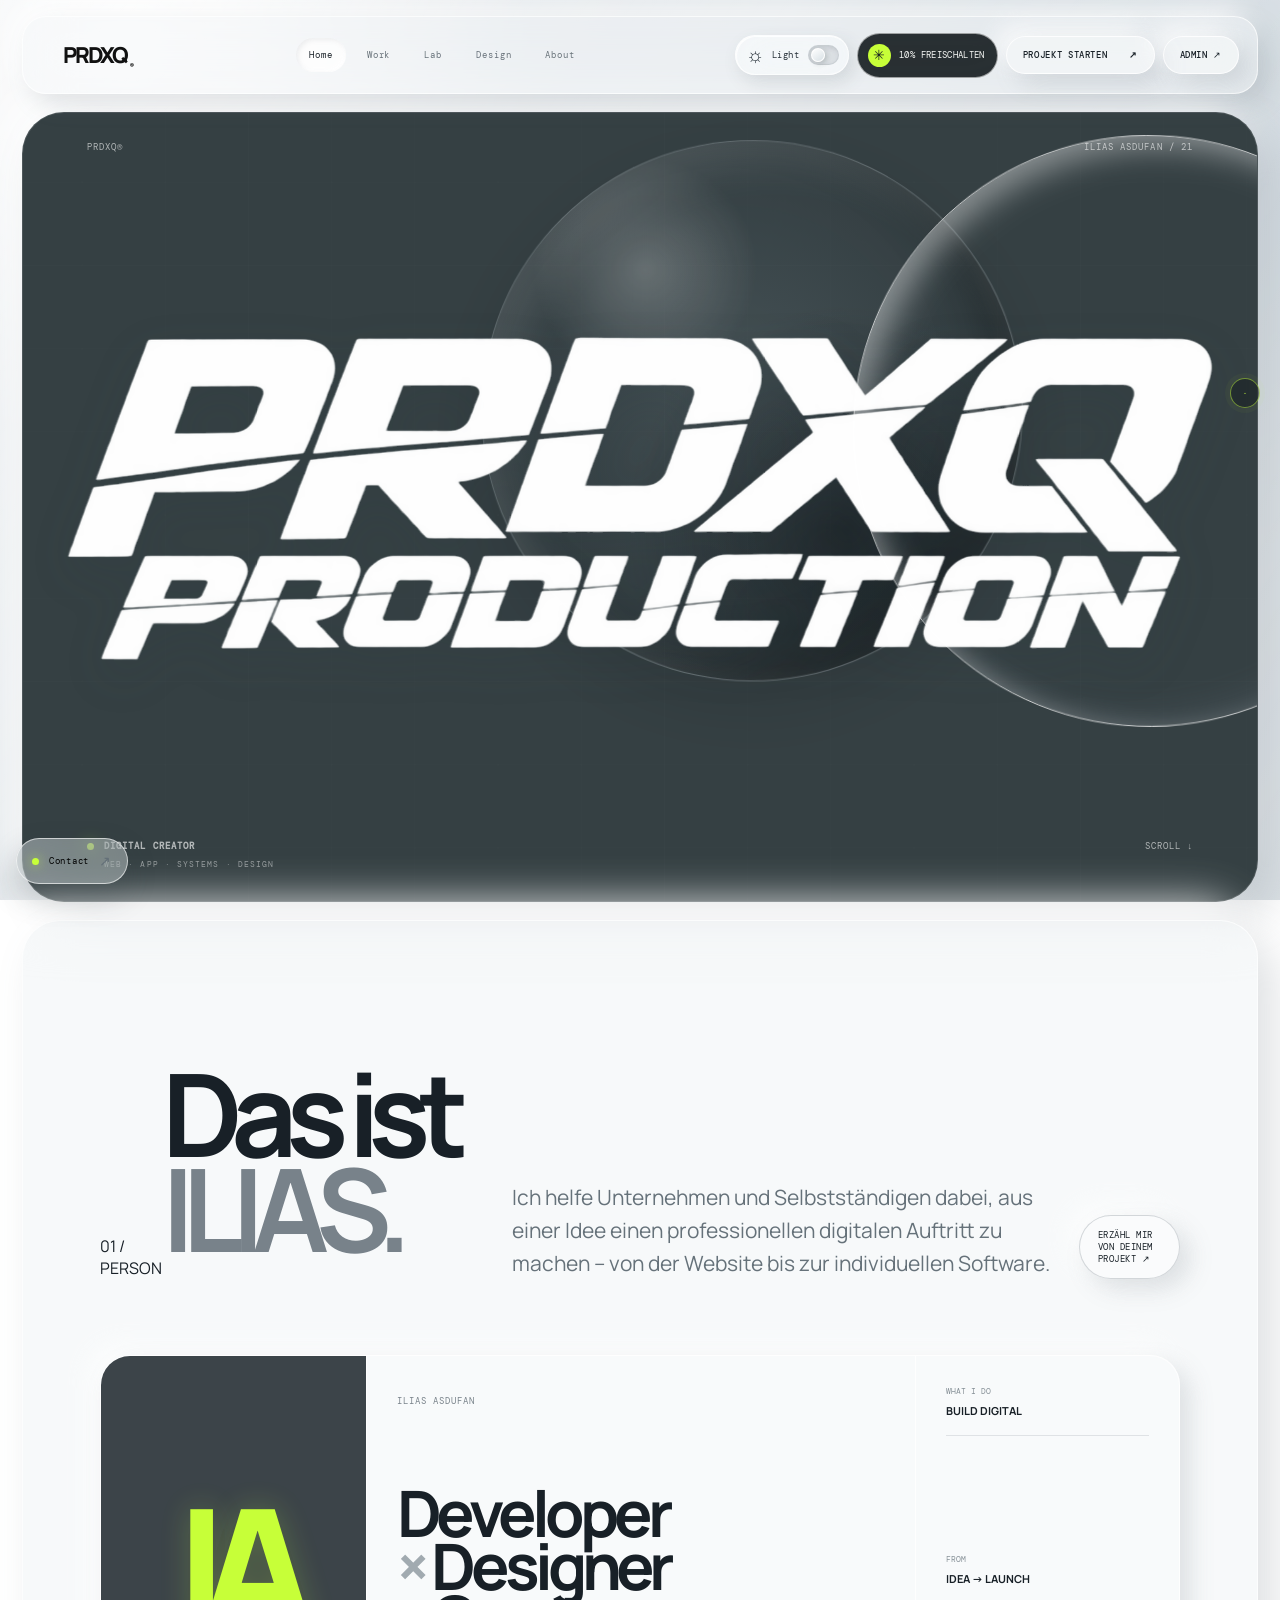
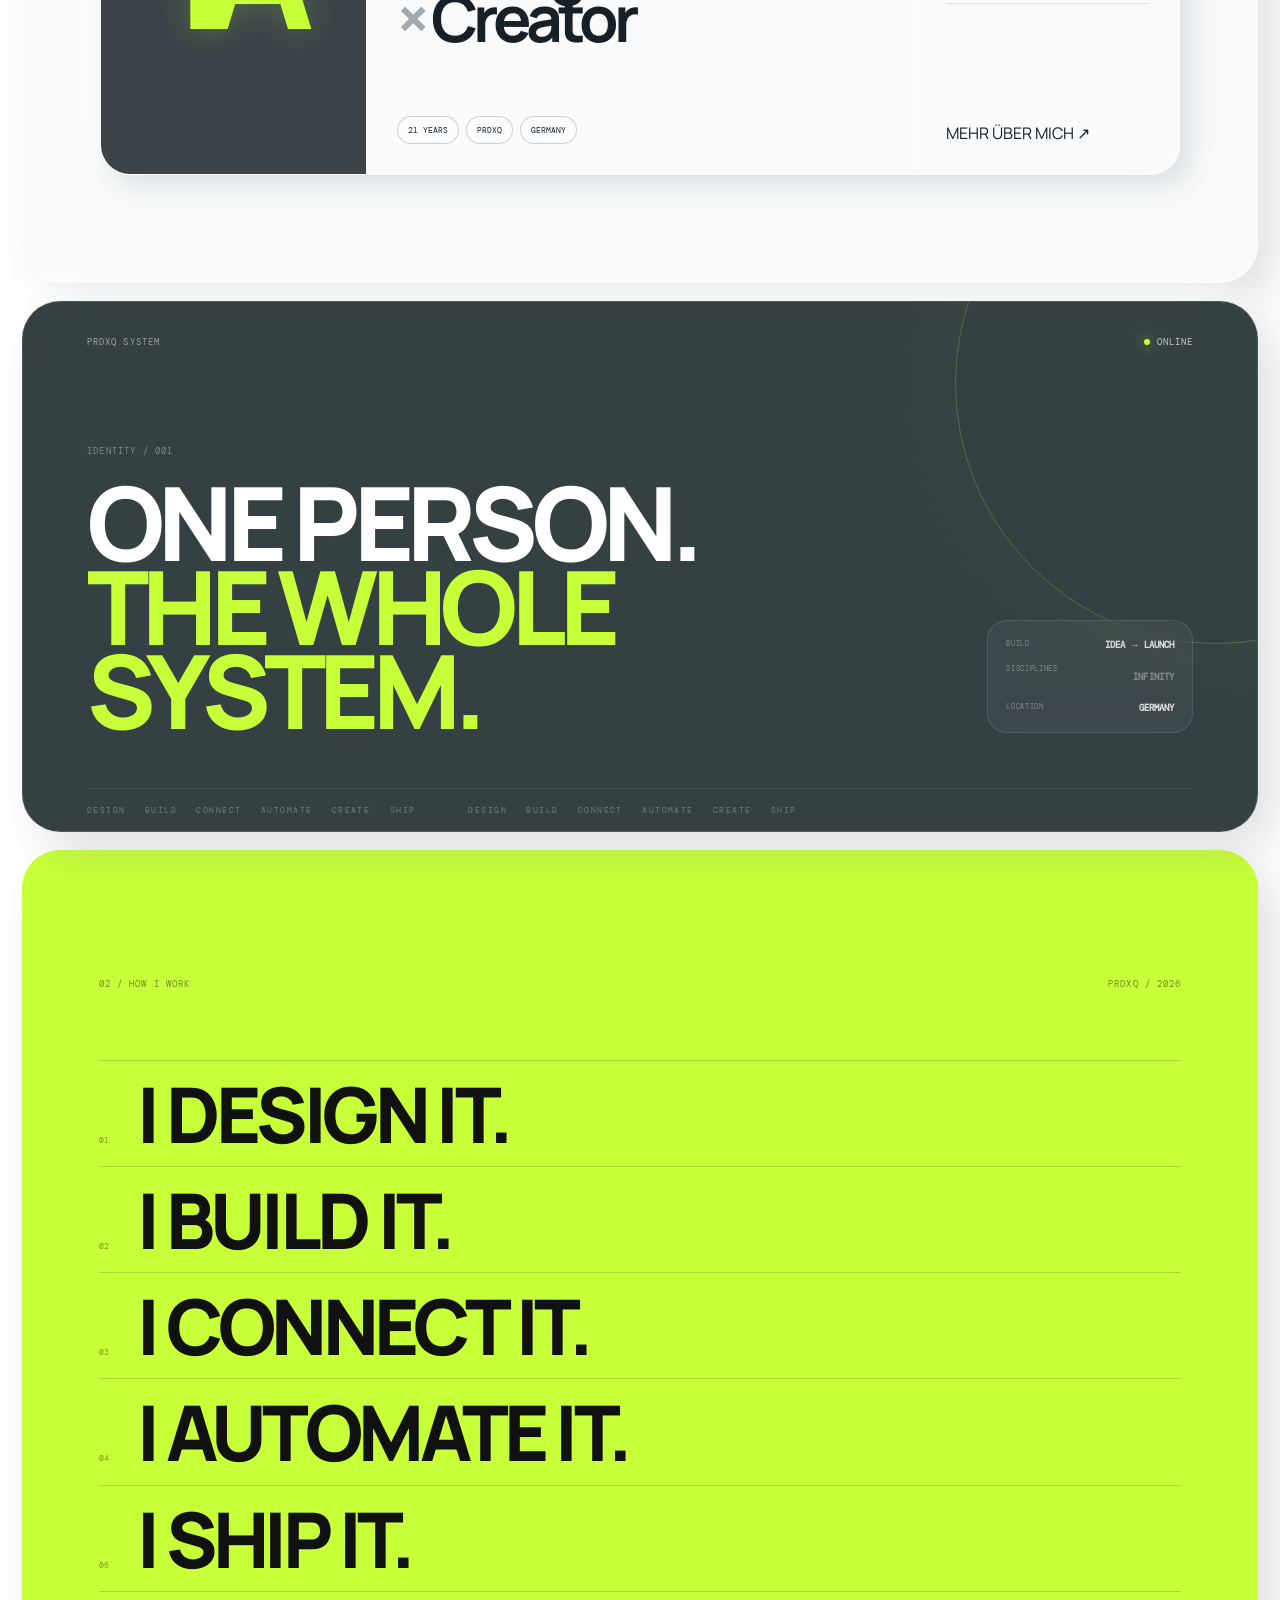
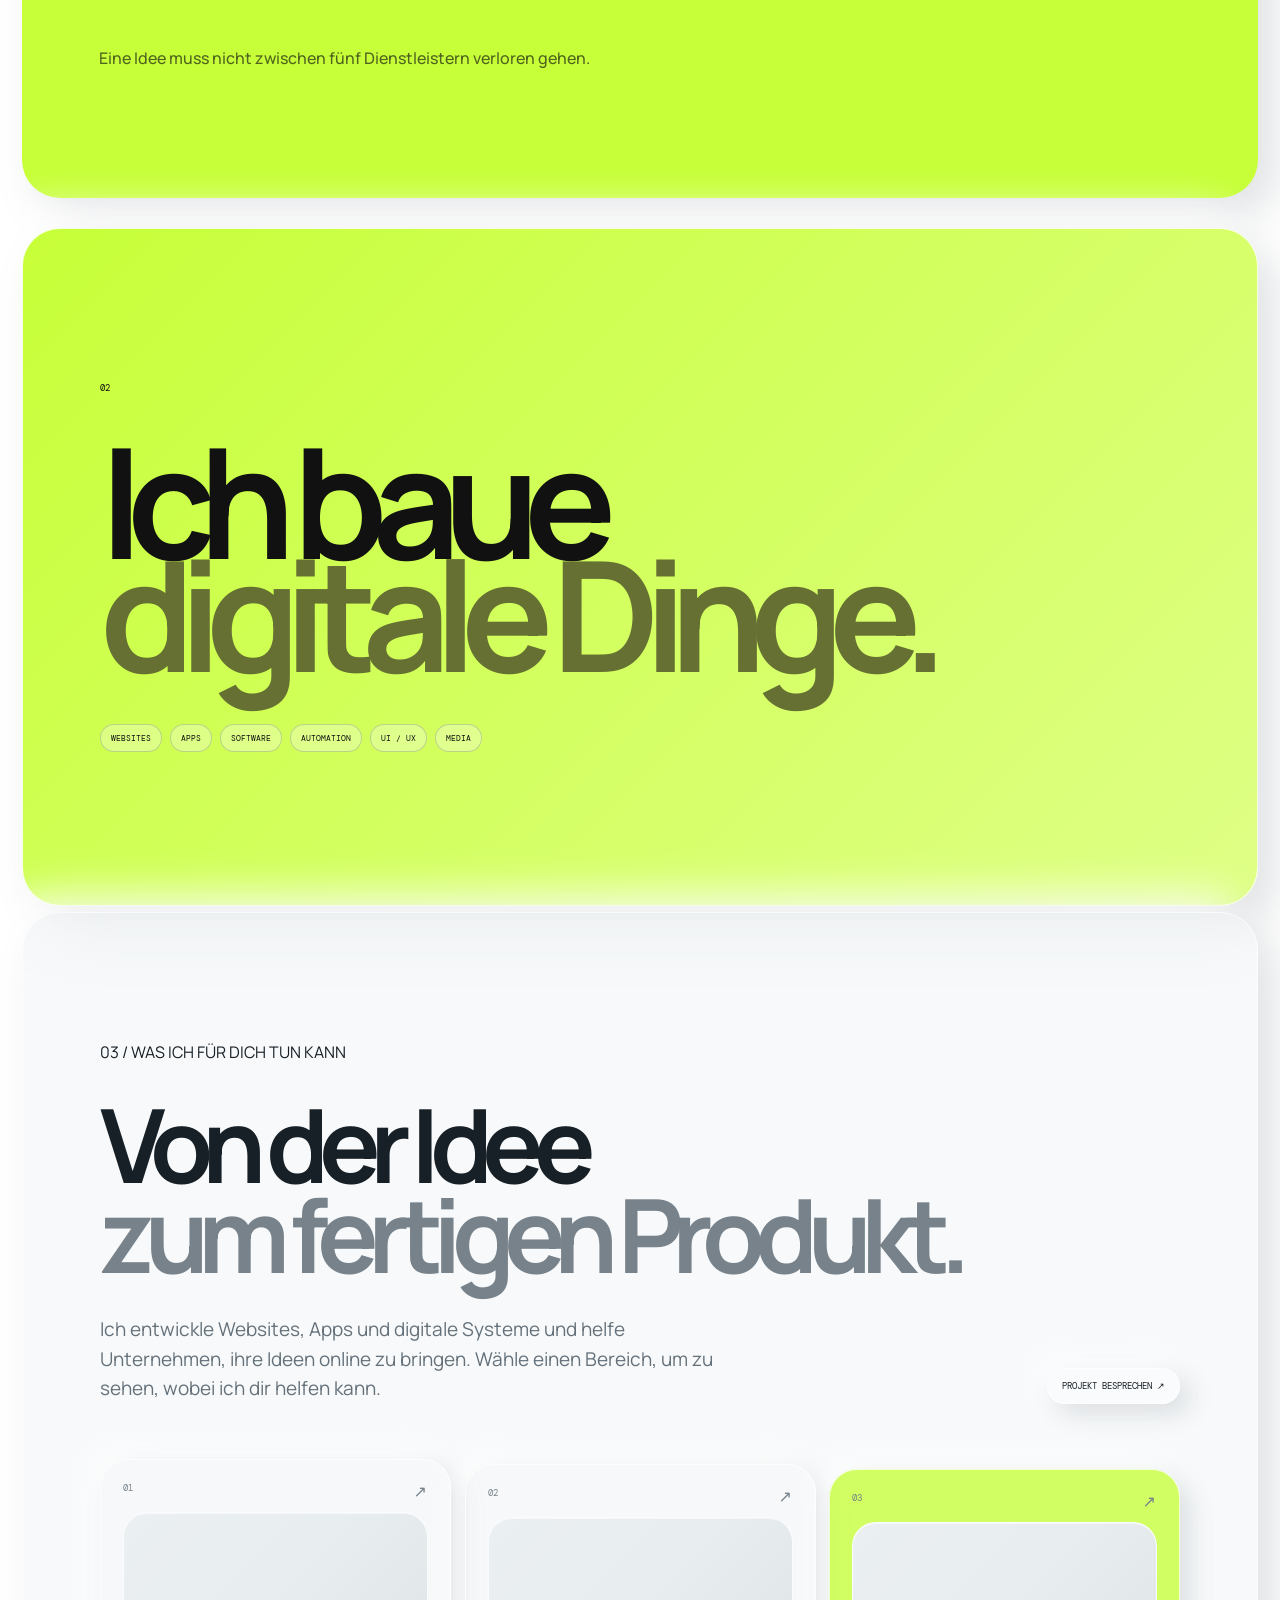
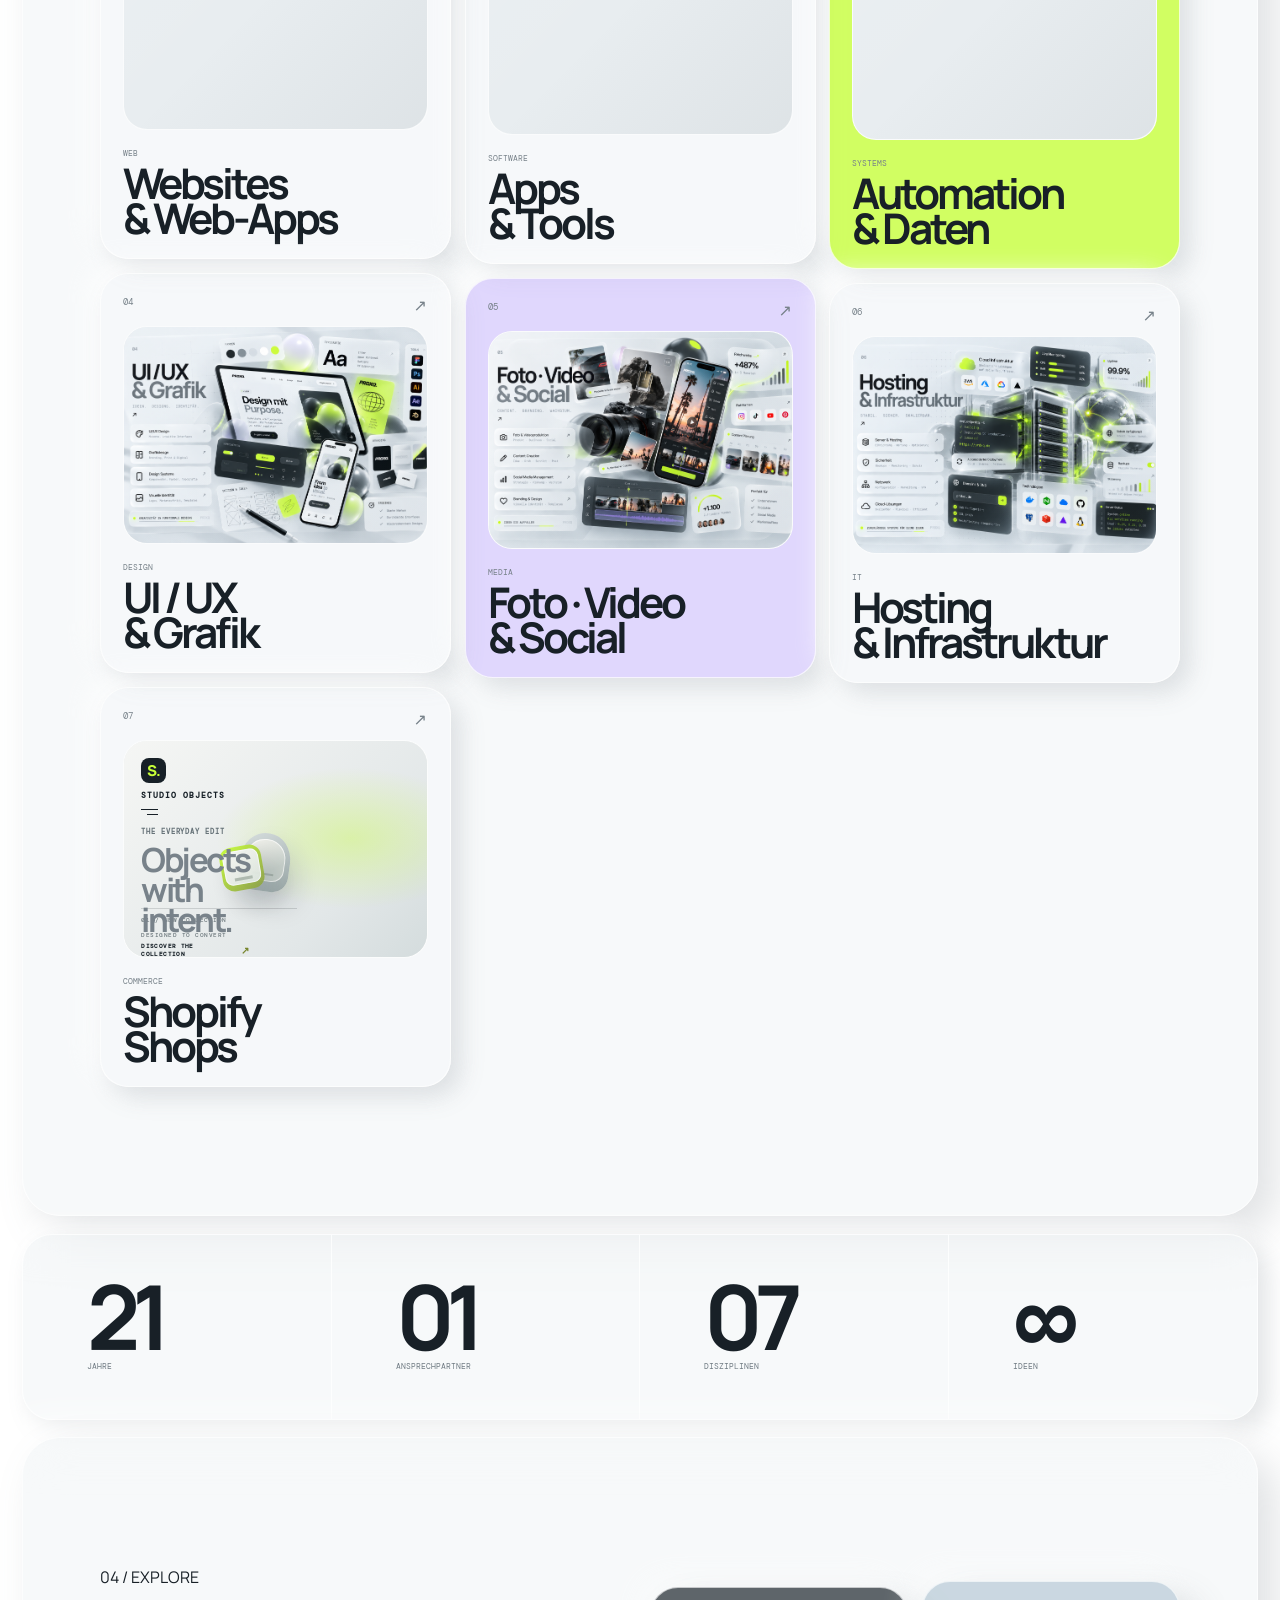
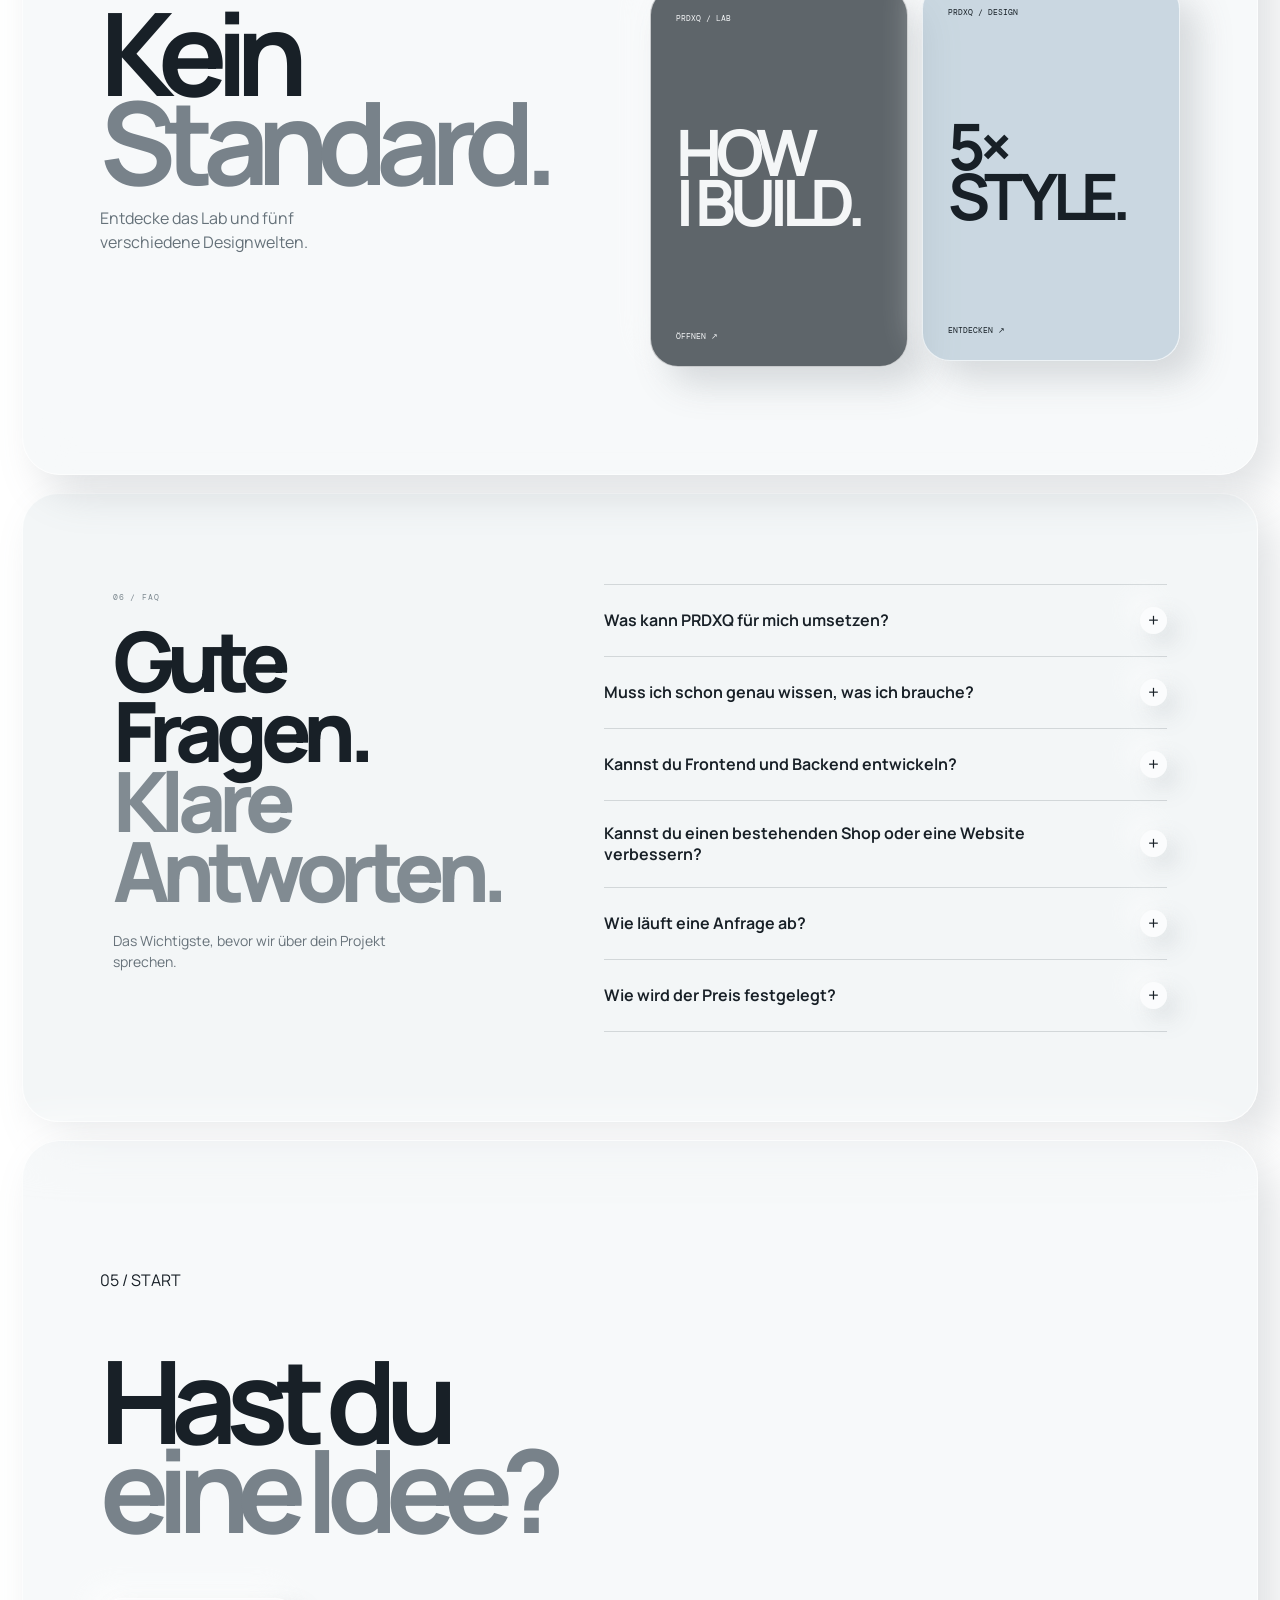
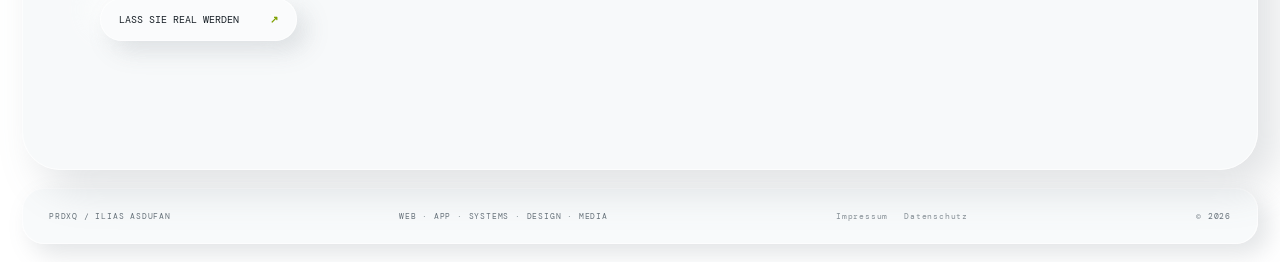
==== index.html @ 1d050c29 "Refresh reward CSS cache for desktop header placement" ====
<!doctype html><html lang="de"><head><meta charset="UTF-8"><meta name="viewport" content="width=device-width,initial-scale=1"><meta name="theme-color" content="#080808"><meta name="description" content="PRDXQ — Ilias Asdufan. Digitale Produkte, Entwicklung, Design, Systeme und Media."><meta property="og:type" content="website"><meta property="og:url" content="https://prdxq.de/"><meta property="og:title" content="PRDXQ — Ilias Asdufan"><meta property="og:description" content="Digitale Produkte, Entwicklung, Design, Systeme und Media."><meta property="og:image" content="https://prdxq.de/og-image.svg"><meta property="og:image:alt" content="PRDXQ Production — Ilias Asdufan"><meta name="twitter:card" content="summary_large_image"><meta name="twitter:title" content="PRDXQ — Ilias Asdufan"><meta name="twitter:description" content="Digitale Produkte, Entwicklung, Design, Systeme und Media."><meta name="twitter:image" content="https://prdxq.de/og-image.svg"><link rel="preconnect" href="https://fonts.googleapis.com"><link rel="preconnect" href="https://fonts.gstatic.com" crossorigin><link href="https://fonts.googleapis.com/css2?family=DM+Mono:wght@400;500&family=Manrope:wght@400;500;600;700;800&display=swap" rel="stylesheet"><link rel="icon" type="image/png" href="prdxq-logo-transparent.png"><link rel="stylesheet" href="styles.css"><title>PRDXQ — Ilias Asdufan</title><style>.system-readout b.discipline-infinity{position:relative;display:inline-grid;place-items:center end;min-width:74px;min-height:1.2em;overflow:hidden;vertical-align:middle;isolation:isolate}.discipline-infinity .discipline-word,.discipline-infinity .discipline-symbol{grid-area:1/1;transform-origin:center;white-space:nowrap}.discipline-infinity .discipline-word{font:inherit;letter-spacing:.01em;animation:infinityWord 4.8s cubic-bezier(.65,0,.35,1) infinite}.discipline-infinity .discipline-symbol{font:700 25px/1 Manrope,sans-serif;letter-spacing:-.08em;opacity:0;transform:scale(.45) rotate(-24deg);animation:infinitySymbol 4.8s cubic-bezier(.65,0,.35,1) infinite}@keyframes infinityWord{0%,18%{opacity:1;filter:blur(0);transform:scale(1)}34%,68%{opacity:0;filter:blur(5px);transform:scale(.72)}84%,100%{opacity:1;filter:blur(0);transform:scale(1)}}@keyframes infinitySymbol{0%,18%{opacity:0;transform:scale(.45) rotate(-24deg)}36%,64%{opacity:1;transform:scale(1) rotate(0)}82%,100%{opacity:0;transform:scale(.45) rotate(24deg)}}@media(prefers-reduced-motion:reduce){.discipline-infinity .discipline-word{display:none;animation:none}.discipline-infinity .discipline-symbol{opacity:1;transform:none;animation:none}}</style><style>
/* Identity wordmark morph — sequential crossfade, no overlapping glyphs */
.identity-title h2 .identity-morph{display:inline-grid;vertical-align:baseline;position:relative;font-style:normal;color:#78828a;line-height:.88;min-width:0;isolation:isolate}
.identity-morph-word,.identity-morph-mark{grid-area:1/1;transform-origin:left center;white-space:nowrap}
.identity-morph-word{opacity:1;animation:identityMorphWord 5.6s cubic-bezier(.65,0,.35,1) infinite}
.identity-morph-mark{opacity:0;filter:blur(8px);transform:translateY(.08em) scale(.92);animation:identityMorphMark 5.6s cubic-bezier(.65,0,.35,1) infinite}
@keyframes identityMorphWord{0%,22%{opacity:1;filter:blur(0);transform:translateY(0) scale(1)}32%,43%{opacity:0;filter:blur(8px);transform:translateY(-.08em) scale(.92)}84%,100%{opacity:1;filter:blur(0);transform:translateY(0) scale(1)}}
@keyframes identityMorphMark{0%,39%{opacity:0;filter:blur(8px);transform:translateY(.08em) scale(.92)}49%,72%{opacity:1;filter:blur(0);transform:translateY(0) scale(1)}81%,100%{opacity:0;filter:blur(8px);transform:translateY(-.08em) scale(.92)}}</style><style>
/* Service card artwork: generated PRDXQ preview images */
.cap-grid .cap-card .cap-image-visual{position:relative;display:block;width:100%;aspect-ratio:1.5;overflow:hidden;border:1px solid rgba(255,255,255,.8);border-radius:24px;background:#e8edf0;isolation:isolate}
.cap-grid .cap-card .cap-image-visual img{display:block;width:100%;height:100%;object-fit:cover;object-position:center;transition:transform .7s cubic-bezier(.2,.7,.2,1),filter .5s ease}
.cap-grid .cap-card:hover .cap-image-visual img{transform:scale(1.035);filter:saturate(1.04)}
.cap-grid .cap-card .cap-image-visual:after{content:"";position:absolute;inset:0;pointer-events:none;border-radius:inherit;background:linear-gradient(135deg,rgba(255,255,255,.12),transparent 42%,rgba(31,43,48,.05))}
@media(max-width:700px){.cap-grid .cap-card .cap-image-visual{aspect-ratio:1.5;border-radius:18px}.cap-grid .cap-card .cap-image-visual img{object-position:center}}
@media(prefers-reduced-motion:reduce){.cap-grid .cap-card .cap-image-visual img{transition:none}}
</style><link rel="stylesheet" href="theme.css?v=20261021-3"><link rel="stylesheet" href="reward.css?v=20261026-5"></head><body>
<header class="nav"><a class="brand" href="index.html" aria-label="PRDXQ Home"><span class="brand-word">PRDXQ<sup>®</sup></span></a><nav><a class="active" href="index.html">Home</a><a href="work.html">Work</a><a href="lab.html">Lab</a><a href="design.html">Design</a><a href="about.html">About</a></nav><div class="nav-right"><a class="nav-cta" href="contact.html">Projekt starten <b>↗</b></a><button class="menu-toggle" aria-label="Menü öffnen" aria-expanded="false"><i></i><i></i></button></div></header><div class="mobile-menu"><a href="index.html">Home <b>01</b></a><a href="work.html">Work <b>02</b></a><a href="lab.html">Lab <b>03</b></a><a href="design.html">Design <b>04</b></a><a href="about.html">About <b>05</b></a><a href="contact.html">Kontakt <b>06</b></a></div>
<main>
<section class="hero-poster"><canvas class="hero-3d-canvas" aria-hidden="true"></canvas><div class="hero-noise"></div><div class="hero-top"><span>PRDXQ®</span><span>ILIAS ASDUFAN / 21</span></div><div class="hero-word"><img src="PRDXQ-Production-clean.png" alt="PRDXQ Production"></div><div class="hero-bottom"><div><span class="acid-dot"></span><b>DIGITAL CREATOR</b><small>WEB · APP · SYSTEMS · DESIGN</small></div><a href="#who">SCROLL <b>↓</b></a></div></section>

<section id="who" class="identity-section"><div class="identity-title"><span>01 / PERSON</span><h2>Das ist<br><em class="identity-morph" aria-label="Wechselt zwischen ILIAS und PRDXQ"><span class="identity-morph-word">ILIAS.</span><span class="identity-morph-mark" aria-hidden="true">PRDXQ.</span></em></h2><p class="identity-intro">Ich helfe Unternehmen und Selbstständigen dabei, aus einer Idee einen professionellen digitalen Auftritt zu machen – von der Website bis zur individuellen Software.</p><a class="identity-cta" href="contact.html">ERZÄHL MIR VON DEINEM PROJEKT ↗</a></div><div class="identity-panel"><div class="portrait-mark">IA</div><div class="identity-main"><p class="identity-name">ILIAS ASDUFAN</p><h3>Developer<br><i>×</i> Designer<br><i>×</i> Creator</h3><div class="identity-tags"><span>21 YEARS</span><span>PRDXQ</span><span>GERMANY</span></div></div><div class="identity-side"><div><small>WHAT I DO</small><b>BUILD DIGITAL</b></div><div><small>FROM</small><b>IDEA → LAUNCH</b></div><a href="about.html">MEHR ÜBER MICH ↗</a></div></div></section>

<section class="system-identity" aria-label="PRDXQ System">
  <div class="system-top"><span>PRDXQ SYSTEM</span><span class="system-live"><i></i> ONLINE</span></div>
  <div class="system-id">
    <div class="system-id-main"><small>IDENTITY / 001</small><h2>ONE PERSON.<br><em>THE WHOLE SYSTEM.</em></h2></div>
    <div class="system-readout"><span>BUILD</span><b>IDEA → LAUNCH</b><span>DISCIPLINES</span><b class="discipline-infinity" aria-label="Infinity"><span class="discipline-word">INFINITY</span><span class="discipline-symbol" aria-hidden="true">∞</span></b><span>LOCATION</span><b>GERMANY</b></div>
  </div>
  <div class="system-marquee"><span>DESIGN · BUILD · CONNECT · AUTOMATE · CREATE · SHIP · </span><span>DESIGN · BUILD · CONNECT · AUTOMATE · CREATE · SHIP · </span></div>
</section>

<section class="manifesto-section">
  <div class="manifesto-kicker"><span>02 / HOW I WORK</span><span>PRDXQ / 2026</span></div>
  <div class="manifesto-stack">
    <div><small>01</small><strong>I DESIGN IT.</strong></div>
    <div><small>02</small><strong>I BUILD IT.</strong></div>
    <div><small>03</small><strong>I CONNECT IT.</strong></div>
    <div><small>04</small><strong>I AUTOMATE IT.</strong></div>
    <div><small>05</small><strong>I SHIP IT.</strong></div>
  </div>
  <p>Eine Idee muss nicht zwischen fünf Dienstleistern verloren gehen.</p>
</section>

<section class="statement-block"><div class="statement-number">02</div><h2>Ich baue<br><em>digitale Dinge.</em></h2><div class="statement-pills"><span>WEBSITES</span><span>APPS</span><span>SOFTWARE</span><span>AUTOMATION</span><span>UI / UX</span><span>MEDIA</span></div></section>

<section class="capabilities"><div class="section-head"><span>03 / WAS ICH FÜR DICH TUN KANN</span><h2>Von der Idee<br><em>zum fertigen Produkt.</em></h2><p class="cap-intro">Ich entwickle Websites, Apps und digitale Systeme und helfe Unternehmen, ihre Ideen online zu bringen. Wähle einen Bereich, um zu sehen, wobei ich dir helfen kann.</p><a href="contact.html">PROJEKT BESPRECHEN ↗</a></div><div class="cap-grid">
<a class="cap-card cap-big" href="work.html#web"><span>01</span><div class="cap-visual cap-image-visual"><img src="websitesandwebappspic.jpeg" alt="" loading="lazy" decoding="async"></div><div><b>WEB</b><strong>Websites<br>& Web-Apps</strong></div><i>↗</i></a>
<a class="cap-card" href="work.html#apps"><span>02</span><div class="cap-visual cap-image-visual"><img src="Apps%20%26%20Tools_%20Digitale%20L%C3%B6sungen.jpeg" alt="" loading="lazy" decoding="async"></div><div><b>SOFTWARE</b><strong>Apps<br>& Tools</strong></div><i>↗</i></a>
<a class="cap-card acid-card" href="work.html#systems"><span>03</span><div class="cap-visual cap-image-visual"><img src="Automation%20%26%20Daten.jpeg" alt="" loading="lazy" decoding="async"></div><div><b>SYSTEMS</b><strong>Automation<br>& Daten</strong></div><i>↗</i></a>
<a class="cap-card" href="design.html"><span>04</span><div class="cap-visual cap-image-visual"><img src="UI_UX%20Designstudio%20mit%20Neonakzenten.png" alt="" loading="lazy" decoding="async"></div><div><b>DESIGN</b><strong>UI / UX<br>& Grafik</strong></div><i>↗</i></a>
<a class="cap-card media-card" href="work.html#media"><span>05</span><div class="cap-visual cap-image-visual"><img src="Foto%2C%20Video%20%26%20Social%20Dashboard.png" alt="" loading="lazy" decoding="async"></div><div><b>MEDIA</b><strong>Foto · Video<br>& Social</strong></div><i>↗</i></a>
<a class="cap-card" href="work.html#it"><span>06</span><div class="cap-visual cap-image-visual"><img src="Hosting%20%26%20Infrastruktur%20im%20%C3%9Cberblick.png" alt="" loading="lazy" decoding="async"></div><div><b>IT</b><strong>Hosting<br>& Infrastruktur</strong></div><i>↗</i></a>
<a class="cap-card shopify-card" href="work.html#shopify"><span>07</span><div class="cap-visual shopify-showcase" aria-hidden="true">
  <div class="shopify-showcase-top"><span class="shopify-wordmark">S.</span><span>STUDIO OBJECTS</span><span class="shopify-menu-lines"><i></i><i></i></span></div>
  <div class="shopify-showcase-hero"><div class="shopify-showcase-copy"><small>THE EVERYDAY EDIT</small><b>Objects<br>with intent.</b><span>DISCOVER THE COLLECTION <i>↗</i></span></div><div class="shopify-product product-one"><i></i></div><div class="shopify-product product-two"><i></i></div></div>
  <div class="shopify-showcase-bottom"><span>01 / NEW COLLECTION</span><span>DESIGNED TO CONVERT</span></div>
</div><div><b>COMMERCE</b><strong>Shopify<br>Shops</strong></div><i>↗</i></a>
</div></section>

<section class="numbers"><div><span>21</span><small>JAHRE</small></div><div><span>01</span><small>ANSPRECHPARTNER</small></div><div><span>07</span><small>DISZIPLINEN</small></div><div><span>∞</span><small>IDEEN</small></div></section>

<section class="experience"><div class="experience-copy"><span>04 / EXPLORE</span><h2>Kein<br><em>Standard.</em></h2><p>Entdecke das Lab und fünf verschiedene Designwelten.</p></div><div class="experience-cards"><a href="lab.html"><small>PRDXQ / LAB</small><strong>HOW<br>I BUILD.</strong><b>ÖFFNEN ↗</b></a><a href="design.html"><small>PRDXQ / DESIGN</small><strong>5×<br>STYLE.</strong><b>ENTDECKEN ↗</b></a></div></section>


<section class="faq-section" id="faq" aria-labelledby="faq-title">
 <div class="faq-heading"><p class="kicker">06 / FAQ</p><h2 id="faq-title">Gute Fragen.<br><em>Klare Antworten.</em></h2><p>Das Wichtigste, bevor wir über dein Projekt sprechen.</p></div>
 <div class="faq-list">
  <details><summary>Was kann PRDXQ für mich umsetzen?<span aria-hidden="true">+</span></summary><div class="faq-answer"><p>Von Websites und Web-Apps über Software, Automatisierungen und Datenbanken bis zu Design, Content, IT und Shopify-Shops. Wir klären gemeinsam, was zu deinem Vorhaben passt.</p></div></details>
  <details><summary>Muss ich schon genau wissen, was ich brauche?<span aria-hidden="true">+</span></summary><div class="faq-answer"><p>Nein. Du kannst mit einer groben Idee starten. Im Projekt-Advisor gehen wir deine Ziele und Wünsche Schritt für Schritt durch.</p></div></details>
  <details><summary>Kannst du Frontend und Backend entwickeln?<span aria-hidden="true">+</span></summary><div class="faq-answer"><p>Ja. PRDXQ arbeitet an der sichtbaren Oberfläche und an der technischen Seite dahinter – zum Beispiel APIs, Datenbanken und Integrationen.</p></div></details>
  <details><summary>Kannst du einen bestehenden Shop oder eine Website verbessern?<span aria-hidden="true">+</span></summary><div class="faq-answer"><p>Ja, wir können überarbeiten, erweitern oder technische Probleme untersuchen. Was sinnvoll ist, hängt vom bestehenden Setup und deinem Ziel ab.</p></div></details>
  <details><summary>Wie läuft eine Anfrage ab?<span aria-hidden="true">+</span></summary><div class="faq-answer"><p>Du beschreibst dein Vorhaben im Projektberater und sendest das Formular ab. Deine Anfrage wird geschützt gespeichert, damit PRDXQ sie im Admin-Bereich bearbeiten kann. Anschließend kannst du bei Bedarf zusätzlich WhatsApp öffnen.</p></div></details>
  <details><summary>Wie wird der Preis festgelegt?<span aria-hidden="true">+</span></summary><div class="faq-answer"><p>Das hängt vom Umfang, den Funktionen und dem vorhandenen System ab. Beschreibe dein Projekt, damit die Anforderungen zuerst klar werden.</p></div></details>
 </div>

</section>

<section class="final-poster"><span>05 / START</span><h2>Hast du<br><em>eine Idee?</em></h2><a href="contact.html">LASS SIE REAL WERDEN <b>↗</b></a></section>
</main><footer><span>PRDXQ / ILIAS ASDUFAN</span><span>WEB · APP · SYSTEMS · DESIGN · MEDIA</span><span class="legal-links"><a href="impressum.html">Impressum</a><a href="datenschutz.html">Datenschutz</a></span><span>© 2026</span></footer><script src="script.js"></script><script src="admin-link.js?v=20261021-3"></script><script src="theme-switch.js?v=20261021-3"></script><script src="reward.js?v=20261024-1"></script></body></html>
---- styles.css ----
@import url('https://fonts.googleapis.com/css2?family=DM+Mono:wght@400;500&family=Manrope:wght@400;500;600;700;800&display=swap');
:root{--bg:#dfe4e8;--panel:rgba(235,239,242,.58);--panel2:rgba(255,255,255,.28);--line:rgba(255,255,255,.72);--ink:#182027;--muted:#69747d;--accent:#c7ff38;--dark:#20282e;--shadow:18px 18px 42px rgba(112,123,132,.22),-18px -18px 42px rgba(255,255,255,.82);--soft:10px 10px 25px rgba(111,121,130,.2),-10px -10px 25px rgba(255,255,255,.75)}
*{box-sizing:border-box}html{scroll-behavior:smooth}body{margin:0;overflow-x:hidden;color:var(--ink);font-family:Manrope,system-ui,sans-serif;background:radial-gradient(circle at 10% 5%,#fff 0,transparent 28%),radial-gradient(circle at 90% 20%,#cbd5dc 0,transparent 30%),linear-gradient(135deg,#e8ecef,#d6dde2);background-attachment:fixed}body:before{content:"";position:fixed;inset:0;z-index:-1;pointer-events:none;background:linear-gradient(120deg,rgba(255,255,255,.25),transparent 40%,rgba(255,255,255,.16));backdrop-filter:blur(1px)}
a{color:inherit;text-decoration:none}button,input,textarea{font:inherit}.nav{height:78px;margin:16px 22px 0;padding:0 18px;border:1px solid var(--line);border-radius:24px;background:rgba(244,247,249,.48);backdrop-filter:blur(24px);-webkit-backdrop-filter:blur(24px);box-shadow:var(--soft);display:flex;align-items:center;justify-content:space-between;position:sticky;top:12px;z-index:50}.brand{font-size:21px;font-weight:800;letter-spacing:-.08em}.brand span{font:8px DM Mono;color:#69747d;margin-left:3px}.nav nav{display:flex;gap:8px}.nav nav a{font:9px DM Mono;letter-spacing:.1em;padding:11px 13px;border-radius:99px;color:#68727a;transition:.25s}.nav nav a:hover,.nav nav a.active{background:rgba(255,255,255,.7);color:var(--ink);box-shadow:inset 2px 2px 5px rgba(120,130,138,.13),inset -2px -2px 5px rgba(255,255,255,.9)}.nav-right{display:flex;gap:8px;align-items:center}.nav-cta,.button{border:1px solid rgba(255,255,255,.8);border-radius:99px;padding:12px 16px;background:rgba(255,255,255,.46);box-shadow:var(--soft);font:500 9px DM Mono;letter-spacing:.07em;text-transform:uppercase}.nav-cta b,.button b,.text-link b{margin-left:16px}.nav-cta:hover,.button-acid{background:var(--accent);color:#111;border-color:var(--accent)}.menu-toggle,.mobile-menu{display:none}
.kicker,.section-label{font:500 9px DM Mono;letter-spacing:.14em;text-transform:uppercase;color:#75818a}.text-link{display:inline-flex;align-items:center;border:1px solid var(--line);border-radius:99px;padding:12px 16px;background:rgba(255,255,255,.32);box-shadow:var(--soft);font:500 9px DM Mono;letter-spacing:.08em}.text-link:hover{background:#fff}.text-link.dark{color:var(--ink)}
.hero-poster{min-height:calc(100svh - 110px);margin:18px 22px;padding:28px 5vw 32px;border:1px solid var(--line);border-radius:42px;background:linear-gradient(145deg,rgba(255,255,255,.48),rgba(198,208,215,.25));backdrop-filter:blur(26px);box-shadow:var(--shadow);position:relative;overflow:hidden;display:flex;flex-direction:column;justify-content:space-between}.hero-poster:after{content:"";position:absolute;width:48vw;height:48vw;right:-10vw;top:8%;border-radius:50%;border:1px solid rgba(255,255,255,.75);box-shadow:inset 12px 12px 30px rgba(255,255,255,.4),inset -12px -12px 30px rgba(120,130,140,.16)}.hero-noise{position:absolute;inset:0;background-image:linear-gradient(rgba(255,255,255,.16) 1px,transparent 1px),linear-gradient(90deg,rgba(255,255,255,.16) 1px,transparent 1px);background-size:80px 80px;opacity:.35}.hero-top,.hero-bottom{position:relative;z-index:2;display:flex;justify-content:space-between;font:9px DM Mono;letter-spacing:.12em;color:#69747d}.hero-word{position:relative;z-index:2;font-size:clamp(100px,19vw,280px);font-weight:800;line-height:.7;letter-spacing:-.13em;color:#29323a;text-shadow:8px 8px 20px rgba(120,130,138,.18),-7px -7px 18px rgba(255,255,255,.85)}.hero-bottom>div{display:grid;grid-template-columns:9px auto;gap:8px;align-items:center}.hero-bottom small{grid-column:2;color:#7c878f}.acid-dot{width:7px;height:7px;border-radius:50%;background:var(--accent);box-shadow:0 0 16px rgba(199,255,56,.8)}
.identity-section,.capabilities,.experience,.final-poster,.about-hero-new,.about-statement,.contact-page-new,.page-hero,.lab-hero-new,.skill-section,.workflow{margin:18px 22px;padding:clamp(70px,10vw,140px) 6vw;border:1px solid var(--line);border-radius:38px;background:rgba(237,241,243,.43);backdrop-filter:blur(24px);box-shadow:var(--shadow)}
.identity-title{display:flex;justify-content:space-between;align-items:end;margin-bottom:55px}.identity-title h2,.section-head h2,.experience-copy h2,.final-poster h2,.about-hero-new h1,.about-statement h2,.page-hero h1,.lab-copy h1,.lab-intro-band h2,.skill-head h2,.lab-end h2{font-size:clamp(65px,9vw,135px);line-height:.77;letter-spacing:-.1em;margin:20px 0}.identity-title h2 em,.section-head h2 em,.experience-copy h2 em,.final-poster h2 em,.about-hero-new h1 em,.about-statement h2 em,.page-hero h1 em,.lab-copy h1 em,.lab-intro-band h2 em,.skill-head h2 em,.lab-end h2 em{font-style:normal;color:#78828a}.identity-panel{display:grid;grid-template-columns:.65fr 1.35fr .65fr;min-height:420px;border:1px solid var(--line);border-radius:30px;overflow:hidden;background:rgba(255,255,255,.2);box-shadow:var(--soft)}.portrait-mark{display:grid;place-items:center;background:rgba(35,44,50,.88);color:var(--accent);font-size:clamp(100px,13vw,190px);font-weight:800;letter-spacing:-.15em;text-shadow:0 0 30px rgba(199,255,56,.2)}.identity-main,.identity-side{padding:30px}.identity-main{border-left:1px solid var(--line);display:flex;flex-direction:column;justify-content:space-between}.identity-name{font:9px DM Mono;color:#78828a;letter-spacing:.12em}.identity-main h3{font-size:clamp(38px,5vw,72px);line-height:.82;letter-spacing:-.08em;margin:0}.identity-main h3 i{font-style:normal;color:#a1aab0}.identity-tags{display:flex;gap:7px;flex-wrap:wrap}.identity-tags span,.statement-pills span{font:8px DM Mono;border:1px solid rgba(120,130,138,.35);border-radius:99px;padding:8px 10px;background:rgba(255,255,255,.3)}.identity-side{border-left:1px solid var(--line);display:flex;flex-direction:column;justify-content:space-between}.identity-side div{display:grid;gap:7px;border-bottom:1px solid rgba(120,130,138,.2);padding-bottom:17px}.identity-side small{font:8px DM Mono;color:#879198}.identity-side b{font-size:11px}
.statement-block{margin:18px 22px;padding:clamp(80px,12vw,160px) 6vw;border-radius:38px;background:linear-gradient(135deg,#c7ff38,#dfff86);color:#111;box-shadow:var(--shadow);border:1px solid rgba(255,255,255,.8)}.statement-number{font:9px DM Mono;margin-bottom:50px}.statement-block h2{font-size:clamp(80px,12vw,175px);line-height:.73;letter-spacing:-.105em;margin:0 0 55px}.statement-block h2 em{font-style:normal;color:#667033}.statement-pills{display:flex;flex-wrap:wrap;gap:8px}
.section-head{display:grid;grid-template-columns:.4fr 1fr auto;align-items:end;gap:25px;margin-bottom:55px}.section-head>a{font:9px DM Mono;border:1px solid var(--line);padding:11px 14px;border-radius:99px;background:rgba(255,255,255,.35);box-shadow:var(--soft)}
.cap-grid{display:grid;grid-template-columns:repeat(3,1fr);gap:14px}.cap-card{min-height:300px;padding:24px;border:1px solid var(--line);border-radius:28px;background:rgba(245,248,249,.42);box-shadow:var(--soft);display:flex;flex-direction:column;justify-content:space-between;position:relative;transition:.35s}.cap-card:hover{transform:translateY(-6px);box-shadow:20px 20px 45px rgba(105,116,125,.22),-20px -20px 45px rgba(255,255,255,.9)}.cap-card>span{font:9px DM Mono;color:#78828a}.cap-card>i{position:absolute;right:23px;top:20px;font-style:normal;color:#78828a}.cap-card div{display:grid;gap:8px}.cap-card b{font:8px DM Mono;color:#78828a}.cap-card strong{font-size:clamp(28px,3.3vw,50px);line-height:.83;letter-spacing:-.07em}.cap-card.acid-card{background:rgba(199,255,56,.78)}.cap-card.media-card{background:rgba(205,186,255,.55)}
.numbers{margin:18px 22px;display:grid;grid-template-columns:repeat(4,1fr);border:1px solid var(--line);border-radius:30px;overflow:hidden;background:rgba(235,239,242,.4);box-shadow:var(--soft);backdrop-filter:blur(20px)}.numbers div{padding:45px 5vw;border-right:1px solid var(--line)}.numbers div:last-child{border:0}.numbers span{display:block;font-size:clamp(55px,7vw,100px);font-weight:700;line-height:.8;letter-spacing:-.09em}.numbers small{font:8px DM Mono;color:#707b83}
.experience{display:grid;grid-template-columns:.65fr 1.35fr;gap:8vw}.experience-copy p{color:#66727a;max-width:280px;line-height:1.5}.experience-cards{display:grid;grid-template-columns:1fr 1fr;gap:14px}.experience-cards a{min-height:380px;padding:25px;border:1px solid rgba(255,255,255,.65);border-radius:28px;background:rgba(35,44,50,.72);color:#f4f6f7;box-shadow:18px 18px 35px rgba(90,100,108,.22),-10px -10px 30px rgba(255,255,255,.35);display:flex;flex-direction:column;justify-content:space-between;transition:.3s}.experience-cards a:hover{transform:translateY(-5px)}.experience-cards a:last-child{background:rgba(170,191,207,.58);color:#182027}.experience-cards small,.experience-cards b{font:8px DM Mono}.experience-cards strong{font-size:clamp(43px,5vw,72px);line-height:.78;letter-spacing:-.09em}.final-poster{min-height:70vh;display:flex;flex-direction:column;justify-content:space-between}.final-poster>a{font:10px DM Mono;border:1px solid var(--line);border-radius:99px;padding:14px 18px;align-self:flex-start;background:rgba(255,255,255,.32);box-shadow:var(--soft)}.final-poster>a b{color:#7da000;margin-left:25px}
.page-lead,.lab-copy>p:not(.kicker),.about-hero-new>p:last-child{font-size:clamp(18px,2vw,27px);line-height:1.45;color:#68737b;max-width:800px}.work-list{margin:18px 22px;border-radius:38px;overflow:hidden;box-shadow:var(--shadow)}.work-row{display:grid;grid-template-columns:70px 1fr 100px;gap:30px;padding:65px 6vw;border-bottom:1px solid rgba(255,255,255,.55);background:rgba(235,240,243,.42);backdrop-filter:blur(18px)}.work-row:last-child{border:0}.work-row:hover{background:rgba(255,255,255,.56)}.work-row>span,.work-row>b{font:9px DM Mono;color:#78828a}.work-row h2{font-size:clamp(50px,7vw,100px);line-height:.8;letter-spacing:-.09em;margin:20px 0 28px}.work-row p:not(.kicker){max-width:650px;color:#66727a;line-height:1.55}.chips{display:flex;gap:7px;flex-wrap:wrap;margin-top:25px}.chips i{font:8px DM Mono;font-style:normal;border:1px solid rgba(120,130,138,.3);border-radius:99px;padding:8px 10px;background:rgba(255,255,255,.28)}
.cta-band{margin:18px 22px;padding:55px 6vw;border:1px solid var(--line);border-radius:30px;background:rgba(35,44,50,.85);color:#f5f6f7;box-shadow:var(--shadow);display:flex;justify-content:space-between;align-items:center}.cta-band span{font:9px DM Mono;color:#aab3b8}.cta-band a{font-size:clamp(25px,3vw,42px)}.cta-band b{color:var(--accent);margin-left:20px}
.lab-intro-band{margin:18px 22px;padding:clamp(75px,11vw,140px) 6vw;border-radius:38px;background:rgba(35,44,50,.88);color:#f3f5f6;box-shadow:var(--shadow)}.lab-intro-band h2{margin:30px 0}.lab-intro-band h2 em{color:#9da8af}.lab-intro-band>p:last-child{color:#aab3b8}.id-card{border:1px solid var(--line);border-radius:30px;background:rgba(35,44,50,.78);color:#f4f6f7;padding:28px;min-height:500px;display:flex;flex-direction:column;justify-content:space-between;box-shadow:var(--shadow);position:relative;overflow:hidden}.id-card:after{content:"";position:absolute;width:300px;height:300px;border:1px solid rgba(199,255,56,.25);border-radius:50%;right:-110px;top:-110px}.id-card>span,.id-card small,.id-card dt{font:9px DM Mono;color:#8d999f;letter-spacing:.12em}.id-card>strong{font-size:clamp(110px,15vw,190px);color:var(--accent);letter-spacing:-.13em;line-height:.7}.id-card div{border-bottom:1px solid rgba(255,255,255,.15);padding-bottom:22px}.id-card div b,.id-card div small{display:block}.id-card div b{font-size:25px;margin-bottom:7px}.id-card dl{display:grid;grid-template-columns:1fr 1fr;margin:0}.id-card dt,.id-card dd{padding:15px 0;border-bottom:1px solid rgba(255,255,255,.12)}.id-card dd{margin:0;font-size:11px}
.skill-layout{display:grid;grid-template-columns:.82fr 1.5fr;border:1px solid var(--line);border-radius:30px;overflow:hidden;box-shadow:var(--soft);background:rgba(255,255,255,.2)}.skill-list{border-right:1px solid var(--line)}.skill-item{width:100%;min-height:100px;padding:17px 20px;border:0;border-bottom:1px solid var(--line);background:rgba(240,244,246,.3);color:#68737b;display:grid;grid-template-columns:35px 1fr 20px;grid-template-rows:auto auto;gap:7px 10px;text-align:left;cursor:pointer}.skill-item:last-child{border:0}.skill-item span{grid-row:1/3;font:9px DM Mono}.skill-item strong{font:500 10px DM Mono;letter-spacing:.05em}.skill-item i{font:12px Manrope;font-style:normal;color:#7b858c}.skill-item>b{grid-column:3;grid-row:1/3;align-self:center}.skill-item:hover,.skill-item.active{background:var(--accent);color:#111}.skill-item:hover i,.skill-item.active i{color:#444}.skill-stage{min-height:600px;position:relative;overflow:hidden;background:linear-gradient(145deg,rgba(35,44,50,.95),rgba(71,82,91,.76));display:grid;place-items:center}.stage-grid{position:absolute;inset:0;background-image:linear-gradient(rgba(255,255,255,.035) 1px,transparent 1px),linear-gradient(90deg,rgba(255,255,255,.035) 1px,transparent 1px);background-size:48px 48px}.stage-orbit{position:absolute;width:min(31vw,430px);aspect-ratio:1;border:1px solid rgba(199,255,56,.45);border-radius:50%;animation:spin 16s linear infinite;box-shadow:0 0 35px rgba(199,255,56,.06)}.stage-orbit:after{content:"";position:absolute;width:8px;height:8px;background:var(--accent);border-radius:50%;top:-4px;left:50%;box-shadow:0 0 20px var(--accent)}.stage-orbit.second{width:min(22vw,305px);border-color:rgba(255,255,255,.18);animation-direction:reverse;animation-duration:9s}.stage-core{z-index:2;width:205px;height:205px;border:1px solid rgba(255,255,255,.45);border-radius:50%;background:rgba(255,255,255,.12);display:grid;place-items:center;align-content:center;text-align:center;backdrop-filter:blur(18px);box-shadow:inset 8px 8px 20px rgba(255,255,255,.14),inset -8px -8px 20px rgba(0,0,0,.18),12px 12px 30px rgba(0,0,0,.2);color:#fff}.stage-core span{font:9px DM Mono;color:#aeb7bc}.stage-core strong{font-size:20px;margin:8px 0 5px}.stage-core small{max-width:140px;color:#aeb7bc;font-size:10px;line-height:1.4}.stage-tags{position:absolute;bottom:25px;left:25px;display:flex;gap:6px;flex-wrap:wrap}.stage-tags i{font:8px DM Mono;font-style:normal;color:#b8c0c5;border:1px solid rgba(255,255,255,.2);border-radius:99px;padding:7px 9px;background:rgba(255,255,255,.06)}.stage-status{position:absolute;right:25px;top:25px;font:8px DM Mono;color:#aab3b8}.stage-status b{color:var(--accent);font-weight:400}.skill-mobile-select{display:none}
.workflow{padding-top:80px}.workflow-grid{display:grid;grid-template-columns:repeat(3,1fr);gap:14px;margin-top:45px}.workflow-grid article{min-height:290px;padding:28px;border:1px solid var(--line);border-radius:26px;background:rgba(255,255,255,.28);box-shadow:var(--soft);transition:.3s}.workflow-grid article:hover{transform:translateY(-5px);background:rgba(199,255,56,.65)}.workflow-grid span{font:9px DM Mono;color:#78828a}.workflow-grid h3{font-size:clamp(30px,3.5vw,50px);line-height:.85;letter-spacing:-.07em;margin:90px 0 20px}.workflow-grid p{color:#68737b}.workflow-grid b{font:8px DM Mono;color:#7c9900}.lab-end{margin:18px 22px;padding:12vh 6vw;border:1px solid var(--line);border-radius:38px;background:rgba(35,44,50,.85);color:#f4f6f7;box-shadow:var(--shadow)}
.design-page{background:transparent}.design-page .nav{background:rgba(244,247,249,.48)}.design-hero{margin:18px 22px;padding:11vh 6vw;border:1px solid var(--line);border-radius:38px;background:rgba(235,239,242,.45);box-shadow:var(--shadow)}.design-hero h1{font-size:clamp(80px,12vw,175px);line-height:.76;letter-spacing:-.1em;margin:30px 0 40px}.design-hero h1 em{font-style:normal;color:#78828a}.design-hero>p:last-child{font-size:clamp(18px,2vw,26px);max-width:800px;line-height:1.4;color:#68737b}.design-row{display:grid;grid-template-columns:55px 1.35fr .7fr;gap:30px;margin:14px 22px;padding:28px;border:1px solid var(--line);border-radius:32px;background:rgba(235,239,242,.38);box-shadow:var(--soft);min-height:540px}.design-row>span{font:9px DM Mono;color:#78828a}.design-row>div:last-child{padding:70px 20px}.design-row>div:last-child h2{font-size:clamp(38px,4vw,62px);line-height:.85;letter-spacing:-.07em}.demo{min-height:470px;padding:28px;border-radius:27px;border:1px solid rgba(255,255,255,.7);box-shadow:var(--soft);overflow:hidden}.demo nav{display:flex;justify-content:space-between;font:9px DM Mono}.minimal{background:rgba(255,255,255,.65)}.minimal>div{padding:80px 9vw}.minimal h2{font-size:70px;line-height:.8;letter-spacing:-.09em}.minimal button{margin-top:25px;border:1px solid #555;border-radius:99px;padding:11px 15px;background:rgba(255,255,255,.5)}.neumorph{background:#e0e5e9;box-shadow:inset 10px 10px 22px #c4cbd1,inset -10px -10px 22px #fff;border-radius:30px}.neo-box{margin:90px auto 25px;max-width:310px;border-radius:24px;padding:30px;box-shadow:9px 9px 20px #c1c8ce,-9px -9px 20px #fff}.neo-box strong{display:block;font-size:65px;letter-spacing:-.08em;margin:12px 0}.neumorph>button{display:block;margin:auto;border:0;border-radius:99px;padding:14px 28px;background:#e0e5e9;box-shadow:7px 7px 15px #c1c8ce,-7px -7px 15px #fff}.brutal{background:#edf0f1;border-radius:20px;box-shadow:var(--soft)}.brutal-grid{display:grid;grid-template-columns:1.5fr .7fr;gap:15px;margin-top:18px}.brutal-grid>div{background:var(--accent);border:1px solid #222;border-radius:18px;padding:25px;min-height:330px}.brutal-grid strong{display:block;font-size:60px;line-height:.75;letter-spacing:-.08em;margin:55px 0}.brutal-grid button{border:0;border-radius:99px;padding:12px 15px;background:#222;color:#fff}.brutal-grid aside{background:#798d9d;color:#fff;border-radius:18px;padding:20px;font-size:35px;font-weight:800;line-height:.85}.flat{background:#cfdcff;border-radius:25px}.flat-card{background:rgba(255,255,255,.75);border:1px solid var(--line);border-radius:18px;padding:30px;max-width:420px;margin:80px auto 0;box-shadow:var(--soft)}.flat-card strong{display:block;font-size:70px}.flat-card>i{display:block;height:10px;background:linear-gradient(90deg,#91a6ff 72%,#e5e9f5 72%);border-radius:99px;margin:18px 0}.flat-card button{border:0;background:#758cff;color:#fff;border-radius:99px;padding:13px;width:100%;text-align:left}.glass{background:linear-gradient(135deg,rgba(112,136,157,.75),rgba(214,167,117,.65),rgba(86,111,135,.7));border-radius:28px}.glass-nav{position:relative;z-index:2;color:#fff;background:rgba(255,255,255,.2);border:1px solid rgba(255,255,255,.5);backdrop-filter:blur(18px);border-radius:18px;padding:18px}.glass-cards{position:relative;z-index:2;display:grid;grid-template-columns:repeat(3,1fr);gap:12px;margin-top:150px}.glass-cards div{min-height:150px;padding:20px;border-radius:20px;background:rgba(255,255,255,.2);border:1px solid rgba(255,255,255,.45);backdrop-filter:blur(18px);color:#fff;display:flex;flex-direction:column;justify-content:space-between}
.about-body{margin:18px 22px;padding:13vh 6vw;display:grid;grid-template-columns:.5fr 1.5fr;gap:8vw;border:1px solid var(--line);border-radius:38px;background:rgba(237,241,243,.43);box-shadow:var(--shadow)}.big-copy{font-size:clamp(35px,4vw,62px);line-height:.9;letter-spacing:-.07em}.big-copy strong{color:#59656d}.about-body>div:last-child>p:last-of-type{font-size:18px;color:#66727a;line-height:1.6;max-width:750px}.about-facts{display:grid;grid-template-columns:1fr 1fr;border-top:1px solid #c7cdd1;margin-top:45px}.about-facts div{padding:18px 0;border-bottom:1px solid #c7cdd1}.about-facts small{display:block;font:9px DM Mono;color:#78828a;margin-bottom:9px}.about-statement>p:not(.kicker){max-width:650px;color:#66727a;font-size:18px;line-height:1.5;margin-bottom:35px}
.contact-page-new{min-height:calc(100svh - 110px);display:grid;grid-template-columns:1fr 1fr;gap:8vw;align-items:center}.contact-page-new h1{font-size:clamp(75px,11vw,160px);line-height:.75;letter-spacing:-.1em;margin:30px 0 40px}.contact-page-new h1 em{font-style:normal;color:#78828a}.contact-page-new>div>p:not(.kicker){font-size:20px;color:#66727a;max-width:520px;line-height:1.5}.whatsapp-link{display:inline-flex;margin-top:40px;border:1px solid var(--line);border-radius:99px;padding:13px 17px;background:rgba(255,255,255,.32);box-shadow:var(--soft);font:500 9px DM Mono}.whatsapp-link b{margin-left:20px;color:#769400}.contact-form-new{border:1px solid var(--line);border-radius:30px;padding:28px;background:rgba(35,44,50,.82);color:#f3f5f6;box-shadow:var(--shadow)}.contact-form-new label{display:grid;gap:9px;border-bottom:1px solid rgba(255,255,255,.15);padding:18px 0}.contact-form-new label span{font:8px DM Mono;color:#9ba5aa}.contact-form-new input,.contact-form-new textarea{border:0;outline:0;background:none;color:#fff;font-size:16px;resize:vertical}.contact-form-new input::placeholder,.contact-form-new textarea::placeholder{color:#7c878d}.contact-form-new button{border:0;border-radius:99px;background:var(--accent);color:#111;padding:16px 19px;margin-top:22px;width:100%;text-align:left;font-weight:700;cursor:pointer}.contact-form-new button b{float:right}.contact-form-new small{display:block;font:8px/1.5 DM Mono;color:#778187;margin-top:13px}
footer{margin:18px 22px;padding:22px 26px;border:1px solid var(--line);border-radius:22px;background:rgba(235,239,242,.35);box-shadow:var(--soft);display:flex;justify-content:space-between;gap:20px;color:#68737b;font:8px DM Mono;letter-spacing:.1em}
@keyframes spin{to{transform:rotate(360deg)}}.reveal{opacity:0;transform:translateY(20px);transition:.7s}.reveal.visible{opacity:1;transform:none}
@media(max-width:800px){.nav{height:64px;margin:10px 10px 0;padding:0 12px;border-radius:20px;top:6px}.nav nav{display:none}.nav-cta{font-size:8px;padding:10px 12px}.menu-toggle{display:flex;width:39px;height:39px;border:1px solid rgba(255,255,255,.7);border-radius:50%;background:rgba(255,255,255,.35);align-items:center;justify-content:center;flex-direction:column;gap:4px;box-shadow:var(--soft)}.menu-toggle i{width:13px;height:1px;background:#303940}.mobile-menu{position:fixed;z-index:45;top:82px;left:10px;right:10px;padding:10px 14px 16px;border:1px solid var(--line);border-radius:24px;background:rgba(230,235,238,.9);backdrop-filter:blur(25px);box-shadow:var(--shadow)}.mobile-menu.open{display:block}.mobile-menu a{display:flex;justify-content:space-between;padding:17px 4px;border-bottom:1px solid rgba(120,130,138,.2);font-size:20px;letter-spacing:-.04em}.mobile-menu b{font:8px DM Mono;color:#77828a}.mobile-menu a:last-child{color:#6d8500}.hero-poster{min-height:calc(100svh - 90px);margin:10px;padding:22px 18px 25px;border-radius:28px}.hero-word{font-size:25vw}.hero-poster:after{width:100vw;height:100vw;right:-55vw;top:24%}.hero-top,.hero-bottom{font-size:8px}.identity-section,.capabilities,.experience,.final-poster,.about-hero-new,.about-statement,.contact-page-new,.page-hero,.lab-hero-new,.skill-section,.workflow{margin:10px;padding:75px 18px;border-radius:28px}.identity-title{display:block;margin-bottom:35px}.identity-title h2,.section-head h2,.experience-copy h2{font-size:19vw}.identity-panel{grid-template-columns:1fr;min-height:0}.portrait-mark{min-height:180px;font-size:32vw}.identity-main{border-left:0;border-top:1px solid var(--line);min-height:280px;padding:24px}.identity-main h3{font-size:13vw}.identity-side{border-left:0;border-top:1px solid var(--line);min-height:230px;padding:24px}.statement-block{margin:10px;padding:80px 18px;border-radius:28px}.statement-block h2{font-size:20vw}.capabilities{padding:75px 18px}.section-head{display:block;margin-bottom:38px}.section-head h2{margin:18px 0 25px}.cap-grid{grid-template-columns:1fr 1fr;gap:8px}.cap-card{min-height:220px;padding:17px;border-radius:21px}.cap-card strong{font-size:7vw}.numbers{margin:10px;border-radius:24px;grid-template-columns:1fr 1fr}.numbers div,.numbers div:first-child{padding:28px 18px;border-bottom:1px solid var(--line)}.numbers div:nth-child(2){border-right:0}.numbers span{font-size:17vw}.experience{display:block}.experience-cards{grid-template-columns:1fr;margin-top:42px}.experience-cards a{min-height:290px;border-radius:23px}.final-poster{min-height:65vh}.final-poster h2{font-size:21vw}.page-hero h1,.lab-copy h1,.about-hero-new h1{font-size:22vw}.work-list{margin:10px;border-radius:27px}.work-row{display:block;padding:48px 18px}.work-row h2{font-size:15vw}.work-row>b{display:block;margin-top:25px}.cta-band{margin:10px;padding:45px 18px;border-radius:25px;display:block}.cta-band a{display:block;margin-top:25px}.lab-intro-band,.lab-end{margin:10px;padding:75px 18px;border-radius:28px}.lab-intro-band h2{font-size:15vw}.id-card{min-height:420px;margin-top:55px;border-radius:25px}.skill-layout{display:block;border-radius:25px}.skill-mobile-select{position:relative;display:block;padding:16px;background:rgba(255,255,255,.2);border-bottom:1px solid var(--line)}.skill-dropdown-trigger{width:100%;height:58px;border:1px solid rgba(255,255,255,.8);border-radius:18px;background:rgba(255,255,255,.45);color:var(--ink);padding:0 14px;display:flex;align-items:center;justify-content:space-between;cursor:pointer;box-shadow:var(--soft)}.skill-dropdown-trigger span{display:flex;align-items:baseline;gap:12px}.skill-dropdown-trigger small{font:8px DM Mono;color:#78828a}.skill-dropdown-trigger strong{font:600 10px DM Mono}.skill-dropdown-trigger>b{width:27px;height:27px;border-radius:50%;background:rgba(255,255,255,.6);display:grid;place-items:center;font:13px Manrope;transition:.25s}.skill-dropdown-trigger[aria-expanded=true]>b{transform:rotate(180deg);background:var(--accent)}.skill-dropdown-menu{display:none;position:absolute;z-index:20;left:16px;right:16px;top:84px;background:rgba(230,235,238,.94);border:1px solid var(--line);border-radius:22px;box-shadow:18px 22px 45px rgba(80,90,98,.3),-8px -8px 25px rgba(255,255,255,.7);backdrop-filter:blur(24px);overflow:hidden}.skill-dropdown-menu.open{display:block}.skill-dropdown-menu button{width:100%;min-height:67px;border:0;border-bottom:1px solid rgba(120,130,138,.16);background:transparent;color:var(--ink);padding:11px 13px;display:grid;grid-template-columns:25px 1fr 20px;gap:8px;align-items:center;text-align:left}.skill-dropdown-menu button:last-child{border:0}.skill-dropdown-menu button:hover,.skill-dropdown-menu button.selected{background:var(--accent)}.skill-dropdown-menu small{font:8px DM Mono;color:#78828a}.skill-dropdown-menu span{display:grid;gap:4px}.skill-dropdown-menu strong{font:500 9px DM Mono}.skill-dropdown-menu em{font:10px Manrope;color:#69747d;font-style:normal}.skill-dropdown-menu button:hover em,.skill-dropdown-menu button.selected em{color:#333}.skill-list{display:none}.skill-stage{min-height:400px}.stage-orbit{width:285px}.stage-orbit.second{width:200px}.stage-core{width:165px;height:165px}.workflow{padding-top:70px}.workflow-grid{grid-template-columns:1fr}.workflow-grid article{min-height:220px;border-radius:23px}.workflow-grid h3{margin-top:60px}.design-hero{margin:10px;padding:75px 18px;border-radius:28px}.design-hero h1{font-size:21vw}.design-row{display:block;margin:10px;padding:18px;border-radius:27px;min-height:0}.design-row>div:last-child{padding:35px 4px 25px}.demo{min-height:400px;border-radius:22px}.minimal>div{padding:65px 25px}.minimal h2{font-size:57px}.brutal-grid{grid-template-columns:1fr}.brutal-grid aside{display:none}.brutal-grid strong{font-size:47px}.glass-cards{grid-template-columns:1fr;margin-top:100px}.glass-cards div{min-height:90px}.about-body{margin:10px;padding:75px 18px;display:block;border-radius:28px}.about-body>div:last-child{margin-top:50px}.about-facts{grid-template-columns:1fr}.contact-page-new{display:block;min-height:0}.contact-page-new h1{font-size:21vw}.contact-form-new{margin-top:55px;padding:20px;border-radius:25px}footer{margin:10px;padding:18px;border-radius:18px;flex-wrap:wrap}footer span:nth-child(2){display:none}}
@media(prefers-reduced-motion:reduce){*,*:before,*:after{animation:none!important;transition:none!important;scroll-behavior:auto}.reveal{opacity:1;transform:none}}
/* PRDXQ MOTION SYSTEM */
html{scroll-behavior:smooth}.hero-poster{--mx:0px;--my:0px;transform:translate3d(0,0,0)}.hero-word{transform:translate3d(var(--mx),var(--my),0) scale(1);transition:transform .18s cubic-bezier(.2,.8,.2,1);will-change:transform}.hero-poster:after{transform:translate3d(calc(var(--mx)*-.7),calc(var(--my)*-.7),0) rotate(0deg);transition:transform .4s cubic-bezier(.2,.8,.2,1);will-change:transform}.hero-noise{animation:gridDrift 18s linear infinite}.hero-bottom{animation:floatIn .9s .35s both cubic-bezier(.2,.8,.2,1)}.hero-top{animation:floatIn .7s both cubic-bezier(.2,.8,.2,1)}
.identity-section,.statement-block,.capabilities,.experience,.final-poster,.lab-intro-band,.skill-section,.workflow,.design-hero,.about-body,.contact-page-new,.page-hero{view-timeline-name:--section;view-timeline-axis:block;animation-timeline:--section;animation-name:sectionLift;animation-range:entry 0% cover 35%}.identity-panel,.cap-card,.experience-cards a,.numbers,.workflow-grid article,.design-row,.work-row,.contact-form-new{will-change:transform}.cap-card,.experience-cards a,.work-row,.workflow-grid article,.design-row{transition:transform .5s cubic-bezier(.2,.8,.2,1),box-shadow .5s,background .35s}.cap-card:hover,.experience-cards a:hover{transform:translate3d(0,-10px,0) rotateX(2deg)}
.reveal{opacity:0;transform:translate3d(0,35px,0) scale(.985);filter:blur(7px);transition:opacity .8s,transform .8s cubic-bezier(.2,.8,.2,1),filter .8s}.reveal.visible{opacity:1;transform:none;filter:none}.numbers div{transition:transform .5s cubic-bezier(.2,.8,.2,1),background .3s}.numbers div:hover{transform:translateY(-5px);background:rgba(255,255,255,.3)}
.statement-block{overflow:hidden}.statement-block h2{animation:textFloat 5s ease-in-out infinite}.statement-pills span{transition:transform .3s,background .3s}.statement-pills span:hover{transform:translateY(-5px) rotate(-2deg);background:rgba(255,255,255,.55)}
.stage-orbit{animation:spin 16s linear infinite,orbitPulse 3s ease-in-out infinite}.stage-core{animation:coreFloat 4s ease-in-out infinite}.stage-tags i{transition:transform .3s,background .3s}.stage-tags i:hover{transform:translateY(-4px);background:rgba(199,255,56,.18)}
.nav{transition:transform .35s,background .35s,box-shadow .35s}.nav.scrolled{background:rgba(244,247,249,.72);box-shadow:20px 20px 45px rgba(105,116,125,.2),-12px -12px 30px rgba(255,255,255,.85)}.nav a{transition:transform .25s,color .25s,background .25s}.nav a:hover{transform:translateY(-2px)}.button,.text-link,.nav-cta,.whatsapp-link,.contact-form-new button{transition:transform .3s,box-shadow .3s,background .3s}.button:hover,.text-link:hover,.nav-cta:hover,.whatsapp-link:hover,.contact-form-new button:hover{transform:translateY(-3px)}
@keyframes gridDrift{from{transform:translate3d(0,0,0)}to{transform:translate3d(80px,80px,0)}}@keyframes floatIn{from{opacity:0;transform:translateY(15px)}to{opacity:1;transform:none}}@keyframes sectionLift{from{opacity:.72;transform:translateY(30px) scale(.985)}to{opacity:1;transform:none}}@keyframes textFloat{0%,100%{transform:translateX(0)}50%{transform:translateX(8px)}}@keyframes orbitPulse{0%,100%{filter:drop-shadow(0 0 0 rgba(199,255,56,0))}50%{filter:drop-shadow(0 0 13px rgba(199,255,56,.18))}}@keyframes coreFloat{0%,100%{transform:translateY(0)}50%{transform:translateY(-8px)}}
@media(max-width:800px){.hero-word{transform:translate3d(var(--mx),var(--my),0)}.hero-poster:after{transition:transform .25s}.identity-panel,.cap-grid,.experience-cards{animation:none}.cap-card:hover,.experience-cards a:hover{transform:translateY(-4px)}.statement-block h2{animation:none}.hero-noise{animation-duration:28s}}
@media(prefers-reduced-motion:reduce){.hero-word,.hero-poster:after,.hero-noise,.hero-bottom,.hero-top,.statement-block h2,.stage-orbit,.stage-core{animation:none!important;transition:none!important}.identity-section,.statement-block,.capabilities,.experience,.final-poster,.lab-intro-band,.skill-section,.workflow,.design-hero,.about-body,.contact-page-new,.page-hero{animation:none!important}.reveal{opacity:1;transform:none;filter:none}}

/* PRDXQ MOBILE-FIRST EXPERIENCE */
@media(max-width:800px){
 body{padding-bottom:78px;background:radial-gradient(circle at 50% -10%,rgba(255,255,255,.95),transparent 36%),linear-gradient(160deg,#edf1f3 0%,#d8dfe4 55%,#eef1f3 100%);}
 .nav{position:sticky;z-index:80;backdrop-filter:blur(28px) saturate(140%);-webkit-backdrop-filter:blur(28px) saturate(140%)}
 .brand{font-size:20px}.nav-cta{padding:10px 13px!important}.nav-cta b{margin-left:8px}
 .hero-poster{min-height:calc(100svh - 88px);height:auto;margin:10px;padding:18px 16px 20px;border-radius:30px;isolation:isolate;box-shadow:14px 18px 40px rgba(95,105,113,.18),-10px -10px 30px rgba(255,255,255,.9)}
 .hero-poster:before{content:"";position:absolute;z-index:0;width:210px;height:210px;right:-80px;top:27%;border-radius:50%;background:rgba(255,255,255,.34);border:1px solid rgba(255,255,255,.75);box-shadow:inset 10px 10px 25px rgba(255,255,255,.6),inset -10px -10px 25px rgba(115,125,135,.12);animation:mobileOrb 7s ease-in-out infinite}
 .hero-poster:after{width:300px;height:300px;right:-180px;top:25%;opacity:.8;animation:mobileOrbit 14s linear infinite}
 .hero-noise{background-size:38px 38px;opacity:.18}
 .hero-top{font-size:7px;letter-spacing:.14em}.hero-word{font-size:28vw;letter-spacing:-.14em;margin-top:auto;margin-bottom:auto;text-shadow:7px 8px 18px rgba(100,110,118,.17),-5px -5px 15px rgba(255,255,255,.95);animation:heroBreath 5s ease-in-out infinite}
 .hero-bottom{align-items:end;font-size:7px;letter-spacing:.09em}.hero-bottom>div{grid-template-columns:8px 1fr;gap:7px}.hero-bottom small{font-size:6px;margin-top:3px}.hero-bottom a{border:1px solid rgba(255,255,255,.7);border-radius:99px;padding:9px 11px;background:rgba(255,255,255,.28);box-shadow:var(--soft)}
 .identity-section,.statement-block,.capabilities,.experience,.final-poster,.about-hero-new,.about-statement,.contact-page-new,.page-hero,.lab-hero-new,.skill-section,.workflow{padding:58px 15px;margin:10px;border-radius:28px}
 .identity-title{margin-bottom:25px}.identity-title>span,.section-head>span,.experience-copy>span,.final-poster>span{font-size:7px;letter-spacing:.12em}.identity-title h2,.section-head h2,.experience-copy h2{font-size:19vw;line-height:.78;margin-top:14px}
 .identity-panel{border-radius:24px;box-shadow:var(--soft);background:rgba(255,255,255,.25)}.portrait-mark{min-height:150px;background:rgba(38,46,52,.9);font-size:31vw;position:relative;overflow:hidden}.portrait-mark:after{content:"";position:absolute;width:180px;height:180px;border:1px solid rgba(199,255,56,.35);border-radius:50%;right:-70px;bottom:-80px;animation:mobileOrbit 10s linear infinite}
 .identity-main{min-height:265px;padding:21px}.identity-name{font-size:7px}.identity-main h3{font-size:12.5vw;line-height:.82}.identity-tags span{font-size:6.5px;padding:7px 8px}.identity-side{min-height:190px;padding:21px}.identity-side small{font-size:7px}.identity-side b{font-size:10px}
 .statement-block{padding:65px 15px;background:linear-gradient(135deg,#c7ff38,#e1ff91);box-shadow:14px 18px 40px rgba(120,130,80,.18),-10px -10px 28px rgba(255,255,255,.9)}.statement-number{font-size:7px;margin-bottom:38px}.statement-block h2{font-size:19vw;line-height:.75;margin-bottom:38px}.statement-pills{gap:6px}.statement-pills span{font-size:6.5px;padding:7px 8px}
 .capabilities{padding-bottom:35px}.section-head h2{margin:14px 0 20px}.section-head>a{display:inline-flex;font-size:7px;padding:9px 11px}.cap-grid{grid-template-columns:1fr;gap:8px}.cap-card{min-height:190px;padding:18px;border-radius:23px}.cap-card strong{font-size:10vw;line-height:.8}.cap-card i{font-size:20px}.cap-card:nth-child(2n){min-height:165px}.cap-card:nth-child(3){min-height:205px}.cap-card:nth-child(4),.cap-card:nth-child(5),.cap-card:nth-child(6){min-height:175px}
 .numbers{margin:10px;border-radius:24px;box-shadow:var(--soft)}.numbers div{padding:25px 16px}.numbers span{font-size:18vw}.numbers small{font-size:6.5px;letter-spacing:.1em}
 .experience{padding-bottom:30px}.experience-copy p{font-size:13px;line-height:1.45;margin-bottom:28px}.experience-cards{grid-template-columns:1fr;gap:9px}.experience-cards a{min-height:235px;padding:20px;border-radius:23px}.experience-cards strong{font-size:15vw}.experience-cards small,.experience-cards b{font-size:7px}
 .final-poster{min-height:60vh;padding-top:65px;padding-bottom:30px}.final-poster h2{font-size:20vw}.final-poster>a{font-size:7px;padding:12px 14px}
 .mobile-dock{position:fixed;z-index:100;left:10px;right:10px;bottom:10px;height:58px;padding:6px;border:1px solid rgba(255,255,255,.8);border-radius:22px;background:rgba(235,240,243,.78);backdrop-filter:blur(26px) saturate(150%);-webkit-backdrop-filter:blur(26px) saturate(150%);box-shadow:10px 14px 35px rgba(78,88,97,.24),-8px -8px 25px rgba(255,255,255,.82);display:grid;grid-template-columns:repeat(4,1fr);gap:4px}.mobile-dock a{display:grid;place-items:center;border-radius:17px;font:7px DM Mono;color:#707b83;letter-spacing:.05em}.mobile-dock a.active{background:rgba(255,255,255,.72);color:#172027;box-shadow:inset 2px 2px 5px rgba(120,130,138,.12),inset -2px -2px 5px rgba(255,255,255,.85)}.mobile-dock a:last-child{background:#c7ff38;color:#111}.mobile-dock span{font-size:14px;line-height:1;margin-bottom:2px}.mobile-dock em{font-style:normal}
 .mobile-progress{position:fixed;z-index:101;left:0;bottom:0;height:2px;width:0;background:#c7ff38;box-shadow:0 0 12px rgba(199,255,56,.8)}
 .mobile-menu{z-index:90;top:82px;max-height:calc(100svh - 160px);overflow:auto}.mobile-menu a{padding:18px 4px}
 .work-row{padding:42px 16px}.work-row h2{font-size:15vw}.work-row p:not(.kicker){font-size:14px}.cta-band{border-radius:24px}.lab-intro-band h2{font-size:16vw}.lab-intro-band>p:last-child{font-size:14px}.id-card{min-height:390px}.skill-stage{min-height:380px}.design-row>div:last-child{padding-top:25px}.about-body{padding:58px 15px}.big-copy{font-size:11vw}.contact-page-new h1{font-size:20vw}.contact-page-new>div>p:not(.kicker){font-size:16px}.contact-form-new input,.contact-form-new textarea{font-size:15px}
}
@keyframes mobileOrb{0%,100%{transform:translate3d(0,0,0) scale(1)}50%{transform:translate3d(-16px,10px,0) scale(1.04)}}@keyframes mobileOrbit{to{transform:rotate(360deg)}}@keyframes heroBreath{0%,100%{transform:scale(1) translateY(0)}50%{transform:scale(1.015) translateY(-4px)}}
.page-exit{opacity:0;transform:scale(.985);transition:opacity .18s,transform .18s}
.touching{transform:scale(.985)!important;transition:transform .18s!important}

/* OFFICIAL PRDXQ LOGO */
.brand{display:flex;align-items:center;justify-content:center;min-width:108px;height:42px;overflow:hidden}.brand img{display:block;width:100%;max-width:108px;height:auto;max-height:30px;object-fit:contain;filter:brightness(0) saturate(100%);transition:transform .45s cubic-bezier(.2,.8,.2,1),filter .3s}.brand:hover img{transform:scale(1.04) translateY(-1px)}
@media(max-width:800px){.brand{min-width:86px;height:38px}.brand img{max-width:86px;max-height:24px}.nav .brand{padding:0}.hero-word{font-size:0}.hero-word:before{content:"";display:block;width:min(82vw,390px);height:115px;background:url('prdxq-logo-transparent.png') center/contain no-repeat;filter:brightness(0) saturate(100%);animation:logoFloat 5s ease-in-out infinite}.hero-poster .hero-word{display:flex;align-items:center;justify-content:center}.hero-poster .hero-word{letter-spacing:0}}
@keyframes logoFloat{0%,100%{transform:translateY(0) scale(1)}50%{transform:translateY(-5px) scale(1.015)}}
@media(prefers-reduced-motion:reduce){.brand img,.hero-word:before{animation:none!important;transition:none!important}}

/* MOBILE LAB / SKILL ORBIT */
.mobile-skill-experience{display:none}
@media(max-width:800px){
 .skill-layout{display:none!important}
 .skill-head>p{display:none}
 .mobile-skill-experience{display:block;margin-top:22px;padding:18px 0 4px;overflow:hidden}
 .mobile-skill-head{display:flex;justify-content:space-between;align-items:center;margin-bottom:14px;padding:0 3px;font:500 8px DM Mono;letter-spacing:.12em;color:#6f7a82}.mobile-skill-head b{color:#172027;font-weight:500}
 .mobile-skill-orbit{position:relative;width:min(92vw,390px);aspect-ratio:1;margin:auto;border-radius:50%;display:grid;place-items:center;isolation:isolate;touch-action:pan-y}
 .mobile-skill-orbit:before{content:"";position:absolute;inset:12%;border-radius:50%;background:radial-gradient(circle at 45% 35%,rgba(255,255,255,.9),rgba(222,228,232,.58) 58%,rgba(202,210,216,.34));box-shadow:inset 10px 10px 24px rgba(255,255,255,.85),inset -14px -14px 30px rgba(100,110,118,.14),12px 18px 35px rgba(80,90,98,.14);z-index:0}
 .mobile-skill-ring{position:absolute;border:1px solid rgba(120,132,140,.24);border-radius:50%;pointer-events:none}.mobile-skill-ring.ring-one{inset:5%;animation:labRingSpin 18s linear infinite}.mobile-skill-ring.ring-two{inset:22%;border-color:rgba(199,255,56,.65);animation:labRingSpinReverse 11s linear infinite}
 .mobile-skill-node{position:absolute;left:50%;top:50%;width:68px;height:68px;margin:-34px;border-radius:50%;border:1px solid rgba(255,255,255,.85);background:rgba(244,247,249,.7);box-shadow:7px 9px 18px rgba(92,103,111,.16),-6px -6px 16px rgba(255,255,255,.9);color:#59656d;display:flex;flex-direction:column;align-items:center;justify-content:center;gap:3px;font-family:DM Mono;transform:rotate(var(--a)) translateY(-142px) rotate(calc(var(--a) * -1));transition:transform .5s cubic-bezier(.2,.8,.2,1),background .3s,box-shadow .3s,color .3s;z-index:3}
 .mobile-skill-node span{font-size:7px;opacity:.65}.mobile-skill-node b{font-size:8px;line-height:1.05;font-weight:500}.mobile-skill-node.active{background:#c7ff38;color:#111;box-shadow:0 0 0 5px rgba(199,255,56,.14),8px 12px 22px rgba(95,105,90,.2);transform:rotate(var(--a)) translateY(-142px) rotate(calc(var(--a) * -1)) scale(1.08)}
 .mobile-skill-core{position:relative;z-index:4;width:52%;aspect-ratio:1;border-radius:50%;display:flex;flex-direction:column;align-items:center;justify-content:center;text-align:center;padding:18px;background:rgba(47,55,61,.9);color:#fff;box-shadow:inset 8px 8px 18px rgba(255,255,255,.08),inset -10px -10px 20px rgba(0,0,0,.18),12px 16px 30px rgba(67,76,83,.22);transition:transform .45s cubic-bezier(.2,.8,.2,1)}
 .mobile-skill-core small{font:7px DM Mono;letter-spacing:.12em;opacity:.6}.mobile-skill-core strong{font:800 clamp(18px,5.8vw,25px) Manrope;line-height:.95;margin:9px 0 7px}.mobile-skill-core p{font:11px Manrope;line-height:1.25;max-width:150px;margin:0;color:rgba(255,255,255,.66)}.mobile-skill-core div{display:flex;gap:4px;margin-top:12px;flex-wrap:wrap;justify-content:center}.mobile-skill-core i{font:6px DM Mono;font-style:normal;border:1px solid rgba(255,255,255,.16);padding:5px 6px;border-radius:99px;color:rgba(255,255,255,.7)}
 .mobile-skill-meta{display:flex;justify-content:space-between;margin-top:15px;padding:0 4px;font:7px DM Mono;letter-spacing:.1em;color:#778189}.mobile-skill-meta span:last-child{opacity:.6}.mobile-skill-experience.pulse .mobile-skill-core{transform:scale(1.035)}
}
@keyframes labRingSpin{to{transform:rotate(360deg)}}@keyframes labRingSpinReverse{to{transform:rotate(-360deg)}}
@media(prefers-reduced-motion:reduce){.mobile-skill-ring{animation:none!important}.mobile-skill-node,.mobile-skill-core{transition:none!important}}

/* FIX: MOBILE HERO LOGO — use the real PRDXQ Production image, never the old giant pseudo-logo */
@media(max-width:800px){
 .hero-word{font-size:0!important;display:flex!important;align-items:center!important;justify-content:center!important;width:100%;height:auto;min-height:180px;margin:auto!important;text-shadow:none!important;}
 .hero-word:before{content:none!important;display:none!important;background:none!important;}
 .hero-word img{display:block!important;width:min(78vw,360px)!important;height:auto!important;max-width:100%!important;max-height:none!important;object-fit:contain!important;filter:none!important;transform:none!important;animation:logoFloat 5s ease-in-out infinite!important;}
 .hero-word img:hover{transform:none!important;}
}
@media(prefers-reduced-motion:reduce){.hero-word img{animation:none!important}}


/* PRDXQ PRODUCTION — dark contrast field behind the hero logo */
.hero-word{position:relative;isolation:isolate;}
.hero-word:after{content:"";position:absolute;z-index:-1;width:min(72vw,560px);height:min(24vw,210px);min-height:150px;border-radius:32px;background:#354043;box-shadow:inset 10px 10px 24px rgba(255,255,255,.035),inset -12px -12px 28px rgba(0,0,0,.18),0 18px 45px rgba(45,55,60,.16);}
.hero-word img{position:relative;z-index:1;}
@media(max-width:800px){
 .hero-word:after{width:min(88vw,390px);height:190px;min-height:0;border-radius:28px;background:#354043;box-shadow:inset 8px 8px 20px rgba(255,255,255,.035),inset -10px -10px 24px rgba(0,0,0,.18),0 16px 34px rgba(45,55,60,.14);}
}


/* RENDERED PRDXQ WORDMARK */
.brand-word{display:inline-flex;align-items:flex-start;font:800 21px/1 Manrope,sans-serif;letter-spacing:-.09em;color:#111;position:relative;white-space:nowrap}.brand-word sup{font:500 7px/1 DM Mono,monospace;letter-spacing:0;position:relative;top:-1px;margin-left:2px}
@media(max-width:800px){.brand-word{font-size:19px}.brand-word sup{font-size:6px;top:-1px}}


/* FINAL HERO + WORDMARK POLISH */
.hero-poster{background:#354043!important;border-color:rgba(255,255,255,.12)!important;}
.hero-poster .hero-noise{opacity:.08;}
.hero-poster .hero-top,.hero-poster .hero-bottom{color:rgba(255,255,255,.62);}
.hero-poster .hero-bottom small{color:rgba(255,255,255,.48);}
.hero-poster .hero-word:after{display:none!important;}
.brand .brand-word{display:inline-flex!important;align-items:flex-start!important;font-family:Manrope,sans-serif!important;font-size:22px!important;font-weight:800!important;line-height:1!important;letter-spacing:-.095em!important;color:#111!important;position:relative!important;white-space:nowrap!important;margin:0!important;}
.brand .brand-word sup{position:absolute!important;right:-7px!important;bottom:-2px!important;top:auto!important;margin:0!important;font:600 6px/1 DM Mono,monospace!important;letter-spacing:0!important;color:#111!important;}
@media(max-width:800px){
 .hero-poster{background:#354043!important;}
 .hero-poster .hero-top,.hero-poster .hero-bottom{color:rgba(255,255,255,.62);}
 .hero-poster .hero-bottom small{color:rgba(255,255,255,.48);}
 .brand .brand-word{font-size:22px!important;font-weight:800!important;letter-spacing:-.1em!important;}
 .brand .brand-word sup{right:-7px!important;bottom:-2px!important;font-size:6px!important;}
}


/* =========================================================
   PRDXQ MOBILE EXPERIENCE 2.0
   One coherent mobile interaction system — no duplicate UI.
   ========================================================= */
@media (max-width:800px){
  :root{--mobile-bg:#eef2f4;--mobile-dark:#354043;--mobile-acid:#c7ff38}

  body{overflow-x:hidden;background:var(--mobile-bg);-webkit-tap-highlight-color:transparent}
  main{overflow:hidden}

  /* HERO — full dark stage */
  .hero-poster{
    min-height:calc(100svh - 96px)!important;
    height:calc(100svh - 96px)!important;
    margin:10px!important;
    padding:18px 16px 20px!important;
    border-radius:30px!important;
    background:var(--mobile-dark)!important;
    box-shadow:14px 18px 42px rgba(45,55,60,.22),-8px -8px 26px rgba(255,255,255,.82)!important;
    transition:transform .18s ease-out;
  }
  .hero-poster:before{
    content:"";position:absolute;z-index:0;width:260px;height:260px;right:-115px;top:34%;
    border-radius:50%;border:1px solid rgba(199,255,56,.24);
    box-shadow:0 0 70px rgba(199,255,56,.06);
    transform:translate3d(var(--hero-x,0),var(--hero-y,0),0);
  }
  .hero-poster:after{
    width:390px!important;height:390px!important;right:-245px!important;top:22%!important;
    border-color:rgba(255,255,255,.10)!important;
    transform:translate3d(var(--hero-x2,0),var(--hero-y2,0),0)!important;
  }
  .hero-top,.hero-bottom{color:rgba(255,255,255,.66)!important}
  .hero-word{
    flex:1;min-height:0!important;margin:auto!important;
    display:flex!important;align-items:center!important;justify-content:center!important;
    transform:translate3d(var(--hero-x,0),var(--hero-y,0),0);
  }
  .hero-word img{
    width:min(82vw,390px)!important;
    filter:drop-shadow(0 20px 28px rgba(0,0,0,.22))!important;
    transition:transform .12s linear;
  }
  .hero-word:after{display:none!important}
  .hero-bottom a{color:#fff!important;border-color:rgba(255,255,255,.2)!important;background:rgba(255,255,255,.06)!important}

  /* SECTION ENTRY — every major block has one motion language */
  .identity-section,.statement-block,.capabilities,.numbers,.experience,.final-poster{
    transform:translateY(18px);opacity:0;filter:blur(6px);
    transition:opacity .7s cubic-bezier(.2,.8,.2,1),transform .7s cubic-bezier(.2,.8,.2,1),filter .7s ease;
  }
  .mobile-visible{
    transform:none!important;opacity:1!important;filter:none!important;
  }

  /* PERSON — depth instead of a static card */
  .identity-panel{overflow:hidden;position:relative}
  .portrait-mark{transition:transform .7s cubic-bezier(.2,.8,.2,1)}
  .identity-main,.identity-side{transition:transform .7s cubic-bezier(.2,.8,.2,1),opacity .7s ease}
  .identity-panel.mobile-focus .portrait-mark{transform:scale(1.035)}
  .identity-panel.mobile-focus .identity-main{transform:translateY(-4px)}
  .identity-panel.mobile-focus .identity-side{transform:translateY(-2px)}

  /* STATEMENT — strong visual interruption */
  .statement-block{position:relative;overflow:hidden}
  .statement-block:after{
    content:"";position:absolute;width:240px;height:240px;border-radius:50%;
    right:-130px;bottom:-110px;border:1px solid rgba(17,17,17,.12);
    box-shadow:inset 0 0 35px rgba(255,255,255,.22);
    transform:translate3d(var(--statement-x,0),var(--statement-y,0),0);
  }

  /* CAPABILITIES — swipeable horizontal stage */
  .cap-grid{
    display:flex!important;overflow-x:auto!important;overflow-y:visible!important;
    scroll-snap-type:x mandatory;scroll-padding-left:0;
    gap:12px!important;padding:4px 14px 18px 0!important;
    margin-right:-15px;scrollbar-width:none;
    overscroll-behavior-x:contain;
  }
  .cap-grid::-webkit-scrollbar{display:none}
  .cap-card{
    flex:0 0 84vw!important;min-height:330px!important;
    scroll-snap-align:start;
    position:relative;overflow:hidden;
    transition:transform .35s cubic-bezier(.2,.8,.2,1),box-shadow .35s ease;
  }
  .cap-card:after{
    content:"SWIPE";position:absolute;right:18px;bottom:18px;
    font:7px DM Mono;color:rgba(23,32,39,.42);letter-spacing:.14em;
  }
  .cap-card:nth-child(3){background:#c7ff38!important}
  .cap-card.is-near{transform:scale(1.015)}
  .cap-grid:after{
    content:"";position:sticky;right:0;flex:0 0 8vw;
  }

  /* NUMBERS — horizontal cards */
  .numbers{
    display:flex!important;overflow-x:auto;scroll-snap-type:x mandatory;scrollbar-width:none;
    gap:8px;padding:10px!important;
  }
  .numbers::-webkit-scrollbar{display:none}
  .numbers div{flex:0 0 72vw;scroll-snap-align:center;border-radius:20px}
  .numbers span{font-size:27vw!important}

  /* EXPLORE — one card at a time */
  .experience-cards{
    display:flex!important;overflow-x:auto;scroll-snap-type:x mandatory;scrollbar-width:none;
    gap:10px!important;margin-right:-15px;padding-right:15px;
  }
  .experience-cards::-webkit-scrollbar{display:none}
  .experience-cards a{flex:0 0 84vw;scroll-snap-align:start}

  /* FINAL CTA */
  .final-poster{min-height:68svh!important;display:flex;flex-direction:column;justify-content:center}
  .final-poster>a{align-self:flex-start}

  /* GLOBAL TOUCH LANGUAGE */
  a,button{touch-action:manipulation}
  .cap-card,.experience-cards a,.numbers div,.mobile-dock a,.nav-cta,.menu-toggle{
    -webkit-user-select:none;user-select:none;
  }
  .cap-card:active,.experience-cards a:active,.numbers div:active{transform:scale(.985)!important}
}

@media(prefers-reduced-motion:reduce){
  .identity-section,.statement-block,.capabilities,.numbers,.experience,.final-poster{transform:none!important;opacity:1!important;filter:none!important}
}


/* =========================================================
   PRDXQ SIGNATURE WORLD — identity + manifesto
   ========================================================= */
.system-identity{
  margin:18px 22px;padding:34px 5vw 0;border:1px solid rgba(255,255,255,.12);
  border-radius:38px;background:#354043;color:#fff;overflow:hidden;position:relative;
  box-shadow:var(--shadow);isolation:isolate;
}
.system-identity:before{content:"";position:absolute;width:520px;height:520px;right:-220px;top:-180px;border:1px solid rgba(199,255,56,.22);border-radius:50%;box-shadow:0 0 100px rgba(199,255,56,.05);z-index:-1}
.system-top,.manifesto-kicker{display:flex;justify-content:space-between;align-items:center;font:9px DM Mono;letter-spacing:.12em;color:rgba(255,255,255,.5)}
.system-live{display:flex;gap:7px;align-items:center;color:rgba(255,255,255,.72)}
.system-live i{width:6px;height:6px;border-radius:50%;background:#c7ff38;box-shadow:0 0 14px rgba(199,255,56,.8);animation:systemPulse 2s ease-in-out infinite}
.system-id{min-height:440px;display:flex;align-items:flex-end;justify-content:space-between;gap:40px;padding:80px 0 55px}
.system-id-main small{font:9px DM Mono;letter-spacing:.13em;color:rgba(255,255,255,.38)}
.system-id-main h2{font:800 clamp(58px,8vw,120px)/.82 Manrope;letter-spacing:-.065em;margin:22px 0 0}
.system-id-main h2 em{font-style:normal;color:#c7ff38}
.system-readout{width:220px;display:grid;grid-template-columns:1fr 1fr;gap:13px 18px;padding:18px;border:1px solid rgba(255,255,255,.11);border-radius:20px;background:rgba(255,255,255,.045);backdrop-filter:blur(16px)}
.system-readout span{font:7px DM Mono;letter-spacing:.1em;color:rgba(255,255,255,.35)}.system-readout b{font:700 9px DM Mono;color:rgba(255,255,255,.8);text-align:right}
.system-marquee{display:flex;white-space:nowrap;border-top:1px solid rgba(255,255,255,.1);padding:16px 0;font:8px DM Mono;letter-spacing:.18em;color:rgba(255,255,255,.3);animation:marquee 22s linear infinite}
.system-marquee span{padding-right:40px}
.manifesto-section{margin:18px 22px;padding:clamp(80px,10vw,130px) 6vw;border-radius:38px;background:#c7ff38;box-shadow:var(--shadow);overflow:hidden}
.manifesto-kicker{color:rgba(17,17,17,.48)}
.manifesto-stack{margin-top:70px;border-top:1px solid rgba(17,17,17,.16)}
.manifesto-stack div{display:flex;align-items:baseline;gap:28px;padding:18px 0;border-bottom:1px solid rgba(17,17,17,.16);transition:padding-left .35s cubic-bezier(.2,.8,.2,1)}
.manifesto-stack div:hover{padding-left:20px}.manifesto-stack small{font:8px DM Mono;color:rgba(17,17,17,.42)}.manifesto-stack strong{font:800 clamp(34px,6vw,78px)/.9 Manrope;letter-spacing:-.06em;color:#111}
.manifesto-section>p{max-width:520px;margin:55px 0 0;font:500 16px/1.45 Manrope;color:rgba(17,17,17,.65)}
@keyframes systemPulse{0%,100%{opacity:.45;transform:scale(.85)}50%{opacity:1;transform:scale(1.2)}}@keyframes marquee{to{transform:translateX(-50%)}}

@media(max-width:800px){
 .system-identity{margin:10px;padding:18px 15px 0;border-radius:28px;min-height:0}
 .system-identity:before{width:330px;height:330px;right:-185px;top:-130px}
 .system-top{font-size:7px}
 .system-id{min-height:560px;display:flex;flex-direction:column;align-items:stretch;justify-content:space-between;padding:80px 0 25px;gap:30px}
 .system-id-main small{font-size:7px}.system-id-main h2{font-size:18vw;line-height:.8;margin-top:15px}
 .system-readout{width:auto;grid-template-columns:1fr 1fr;border-radius:18px;padding:16px}
 .system-marquee{margin:0 -15px;padding-left:15px;font-size:7px}
 .manifesto-section{margin:10px;padding:58px 15px;border-radius:28px}
 .manifesto-kicker{font-size:7px}
 .manifesto-stack{margin-top:50px}
 .manifesto-stack div{gap:14px;padding:16px 0}
 .manifesto-stack div:hover{padding-left:0}
 .manifesto-stack small{font-size:7px}.manifesto-stack strong{font-size:11vw}
 .manifesto-section>p{font-size:13px;margin-top:42px}
 .system-identity,.manifesto-section{opacity:0;transform:translateY(18px);filter:blur(6px);transition:opacity .7s ease,transform .7s cubic-bezier(.2,.8,.2,1),filter .7s ease}
 .system-identity.mobile-visible,.manifesto-section.mobile-visible{opacity:1;transform:none;filter:none}
}
@media(prefers-reduced-motion:reduce){.system-live i,.system-marquee{animation:none}.manifesto-stack div{transition:none}}

/* WORK EXPLORER */
.work-intro{position:relative;overflow:hidden}.work-intro:after{content:"07";position:absolute;right:5vw;bottom:30px;font:800 clamp(120px,22vw,300px)/.7 Manrope;letter-spacing:-.12em;color:rgba(255,255,255,.22);pointer-events:none}.work-hint{display:flex;align-items:center;gap:10px;margin-top:55px;font:8px DM Mono;letter-spacing:.1em}.work-hint small{color:#7a858c;margin-left:8px}.work-explorer{margin:18px 22px;display:grid;grid-template-columns:repeat(2,1fr);gap:14px}.work-card{min-height:650px;padding:25px;border:1px solid var(--line);border-radius:32px;background:rgba(239,243,245,.5);box-shadow:var(--shadow);display:flex;flex-direction:column;justify-content:space-between;position:relative;overflow:hidden;cursor:pointer;transition:transform .45s cubic-bezier(.2,.8,.2,1),box-shadow .45s,background .45s}.work-card:hover{transform:translateY(-8px)}.work-card-top{display:flex;justify-content:space-between;font:8px DM Mono;color:#758089;letter-spacing:.1em}.work-card-top b{font-size:16px;font-weight:400}.work-card-dark{background:#354043;color:#f5f7f7}.work-card-dark .kicker,.work-card-dark p{color:#9eaaaf}.work-card-acid{background:#c7ff38}.work-card-acid .kicker{color:#59671f}.work-card h2{font:800 clamp(38px,5vw,70px)/.82 Manrope;letter-spacing:-.08em;margin:12px 0}.work-card p:not(.kicker){max-width:450px;color:#68737b;line-height:1.45;font-size:14px}.work-card-dark p:not(.kicker){color:#aeb8bc}.work-visual{height:320px;margin:35px 0 45px;position:relative;display:grid;place-items:center}.visual-browser{border:1px solid rgba(255,255,255,.2);border-radius:20px;background:rgba(255,255,255,.06);width:82%;height:72%;box-shadow:20px 20px 40px rgba(0,0,0,.18);overflow:hidden;transform:rotate(-3deg);transition:transform .6s}.work-card:hover .visual-browser{transform:rotate(0) scale(1.03)}.browser-bar{height:28px;border-bottom:1px solid rgba(255,255,255,.1);display:flex;gap:5px;padding:9px}.browser-bar i{width:5px;height:5px;border-radius:50%;background:rgba(255,255,255,.3)}.browser-ui{padding:30px;display:grid;gap:12px}.browser-ui span{height:6px;border-radius:9px;background:rgba(255,255,255,.12)}.browser-ui span:nth-child(1){width:35%}.browser-ui span:nth-child(2){width:70%}.browser-ui span:nth-child(3){width:48%}.browser-ui strong{font-size:36px;letter-spacing:-.07em;margin-top:20px;color:#c7ff38}.visual-app{height:82%;align-items:center}.app-screen{height:260px;width:155px;border-radius:28px;background:#15191b;color:#fff;border:1px solid rgba(255,255,255,.55);padding:25px 18px;display:flex;flex-direction:column;justify-content:space-between;box-shadow:20px 25px 45px rgba(70,80,20,.25);transform:rotate(5deg);transition:.6s}.work-card:hover .app-screen{transform:rotate(0) translateY(-8px)}.app-notch{position:absolute;top:34px;width:55px;height:14px;border-radius:20px;background:#111;z-index:2}.app-screen small{font:7px DM Mono;color:#8e9a9f}.app-screen strong{font-size:26px;line-height:.85;letter-spacing:-.06em}.app-button{font:8px DM Mono;background:#c7ff38;color:#111;border-radius:99px;padding:10px;text-align:center}.visual-flow{gap:10px}.flow-node{width:190px;padding:15px;border:1px solid rgba(100,110,115,.25);border-radius:16px;text-align:center;font:9px DM Mono;background:rgba(255,255,255,.35);box-shadow:var(--soft)}.flow-node.active{background:#354043;color:#c7ff38;border-color:#354043;transform:scale(1.08)}.visual-flow>i{font-style:normal;color:#879198;animation:flowPulse 1.6s ease-in-out infinite}.visual-design{height:78%}.design-window{width:72%;height:210px;border-radius:18px;border:1px solid rgba(80,90,95,.2);background:rgba(255,255,255,.6);box-shadow:var(--soft);padding:22px;display:flex;flex-direction:column;justify-content:space-between;transform:rotate(3deg);transition:.6s}.work-card:hover .design-window{transform:rotate(0) translateY(-6px)}.design-window span{font:8px DM Mono}.design-window b{font-size:100px;line-height:.7;align-self:center;font-weight:400}.design-window em{font:9px DM Mono;font-style:normal;align-self:flex-end}.design-cursor{position:absolute;right:18%;bottom:15%;font-size:55px;filter:drop-shadow(5px 7px 3px rgba(0,0,0,.15));animation:cursorFloat 2.4s ease-in-out infinite}.visual-media{height:76%;display:flex;flex-direction:column;gap:18px}.media-frame{width:78%;height:220px;border-radius:22px;background:linear-gradient(135deg,#8d96a0,#3d454a);border:1px solid rgba(255,255,255,.5);box-shadow:var(--soft);display:flex;align-items:flex-start;justify-content:space-between;padding:18px;color:#fff}.media-frame span{font:8px DM Mono;background:#111;padding:6px 8px;border-radius:99px}.media-frame b{font-size:48px;font-weight:400;align-self:center}.media-track{width:82%;height:32px;display:flex;gap:5px}.media-track i{flex:1;border-radius:5px;background:#354043}.media-track i:nth-child(2),.media-track i:nth-child(4){background:#c7ff38}.visual-server{display:flex;gap:30px}.server{width:190px;display:grid;gap:8px}.server i{height:45px;border-radius:10px;border:1px solid rgba(255,255,255,.2);background:rgba(255,255,255,.07);position:relative}.server i:after{content:"";position:absolute;right:14px;top:18px;width:7px;height:7px;border-radius:50%;background:#c7ff38;box-shadow:0 0 12px #c7ff38}.server-lines{display:grid;gap:13px;align-content:center}.server-lines span{font:8px DM Mono;color:#98a4a9;border-bottom:1px solid rgba(255,255,255,.1);padding-bottom:7px}.work-closer{margin:18px 22px;padding:10vw 6vw;border:1px solid var(--line);border-radius:38px;background:#c7ff38;box-shadow:var(--shadow)}.work-closer h2{font:800 clamp(60px,9vw,130px)/.78 Manrope;letter-spacing:-.1em;margin:25px 0 55px;color:#111}.work-closer h2 em{font-style:normal;color:#687033}.work-modal{position:fixed;inset:0;z-index:100;display:none}.work-modal.open{display:block}.work-modal-backdrop{position:absolute;inset:0;background:rgba(18,23,26,.62);backdrop-filter:blur(18px)}.work-modal-panel{position:absolute;inset:5vh 4vw;border:1px solid rgba(255,255,255,.2);border-radius:34px;background:rgba(235,240,242,.94);box-shadow:30px 30px 80px rgba(0,0,0,.35);overflow:auto;transform:translateY(30px) scale(.97);opacity:0;transition:.5s cubic-bezier(.2,.8,.2,1)}.work-modal.open .work-modal-panel{transform:none;opacity:1}.work-modal-close{position:absolute;right:22px;top:18px;width:44px;height:44px;border:1px solid rgba(100,110,115,.2);border-radius:50%;background:rgba(255,255,255,.45);font-size:25px;cursor:pointer;z-index:3}.work-modal-head{display:flex;justify-content:space-between;padding:25px 30px;border-bottom:1px solid rgba(100,110,115,.15);font:8px DM Mono;color:#748087;letter-spacing:.1em}.work-modal-body{display:grid;grid-template-columns:.9fr 1.1fr;min-height:80vh}.work-modal-visual{background:#354043;position:relative;overflow:hidden;min-height:600px}.work-modal-copy{padding:7vw 6vw;display:flex;flex-direction:column;justify-content:center}.work-modal-copy h2{font:800 clamp(55px,7vw,105px)/.8 Manrope;letter-spacing:-.1em;margin:20px 0 30px}.work-modal-copy>p:not(.kicker){font-size:18px;line-height:1.5;color:#68737b;max-width:620px}.work-modal-grid{display:grid;grid-template-columns:1fr 1fr;gap:20px;margin:50px 0 30px;padding-top:25px;border-top:1px solid rgba(100,110,115,.18)}.work-modal-grid small{font:8px DM Mono;color:#88939a;display:block;margin-bottom:12px}.work-modal-grid strong{font-size:15px;line-height:1.4;display:block}.work-modal-tags{display:flex;gap:7px;flex-wrap:wrap;margin-bottom:35px}.work-modal-tags i{font:8px DM Mono;font-style:normal;border:1px solid rgba(100,110,115,.25);border-radius:99px;padding:8px 10px}.work-modal-visual:before{content:"";position:absolute;width:65%;aspect-ratio:1;border:1px solid rgba(199,255,56,.28);border-radius:50%;left:17%;top:18%;animation:spin 18s linear infinite}.work-modal-visual:after{content:"";position:absolute;width:12px;height:12px;border-radius:50%;background:#c7ff38;box-shadow:0 0 30px #c7ff38;left:49%;top:18%;animation:spin 18s linear infinite;transform-origin:0 250px}.work-modal-visual[data-type="apps"]{background:#c7ff38}.work-modal-visual[data-type="design"]{background:#d7dde1}.work-modal-visual[data-type="media"]{background:#8d96a0}.work-modal-visual[data-type="it"]{background:#20282e}
@keyframes flowPulse{0%,100%{opacity:.4;transform:translateY(0)}50%{opacity:1;transform:translateY(3px)}}@keyframes cursorFloat{0%,100%{transform:translate(0,0)}50%{transform:translate(-8px,-10px)}}@media(max-width:800px){.work-intro{margin:10px;border-radius:28px;padding:65px 18px 55px}.work-intro h1{font-size:22vw}.work-hint{margin-top:40px;flex-wrap:wrap}.work-hint small{width:100%;margin-left:17px}.work-explorer{margin:10px;display:flex;overflow-x:auto;scroll-snap-type:x mandatory;gap:12px;padding:4px 2px 18px}.work-card{min-width:86vw;min-height:620px;scroll-snap-align:center;border-radius:27px;padding:19px}.work-card h2{font-size:11vw}.work-card p:not(.kicker){font-size:13px}.work-visual{height:300px;margin:20px 0 30px}.work-closer{margin:10px;padding:70px 18px;border-radius:28px}.work-closer h2{font-size:18vw}.work-modal-panel{inset:10px;border-radius:28px}.work-modal-head{padding:18px 16px}.work-modal-body{display:block}.work-modal-visual{min-height:250px;height:250px}.work-modal-copy{padding:45px 20px 60px}.work-modal-copy h2{font-size:15vw}.work-modal-copy>p:not(.kicker){font-size:15px}.work-modal-grid{grid-template-columns:1fr;margin:35px 0 25px;gap:25px}.work-modal-close{right:12px;top:10px}.work-modal-visual:before{width:70%;left:15%;top:10%}.work-modal-visual:after{transform-origin:0 140px}.work-card:hover{transform:none}.work-card:active{transform:scale(.985)}}
@media(prefers-reduced-motion:reduce){.work-card,.work-modal-panel,.visual-flow>i,.design-cursor,.work-modal-visual:before{transition:none;animation:none}}
.modal-visual-label{position:absolute;top:30px;left:30px;z-index:2;font:9px DM Mono;letter-spacing:.12em;color:rgba(255,255,255,.45)}.modal-visual-core{position:absolute;z-index:2;inset:0;display:grid;place-items:center;text-align:center;padding:40px;font:800 clamp(45px,6vw,90px)/.8 Manrope;letter-spacing:-.08em;color:#fff;text-shadow:0 12px 30px rgba(0,0,0,.22)}.work-modal-visual[data-type="apps"] .modal-visual-core{color:#111}.work-modal-visual[data-type="design"] .modal-visual-core{color:#354043}.work-modal-visual[data-type="media"] .modal-visual-core{color:#fff}.work-modal-visual[data-type="it"] .modal-visual-core{color:#c7ff38}
/* LAB PLAYGROUND */
.lab-intro-play{position:relative;overflow:hidden}.lab-intro-play:after{content:"PLAY";position:absolute;right:4vw;bottom:10px;font:800 clamp(110px,20vw,260px)/.7 Manrope;letter-spacing:-.12em;color:rgba(255,255,255,.05)}.play-instruction{display:flex;align-items:center;gap:10px;margin-top:50px;font:8px DM Mono;letter-spacing:.1em}.play-instruction small{color:#8d999f;margin-left:8px}
.lab-console,.lab-challenge{margin:18px 22px;padding:clamp(60px,8vw,110px) 5vw;border:1px solid var(--line);border-radius:38px;background:rgba(237,241,243,.43);backdrop-filter:blur(24px);box-shadow:var(--shadow)}.lab-console-head{display:flex;justify-content:space-between;align-items:end;margin-bottom:45px}.lab-console-head h2,.lab-challenge h2{font:800 clamp(65px,9vw,120px)/.78 Manrope;letter-spacing:-.1em;margin:20px 0}.lab-console-head h2 em,.lab-challenge h2 em{font-style:normal;color:#78828a}.lab-console-status{display:flex;gap:8px;align-items:center;font:8px DM Mono;color:#78828a}.lab-console-status i{width:7px;height:7px;border-radius:50%;background:var(--accent);box-shadow:0 0 16px rgba(199,255,56,.8);animation:systemPulse 1.8s infinite}
.playground{display:grid;grid-template-columns:280px 1fr;min-height:700px;border:1px solid var(--line);border-radius:30px;overflow:hidden;background:rgba(255,255,255,.2);box-shadow:var(--soft)}.playground-sidebar{background:rgba(240,244,246,.4);border-right:1px solid var(--line);padding:12px}.lab-tool{width:100%;border:0;border-bottom:1px solid rgba(120,130,138,.18);background:transparent;text-align:left;padding:22px 12px;display:grid;grid-template-columns:30px 1fr 20px;gap:4px;cursor:pointer;color:#6d7880;transition:.25s}.lab-tool span,.lab-tool small{font:8px DM Mono}.lab-tool span{grid-row:1/3}.lab-tool strong{font:500 10px DM Mono;letter-spacing:.05em}.lab-tool small{grid-column:2;color:#929ca2}.lab-tool b{grid-column:3;grid-row:1/3;align-self:center;font-weight:400}.lab-tool.active,.lab-tool:hover{background:var(--accent);color:#111;border-radius:14px}.lab-tool.active small,.lab-tool:hover small{color:#4e5a1f}
.playground-stage{position:relative;overflow:hidden;background:#354043;color:#fff;min-width:0}.play-grid{position:absolute;inset:0;background-image:linear-gradient(rgba(255,255,255,.045) 1px,transparent 1px),linear-gradient(90deg,rgba(255,255,255,.045) 1px,transparent 1px);background-size:44px 44px;mask-image:linear-gradient(to bottom,black,transparent 90%)}.stage-hud,.stage-footer{position:absolute;left:25px;right:25px;display:flex;justify-content:space-between;font:8px DM Mono;letter-spacing:.1em;color:rgba(255,255,255,.42);z-index:8}.stage-hud{top:23px}.stage-hud b{color:var(--accent);font-weight:400}.stage-footer{bottom:22px}
.build-sim,.automation-sim,.design-sim,.media-sim,.deploy-sim{position:absolute;inset:70px 30px 65px;display:none}.playground-stage[data-lab-stage="build"] .build-sim,.playground-stage[data-lab-stage="automation"] .automation-sim,.playground-stage[data-lab-stage="design"] .design-sim,.playground-stage[data-lab-stage="media"] .media-sim,.playground-stage[data-lab-stage="it"] .deploy-sim{display:block}
.build-sim{display:none!important}.playground-stage[data-lab-stage="build"] .build-sim{display:block!important}.sim-node{position:absolute;border:1px solid rgba(255,255,255,.22);border-radius:15px;background:rgba(255,255,255,.08);color:#fff;padding:14px 20px;font:9px DM Mono;cursor:grab;backdrop-filter:blur(10px);transition:.3s;box-shadow:8px 8px 20px rgba(0,0,0,.15)}.sim-node:hover,.sim-node.selected{background:var(--accent);color:#111;border-color:var(--accent);transform:scale(1.08);box-shadow:0 0 35px rgba(199,255,56,.25)}.node-idea{left:7%;top:35%}.node-ui{left:27%;top:22%}.node-code{left:47%;top:40%}.node-data{left:67%;top:22%}.node-live{right:5%;top:43%}.sim-arrow{position:absolute;color:rgba(199,255,56,.5);font:20px DM Mono;animation:flowPulse 1.2s infinite}.a1{left:20%;top:38%}.a2{left:40%;top:31%}.a3{left:60%;top:38%}.a4{left:81%;top:36%}.sim-core{position:absolute;left:50%;top:68%;transform:translateX(-50%);text-align:center;opacity:.8}.sim-core small{font:7px DM Mono;color:#87949a}.sim-core strong{display:block;color:var(--accent);font-size:25px;letter-spacing:-.05em}.sim-core span{font-size:10px;color:#9da8ad}
.automation-sim{align-items:center;justify-content:center;gap:15px}.automation-sim{flex-direction:column}.automation-sim button{width:180px;border:1px solid rgba(255,255,255,.2);border-radius:16px;padding:16px;background:rgba(255,255,255,.07);color:#fff;font:9px DM Mono;cursor:pointer;transition:.3s}.automation-sim button.active{background:var(--accent);color:#111;transform:scale(1.05)}.automation-sim i{font-style:normal;color:var(--accent);animation:flowPulse 1.3s infinite}.auto-particle{position:absolute;width:10px;height:10px;border-radius:50%;background:var(--accent);box-shadow:0 0 20px var(--accent);animation:autoTravel 3s linear infinite}
.design-sim{display:none!important;align-items:center;justify-content:center}.playground-stage[data-lab-stage="design"] .design-sim{display:flex!important}.design-phone{width:220px;height:390px;border:1px solid rgba(255,255,255,.4);border-radius:34px;background:linear-gradient(160deg,#f4f6f7,#cfd6da);color:#354043;padding:35px 22px 22px;display:flex;flex-direction:column;justify-content:space-between;box-shadow:25px 30px 55px rgba(0,0,0,.25);transition:transform .2s}.design-notch{position:absolute;top:16px;width:60px;height:13px;background:#354043;border-radius:20px;left:calc(50% - 30px)}.design-phone small{font:7px DM Mono}.design-phone h3{font:800 44px/.78 Manrope;letter-spacing:-.08em}.design-slider{height:5px;background:#b1bbc0;border-radius:9px}.design-slider span{display:block;width:45%;height:100%;background:#354043;border-radius:9px}.design-phone button{border:0;border-radius:99px;padding:12px;background:#354043;color:#fff;font:8px DM Mono;cursor:pointer}.design-orb{width:180px;height:180px;border-radius:50%;border:1px solid rgba(199,255,56,.35);position:absolute;right:10%;box-shadow:0 0 80px rgba(199,255,56,.08);animation:spin 12s linear infinite}
.media-sim{display:flex;flex-direction:column;justify-content:center;align-items:center;gap:28px}.media-preview{width:min(70%,500px);height:260px;border:1px solid rgba(255,255,255,.3);border-radius:25px;background:linear-gradient(135deg,#69757c,#20282e);display:flex;justify-content:space-between;align-items:flex-start;padding:20px;box-shadow:25px 25px 50px rgba(0,0,0,.25);transition:filter .3s}.media-preview span{font:8px DM Mono;background:#111;padding:7px 9px;border-radius:99px}.media-preview strong{font-size:60px;font-weight:400;align-self:center}.media-sim input{width:min(70%,500px);accent-color:#c7ff38}.media-time{width:min(70%,500px);display:flex;justify-content:space-between;font:8px DM Mono;color:#8f9aa0}
.deploy-sim{display:flex;align-items:center;justify-content:center;flex-direction:column;gap:20px}.deploy-server{display:grid;gap:8px;width:220px}.deploy-server i{height:48px;border:1px solid rgba(255,255,255,.2);border-radius:11px;background:rgba(255,255,255,.06);position:relative}.deploy-server i:after{content:"";position:absolute;width:7px;height:7px;right:15px;top:20px;border-radius:50%;background:#555}.deploy-server.online i:after{background:var(--accent);box-shadow:0 0 18px var(--accent)}.deploy-beam{height:100px;width:2px;background:linear-gradient(transparent,var(--accent),transparent);opacity:.3}.deploy-world{font:800 52px Manrope;letter-spacing:-.08em;color:#5c666c;transition:.4s}.deploy-sim.online .deploy-world{color:var(--accent);text-shadow:0 0 35px rgba(199,255,56,.3)}.deploy-sim button{border:1px solid rgba(255,255,255,.2);background:rgba(255,255,255,.07);color:#fff;border-radius:99px;padding:12px 18px;font:8px DM Mono;cursor:pointer}.deploy-sim button:hover{background:var(--accent);color:#111}.deploy-sim small{font:8px DM Mono;color:#7f8b91}
.lab-challenge{display:grid;grid-template-columns:.8fr 1.2fr;gap:7vw;align-items:center}.challenge-card{padding:35px;border:1px solid var(--line);border-radius:28px;background:rgba(255,255,255,.28);box-shadow:var(--soft)}.challenge-card>span{font:8px DM Mono;color:#7c878e}.challenge-card>strong{display:block;font-size:30px;line-height:1;letter-spacing:-.06em;margin:35px 0 20px}.challenge-card>p{color:#707b82}.challenge-options{display:grid;gap:8px;margin-top:25px}.challenge-options button{border:1px solid rgba(120,130,138,.25);background:rgba(255,255,255,.3);border-radius:13px;padding:14px;text-align:left;font:8px DM Mono;cursor:pointer;transition:.25s}.challenge-options button:hover{transform:translateX(7px);background:#fff}.challenge-options button.right{background:var(--accent);color:#111}.challenge-options button.wrong{opacity:.45}.challenge-card>div:last-child{margin-top:20px;font:8px DM Mono;color:#7d888f}.lab-end-copy{max-width:600px;color:#9ea9ae;line-height:1.5;margin-bottom:35px}
@keyframes autoTravel{0%{transform:translate(-70px,-125px);opacity:0}15%{opacity:1}50%{transform:translate(70px,0);opacity:1}85%{opacity:1}100%{transform:translate(-70px,125px);opacity:0}}
@media(max-width:800px){.lab-console,.lab-challenge{margin:10px;padding:58px 15px;border-radius:28px}.lab-console-head{display:block}.lab-console-head h2,.lab-challenge h2{font-size:18vw}.lab-console-status{margin-top:25px}.playground{display:block;min-height:760px}.playground-sidebar{display:flex;overflow-x:auto;border-right:0;border-bottom:1px solid var(--line);padding:8px;gap:6px}.lab-tool{min-width:145px;border:1px solid rgba(120,130,138,.18);border-radius:13px;padding:13px;grid-template-columns:25px 1fr 15px}.lab-tool small{font-size:6px}.playground-stage{height:650px}.stage-hud,.stage-footer{left:15px;right:15px}.build-sim,.automation-sim,.design-sim,.media-sim,.deploy-sim{inset:65px 15px 55px}.sim-node{padding:12px 13px;font-size:7px}.node-idea{left:2%;top:32%}.node-ui{left:25%;top:18%}.node-code{left:43%;top:37%}.node-data{left:64%;top:18%}.node-live{right:1%;top:40%}.sim-arrow{font-size:12px}.a1{left:18%;top:34%}.a2{left:38%;top:28%}.a3{left:59%;top:34%}.a4{left:80%;top:34%}.sim-core{top:66%}.automation-sim button{width:150px}.design-phone{width:180px;height:330px}.design-phone h3{font-size:35px}.design-orb{right:-10%;opacity:.4}.media-preview,.media-sim input,.media-time{width:92%}.media-preview{height:210px}.deploy-server{width:180px}.deploy-world{font-size:42px}.lab-challenge{display:block}.challenge-card{margin-top:35px;padding:22px}.challenge-card>strong{font-size:23px}.lab-end-copy{font-size:14px}}
@media(prefers-reduced-motion:reduce){.lab-console-status i,.sim-arrow,.auto-particle,.design-orb{animation:none}}


/* PRDXQ LAB 2026 — MOBILE REBUILD + QUIZ */
.lab-mobile-playground{display:none}
.lab-challenge{display:grid;grid-template-columns:.7fr 1.3fr;gap:7vw;align-items:center}
.quiz-intro>p:not(.kicker){max-width:430px;color:#68737b;line-height:1.5}
.quiz-count{display:flex;align-items:baseline;gap:6px;margin-top:45px;font:500 10px DM Mono;letter-spacing:.08em}.quiz-count span{font-size:48px;letter-spacing:-.08em}.quiz-count b{color:#8a949b;font-weight:400}
.quiz-shell{min-width:0}.quiz-card{padding:34px;border:1px solid rgba(255,255,255,.72);border-radius:32px;background:rgba(250,252,253,.55);box-shadow:var(--shadow);transition:transform .55s cubic-bezier(.2,.8,.2,1),opacity .45s ease,filter .45s ease}.quiz-card.swipe-out{transform:translate3d(120%,0,0) rotate(7deg);opacity:0;filter:blur(8px)}.quiz-card.swipe-in{animation:quizIn .55s cubic-bezier(.2,.8,.2,1)}@keyframes quizIn{from{transform:translate3d(-45px,0,0) rotate(-3deg);opacity:0}to{transform:none;opacity:1}}
.quiz-card-top{display:flex;justify-content:space-between;font:9px DM Mono;letter-spacing:.12em;color:#7a858d}.quiz-card h3{font-size:clamp(30px,4vw,55px);line-height:.95;letter-spacing:-.07em;margin:55px 0 35px;max-width:800px}.quiz-options{display:grid;gap:10px}.quiz-options button{width:100%;padding:18px 20px;text-align:left;border:1px solid rgba(120,130,138,.25);border-radius:18px;background:rgba(255,255,255,.38);color:var(--ink);font:500 10px DM Mono;letter-spacing:.03em;cursor:pointer;transition:.2s}.quiz-options button:hover{transform:translateX(5px);background:rgba(255,255,255,.72)}.quiz-options button.correct{background:var(--accent);border-color:var(--accent);color:#111}.quiz-options button.incorrect{animation:quizShake .35s ease;border-color:#c8ced2}.quiz-options button:disabled{cursor:default}.quiz-feedback{margin-top:18px;min-height:18px;font:9px DM Mono;letter-spacing:.08em;color:#7b858d}.quiz-feedback.good{color:#6e8d00}.quiz-feedback.bad{color:#b24d4d}.quiz-next-hint{text-align:center;margin-top:15px;font:8px DM Mono;color:#879198;letter-spacing:.08em}@keyframes quizShake{25%{transform:translateX(-6px)}50%{transform:translateX(6px)}75%{transform:translateX(-3px)}}
@media(max-width:800px){
 .lab-console{padding:0 0 0!important;margin-left:12px!important;margin-right:12px!important;background:transparent!important;border:0!important;box-shadow:none!important}
 .lab-console-head{padding:0 8px 22px!important}.lab-console-head h2{font-size:54px!important}.lab-console-head .lab-console-status{font-size:8px}
 .playground{display:block!important;margin:0!important}.playground-sidebar{display:flex!important;overflow-x:auto!important;gap:9px!important;padding:3px 3px 12px!important;border:0!important;scroll-snap-type:x mandatory;scrollbar-width:none}.playground-sidebar::-webkit-scrollbar{display:none}.lab-tool{flex:0 0 142px!important;min-height:94px!important;padding:15px!important;border:1px solid rgba(255,255,255,.7)!important;border-radius:22px!important;scroll-snap-align:start;box-shadow:var(--soft)!important}.lab-tool strong{font-size:11px!important}.lab-tool small{font-size:8px!important}.lab-tool b{font-size:15px!important}
 .playground-stage{display:none!important}
 .lab-mobile-playground{display:block!important;margin-top:2px;border:1px solid rgba(255,255,255,.78);border-radius:30px;background:rgba(35,44,50,.9);color:#f5f7f8;box-shadow:var(--shadow);overflow:hidden}
 .lab-mobile-head{display:flex;justify-content:space-between;align-items:center;padding:17px 18px;border-bottom:1px solid rgba(255,255,255,.11);font:8px DM Mono;letter-spacing:.12em;color:#9ba5ab}.lab-mobile-head b{font-weight:500;color:var(--accent)}.lab-mobile-head i{display:inline-block;width:6px;height:6px;border-radius:50%;background:var(--accent);margin-right:6px;box-shadow:0 0 12px rgba(199,255,56,.7)}
 .lab-mobile-tabs{display:flex;gap:7px;padding:12px;overflow-x:auto;scrollbar-width:none}.lab-mobile-tabs::-webkit-scrollbar{display:none}.lab-mobile-tabs button{flex:0 0 auto;border:1px solid rgba(255,255,255,.14);background:rgba(255,255,255,.06);color:#9ca6ac;border-radius:16px;padding:11px 13px;font:8px DM Mono;white-space:nowrap}.lab-mobile-tabs button strong{display:block;color:inherit;margin-top:5px;font-size:10px}.lab-mobile-tabs button.active{background:var(--accent);border-color:var(--accent);color:#111}
 .lab-mobile-stage{min-height:470px;padding:23px 18px 20px;position:relative;overflow:hidden;background:radial-gradient(circle at 80% 20%,rgba(199,255,56,.12),transparent 35%),linear-gradient(145deg,rgba(255,255,255,.04),rgba(0,0,0,.08))}.lab-mobile-stage:after{content:"";position:absolute;inset:0;pointer-events:none;background-image:linear-gradient(rgba(255,255,255,.035) 1px,transparent 1px),linear-gradient(90deg,rgba(255,255,255,.035) 1px,transparent 1px);background-size:36px 36px}.lab-mobile-code,.lab-mobile-copy,.mobile-lab-interaction,.lab-mobile-feedback{position:relative;z-index:1}.lab-mobile-code{font:8px DM Mono;letter-spacing:.12em;color:#aab4ba}.lab-mobile-copy{margin-top:65px}.lab-mobile-copy h3{font-size:43px;line-height:.9;letter-spacing:-.08em;margin:0 0 13px}.lab-mobile-copy p{color:#9da8ae;font-size:13px;line-height:1.45;max-width:300px;margin:0}.mobile-lab-interaction{margin-top:38px;min-height:120px}.lab-mobile-feedback{margin-top:30px;font:8px DM Mono;letter-spacing:.1em;color:#87939a}.mobile-node-row{display:flex;flex-wrap:wrap;gap:8px}.mobile-node-row button,.mobile-flow button{border:1px solid rgba(255,255,255,.18);background:rgba(255,255,255,.06);color:#dce1e4;border-radius:14px;padding:13px 12px;font:9px DM Mono}.mobile-node-row button.active,.mobile-flow button.active{background:var(--accent);border-color:var(--accent);color:#111}.mobile-flow{display:grid;grid-template-columns:1fr;gap:7px}.mobile-flow button{text-align:left}.mobile-design-ui{border:1px solid rgba(255,255,255,.16);border-radius:22px;padding:22px;background:rgba(255,255,255,.05)}.mobile-design-ui strong{display:block;font-size:29px;letter-spacing:-.06em;margin-bottom:18px}.mobile-design-ui button,.mobile-deploy button{border:0;border-radius:99px;background:var(--accent);padding:13px 17px;font:9px DM Mono;color:#111}.mobile-range{width:100%;accent-color:var(--accent)}.mobile-media-line{display:flex;justify-content:space-between;font:8px DM Mono;color:#9ca6ac;margin-top:10px}.mobile-deploy{display:grid;place-items:center;gap:17px}.mobile-server{display:flex;gap:9px}.mobile-server i{width:38px;height:65px;border-radius:10px;border:1px solid rgba(255,255,255,.18);background:linear-gradient(#536068,#273137);box-shadow:inset 0 0 20px rgba(255,255,255,.04)}.mobile-server i.live{box-shadow:0 0 25px rgba(199,255,56,.25);border-color:rgba(199,255,56,.55)}
 .lab-challenge{display:block!important;margin-left:12px!important;margin-right:12px!important;padding:65px 20px!important}.quiz-intro h2{font-size:63px!important}.quiz-intro>p:not(.kicker){font-size:14px}.quiz-count{margin-top:28px}.quiz-shell{margin-top:28px}.quiz-card{padding:22px;border-radius:26px}.quiz-card h3{font-size:31px;margin:38px 0 25px}.quiz-options button{padding:16px 14px;border-radius:15px;font-size:9px}.quiz-next-hint{line-height:1.5}.quiz-card.swipe-out{transform:translate3d(105%,0,0) rotate(6deg)}
}


/* Tablet + iPhone landscape safety: never render the desktop playground beside the mobile one */
@media (max-width:1100px){
  .playground-sidebar{display:none!important}
  .playground-stage{display:none!important}
  .playground{display:block!important;min-height:0!important}
  .lab-mobile-playground{display:block!important;margin-top:0!important}
}


/* MOBILE PLAYGROUND — interaction polish */
.mobile-build-board{position:relative;height:190px}.mobile-build-track{position:absolute;inset:8px 0 auto;height:54px;display:flex;gap:6px}.mobile-build-track span{flex:1;display:grid;place-items:center;border:1px dashed rgba(255,255,255,.2);border-radius:13px;color:#78848b;font:8px DM Mono;transition:.25s}.mobile-build-track span.filled{border-color:var(--accent);color:var(--accent);background:rgba(199,255,56,.08)}.mobile-build-nodes{position:absolute;inset:76px 0 0;min-height:105px}.mobile-drag-node{position:absolute;left:0;top:0;touch-action:none;user-select:none;border:1px solid rgba(255,255,255,.2);background:rgba(255,255,255,.08);color:#e7ebed;border-radius:13px;padding:11px 12px;font:8px DM Mono;cursor:grab;z-index:2;transition:box-shadow .2s,background .2s}.mobile-drag-node.dragging{cursor:grabbing;background:var(--accent);color:#111;box-shadow:0 15px 35px rgba(0,0,0,.3);z-index:5}.mobile-drag-node.placed{background:var(--accent);color:#111;border-color:var(--accent);pointer-events:none}.mobile-drag-node.bad,.mobile-flow-game button.bad{animation:mobileBad .3s ease}@keyframes mobileBad{25%{transform:translateX(-7px)}50%{transform:translateX(7px)}75%{transform:translateX(-3px)}}.mobile-flow-game{display:grid;gap:9px}.mobile-flow-game button{position:relative;text-align:left;border:1px solid rgba(255,255,255,.18);background:rgba(255,255,255,.06);color:#dce1e4;border-radius:15px;padding:15px;font:9px DM Mono;transition:.25s}.mobile-flow-game button.active{background:var(--accent);border-color:var(--accent);color:#111;transform:translateX(7px)}.mobile-design-game{position:relative;min-height:150px;padding:20px;border:1px solid rgba(255,255,255,.15);border-radius:22px;background:rgba(255,255,255,.045);overflow:hidden}.mobile-design-game strong{display:block;font-size:30px;letter-spacing:-.07em;position:relative;z-index:2}.mobile-design-orb{position:absolute;width:95px;height:95px;right:15px;top:20px;border-radius:50%;background:rgba(199,255,56,.8);filter:blur(1px);box-shadow:0 0 50px rgba(199,255,56,.25);transition:.15s}.mobile-design-game .mobile-range{position:absolute;left:20px;right:20px;bottom:18px;width:calc(100% - 40px);z-index:3}.mobile-media-game{display:grid;gap:12px}.mobile-media-preview{height:130px;border-radius:20px;border:1px solid rgba(255,255,255,.16);background:linear-gradient(135deg,#68757c,#20282e);padding:14px;display:flex;justify-content:space-between;align-items:flex-start;transition:.2s}.mobile-media-preview span{font:7px DM Mono;background:#111;padding:6px 8px;border-radius:99px}.mobile-media-preview b{font-size:45px;font-weight:400;align-self:center}.mobile-media-game .mobile-range{width:100%}.mobile-media-game .mobile-media-line{margin-top:0}.lab-mobile-stage.play-complete{box-shadow:inset 0 0 80px rgba(199,255,56,.1)}


/* PRDXQ / CINEMATIC HERO PARALLAX — scoped to the hero only */
.hero-poster{isolation:isolate;--hero-parallax-progress:0;perspective:1000px;transform-style:preserve-3d}
.hero-poster:after{transform:translate3d(0,var(--hero-orbit-y,0px),0) scale(var(--hero-orbit-scale,1));will-change:transform}
.hero-poster .hero-noise{transform:translate3d(0,var(--hero-grid-y,0px),0) scale(1.04);will-change:transform}
.hero-poster .hero-top{transform:translate3d(0,var(--hero-meta-y,0px),0)}
.hero-poster .hero-word{transform:translate3d(0,var(--hero-word-y,0px),0) scale(var(--hero-word-scale,1));transform-origin:center center;will-change:transform}
.hero-poster .hero-bottom{transform:translate3d(0,var(--hero-bottom-y,0px),0)}
.hero-poster .hero-word img{display:block;width:100%;height:auto;object-fit:contain;filter:drop-shadow(0 16px 22px rgba(44,54,62,.12))}
@media (min-width:900px){
 .hero-poster:after{right:-8vw;top:2%;width:46vw;height:46vw}
 .hero-poster .hero-word{margin-inline:-1.5vw}
}
@media (max-width:700px){
 .hero-poster{min-height:calc(86svh - 70px);margin:12px 12px 16px;padding:22px 5vw 24px;border-radius:30px}
 .hero-poster:after{width:78vw;height:78vw;right:-34vw;top:16%}
 .hero-poster .hero-noise{background-size:52px 52px;opacity:.22}
 .hero-poster .hero-word{margin:0 -1vw}
 .hero-poster .hero-word img{width:100%;max-width:100%}
 .hero-poster .hero-top,.hero-poster .hero-bottom{font-size:8px;letter-spacing:.08em}
}
@media (prefers-reduced-motion:reduce){
 .hero-poster:after,.hero-poster .hero-noise,.hero-poster .hero-top,.hero-poster .hero-word,.hero-poster .hero-bottom{transform:none!important;will-change:auto}
}


/* PRDXQ HERO / REAL-TIME 3D LAYERS — isolated to homepage hero */
.hero-poster{isolation:isolate}
.hero-poster .hero-3d-canvas{position:absolute;z-index:1;inset:0;width:100%;height:100%;display:block;pointer-events:none;opacity:0;transition:opacity .7s ease;contain:strict}
.hero-poster.hero-3d-ready .hero-3d-canvas{opacity:.86}
.hero-poster .hero-word,.hero-poster .hero-top,.hero-poster .hero-bottom{z-index:3}
.hero-poster .hero-noise{z-index:2;pointer-events:none}
.hero-poster:after{z-index:0}
@media(max-width:700px){
 .hero-poster .hero-3d-canvas{opacity:0;transition:opacity .5s ease}
 .hero-poster.hero-3d-ready .hero-3d-canvas{opacity:.58}
}
@media(prefers-reduced-motion:reduce){
 .hero-poster .hero-3d-canvas{display:none!important}
}


/* PRDXQ MOBILE REDESIGN — October 2026
   A deliberate mobile composition, not a scaled desktop layout. */
@media (max-width:700px){
  :root{--mobile-gutter:16px}
  html{scroll-padding-top:82px}
  body{overflow-x:clip}
  .nav{height:66px;padding:0 18px;gap:12px}
  .brand-word{font-size:20px;letter-spacing:-.09em}
  .nav nav{display:none}
  .nav-right{margin-left:auto;gap:12px}
  .nav-cta{font-size:9px;padding:11px 12px;border-radius:999px}
  .menu-toggle{width:42px;height:42px;border-radius:50%;border:1px solid rgba(255,255,255,.18)}
  .mobile-menu{padding:16px 18px 24px}
  .mobile-menu a{padding:16px 0;font-size:clamp(24px,7vw,34px);letter-spacing:-.055em}
  .mobile-menu a b{font:9px 'DM Mono',monospace;letter-spacing:.08em}
  main{width:100%;overflow:clip}
  .hero-poster{min-height:min(76svh,680px);min-height:76svh;margin:10px 10px 38px;padding:22px 20px 22px;border-radius:24px;display:flex;flex-direction:column;justify-content:space-between}
  .hero-poster .hero-top{position:relative;top:auto;left:auto;right:auto;display:flex;align-items:center;justify-content:space-between;gap:12px;font-size:9px;line-height:1.4;letter-spacing:.06em}
  .hero-poster .hero-word{position:relative;inset:auto;margin:0 -5px;display:flex;align-items:center;flex:1;min-height:0}
  .hero-poster .hero-word img{width:100%;max-height:34svh;object-fit:contain}
  .hero-poster .hero-bottom{position:relative;left:auto;right:auto;bottom:auto;display:flex;align-items:flex-end;justify-content:space-between;gap:14px;font-size:9px}
  .hero-poster .hero-bottom small{display:block;max-width:180px;font-size:8px;line-height:1.6}
  .hero-poster .hero-bottom a{white-space:nowrap}
  .hero-poster:after{width:72vw;height:72vw;right:-26vw;top:24%;opacity:.65}
  .identity-section,.manifesto-section,.statement-block,.capabilities,.numbers,.work-preview,.contact-strip,.system-identity{margin:0 16px 64px}
  .identity-title{margin-bottom:22px}
  .identity-title>span,.manifesto-kicker,.section-head>span{font-size:9px;letter-spacing:.12em}
  .identity-title h2,.section-head h2{font-size:clamp(48px,15vw,76px);line-height:.9;letter-spacing:-.085em}
  .identity-panel{display:grid;grid-template-columns:64px minmax(0,1fr);gap:16px;padding:20px;border-radius:22px}
  .portrait-mark{width:64px;height:64px;font-size:24px}
  .identity-main{min-width:0}
  .identity-name{font-size:9px;letter-spacing:.12em;overflow-wrap:anywhere}
  .identity-main h3{font-size:clamp(26px,8vw,38px);line-height:.98;letter-spacing:-.07em}
  .identity-tags{display:flex;flex-wrap:wrap;gap:6px;margin-top:16px}
  .identity-tags span{font-size:8px;padding:7px 9px}
  .identity-side{grid-column:1/-1;display:grid;grid-template-columns:1fr 1fr;gap:14px;border-top:1px solid rgba(255,255,255,.12);padding-top:18px;margin-top:2px}
  .identity-side>div{display:grid;gap:7px}
  .identity-side small{font-size:8px}
  .identity-side b{font-size:10px}
  .identity-side>a{grid-column:1/-1;margin-top:6px;font-size:9px}
  .system-identity{padding:20px 18px;border-radius:22px}
  .system-id{display:grid;grid-template-columns:1fr;gap:24px;padding:34px 0}
  .system-id-main h2{font-size:clamp(30px,9vw,44px);line-height:.98;letter-spacing:-.07em}
  .system-readout{display:grid;grid-template-columns:1fr auto;gap:10px 16px}
  .system-readout span,.system-readout b{font-size:9px}
  .system-marquee{font-size:10px}
  .manifesto-section{padding:0}
  .manifesto-kicker{display:flex;justify-content:space-between;gap:10px}
  .manifesto-stack{margin-top:26px}
  .manifesto-stack>div{display:grid;grid-template-columns:28px minmax(0,1fr);gap:12px;padding:17px 0}
  .manifesto-stack>div strong{font-size:clamp(22px,7vw,34px);line-height:1;letter-spacing:-.065em;overflow-wrap:anywhere}
  .manifesto-stack>div small{font-size:8px}
  .manifesto-section>p{font-size:15px;line-height:1.5;max-width:29ch;margin-top:22px}
  .statement-block{padding:26px 22px;border-radius:24px;min-height:unset}
  .statement-block h2{font-size:clamp(42px,13vw,64px);line-height:.93;letter-spacing:-.08em;margin:34px 0 26px}
  .statement-pills{display:flex;flex-wrap:wrap;gap:7px}
  .statement-pills span{font-size:8px;padding:9px 10px}
  .capabilities .section-head{display:grid;grid-template-columns:1fr auto;gap:16px;align-items:end;margin-bottom:22px}
  .capabilities .section-head>span{grid-column:1/-1}
  .capabilities .section-head h2{margin:0}
  .capabilities .section-head>a{font-size:8px;white-space:nowrap}
  .cap-grid{display:grid;grid-template-columns:1fr 1fr;gap:10px}
  .cap-card,.cap-card.cap-big{min-height:190px;min-width:0;padding:16px;border-radius:18px;display:flex;flex-direction:column;justify-content:space-between}
  .cap-card>span{font-size:8px}
  .cap-card>div b{font-size:8px;letter-spacing:.1em}
  .cap-card>div strong{font-size:clamp(18px,5.8vw,25px);line-height:1.03;letter-spacing:-.055em;overflow-wrap:anywhere}
  .cap-card>i{align-self:flex-end;font-size:18px}
  .numbers{display:grid;grid-template-columns:1fr 1fr;gap:24px 14px;padding:24px 0;border-top:1px solid rgba(255,255,255,.14);border-bottom:1px solid rgba(255,255,255,.14)}
  .numbers>div{display:grid;gap:6px}
  .numbers>div span{font-size:clamp(40px,12vw,58px);line-height:.9;letter-spacing:-.08em}
  .numbers>div small{font-size:8px;letter-spacing:.1em}
  .section-head{gap:14px}
  .section-head>a{font-size:8px}
  .work-grid,.project-grid,.design-grid{grid-template-columns:1fr!important;gap:14px}
  .work-card,.project-card,.design-card{min-width:0;border-radius:20px}
  .work-card img,.project-card img,.design-card img{width:100%;height:auto;object-fit:cover}
  .site-footer{padding:28px 18px 24px;gap:22px}
  .footer-top{display:grid;grid-template-columns:1fr;gap:18px}
  .footer-bottom{display:flex;flex-wrap:wrap;justify-content:space-between;gap:10px;font-size:8px}
  button,a,input,textarea,select{ -webkit-tap-highlight-color:transparent}
  :is(a,button,[role=button],input,textarea,select){scroll-margin-top:80px}
}
@media (max-width:380px){
  .nav{padding-inline:13px}
  .nav-cta{font-size:8px;padding:10px}
  .hero-poster{padding-inline:16px}
  .identity-panel{padding:16px;grid-template-columns:54px minmax(0,1fr);gap:12px}
  .portrait-mark{width:54px;height:54px}
  .cap-grid{grid-template-columns:1fr}
  .cap-card,.cap-card.cap-big{min-height:155px}
}


/* MOBILE FIX — keep the identity mark square and aligned with the text.
   This explicitly overrides the older mobile min-height rule above. */
@media (max-width: 700px) {
  .identity-panel {
    grid-template-columns: 64px minmax(0, 1fr);
    align-items: start;
    gap: 16px;
  }

  .identity-panel > .portrait-mark {
    width: 64px;
    height: 64px;
    min-height: 0;
    min-width: 0;
    align-self: start;
    flex: none;
    font-size: 24px;
    line-height: 1;
  }

  .identity-panel > .identity-main {
    min-width: 0;
    min-height: 0;
    padding: 0;
    border: 0;
  }

  .identity-panel > .identity-side {
    grid-column: 1 / -1;
    min-width: 0;
    min-height: 0;
    padding: 18px 0 0;
    margin-top: 4px;
  }
}

@media (max-width: 380px) {
  .identity-panel {
    grid-template-columns: 54px minmax(0, 1fr);
    gap: 12px;
    padding: 16px;
  }

  .identity-panel > .portrait-mark {
    width: 54px;
    height: 54px;
    min-height: 0;
    font-size: 21px;
  }

  .identity-panel > .identity-main h3 {
    font-size: clamp(24px, 7.6vw, 30px);
  }
}


/* MOBILE REGRESSION FIX — work cards must not shrink into narrow columns.
   Keep the Work page as a one-card-at-a-time horizontal snap carousel. */
@media (max-width: 800px) {
  .work-explorer {
    display: flex !important;
    flex-flow: row nowrap !important;
    align-items: stretch;
    gap: 14px;
    overflow-x: auto;
    overflow-y: hidden;
    padding: 4px 2px 20px;
    margin: 10px 12px 24px;
    scroll-snap-type: x mandatory;
    scroll-padding-inline: 2px;
    -webkit-overflow-scrolling: touch;
    overscroll-behavior-x: contain;
  }

  .work-explorer > .work-card {
    box-sizing: border-box;
    flex: 0 0 86vw !important;
    width: 86vw;
    min-width: 86vw !important;
    max-width: 86vw;
    min-height: 600px;
    height: auto;
    padding: 20px;
    scroll-snap-align: start;
    scroll-snap-stop: always;
    overflow: hidden;
  }

  .work-explorer > .work-card .work-visual {
    flex: 0 0 auto;
    width: 100%;
    max-width: 100%;
    height: clamp(220px, 68vw, 300px);
    margin: 20px 0 28px;
  }

  .work-explorer > .work-card h2 {
    font-size: clamp(36px, 10vw, 48px);
    line-height: .9;
    overflow-wrap: anywhere;
  }

  .work-explorer > .work-card p:not(.kicker) {
    font-size: 14px;
    line-height: 1.5;
  }

  .work-explorer > .work-card > div:last-child {
    min-width: 0;
  }
}

@media (max-width: 380px) {
  .work-explorer {
    margin-inline: 8px;
    gap: 10px;
  }

  .work-explorer > .work-card {
    flex-basis: 88vw !important;
    width: 88vw;
    min-width: 88vw !important;
    max-width: 88vw;
    padding: 17px;
  }
}


/* MOBILE IDENTITY CARD — match the intended stacked poster composition.
   On phones the IA mark is a full-width visual, not a tiny sidebar icon. */
@media (max-width: 700px) {
  .identity-panel {
    display: flex !important;
    flex-direction: column !important;
    align-items: stretch;
    gap: 0;
    padding: 0;
    overflow: hidden;
    border-radius: 28px;
  }

  .identity-panel > .portrait-mark {
    display: grid;
    place-items: center;
    box-sizing: border-box;
    width: 100% !important;
    min-width: 0;
    max-width: none;
    height: clamp(230px, 47vw, 340px) !important;
    min-height: 0 !important;
    flex: 0 0 auto;
    margin: 0;
    font-size: clamp(112px, 25vw, 180px) !important;
    line-height: 1;
    border-radius: 0;
  }

  .identity-panel > .identity-main {
    box-sizing: border-box;
    width: 100%;
    min-width: 0;
    min-height: 0;
    padding: 26px 24px 22px;
  }

  .identity-panel > .identity-main .identity-name {
    margin-bottom: 24px;
    font-size: 8px;
    letter-spacing: .16em;
  }

  .identity-panel > .identity-main h3 {
    max-width: 100%;
    font-size: clamp(42px, 10.5vw, 66px);
    line-height: .88;
    letter-spacing: -.075em;
    overflow-wrap: normal;
  }

  .identity-panel > .identity-main .identity-tags {
    display: flex;
    flex-wrap: wrap;
    gap: 8px;
    margin-top: 26px;
  }

  .identity-panel > .identity-main .identity-tags span {
    font-size: 10px;
    padding: 9px 12px;
  }

  .identity-panel > .identity-side {
    box-sizing: border-box;
    width: 100%;
    min-width: 0;
    min-height: 0;
    grid-column: auto;
    display: grid;
    grid-template-columns: minmax(0, 1fr) minmax(0, 1fr);
    gap: 22px 18px;
    margin: 0;
    padding: 24px;
    border-top: 1px solid rgba(120,130,138,.2);
  }

  .identity-panel > .identity-side > div {
    min-width: 0;
  }

  .identity-panel > .identity-side > a {
    grid-column: 1 / -1;
    margin-top: 0;
  }

  /* Leave room for the fixed bottom dock and iOS home indicator. */
  body {
    padding-bottom: calc(112px + env(safe-area-inset-bottom));
  }

  .mobile-dock {
    bottom: calc(10px + env(safe-area-inset-bottom));
  }
}

@media (max-width: 380px) {
  .identity-panel {
    border-radius: 22px;
  }

  .identity-panel > .portrait-mark {
    height: 230px !important;
    font-size: 112px !important;
  }

  .identity-panel > .identity-main {
    padding: 23px 18px 20px;
  }

  .identity-panel > .identity-main h3 {
    font-size: clamp(38px, 10.2vw, 44px);
  }

  .identity-panel > .identity-side {
    padding: 20px 18px;
    gap: 18px 12px;
  }
}


/* HOMEPAGE PARALLAX PRESENTATION */
.hero-word {
  transform: translate3d(var(--mx, 0px), calc(var(--my, 0px) + var(--hero-scroll-y, 0px)), 0)
    scale(var(--hero-scroll-scale, 1));
  transform-origin: 50% 50%;
  will-change: transform;
}
.hero-top,
.hero-bottom {
  will-change: transform;
}
.hero-top {
  transform: translate3d(0, var(--hero-label-y, 0px), 0);
}
.hero-bottom {
  transform: translate3d(0, var(--hero-bottom-y, 0px), 0);
}
.identity-panel {
  transform: translate3d(0, var(--identity-parallax-y, 0px), 0);
}
.cap-grid .cap-card {
  transform: translate3d(0, var(--card-parallax-y, 0px), 0);
}
.experience-cards a {
  transform: translate3d(0, var(--experience-parallax-y, 0px), 0);
}
.statement-block {
  transform: translate3d(0, var(--statement-parallax-y, 0px), 0);
}

@media (hover: hover) and (pointer: fine) {
  .cap-grid .cap-card:hover {
    transform: translate3d(0, calc(var(--card-parallax-y, 0px) - 7px), 0);
  }
  .experience-cards a:hover {
    transform: translate3d(0, calc(var(--experience-parallax-y, 0px) - 7px), 0);
  }
}

@media (max-width: 800px) {
  .hero-word,
  .hero-top,
  .hero-bottom,
  .identity-panel,
  .cap-grid .cap-card,
  .experience-cards a,
  .statement-block {
    will-change: auto;
  }
  .hero-word {
    transform: translate3d(0, var(--hero-scroll-y, 0px), 0)
      scale(var(--hero-scroll-scale, 1));
  }
  .cap-grid .cap-card,
  .experience-cards a {
    transition: transform .3s ease;
  }
}

@media (prefers-reduced-motion: reduce) {
  .hero-word,
  .hero-top,
  .hero-bottom,
  .identity-panel,
  .cap-grid .cap-card,
  .experience-cards a,
  .statement-block {
    transform: none !important;
    will-change: auto !important;
  }
}


/* Make scroll-linked motion visibly perceptible on touch screens. */
@media (max-width: 800px) {
  .hero-word {
    transition: none !important;
  }
  .identity-panel,
  .cap-grid .cap-card,
  .experience-cards a,
  .statement-block {
    transition: none;
  }
}


/* CAPABILITIES — explain the offer and show real visual cues on every card. */
.capabilities .section-head {
  display: grid;
  grid-template-columns: minmax(0, 1fr) auto;
  align-items: end;
  column-gap: 28px;
  row-gap: 16px;
}
.capabilities .section-head > span {
  grid-column: 1 / -1;
}
.capabilities .section-head h2 {
  max-width: 900px;
  font-size: clamp(42px, 8vw, 108px);
  line-height: .88;
}
.cap-intro {
  grid-column: 1;
  max-width: 620px;
  margin: 0;
  color: #65717a;
  font-size: clamp(15px, 1.5vw, 19px);
  line-height: 1.55;
}
.capabilities .section-head > a {
  grid-column: 2;
  grid-row: 3;
  align-self: end;
  white-space: nowrap;
}
.cap-grid .cap-card {
  min-width: 0;
  min-height: 400px;
  padding: 22px;
  gap: 18px;
}
.cap-visual {
  position: relative;
  width: 100%;
  height: clamp(150px, 17vw, 220px);
  flex: 0 0 auto;
  overflow: hidden;
  border: 1px solid rgba(255,255,255,.72);
  border-radius: 18px;
  background: rgba(255,255,255,.35);
  box-shadow: inset 0 1px rgba(255,255,255,.55);
}
.cap-card > div:last-of-type:not(.cap-visual) { min-width: 0; }
.cap-card > div:last-child { min-width: 0; }
.cap-card strong { overflow-wrap: anywhere; }
.mock-browser {
  position: absolute; inset: 14px 12px 12px;
  border: 1px solid rgba(70,80,90,.2); border-radius: 10px;
  background: rgba(255,255,255,.72); overflow: hidden;
  box-shadow: 7px 9px 16px rgba(30,40,50,.12);
  transform: rotate(-2deg);
}
.mock-browser-top {
  height: 24px; display: flex; align-items: center; gap: 4px;
  padding: 0 8px; border-bottom: 1px solid rgba(70,80,90,.12);
}
.mock-browser-top i { width: 5px; height: 5px; border-radius: 50%; background: #9aa3a8; }
.mock-browser-top span { margin-left: auto; font: 6px DM Mono; color: #66727a; }
.mock-browser-body { display: grid; grid-template-columns: 1fr .8fr; gap: 8px; padding: 12px 10px; }
.mock-copy b { display: block; font: 800 clamp(17px,2vw,28px)/.86 Manrope; letter-spacing: -.08em; }
.mock-copy i { display: block; height: 4px; width: 70%; margin-top: 8px; border-radius: 4px; background: #c9d0d4; }
.mock-copy i:last-child { width: 48%; }
.mock-image { min-height: 76px; border-radius: 6px; background: linear-gradient(135deg,#c7ff38 0 35%,#344044 36% 68%,#dce3e7 69%); }
.visual-apps { background: linear-gradient(145deg,rgba(199,255,56,.6),rgba(255,255,255,.4)); }
.mock-phone-back { position: absolute; width: 83px; height: 142px; right: 20px; top: 27px; border: 1px solid rgba(40,50,55,.2); border-radius: 16px; background: rgba(40,50,55,.12); transform: rotate(12deg); }
.mock-phone { position: absolute; z-index: 1; width: 86px; height: 158px; right: 40px; top: 16px; padding: 20px 8px 8px; border: 2px solid #343d40; border-radius: 17px; background: #f5f7f7; box-shadow: 5px 8px 15px rgba(20,30,35,.2); transform: rotate(-7deg); }
.mock-phone-top { position: absolute; top: 6px; left: 30px; width: 25px; height: 4px; border-radius: 4px; background: #343d40; }
.mock-phone small { display: block; font: 5px DM Mono; color: #76818a; }
.mock-phone b { display: block; margin-top: 7px; font: 700 14px/.95 Manrope; letter-spacing: -.05em; color: #1d252b; }
.mock-phone-tile { height: 39px; margin-top: 9px; border-radius: 7px; background: linear-gradient(135deg,#c7ff38,#344044); }
.mock-phone-row { display: flex; gap: 5px; margin-top: 8px; }
.mock-phone-row i { height: 10px; flex: 1; border-radius: 3px; background: #dce2e5; }
.visual-systems { background: #343e41; }
.flow-graphic { position: absolute; inset: 12px; display: flex; flex-direction: column; align-items: center; justify-content: center; gap: 4px; }
.flow-graphic span { display: grid; place-items: center; width: 78%; min-height: 27px; border: 1px solid rgba(255,255,255,.35); border-radius: 7px; color: #f2f5f5; font: 7px DM Mono; letter-spacing: .1em; }
.flow-graphic span.flow-active { background: #c7ff38; border-color: #c7ff38; color: #1d252b; }
.flow-graphic i { color: #c7ff38; font: normal 12px Manrope; line-height: 1; }
.visual-design { background: #e5e8ec; }
.design-swatch { position: absolute; width: 27%; height: 53%; border-radius: 9px; box-shadow: 4px 5px 12px rgba(30,40,50,.12); }
.swatch-a { left: 10%; top: 17%; background: #343e41; transform: rotate(-9deg); }
.swatch-b { left: 34%; top: 23%; background: #c7ff38; transform: rotate(5deg); }
.swatch-c { left: 58%; top: 15%; background: linear-gradient(135deg,#c9baff,#fff); transform: rotate(9deg); }
.design-type { position: absolute; right: 8%; bottom: 12%; color: #20272d; font: 800 34px/.8 Manrope; letter-spacing: -.1em; text-align: right; }
.design-type span { display: block; margin-top: 7px; font: 6px DM Mono; letter-spacing: .1em; }
.visual-media { background: #d6c9f3; }
.media-window { position: absolute; inset: 12px 12px 34px; border-radius: 10px; overflow: hidden; background: linear-gradient(150deg,#d6e8eb,#9aa8b0 58%,#59656a); }
.media-sun { position: absolute; width: 34px; height: 34px; top: 14px; right: 22px; border-radius: 50%; background: #c7ff38; }
.media-hill { position: absolute; left: -10%; right: -10%; bottom: -20px; height: 65%; border-radius: 50% 50% 0 0; background: #344044; transform: rotate(-6deg); }
.media-window span { position: absolute; top: 10px; left: 10px; font: 6px DM Mono; color: #fff; }
.media-wave { position: absolute; left: 15px; right: 15px; bottom: 13px; height: 12px; display: flex; align-items: center; justify-content: space-between; gap: 3px; }
.media-wave i { width: 4px; border-radius: 5px; background: #414b50; height: 35%; }
.media-wave i:nth-child(3n) { height: 95%; }.media-wave i:nth-child(2n) { height: 65%; }
.visual-it { background: #343e41; display: grid; place-items: center; }
.server-stack { width: 72%; display: grid; gap: 7px; }
.server-stack i { display: flex; align-items: center; gap: 5px; height: 24px; padding: 0 8px; border: 1px solid rgba(255,255,255,.23); border-radius: 6px; background: rgba(255,255,255,.07); }
.server-stack b { width: 5px; height: 5px; border-radius: 50%; background: #c7ff38; }
.server-status { position: absolute; right: 10px; bottom: 9px; display: flex; align-items: center; gap: 5px; color: rgba(255,255,255,.7); font: 6px DM Mono; }
.server-status span { width: 5px; height: 5px; border-radius: 50%; background: #c7ff38; box-shadow: 0 0 8px #c7ff38; }

@media (max-width: 800px) {
  .capabilities .section-head { display: block; }
  .capabilities .section-head h2 { font-size: clamp(42px, 12vw, 76px); }
  .cap-intro { margin: 18px 0 22px; max-width: 34em; font-size: 16px; }
  .capabilities .section-head > a { display: inline-flex; margin-top: 8px; }
  .cap-grid { display: flex; flex-flow: row nowrap; gap: 14px; overflow-x: auto; overflow-y: hidden; padding: 6px 2px 20px; scroll-snap-type: x mandatory; scroll-padding-inline: 2px; -webkit-overflow-scrolling: touch; overscroll-behavior-x: contain; }
  .cap-grid > .cap-card { flex: 0 0 84vw; width: 84vw; min-width: 84vw; max-width: 84vw; min-height: 0; padding: 17px; gap: 15px; scroll-snap-align: start; }
  .cap-visual { height: clamp(190px, 56vw, 245px); border-radius: 15px; }
  .cap-card strong { font-size: clamp(28px, 8vw, 38px); line-height: .92; }
  .cap-card > div:last-child { gap: 7px; }
  .cap-grid > .cap-card > i { top: 15px; right: 16px; }
  .cap-grid > .cap-card > span { margin-bottom: 0; }
}
@media (max-width: 380px) {
  .cap-grid > .cap-card { flex-basis: 88vw; width: 88vw; min-width: 88vw; max-width: 88vw; }
  .cap-visual { height: 190px; }
  .cap-intro { font-size: 15px; }
}


/* Plain-language introduction and a clear next step. */
.identity-intro {
  max-width: 620px;
  margin: 18px 0 0;
  color: #66727a;
  font-size: clamp(16px, 1.8vw, 21px);
  line-height: 1.55;
}
.identity-cta {
  display: inline-flex;
  align-items: center;
  gap: 16px;
  margin-top: 20px;
  padding: 13px 18px;
  border: 1px solid rgba(120,130,138,.3);
  border-radius: 999px;
  background: rgba(255,255,255,.35);
  box-shadow: var(--soft);
  font: 9px DM Mono;
  letter-spacing: .06em;
}
@media (max-width: 800px) {
  .identity-intro { font-size: 16px; margin-top: 16px; }
  .identity-cta { margin-top: 16px; font-size: 8px; }
}


/* FIX: prevent the mobile manifesto text from being clipped at the edges. */
.manifesto-section,
.manifesto-section * {
  box-sizing: border-box;
}
.manifesto-section {
  width: auto;
  max-width: 100%;
  overflow: hidden;
}
.manifesto-kicker {
  min-width: 0;
  width: 100%;
  gap: 12px;
}
.manifesto-kicker span {
  min-width: 0;
  max-width: 50%;
  overflow-wrap: anywhere;
}
.manifesto-stack {
  width: 100%;
  min-width: 0;
}
.manifesto-stack > div {
  min-width: 0;
}
.manifesto-stack > div strong {
  min-width: 0;
  max-width: 100%;
  overflow-wrap: anywhere;
  word-break: normal;
}
.manifesto-section > p {
  max-width: 100%;
  overflow-wrap: anywhere;
}
@media (max-width: 800px) {
  .manifesto-section {
    margin: 10px;
    padding: 30px 18px 28px;
  }
  .manifesto-kicker {
    align-items: flex-start;
    font-size: 7px;
    letter-spacing: .06em;
  }
  .manifesto-kicker span:last-child {
    text-align: right;
  }
  .manifesto-stack {
    margin-top: 30px;
  }
  .manifesto-stack > div {
    grid-template-columns: 22px minmax(0, 1fr);
    gap: 10px;
    padding: 20px 0;
  }
  .manifesto-stack > div strong {
    font-size: clamp(25px, 7.5vw, 42px);
    line-height: 1.05;
    letter-spacing: -.055em;
  }
  .manifesto-section > p {
    font-size: clamp(15px, 4.2vw, 18px);
    line-height: 1.45;
    margin-top: 28px;
    max-width: 34ch;
  }
}
@media (max-width: 360px) {
  .manifesto-section { padding-inline: 14px; }
  .manifesto-kicker { font-size: 6px; }
  .manifesto-stack > div strong { font-size: 24px; }
}


/* Legal page footer links */
.legal-links{display:inline-flex;align-items:center;gap:16px}
.legal-links a{color:inherit;text-decoration:none;opacity:.78;transition:opacity .2s}
.legal-links a:hover{opacity:1;text-decoration:underline;text-underline-offset:4px}
@media(max-width:800px){.legal-links{gap:14px;flex-wrap:wrap}}


/* Legal page footer links */
.legal-links{display:inline-flex;align-items:center;gap:16px}
.legal-links a{color:inherit;text-decoration:none;opacity:.78;transition:opacity .2s}
.legal-links a:hover{opacity:1;text-decoration:underline;text-underline-offset:4px}
@media(max-width:800px){.legal-links{gap:14px;flex-wrap:wrap}}


/* PRDXQ MOBILE ART DIRECTION — compact, responsive system section */
@media (max-width: 800px) {
  .system-identity {
    padding: 22px 18px 0;
    border-radius: 26px;
    background:
      radial-gradient(ellipse at 92% 8%, rgba(199,255,56,.09), transparent 38%),
      linear-gradient(145deg, #303b3e, #354043 62%, #293336);
  }
  .system-identity:before {
    width: 270px;
    height: 270px;
    right: -155px;
    top: -125px;
  }
  .system-id {
    min-height: 0;
    padding: 48px 0 24px;
    gap: 38px;
    justify-content: flex-start;
  }
  .system-id-main {
    position: relative;
    z-index: 1;
  }
  .system-id-main h2 {
    font-size: clamp(43px, 12.4vw, 84px);
    line-height: .88;
    letter-spacing: -.075em;
    margin-top: 18px;
    max-width: 100%;
    overflow-wrap: anywhere;
  }
  .system-id-main h2 em {
    display: inline-block;
    text-shadow: 0 0 28px rgba(199,255,56,.08);
  }
  .system-readout {
    width: 100%;
    grid-template-columns: minmax(0,1fr) minmax(0,1fr);
    gap: 0 14px;
    padding: 7px 16px;
    border-radius: 20px;
    background: rgba(255,255,255,.035);
  }
  .system-readout span,
  .system-readout b {
    min-height: 54px;
    display: flex;
    align-items: center;
    border-bottom: 1px solid rgba(255,255,255,.075);
  }
  .system-readout span:nth-last-child(2),
  .system-readout b:last-child {
    border-bottom: 0;
  }
  .system-readout span { font-size: 8px; }
  .system-readout b { font-size: 9px; justify-content: flex-end; }
  .system-marquee {
    margin-inline: -18px;
    padding: 17px 18px 20px;
    font-size: 8px;
    letter-spacing: .14em;
  }
  .mobile-dock {
    height: 54px;
    left: 12px;
    right: 12px;
    bottom: calc(8px + env(safe-area-inset-bottom));
    padding: 5px;
    border-radius: 19px;
    background: rgba(235,240,243,.9);
  }
  .mobile-dock a { border-radius: 14px; }
  .mobile-dock span { font-size: 13px; }
}
@media (max-width: 380px) {
  .system-id-main h2 { font-size: 11.9vw; }
  .system-id { gap: 30px; padding-top: 40px; }
}
@media (prefers-reduced-motion: no-preference) {
  .system-identity:before {
    animation: systemOrbit 18s ease-in-out infinite alternate;
  }
  .system-id-main h2 em {
    animation: systemAccent 6s ease-in-out infinite;
  }
  @keyframes systemOrbit {
    from { transform: translate3d(0, 0, 0) rotate(-8deg); }
    to { transform: translate3d(-18px, 16px, 0) rotate(10deg); }
  }
  @keyframes systemAccent {
    0%, 100% { text-shadow: 0 0 0 rgba(199,255,56,0); }
    50% { text-shadow: 0 0 26px rgba(199,255,56,.16); }
  }
}


/* DESKTOP PLAYGROUND FIX — isolate each mode and give the stage a real canvas */
@media (min-width: 801px) {
  .playground {
    display: grid !important;
    grid-template-columns: minmax(250px, 28%) minmax(0, 1fr);
    align-items: stretch;
    height: clamp(620px, 74vh, 820px);
    min-height: 620px;
  }
  .playground-sidebar {
    min-width: 0;
    display: flex;
    flex-direction: column;
    gap: 4px;
    padding: 18px;
  }
  .lab-tool {
    flex: 1 1 0;
    min-height: 82px;
    padding: 18px 14px;
    border-radius: 16px;
  }
  .playground-stage {
    min-width: 0;
    min-height: 0;
    height: 100%;
    isolation: isolate;
  }
  .build-sim,
  .automation-sim,
  .design-sim,
  .media-sim,
  .deploy-sim {
    display: none !important;
    min-width: 0;
    min-height: 0;
    inset: 76px 34px 62px;
  }
  .playground-stage[data-lab-stage="build"] .build-sim { display: block !important; }
  .playground-stage[data-lab-stage="automation"] .automation-sim { display: flex !important; }
  .playground-stage[data-lab-stage="design"] .design-sim { display: flex !important; }
  .playground-stage[data-lab-stage="media"] .media-sim { display: flex !important; }
  .playground-stage[data-lab-stage="it"] .deploy-sim { display: flex !important; }
  .sim-node { touch-action: none; user-select: none; -webkit-user-select: none; }
  .sim-node.is-dragging {
    z-index: 10;
    cursor: grabbing;
    transition: none;
    transform: scale(1.08);
    box-shadow: 0 0 0 2px rgba(199,255,56,.4), 0 14px 34px rgba(0,0,0,.28);
  }
  .automation-sim { flex-direction: column; }
  .design-sim { flex-direction: row; gap: clamp(28px, 7vw, 100px); }
  .design-phone { position: relative; z-index: 1; flex: 0 0 220px; }
  .design-orb { position: relative; right: auto; flex: 0 0 180px; }
  .media-sim { gap: 24px; }
  .media-preview { width: min(78%, 540px); height: clamp(220px, 32vh, 300px); }
  .media-sim input, .media-time { width: min(78%, 540px); }
  .deploy-sim { gap: 14px; }
  .deploy-beam { height: 55px; }
  .deploy-world { font-size: clamp(38px, 4vw, 54px); }
  .stage-hud, .stage-footer { left: 34px; right: 34px; }
  .lab-mobile-playground { display: none !important; }
}


/* PRDXQ DESKTOP SCROLL EXPERIENCE — layered glass orbits */
@media (min-width: 801px) {
  .hero-poster {
    --hero-orbit-x: 0px;
    --hero-orbit-rotate: 0deg;
    --hero-orbit-back-x: 0px;
    --hero-orbit-back-y: 0px;
    --hero-orbit-back-rotate: 0deg;
    --hero-parallax-depth: 0;
  }
  .hero-poster::before {
    content: "";
    position: absolute;
    z-index: 0;
    width: clamp(360px, 42vw, 760px);
    aspect-ratio: 1;
    left: 43%;
    top: 4%;
    border-radius: 50%;
    border: 1px solid rgba(242, 249, 252, .24);
    background:
      radial-gradient(circle at 30% 24%, rgba(255,255,255,.22), transparent 20%),
      radial-gradient(circle at 68% 72%, rgba(6,12,16,.5), transparent 42%),
      radial-gradient(circle at 48% 45%, rgba(178,196,205,.12), rgba(24,34,39,.1) 62%, rgba(255,255,255,.12));
    box-shadow:
      inset 22px 20px 44px rgba(255,255,255,.12),
      inset -28px -24px 48px rgba(0,0,0,.28),
      0 24px 70px rgba(0,0,0,.12);
    pointer-events: none;
    transform: translate3d(var(--hero-orbit-back-x), var(--hero-orbit-back-y), 0) rotate(var(--hero-orbit-back-rotate)) scale(var(--hero-orbit-back-scale, 1));
    will-change: transform;
  }
  .hero-poster::after {
    right: -8vw;
    top: 2%;
    width: 46vw;
    height: 46vw;
    transform: translate3d(var(--hero-orbit-x), var(--hero-orbit-y, 0px), 0) rotate(var(--hero-orbit-rotate)) scale(var(--hero-orbit-scale, 1));
    transition: border-color .2s ease;
  }
  .hero-poster .hero-3d-canvas {
    transform: translate3d(var(--hero-orbit-x), var(--hero-orbit-y, 0px), 0);
    will-change: transform;
  }
  .hero-poster .hero-word {
    transform: translate3d(0, var(--hero-word-y, 0px), 0) scale(var(--hero-word-scale, 1));
  }
}
@media (prefers-reduced-motion: reduce) {
  .hero-poster::before { transform: none !important; }
  .hero-poster .hero-3d-canvas { transform: none !important; }
}


/* WORK DETAIL MODAL — desktop alignment and overflow fix */
@media (min-width: 901px) {
  .work-modal-panel {
    inset: 4vh 3vw;
    overflow: hidden;
    display: flex;
    flex-direction: column;
  }
  .work-modal-head {
    flex: 0 0 auto;
    min-height: 62px;
    align-items: center;
    padding: 18px 30px;
  }
  .work-modal-body {
    flex: 1 1 auto;
    min-height: 0;
    height: calc(92vh - 62px);
    grid-template-columns: minmax(0, .82fr) minmax(0, 1.18fr);
    align-items: stretch;
  }
  .work-modal-visual {
    min-width: 0;
    min-height: 0;
    height: 100%;
    display: flex;
    flex-direction: column;
    align-items: center;
    justify-content: center;
    padding: 48px clamp(24px, 3vw, 56px);
    box-sizing: border-box;
  }
  .work-modal-visual .modal-visual-label {
    align-self: flex-start;
    max-width: 100%;
  }
  .work-modal-visual .modal-visual-core {
    width: 100%;
    max-width: 100%;
    padding: 0;
    margin: 0;
    box-sizing: border-box;
    text-align: center;
    font-size: clamp(34px, 4.1vw, 76px);
    line-height: .94;
    letter-spacing: -.065em;
    white-space: normal;
    overflow-wrap: anywhere;
    word-break: normal;
    hyphens: auto;
  }
  .work-modal-copy {
    min-width: 0;
    min-height: 0;
    overflow-y: auto;
    padding: clamp(32px, 4vw, 66px) clamp(32px, 4.5vw, 76px);
    box-sizing: border-box;
    justify-content: center;
  }
  .work-modal-copy h2 {
    max-width: 100%;
    font-size: clamp(44px, 5.2vw, 88px);
    line-height: .9;
    letter-spacing: -.075em;
    overflow-wrap: anywhere;
    hyphens: auto;
  }
  .work-modal-grid {
    gap: 20px;
    margin: 32px 0 24px;
  }
  .work-modal-grid > div,
  .work-modal-grid strong {
    min-width: 0;
    overflow-wrap: anywhere;
  }
}

/* PRDXQ FAQ — native disclosures, keyboard accessible */
.faq-section{margin:18px 22px;padding:clamp(38px,7vw,100px);border:1px solid var(--line);border-radius:36px;background:rgba(235,240,242,.58);box-shadow:var(--shadow);display:grid;grid-template-columns:.8fr 1.2fr;gap:35px 8vw;align-items:start}
.faq-heading .kicker{font:8px DM Mono;letter-spacing:.12em;color:#7d8990}
.faq-heading h2{font:800 clamp(44px,6.5vw,88px)/.84 Manrope;letter-spacing:-.09em;margin:24px 0}
.faq-heading h2 em{font-style:normal;color:#818b92}
.faq-heading>p:last-child{font-size:14px;color:#68737b;line-height:1.5;max-width:300px}
.faq-list{border-top:1px solid rgba(105,116,123,.24)}
.faq-list details{border-bottom:1px solid rgba(105,116,123,.24)}
.faq-list summary{list-style:none;cursor:pointer;display:flex;align-items:center;justify-content:space-between;gap:18px;padding:22px 0;font-weight:650;font-size:clamp(14px,1.25vw,18px);line-height:1.3}
.faq-list summary::-webkit-details-marker{display:none}
.faq-list summary span{display:grid;place-items:center;flex:0 0 27px;width:27px;height:27px;border-radius:50%;background:rgba(255,255,255,.7);box-shadow:var(--soft);font-size:19px;font-weight:400;transition:transform .25s,background .25s}
.faq-list details[open] summary span{transform:rotate(45deg);background:var(--accent)}
.faq-list summary:focus-visible,.faq-cta:focus-visible{outline:3px solid var(--accent);outline-offset:5px;border-radius:5px}
.faq-answer{padding:0 38px 20px 0;animation:faqReveal .22s ease both}
.faq-answer p{margin:0;max-width:600px;color:#65717a;font-size:14px;line-height:1.65}
@keyframes faqReveal{from{opacity:0;transform:translateY(-5px)}to{opacity:1;transform:none}}
.faq-cta{grid-column:2;justify-self:start;display:inline-flex;align-items:center;gap:35px;padding:15px 18px;border-radius:99px;background:#354043;color:#f6f8f8;font:9px DM Mono;letter-spacing:.04em}
.faq-cta b{font-size:15px;color:var(--accent)}
.shopify-visual{background:linear-gradient(145deg,rgba(199,255,56,.2),rgba(255,255,255,.25));border:1px solid rgba(100,110,115,.18);border-radius:18px;display:flex;align-items:center;justify-content:center;gap:12px}
.shopify-visual>b{font:800 clamp(17px,2vw,28px)/1 Manrope;letter-spacing:-.07em}
.shopify-visual>i{font-style:normal;font-size:24px;color:#75822e}
.visual-shopify{display:flex;align-items:center;justify-content:center;gap:24px}
.shopify-bag{width:115px;height:130px;border-radius:16px 16px 24px 24px;background:#354043;color:#c7ff38;display:grid;place-items:center;font:800 70px Manrope;position:relative;box-shadow:12px 15px 28px rgba(20,30,32,.2)}
.shopify-bag:before{content:"";position:absolute;top:-19px;width:43px;height:36px;border:7px solid #354043;border-bottom:0;border-radius:25px 25px 0 0}
.shopify-lines{display:grid;gap:12px;width:65px}.shopify-lines i{height:5px;border-radius:10px;background:#354043}.shopify-lines i:nth-child(2){width:70%}.shopify-lines i:nth-child(3){width:45%}
.prdxq-contact-widget{position:fixed;z-index:120;left:16px;bottom:16px;font-family:Manrope,system-ui,sans-serif;color:#172027}
.prdxq-contact-trigger{display:flex;align-items:center;gap:10px;min-height:46px;padding:0 15px;border:1px solid rgba(255,255,255,.78);border-radius:999px;background:rgba(235,241,243,.72);-webkit-backdrop-filter:blur(22px) saturate(145%);backdrop-filter:blur(22px) saturate(145%);box-shadow:8px 10px 28px rgba(52,63,68,.18),inset 1px 1px 0 rgba(255,255,255,.8);font:9px DM Mono;letter-spacing:.08em;cursor:pointer;transition:transform .2s,background .2s}
.prdxq-contact-trigger:hover{transform:translateY(-2px);background:rgba(247,250,251,.9)}
.prdxq-trigger-dot,.prdxq-contact-status i{display:inline-block;width:7px;height:7px;border-radius:50%;background:#c7ff38;box-shadow:0 0 12px rgba(199,255,56,.7)}
.prdxq-trigger-arrow{font-size:14px;color:#647078}
.prdxq-contact-panel{position:absolute;left:0;bottom:58px;width:min(350px,calc(100vw - 24px));padding:22px;border:1px solid rgba(255,255,255,.75);border-radius:26px;background:rgba(233,239,242,.82);-webkit-backdrop-filter:blur(30px) saturate(155%);backdrop-filter:blur(30px) saturate(155%);box-shadow:18px 22px 55px rgba(41,51,56,.24),inset 1px 1px 0 rgba(255,255,255,.82);opacity:0;visibility:hidden;transform:translateY(12px) scale(.98);transform-origin:bottom left;transition:opacity .22s,transform .28s cubic-bezier(.2,.8,.2,1),visibility .22s}
.prdxq-contact-widget.is-open .prdxq-contact-panel{opacity:1;visibility:visible;transform:none}
.prdxq-contact-close{position:absolute;right:12px;top:12px;width:31px;height:31px;border:1px solid rgba(90,101,107,.17);border-radius:50%;background:rgba(255,255,255,.55);font-size:20px;cursor:pointer;color:#29343a}
.prdxq-contact-top{display:flex;align-items:center;gap:15px;padding-right:18px}
.prdxq-contact-top img{display:block;width:72px;height:72px;flex:0 0 72px;object-fit:cover;object-position:center 27%;border:2px solid rgba(255,255,255,.85);border-radius:50%;box-shadow:0 5px 15px rgba(45,55,60,.17)}
.prdxq-contact-top small{font:8px DM Mono;letter-spacing:.12em;color:#7d8990}
.prdxq-contact-top h2{margin:7px 0;font:800 22px/.95 Manrope;letter-spacing:-.07em}
.prdxq-contact-status{display:flex;align-items:center;gap:7px;font-size:10px;color:#68747b}
.prdxq-contact-status i{width:5px;height:5px}
.prdxq-contact-line{margin:22px 0 14px;font-size:13px;line-height:1.45;max-width:260px}
.prdxq-contact-phone{display:grid;grid-template-columns:1fr auto;gap:7px;align-items:center;padding:15px;border:1px solid rgba(255,255,255,.8);border-radius:17px;background:rgba(255,255,255,.46);box-shadow:inset 1px 1px 0 rgba(255,255,255,.75);color:#172027;text-decoration:none}
.prdxq-contact-email{display:grid;grid-template-columns:1fr auto;gap:7px;align-items:center;padding:13px 15px;margin-top:8px;border:1px solid rgba(255,255,255,.8);border-radius:17px;background:rgba(255,255,255,.3);color:#172027;text-decoration:none;min-width:0;overflow-wrap:anywhere}
.prdxq-contact-email span{font:8px DM Mono;color:#758089;text-transform:uppercase;letter-spacing:.08em}
.prdxq-contact-email strong{font-size:clamp(11px,2.8vw,14px);letter-spacing:-.02em;overflow-wrap:anywhere}
.prdxq-contact-email b{grid-column:2;grid-row:1/3;font-size:17px;color:#788b28}
.prdxq-contact-phone span{font:8px DM Mono;color:#758089;text-transform:uppercase;letter-spacing:.08em}
.prdxq-contact-phone strong{font-size:15px;letter-spacing:-.03em}
.prdxq-contact-phone b{grid-column:2;grid-row:1/3;font-size:17px;color:#788b28}
.prdxq-contact-bottom{display:flex;align-items:center;justify-content:space-between;margin-top:18px;font:8px DM Mono;letter-spacing:.12em;color:#7c878e}
.prdxq-locale{display:flex;gap:4px;padding:3px;border:1px solid rgba(110,120,125,.2);border-radius:99px;background:rgba(255,255,255,.3)}
.prdxq-locale button{border:0;background:transparent;color:#69757c;padding:6px 8px;border-radius:99px;font:8px DM Mono;cursor:pointer}
.prdxq-locale button[aria-pressed=true]{background:#c7ff38;color:#172027}
.prdxq-contact-widget button:focus-visible,.prdxq-contact-phone:focus-visible,.prdxq-contact-email:focus-visible{outline:3px solid #c7ff38;outline-offset:3px}
@media(max-width:800px){
 .faq-section{margin:10px;padding:60px 18px 34px;border-radius:28px;display:block}
 .faq-heading h2{font-size:16vw;margin:20px 0}
 .faq-heading>p:last-child{margin-bottom:35px}
 .faq-list summary{padding:19px 0;font-size:14px}
 .faq-answer p{font-size:13px}
 .faq-cta{margin-top:28px;gap:20px;font-size:8px}
 .prdxq-contact-widget{left:12px;bottom:calc(84px + env(safe-area-inset-bottom))}
 .prdxq-contact-trigger{min-height:42px;padding:0 12px;font-size:8px;gap:8px}
 .prdxq-contact-panel{bottom:52px;width:min(340px,calc(100vw - 24px));padding:19px;border-radius:23px}
 .prdxq-contact-top img{width:64px;height:64px;flex-basis:64px}
 .prdxq-contact-top h2{font-size:21px}
 .prdxq-contact-line{font-size:12px}
 .prdxq-contact-phone strong{font-size:14px}
 .cap-grid{grid-template-columns:repeat(2,minmax(0,1fr))}
}
@media(prefers-reduced-motion:reduce){
 .prdxq-contact-trigger,.prdxq-contact-panel,.faq-list summary span,.faq-answer{transition:none!important;animation:none!important}
}

/* MOBILE NAV + CONTACT CARD FIXES — keep controls separated from the safe area and dock */
@media(max-width:800px){
 body{padding-bottom:calc(78px + env(safe-area-inset-bottom))}
 .mobile-dock{bottom:calc(10px + env(safe-area-inset-bottom));}
 .mobile-progress{bottom:env(safe-area-inset-bottom)}
 .mobile-menu{top:calc(82px + env(safe-area-inset-top));max-height:calc(100svh - 172px - env(safe-area-inset-top) - env(safe-area-inset-bottom));overflow-y:auto;overscroll-behavior:contain}
 .prdxq-contact-widget{left:12px;bottom:calc(84px + env(safe-area-inset-bottom));z-index:120}
 .prdxq-contact-panel{max-height:calc(100svh - 170px - env(safe-area-inset-top) - env(safe-area-inset-bottom));overflow-y:auto;overscroll-behavior:contain}
 .prdxq-contact-trigger{touch-action:manipulation}
 .menu-toggle{position:relative;z-index:2;cursor:pointer;touch-action:manipulation}
}
.prdxq-contact-panel[aria-hidden="true"]{pointer-events:none}
.prdxq-contact-panel[aria-hidden="false"]{pointer-events:auto}
.prdxq-contact-trigger:focus-visible,.menu-toggle:focus-visible,.mobile-menu a:focus-visible{outline:3px solid #c7ff38;outline-offset:3px}
@media(prefers-reduced-motion:reduce){.prdxq-contact-panel,.prdxq-contact-trigger,.mobile-menu{transition:none!important;animation:none!important}}

/* PRDXQ floating business card: increase glass transparency by ~15 percentage points. */
.prdxq-contact-trigger{background:rgba(235,241,243,.57)!important;border-color:rgba(255,255,255,.64)!important;backdrop-filter:blur(26px) saturate(145%);-webkit-backdrop-filter:blur(26px) saturate(145%)}
.prdxq-contact-trigger:hover{background:rgba(247,250,251,.72)!important}
.prdxq-contact-panel{background:rgba(233,239,242,.67)!important;border-color:rgba(255,255,255,.62)!important;backdrop-filter:blur(34px) saturate(155%);-webkit-backdrop-filter:blur(34px) saturate(155%)}
html[data-theme="dark"] .prdxq-contact-trigger,html[data-theme="dark"] .prdxq-contact-panel{background:rgba(24,26,32,.67)!important;border-color:rgba(255,255,255,.27)!important}
html[data-theme="dark"] .prdxq-contact-trigger:hover{background:rgba(38,41,49,.76)!important}


/* SHOPIFY SERVICE CARD — designed storefront preview */
.shopify-showcase{
  position:relative;display:flex;flex-direction:column;justify-content:space-between;
  width:100%;aspect-ratio:1.5;overflow:hidden;box-sizing:border-box;
  padding:clamp(12px,1.35vw,22px);border:1px solid rgba(255,255,255,.86);
  border-radius:24px;background:#e5e9e9;color:#172027;isolation:isolate;
}
.shopify-showcase:before{
  content:"";position:absolute;inset:0;z-index:-1;
  background:radial-gradient(ellipse at 75% 45%,rgba(199,255,56,.36),transparent 42%),linear-gradient(135deg,#f5f6f4 0%,#e2e7e8 72%,#d4dcdd 100%);
}
.shopify-showcase-top,.shopify-showcase-bottom{display:flex;align-items:center;justify-content:space-between;gap:10px}
.shopify-showcase-top{font:600 clamp(7px,.65vw,10px)/1.2 "DM Mono",monospace;letter-spacing:.12em}
.shopify-wordmark{display:grid;place-items:center;width:25px;height:25px;border-radius:8px;background:#172027;color:#c7ff38;font:800 15px/1 Manrope,sans-serif;letter-spacing:-.08em}
.shopify-menu-lines{display:grid;gap:4px;width:17px}
.shopify-menu-lines i{height:1px;background:#172027}
.shopify-menu-lines i:last-child{width:65%;justify-self:end}
.shopify-showcase-hero{position:relative;display:flex;align-items:center;flex:1;min-height:0;padding:5px 0}
.shopify-showcase-copy{position:relative;z-index:2;display:flex;flex-direction:column;align-items:flex-start;gap:clamp(5px,.65vw,10px);max-width:65%}
.shopify-showcase-copy small{font:600 clamp(6px,.58vw,9px)/1.2 "DM Mono",monospace;letter-spacing:.12em;color:#68747a}
.shopify-showcase-copy>b{font:700 clamp(20px,2.6vw,40px)/.9 Manrope,sans-serif;letter-spacing:-.075em}
.shopify-showcase-copy>span{display:flex;align-items:center;gap:6px;font:600 clamp(5px,.5vw,8px)/1.2 "DM Mono",monospace;letter-spacing:.06em}
.shopify-showcase-copy>span i{font-style:normal;color:#77852c;font-size:1.5em}
.shopify-product{position:absolute;right:5%;top:13%;width:32%;height:76%;border-radius:48% 48% 16px 16px;background:linear-gradient(145deg,#d8dfdf,#9ba9a9);box-shadow:9px 14px 26px rgba(23,32,39,.15);transform:rotate(8deg)}
.shopify-product:before{content:"";position:absolute;inset:10% 10% 18%;border-radius:48% 48% 12px 12px;background:linear-gradient(150deg,#f6f5ef,#c6cfca 70%);box-shadow:inset 0 0 0 1px rgba(255,255,255,.65)}
.shopify-product i{position:absolute;z-index:1;left:29%;right:29%;bottom:27%;height:2px;background:#a7b2ac}
.shopify-product.product-two{right:22%;top:29%;width:27%;height:58%;background:linear-gradient(145deg,#c7ff38,#8b9d48);transform:rotate(-10deg);border-radius:12px;opacity:.95}
.shopify-product.product-two:before{inset:8% 8% 15%;border-radius:8px;background:linear-gradient(145deg,#f7f8f3,#dce4dc)}
.shopify-product.product-two i{bottom:24%;height:3px;background:#aeb9ae}
.shopify-showcase-bottom{padding-top:8px;border-top:1px solid rgba(23,32,39,.15);font:500 clamp(5px,.48vw,8px)/1.2 "DM Mono",monospace;letter-spacing:.08em;color:#6b767b}
@media(max-width:700px){
 .shopify-showcase{aspect-ratio:1.5;border-radius:18px;padding:12px}
 .shopify-showcase-top{font-size:7px}
 .shopify-showcase-copy>b{font-size:clamp(22px,7vw,34px)}
 .shopify-showcase-copy small{font-size:7px}
 .shopify-showcase-copy>span{font-size:6px}
 .shopify-showcase-bottom{font-size:6px}
}
@media(prefers-reduced-motion:no-preference){
 .shopify-card:hover .shopify-product.product-one{transform:translateY(-3px) rotate(6deg)}
 .shopify-card:hover .shopify-product.product-two{transform:translateY(3px) rotate(-7deg)}
 .shopify-product{transition:transform .45s cubic-bezier(.2,.8,.2,1)}
}
---- theme.css ----
/* PRDXQ dark glassmorphism */
.prdxq-theme-switch{display:inline-flex;align-items:center;gap:7px;min-height:40px;padding:4px 9px;border:1px solid rgba(255,255,255,.76);border-radius:999px;background:rgba(247,250,252,.62);color:#273139;box-shadow:5px 7px 18px #38434922,inset 1px 1px 0 #ffffffcc;backdrop-filter:blur(20px) saturate(150%);-webkit-backdrop-filter:blur(20px) saturate(150%);font:9px DM Mono;cursor:ew-resize;touch-action:pan-y;user-select:none;-webkit-user-select:none;transition:background .35s,border-color .35s,color .35s}
.prdxq-theme-icon{font:20px/1 Manrope,sans-serif;width:20px;text-align:center}.prdxq-theme-label{min-width:29px;text-align:left;letter-spacing:.04em}.prdxq-theme-track{position:relative;width:31px;height:20px;border-radius:999px;background:#78848d33;border:1px solid #7d889133;box-shadow:inset 2px 2px 5px #28323820;transition:background .3s}.prdxq-theme-track i{position:absolute;top:2px;left:2px;width:14px;height:14px;border-radius:50%;background:linear-gradient(145deg,#fff,#d8e0e5);border:1px solid #fffffff2;box-shadow:2px 2px 5px #26303633;transition:transform .28s cubic-bezier(.2,.8,.2,1)}.prdxq-theme-switch[aria-checked="true"] .prdxq-theme-track{background:#c7ff3838}.prdxq-theme-switch[aria-checked="true"] .prdxq-theme-track i{transform:translateX(11px);background:linear-gradient(145deg,#f8ffdb,#c7ff38)}.prdxq-theme-switch:focus-visible{outline:3px solid #c7ff38;outline-offset:4px}
html[data-theme="dark"]{color-scheme:dark;--bg:#090b0f;--panel:rgba(30,33,39,.58);--panel2:rgba(255,255,255,.045);--line:rgba(255,255,255,.17);--ink:#f0f2f5;--muted:#a1a9b4;--dark:#08090c;--shadow:18px 20px 55px #0000007a,inset 1px 1px 0 #ffffff21;--soft:8px 10px 28px #00000061,inset 1px 1px 0 #ffffff20}
html[data-theme="dark"] body{color:#f0f2f5;background:radial-gradient(ellipse at 18% 0%,#5d65772f,transparent 36%),radial-gradient(ellipse at 90% 22%,#c7ff380e,transparent 30%),linear-gradient(145deg,#111318,#08090c 52%,#17191e);background-attachment:fixed}html[data-theme="dark"] body:before{background:linear-gradient(125deg,#ffffff06,transparent 38%,#ffffff04)}
html[data-theme="dark"] .nav,html[data-theme="dark"] .mobile-menu,html[data-theme="dark"] .mobile-dock{background:#17191fA6;border-color:#ffffff29;box-shadow:var(--soft);color:#f0f2f5}html[data-theme="dark"] .nav nav a{color:#aab1ba}html[data-theme="dark"] .nav nav a:hover,html[data-theme="dark"] .nav nav a.active{background:#ffffff17;color:#f3f5f7;box-shadow:inset 1px 1px 0 #ffffff14}
html[data-theme="dark"] .brand,html[data-theme="dark"] h1,html[data-theme="dark"] h2,html[data-theme="dark"] h3,html[data-theme="dark"] p,html[data-theme="dark"] li,html[data-theme="dark"] label,html[data-theme="dark"] summary,html[data-theme="dark"] footer{color:inherit}html[data-theme="dark"] .kicker,html[data-theme="dark"] .page-lead,html[data-theme="dark"] .muted,html[data-theme="dark"] footer span{color:#a2aab4}
html[data-theme="dark"] .work-card,html[data-theme="dark"] .design-row,html[data-theme="dark"] .design-end,html[data-theme="dark"] .faq-section,html[data-theme="dark"] .final-poster,html[data-theme="dark"] .project-start-head,html[data-theme="dark"] .project-wizard,html[data-theme="dark"] .wizard-panel,html[data-theme="dark"] .wizard-result,html[data-theme="dark"] .id-card,html[data-theme="dark"] .lab-console,html[data-theme="dark"] .playground,html[data-theme="dark"] .admin-card{background:linear-gradient(145deg,#ffffff17,#ffffff06);border-color:#ffffff29;box-shadow:var(--shadow);backdrop-filter:blur(26px) saturate(125%);-webkit-backdrop-filter:blur(26px) saturate(125%);color:#f0f2f5}
html[data-theme="dark"] .work-card,html[data-theme="dark"] .work-card-dark,html[data-theme="dark"] .work-card-acid{background:linear-gradient(145deg,#2a2d38e0,#0f1014e8);color:#f0f2f5}html[data-theme="dark"] .work-card-acid{border-color:#c7ff384d}
html[data-theme="dark"] .faq-list details,html[data-theme="dark"] .faq-list summary,html[data-theme="dark"] .wizard-options button,html[data-theme="dark"] .wizard-info,html[data-theme="dark"] .project-route,html[data-theme="dark"] .project-route-steps span,html[data-theme="dark"] .inquiry-card,html[data-theme="dark"] .inquiry-answers{background:#ffffff0b;border-color:#ffffff24;color:#edf0f3}
html[data-theme="dark"] input,html[data-theme="dark"] textarea,html[data-theme="dark"] select,html[data-theme="dark"] .admin-field input,html[data-theme="dark"] .inquiry-status-select{background:#08090c9e;border-color:#ffffff33;color:#f2f4f6}
html[data-theme="dark"] .prdxq-contact-widget{color:#f0f2f5}html[data-theme="dark"] .prdxq-contact-trigger,html[data-theme="dark"] .prdxq-contact-panel{background:#181a20c2;border-color:#ffffff33;color:#f0f2f5;box-shadow:18px 22px 55px #00000085,inset 1px 1px 0 #ffffff24}html[data-theme="dark"] .prdxq-contact-trigger:hover{background:#262931e6}
html[data-theme="dark"] .prdxq-contact-close,html[data-theme="dark"] .prdxq-contact-phone,html[data-theme="dark"] .prdxq-contact-email{background:#ffffff12;border-color:#ffffff29;color:#f1f3f6;box-shadow:inset 1px 1px 0 #ffffff14}html[data-theme="dark"] .prdxq-contact-top small,html[data-theme="dark"] .prdxq-contact-status,html[data-theme="dark"] .prdxq-contact-phone span,html[data-theme="dark"] .prdxq-contact-email span,html[data-theme="dark"] .prdxq-contact-bottom,html[data-theme="dark"] .prdxq-locale button{color:#aeb6c0}html[data-theme="dark"] .prdxq-contact-phone b,html[data-theme="dark"] .prdxq-contact-email b,html[data-theme="dark"] .prdxq-trigger-arrow{color:#d6ff70}
html[data-theme="dark"] .prdxq-locale{background:#ffffff0a;border-color:#ffffff24}html[data-theme="dark"] .prdxq-theme-switch{background:#181a20d1;border-color:#ffffff33;color:#f2f4f6;box-shadow:5px 7px 20px #00000061,inset 1px 1px 0 #ffffff21}html[data-theme="dark"] .prdxq-theme-track{background:#ffffff1f;border-color:#ffffff21}html[data-theme="dark"] .prdxq-theme-track i{background:linear-gradient(145deg,#f4f4f7,#a7abb4);border-color:#ffffffb3}
html[data-theme="dark"] .demo{background:linear-gradient(145deg,#ffffff19,#ffffff06);border-color:#ffffff26;color:#f1f3f5}html[data-theme="dark"] .demo h2,html[data-theme="dark"] .demo p,html[data-theme="dark"] .demo small{color:inherit}html[data-theme="dark"] .text-link,html[data-theme="dark"] .legal-links a,html[data-theme="dark"] footer a{color:#d8e0e7}
@media(max-width:800px){.prdxq-theme-switch{min-height:37px;padding:4px 7px;gap:5px}.prdxq-theme-label{min-width:25px}.prdxq-theme-icon{font-size:18px}}@media(prefers-reduced-motion:reduce){.prdxq-theme-switch,.prdxq-theme-track,.prdxq-theme-track i{transition:none!important}}


/* Readability and mobile menu correction */
.mobile-menu .mobile-menu-theme,.mobile-menu .mobile-menu-admin{display:flex;width:100%;align-items:center;justify-content:space-between;margin-top:12px;min-height:52px;padding:14px 16px;border:1px solid rgba(95,108,118,.3);border-radius:18px;background:rgba(255,255,255,.9);color:#172027;box-shadow:0 8px 22px rgba(30,40,48,.08);font:500 12px/1.3 'DM Mono',monospace;letter-spacing:.04em;text-transform:uppercase}
.mobile-menu .mobile-menu-theme{justify-content:flex-start;gap:12px;cursor:ew-resize}
.mobile-menu .mobile-menu-theme .prdxq-theme-label{min-width:0}
.mobile-menu .mobile-menu-admin{background:#27343b;color:#fff;border-color:#27343b}
@media(max-width:700px){.nav{min-width:0;gap:10px}.nav-right{gap:0}.nav-right>.nav-cta,.nav-right>.prdxq-theme-switch{display:none!important}.nav .menu-toggle{flex:0 0 42px}.mobile-menu{padding-bottom:18px}.mobile-menu a{color:#182027}.mobile-menu a:last-of-type{border-bottom:0}.mobile-menu .mobile-menu-admin{margin-top:14px}.mobile-menu .mobile-menu-theme{margin-top:18px}}
html[data-theme="dark"] .mobile-menu .mobile-menu-theme{background:#20242c;color:#f5f7fa;border-color:#59616d}
html[data-theme="dark"] .mobile-menu .mobile-menu-admin{background:#c7ff38;color:#10140a;border-color:#c7ff38}
html[data-theme="dark"] .mobile-menu a{color:#f0f3f7;border-color:#ffffff24}
html[data-theme="dark"] .mobile-menu a b{color:#c4ccd5}
html[data-theme="dark"] .mobile-menu .mobile-menu-theme .prdxq-theme-track{background:#ffffff2e;border-color:#ffffff50}
html[data-theme="dark"] .mobile-menu .mobile-menu-theme .prdxq-theme-icon{color:#f5f7fa}
/* Supporting text: avoid low-contrast grey in dark mode. */
html[data-theme="dark"] .kicker,html[data-theme="dark"] .section-label,html[data-theme="dark"] .hero-top,html[data-theme="dark"] .hero-bottom,html[data-theme="dark"] .identity-name,html[data-theme="dark"] .identity-side small,html[data-theme="dark"] .cap-card>span,html[data-theme="dark"] .cap-card>i,html[data-theme="dark"] .cap-card b,html[data-theme="dark"] .numbers small,html[data-theme="dark"] .work-row>span,html[data-theme="dark"] .work-row>b,html[data-theme="dark"] .work-row p:not(.kicker),html[data-theme="dark"] .page-lead,html[data-theme="dark"] .lab-copy>p:not(.kicker),html[data-theme="dark"] .about-hero-new>p:last-child,html[data-theme="dark"] .experience-copy p,html[data-theme="dark"] .workflow-grid p,html[data-theme="dark"] .faq-heading>p:last-child,html[data-theme="dark"] .faq-answer p,html[data-theme="dark"] .about-body>div:last-child>p:last-of-type,html[data-theme="dark"] .design-hero>p:last-child,html[data-theme="dark"] .prdxq-contact-top small,html[data-theme="dark"] .prdxq-contact-status,html[data-theme="dark"] .prdxq-contact-phone span,html[data-theme="dark"] .prdxq-contact-email span,html[data-theme="dark"] .prdxq-contact-bottom,html[data-theme="dark"] .id-card>span,html[data-theme="dark"] .id-card small,html[data-theme="dark"] .id-card dt,html[data-theme="dark"] .stage-core span,html[data-theme="dark"] .stage-core small,html[data-theme="dark"] .stage-status,html[data-theme="dark"] .stage-tags i,html[data-theme="dark"] .skill-item,html[data-theme="dark"] .skill-item i,html[data-theme="dark"] .workflow-grid span,html[data-theme="dark"] .faq-heading .kicker{color:#c5ccd5}
html[data-theme="dark"] .identity-title h2 em,html[data-theme="dark"] .section-head h2 em,html[data-theme="dark"] .experience-copy h2 em,html[data-theme="dark"] .final-poster h2 em,html[data-theme="dark"] .about-hero-new h1 em,html[data-theme="dark"] .about-statement h2 em,html[data-theme="dark"] .page-hero h1 em,html[data-theme="dark"] .lab-copy h1 em,html[data-theme="dark"] .lab-intro-band h2 em,html[data-theme="dark"] .skill-head h2 em,html[data-theme="dark"] .lab-end h2 em,html[data-theme="dark"] .design-hero h1 em,html[data-theme="dark"] .faq-heading h2 em{color:#b8c2ce}
html[data-theme="dark"] .identity-section,html[data-theme="dark"] .capabilities,html[data-theme="dark"] .experience,html[data-theme="dark"] .final-poster,html[data-theme="dark"] .about-hero-new,html[data-theme="dark"] .about-statement,html[data-theme="dark"] .contact-page-new,html[data-theme="dark"] .page-hero,html[data-theme="dark"] .lab-hero-new,html[data-theme="dark"] .skill-section,html[data-theme="dark"] .workflow,html[data-theme="dark"] .about-body,html[data-theme="dark"] .faq-section,html[data-theme="dark"] .design-hero,html[data-theme="dark"] .design-row,html[data-theme="dark"] .work-row,html[data-theme="dark"] .numbers,html[data-theme="dark"] .identity-panel,html[data-theme="dark"] .cap-card,html[data-theme="dark"] .workflow-grid article{background-color:#171a20;background-image:linear-gradient(145deg,rgba(35,39,48,.96),rgba(18,20,25,.96));border-color:#424954;color:#f2f4f7}
html[data-theme="dark"] .cap-card.acid-card{background:#c7ff38;color:#111}
html[data-theme="dark"] .cap-card.acid-card *{color:#111!important}
html[data-theme="dark"] .cap-card.media-card{background:#342e43;color:#f7f4ff}
html[data-theme="dark"] .experience-cards a:last-child{background:#343d46;color:#f2f4f7}
html[data-theme="dark"] .faq-list,html[data-theme="dark"] .faq-list details{border-color:#535b66}
html[data-theme="dark"] .faq-list summary span{background:#353b45;color:#fff}
html[data-theme="dark"] .faq-answer p{color:#d0d6de}
html[data-theme="dark"] .identity-tags span,html[data-theme="dark"] .statement-pills span,html[data-theme="dark"] .chips i,html[data-theme="dark"] .text-link,html[data-theme="dark"] .section-head>a,html[data-theme="dark"] .final-poster>a{border-color:#59616b;color:#e4e8ed;background:#252a32}
html[data-theme="dark"] .statement-block{color:#111;background:linear-gradient(135deg,#c7ff38,#dfff86)}
html[data-theme="dark"] .statement-block *{color:#111}
html[data-theme="dark"] .statement-block h2 em{color:#3e4b13}
html[data-theme="dark"] .work-row p:not(.kicker){color:#d0d6de}
html[data-theme="dark"] .nav-cta{color:#edf1f5}
html[data-theme="dark"] .nav-cta:hover{background:#c7ff38;color:#111}
html[data-theme="dark"] input::placeholder,html[data-theme="dark"] textarea::placeholder{color:#b4bdc8;opacity:1}
html[data-theme="dark"] a:focus-visible,html[data-theme="dark"] button:focus-visible,html[data-theme="dark"] input:focus-visible,html[data-theme="dark"] textarea:focus-visible,html[data-theme="dark"] select:focus-visible{outline-color:#c7ff38}

/* Keep the contact card visibly glassy in both themes. */
html[data-theme="dark"] .prdxq-contact-trigger,html[data-theme="dark"] .prdxq-contact-panel{background:rgba(24,26,32,.67)!important;backdrop-filter:blur(34px) saturate(155%);-webkit-backdrop-filter:blur(34px) saturate(155%)}


/* Dark mode: remove light-theme neumorphic highlights and strengthen contrast. */
html[data-theme="dark"]{
  --shadow:0 18px 42px rgba(0,0,0,.46);
  --soft:0 9px 26px rgba(0,0,0,.40);
}
html[data-theme="dark"] .nav.scrolled,
html[data-theme="dark"] .hero-poster,
html[data-theme="dark"] .manifesto-section,
html[data-theme="dark"] .statement-block,
html[data-theme="dark"] .mobile-dock,
html[data-theme="dark"] .cap-card:hover,
html[data-theme="dark"] .experience-cards a,
html[data-theme="dark"] .skill-dropdown-menu,
html[data-theme="dark"] .lab-mobile-playground,
html[data-theme="dark"] .lab-tool{box-shadow:0 14px 34px rgba(0,0,0,.42)!important}
html[data-theme="dark"] .hero-word{text-shadow:none!important}
html[data-theme="dark"] .hero-poster:before,
html[data-theme="dark"] .hero-poster:after{box-shadow:none!important;border-color:rgba(255,255,255,.12)!important}
html[data-theme="dark"] .cap-card:hover{border-color:rgba(255,255,255,.18)!important}
html[data-theme="dark"] .mobile-dock a.active{
  box-shadow:inset 0 0 0 1px rgba(255,255,255,.10)!important;
  background:rgba(255,255,255,.10)!important;color:#f4f6f8!important;
}
html[data-theme="dark"] .mobile-dock a:last-child{background:#c7ff38!important;color:#111!important;box-shadow:none!important}

/* The lime manifesto intentionally stays a light surface in both themes. */
html[data-theme="dark"] .manifesto-section{
  color:#111!important;border:1px solid rgba(25,35,4,.22);background:#c7ff38!important;
}
html[data-theme="dark"] .manifesto-section .manifesto-kicker,
html[data-theme="dark"] .manifesto-section .manifesto-stack small{color:rgba(17,25,3,.68)!important}
html[data-theme="dark"] .manifesto-section .manifesto-stack strong{color:#111!important;text-shadow:none!important}
html[data-theme="dark"] .manifesto-section>p{color:rgba(17,25,3,.86)!important}
html[data-theme="dark"] .statement-block{
  color:#111!important;background:linear-gradient(135deg,#c7ff38,#e1ff91)!important;border-color:rgba(20,30,4,.16)!important;
}
html[data-theme="dark"] .statement-block .statement-number,
html[data-theme="dark"] .statement-block h2{color:#111!important;text-shadow:none!important}
html[data-theme="dark"] .statement-block h2 em{color:#3e4b13!important}
html[data-theme="dark"] .statement-pills span{
  background:rgba(23,28,17,.90)!important;border-color:rgba(23,28,17,.45)!important;color:#eef2e6!important;box-shadow:none!important;
}

/* Lab quiz: dark opaque glass, high-contrast question, options and metadata. */
html[data-theme="dark"] .lab-challenge{
  color:#f3f5f7!important;background:linear-gradient(145deg,rgba(27,30,36,.97),rgba(14,16,20,.97))!important;
  border-color:rgba(255,255,255,.16)!important;box-shadow:0 18px 42px rgba(0,0,0,.44)!important;
}
html[data-theme="dark"] .lab-challenge h2,
html[data-theme="dark"] .lab-challenge h3,
html[data-theme="dark"] .quiz-card h3{color:#f5f7fa!important;text-shadow:none!important}
html[data-theme="dark"] .lab-console-head h2 em,
html[data-theme="dark"] .lab-challenge h2 em{color:#c3ccd5!important}
html[data-theme="dark"] .quiz-card{
  color:#f2f5f8!important;background:rgba(25,28,34,.98)!important;border-color:rgba(255,255,255,.17)!important;
  box-shadow:0 14px 34px rgba(0,0,0,.40)!important;
}
html[data-theme="dark"] .quiz-card-top{color:#c2cad3!important}
html[data-theme="dark"] .quiz-options button{
  color:#eef2f6!important;background:rgba(255,255,255,.075)!important;border-color:rgba(255,255,255,.19)!important;box-shadow:none!important;
}
html[data-theme="dark"] .quiz-options button:hover{
  color:#fff!important;background:rgba(255,255,255,.13)!important;border-color:rgba(255,255,255,.30)!important;
}
html[data-theme="dark"] .quiz-options button.correct{background:#c7ff38!important;border-color:#c7ff38!important;color:#111!important}
html[data-theme="dark"] .quiz-options button.incorrect{border-color:#ef9797!important}
html[data-theme="dark"] .quiz-feedback,
html[data-theme="dark"] .quiz-next-hint{color:#c0c8d1!important}
html[data-theme="dark"] .quiz-feedback.good{color:#d9ff8a!important}
html[data-theme="dark"] .quiz-feedback.bad{color:#ffaaa8!important}

/* More transparent contact glass: another 20 percentage points, with restrained dark shadows. */
html[data-theme="dark"] .prdxq-contact-trigger{
  background:rgba(24,26,32,.37)!important;border-color:rgba(255,255,255,.18)!important;color:#f4f6f8!important;
  box-shadow:0 13px 30px rgba(0,0,0,.42)!important;
}
html[data-theme="dark"] .prdxq-contact-trigger:hover{background:rgba(38,41,49,.50)!important}
html[data-theme="dark"] .prdxq-contact-panel{
  background:rgba(24,26,32,.47)!important;border-color:rgba(255,255,255,.19)!important;color:#f4f6f8!important;
  box-shadow:0 18px 42px rgba(0,0,0,.46)!important;
}
html[data-theme="dark"] .prdxq-contact-close,
html[data-theme="dark"] .prdxq-contact-phone,
html[data-theme="dark"] .prdxq-contact-email{
  background:rgba(255,255,255,.055)!important;border-color:rgba(255,255,255,.16)!important;color:#f4f6f8!important;box-shadow:none!important;
}
html[data-theme="dark"] .prdxq-contact-phone strong,
html[data-theme="dark"] .prdxq-contact-email strong,
html[data-theme="dark"] .prdxq-contact-line,
html[data-theme="dark"] .prdxq-contact-top h2{color:#f4f6f8!important}
html[data-theme="dark"] .prdxq-contact-close{color:#f4f6f8!important}
html[data-theme="dark"] .prdxq-contact-email span,
html[data-theme="dark"] .prdxq-contact-phone span,
html[data-theme="dark"] .prdxq-contact-top small,
html[data-theme="dark"] .prdxq-contact-status,
html[data-theme="dark"] .prdxq-contact-bottom,
html[data-theme="dark"] .prdxq-locale button{color:#c5ced8!important}
html[data-theme="dark"] .prdxq-contact-widget .prdxq-contact-top img{box-shadow:0 5px 15px rgba(0,0,0,.35)!important}
@media(prefers-reduced-motion:reduce){
  html[data-theme="dark"] .prdxq-contact-panel,
  html[data-theme="dark"] .prdxq-contact-trigger{transition:none!important}
}


/* Apply the additional 20-point transparency increase to the floating contact card in light mode too. */
html:not([data-theme="dark"]) .prdxq-contact-trigger{
  background:rgba(235,241,243,.37)!important;
  border-color:rgba(255,255,255,.62)!important;
  -webkit-backdrop-filter:blur(28px) saturate(150%);
  backdrop-filter:blur(28px) saturate(150%);
  box-shadow:0 13px 30px rgba(52,63,68,.22)!important;
}
html:not([data-theme="dark"]) .prdxq-contact-trigger:hover{background:rgba(247,250,251,.52)!important}
html:not([data-theme="dark"]) .prdxq-contact-panel{
  background:rgba(233,239,242,.47)!important;
  border-color:rgba(255,255,255,.62)!important;
  -webkit-backdrop-filter:blur(34px) saturate(160%);
  backdrop-filter:blur(34px) saturate(160%);
  box-shadow:0 18px 42px rgba(41,51,56,.25)!important;
}

/* Replace remaining hard-coded white neumorphic glows in dark mode with soft dark depth. */
html[data-theme="dark"] .nav nav a:hover,
html[data-theme="dark"] .nav nav a.active{
  box-shadow:inset 0 0 0 1px rgba(255,255,255,.08)!important;
}
html[data-theme="dark"] .hero-poster{
  background:linear-gradient(145deg,rgba(31,35,42,.94),rgba(13,15,19,.96))!important;
  border-color:rgba(255,255,255,.15)!important;
}
html[data-theme="dark"] .hero-poster:before{
  background:rgba(255,255,255,.025)!important;
  border-color:rgba(255,255,255,.09)!important;
}
html[data-theme="dark"] .hero-word:after{
  box-shadow:inset 0 0 0 1px rgba(255,255,255,.05),0 15px 38px rgba(0,0,0,.35)!important;
}
html[data-theme="dark"] .experience-cards a{
  box-shadow:0 12px 32px rgba(0,0,0,.34)!important;
  border-color:rgba(255,255,255,.16)!important;
}
html[data-theme="dark"] .skill-dropdown-menu{
  background:rgba(23,26,32,.98)!important;
  border-color:rgba(255,255,255,.17)!important;
  box-shadow:0 16px 38px rgba(0,0,0,.48)!important;
}
html[data-theme="dark"] .skill-dropdown-menu button{color:#f0f3f7!important}
html[data-theme="dark"] .skill-dropdown-menu em,
html[data-theme="dark"] .skill-dropdown-menu small{color:#c3ccd5!important}
html[data-theme="dark"] .skill-dropdown-menu button:hover em,
html[data-theme="dark"] .skill-dropdown-menu button.selected em{color:#222!important}
html[data-theme="dark"] .work-row:hover{
  background:rgba(255,255,255,.06)!important;
  box-shadow:0 14px 30px rgba(0,0,0,.32)!important;
}
---- reward.css ----
.prdxq-reward-tab{position:fixed;z-index:10000;left:0;bottom:22px;display:flex;align-items:center;gap:9px;padding:12px 15px 12px 12px;border:1px solid rgba(255,255,255,.5);border-left:0;border-radius:0 999px 999px 0;background:rgba(24,31,34,.92);color:#f6f8f6;box-shadow:0 12px 38px rgba(0,0,0,.2);font:10px 'DM Mono',monospace;letter-spacing:.08em;cursor:pointer;backdrop-filter:blur(16px);transition:transform .2s,background .2s}
.prdxq-reward-tab:hover{transform:translateX(3px);background:#273034}.prdxq-reward-tab span:first-child{display:grid;place-items:center;width:23px;height:23px;border-radius:50%;background:#c7ff38;color:#172024;font-size:14px}
.prdxq-reward-overlay{position:fixed;inset:0;z-index:10001;display:none;align-items:center;justify-content:center;padding:18px;background:rgba(10,14,16,.68);backdrop-filter:blur(14px)}
.prdxq-reward-overlay.is-open{display:flex;animation:rewardFadeIn .25s ease both}
.prdxq-reward-dialog{position:relative;width:min(100%,540px);max-height:min(88vh,760px);overflow:auto;border:1px solid rgba(255,255,255,.22);border-radius:25px;padding:clamp(24px,5vw,42px);background:#f3f5f1;color:#182024;box-shadow:0 30px 100px rgba(0,0,0,.35)}
.prdxq-reward-close{position:absolute;top:14px;right:16px;width:38px;height:38px;border:1px solid rgba(24,32,36,.16);border-radius:50%;background:transparent;color:inherit;font-size:23px;cursor:pointer}
.prdxq-reward-kicker{font:9px 'DM Mono',monospace;letter-spacing:.14em;color:#69757c}
.prdxq-reward-dialog h2{font-size:clamp(36px,8vw,58px);letter-spacing:-.075em;line-height:.94;margin:18px 36px 16px 0}
.prdxq-reward-dialog h2 em{font-style:normal;color:#748080}
.prdxq-reward-copy{font-size:13px;line-height:1.65;color:#5c686e}
.prdxq-reward-progress{display:flex;gap:8px;margin:24px 0}
.prdxq-reward-piece{flex:1;min-width:0;padding:12px 6px;border:1px dashed rgba(24,32,36,.28);border-radius:12px;text-align:center;font:11px 'DM Mono',monospace;color:#8a9599;background:rgba(255,255,255,.4)}
.prdxq-reward-piece.found{border-style:solid;border-color:#c7ff38;background:#e6f5b8;color:#182024}
.prdxq-reward-label{display:block;font:9px 'DM Mono',monospace;letter-spacing:.1em;margin:16px 0 7px}
.prdxq-reward-input{box-sizing:border-box;width:100%;min-height:48px;border:1px solid rgba(24,32,36,.18);border-radius:12px;background:white;padding:13px 14px;color:#182024;font:14px 'Manrope',sans-serif}
.prdxq-reward-submit{width:100%;min-height:49px;margin-top:12px;border:0;border-radius:12px;background:#c7ff38;color:#182024;font:800 11px 'DM Mono',monospace;letter-spacing:.07em;cursor:pointer}
.prdxq-reward-submit:disabled{opacity:.45;cursor:not-allowed}
.prdxq-reward-status{min-height:1.5em;margin:12px 0 0;font-size:12px;line-height:1.5;color:#526000}
.prdxq-reward-foot{font-size:10px;line-height:1.5;color:#778287;margin-top:16px}
@keyframes rewardFadeIn{from{opacity:0}to{opacity:1}}
@media(max-width:800px){.prdxq-reward-tab{left:12px;bottom:calc(80px + env(safe-area-inset-bottom,0px));padding:10px 12px 10px 10px;font-size:9px}.prdxq-reward-overlay{padding:10px}.prdxq-reward-dialog{border-radius:20px;padding:24px 20px}}
@media(prefers-reduced-motion:reduce){.prdxq-reward-overlay.is-open{animation:none}.prdxq-reward-tab{transition:none}}
/* Desktop: keep the reward action in the top navigation beside the project CTA. */
.prdxq-reward-tab-in-nav{position:relative;left:auto;bottom:auto;z-index:1;flex:0 0 auto;gap:8px;padding:10px 12px 10px 10px;border:1px solid rgba(255,255,255,.55);border-radius:999px;box-shadow:none;font-size:9px;letter-spacing:.04em;white-space:nowrap;transform:none}
.prdxq-reward-tab-in-nav:hover{transform:translateY(-1px)}
.prdxq-reward-tab-in-nav:focus-visible{outline:2px solid #c7ff38;outline-offset:3px}
/* On mobile the reward entry belongs in the header, not above the bottom dock. */
@media(max-width:800px){
 .prdxq-reward-tab-in-nav{position:relative;left:auto;bottom:auto;z-index:auto;flex:0 1 auto;min-width:0;max-width:150px;gap:7px;padding:8px 10px 8px 8px;border:1px solid rgba(255,255,255,.55);border-radius:999px;box-shadow:none;font-size:8px;letter-spacing:.035em;white-space:nowrap;transform:none}
 .prdxq-reward-tab-in-nav span:first-child{width:22px;height:22px;flex:0 0 22px;font-size:13px}
 .prdxq-reward-tab-in-nav span:last-child{overflow:hidden;text-overflow:ellipsis}
 .prdxq-reward-tab-in-nav:hover{transform:translateY(-1px)}
}
@media(max-width:360px){.prdxq-reward-tab-in-nav{gap:5px;padding:7px 8px 7px 7px;font-size:7px;letter-spacing:0}.prdxq-reward-tab-in-nav span:first-child{width:20px;height:20px;flex-basis:20px}}
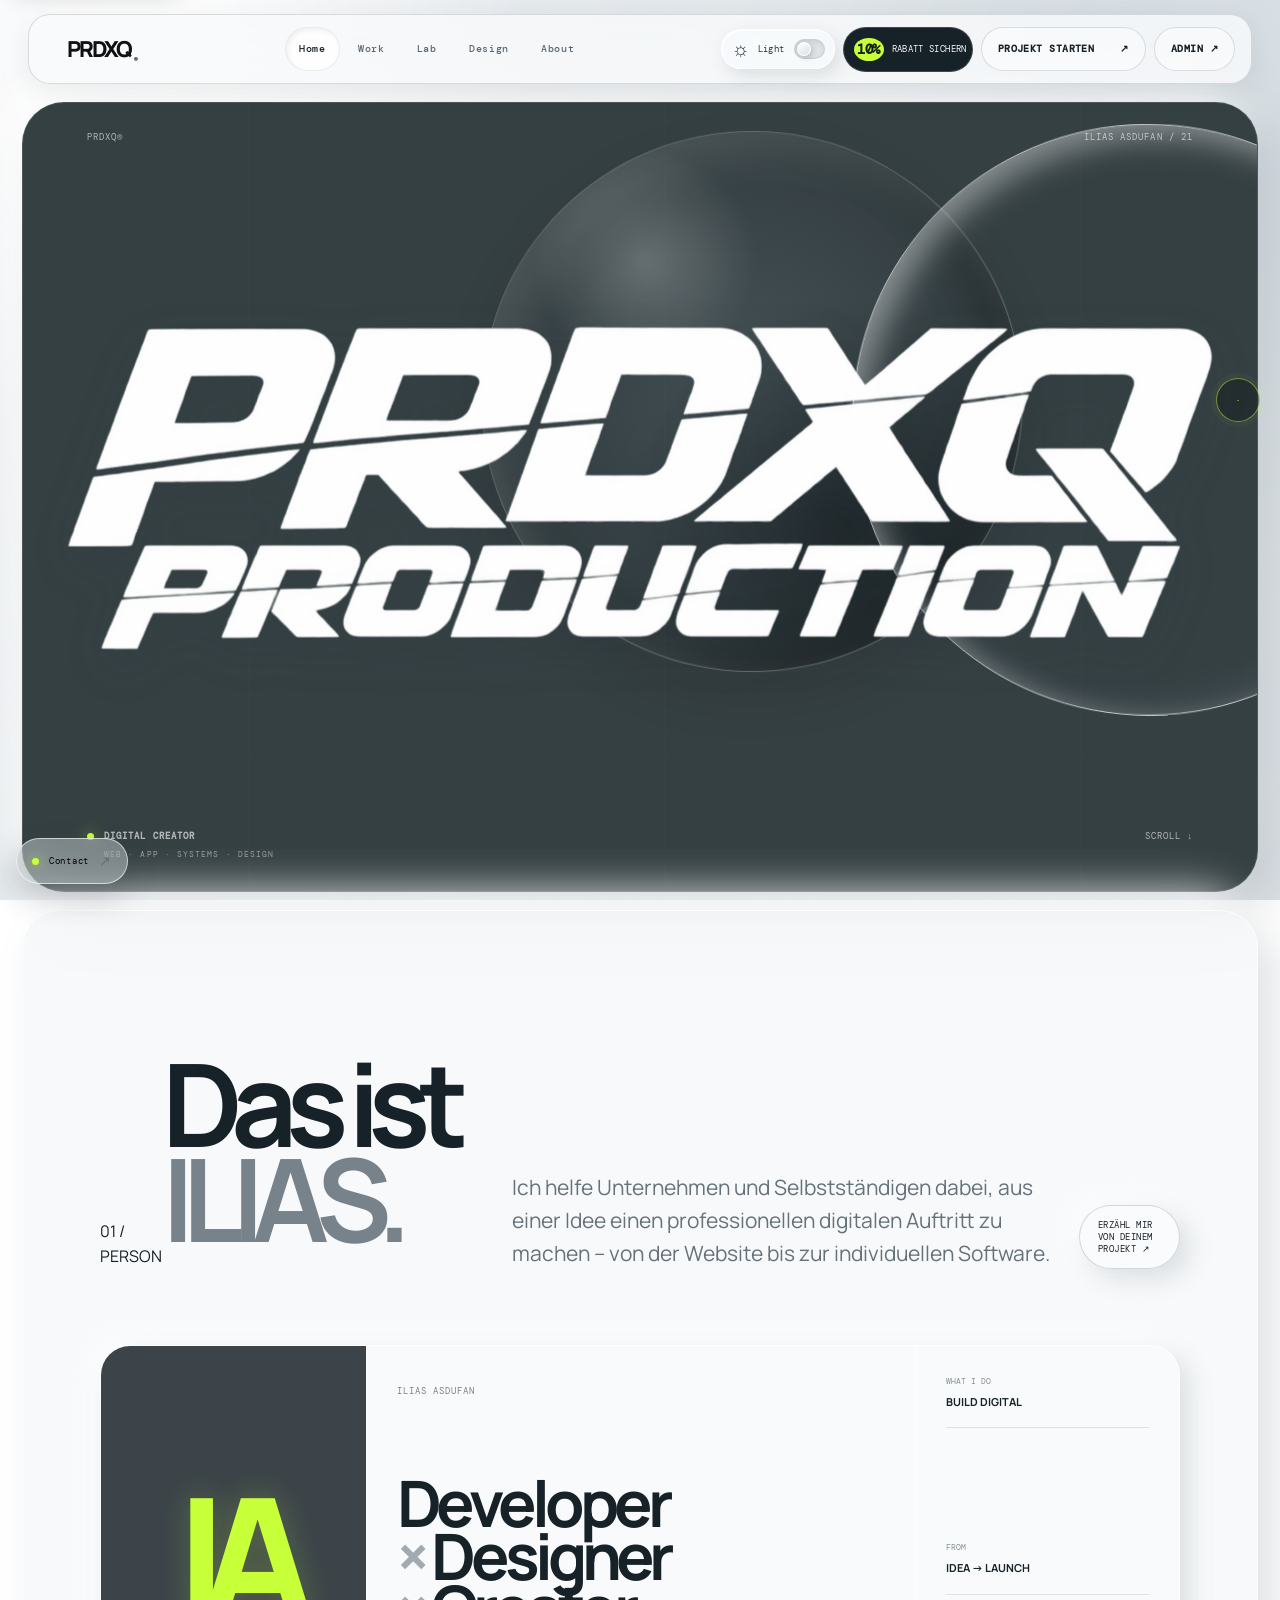
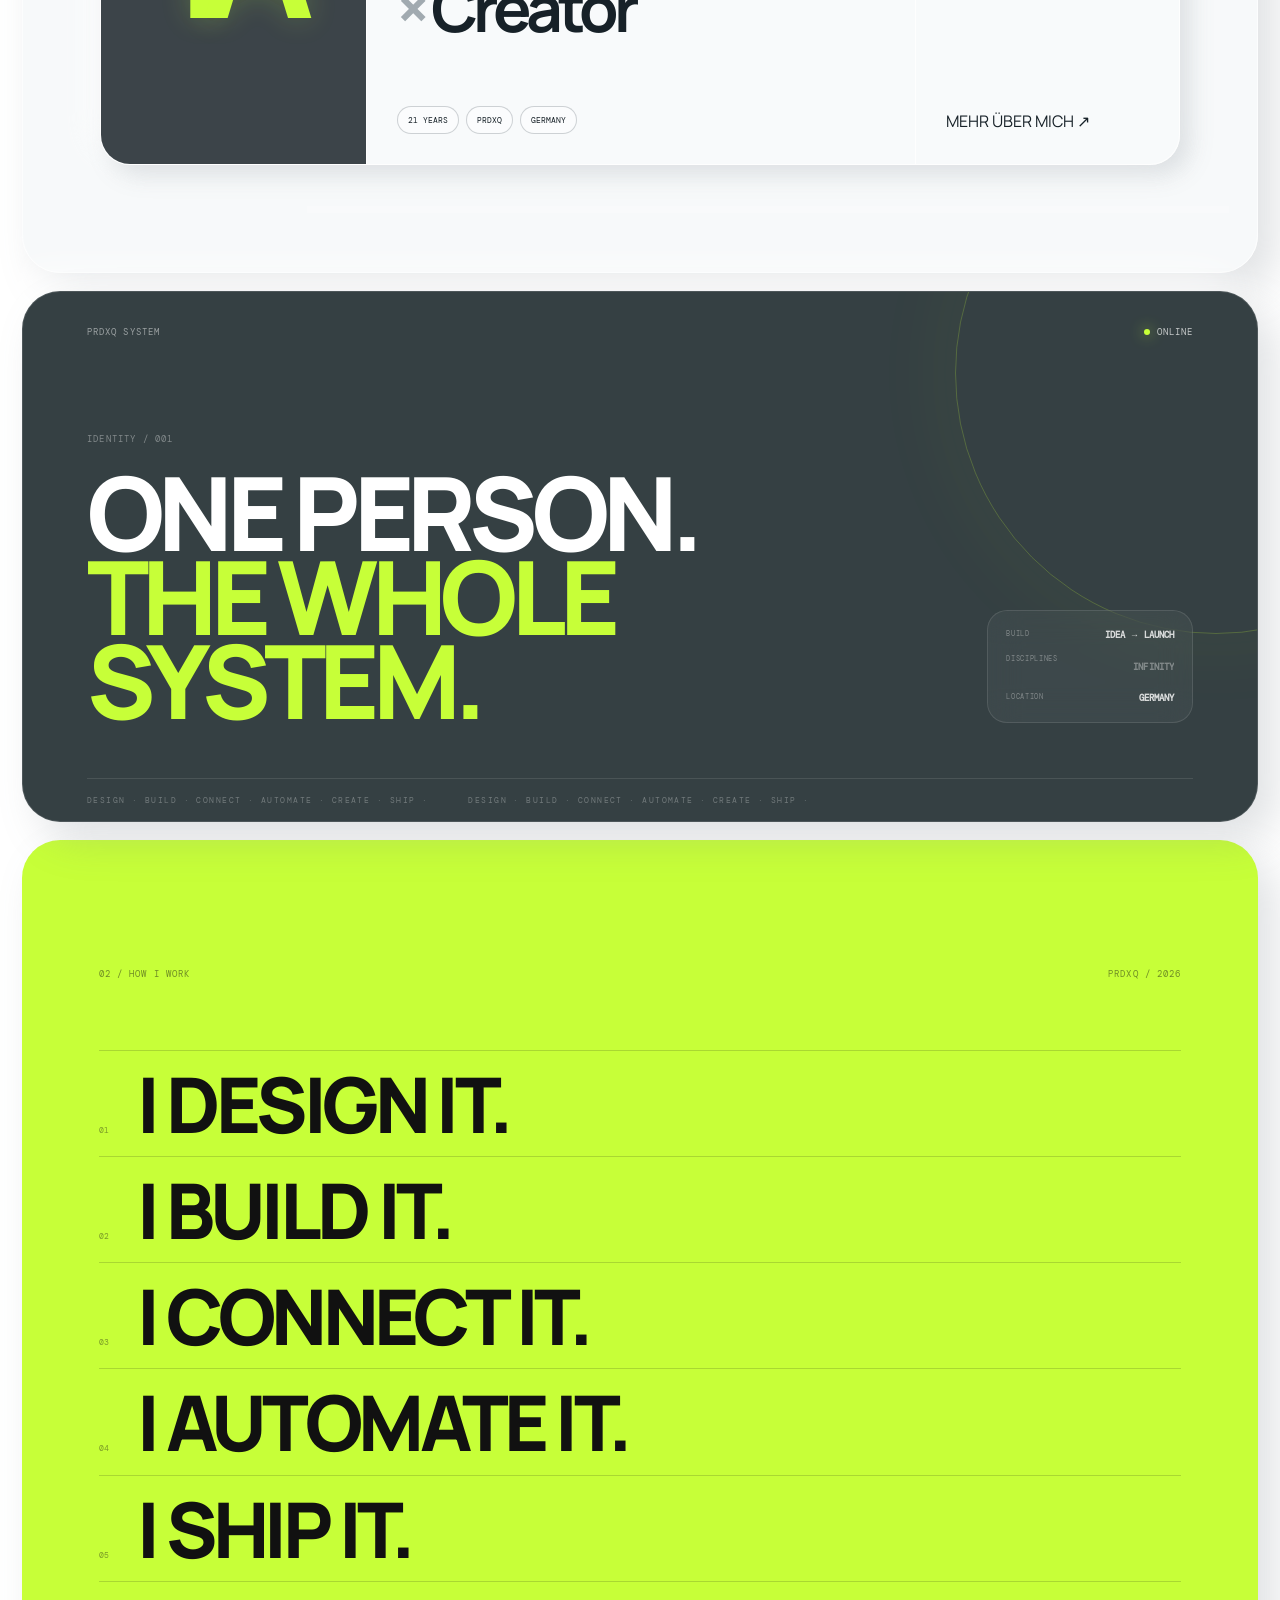
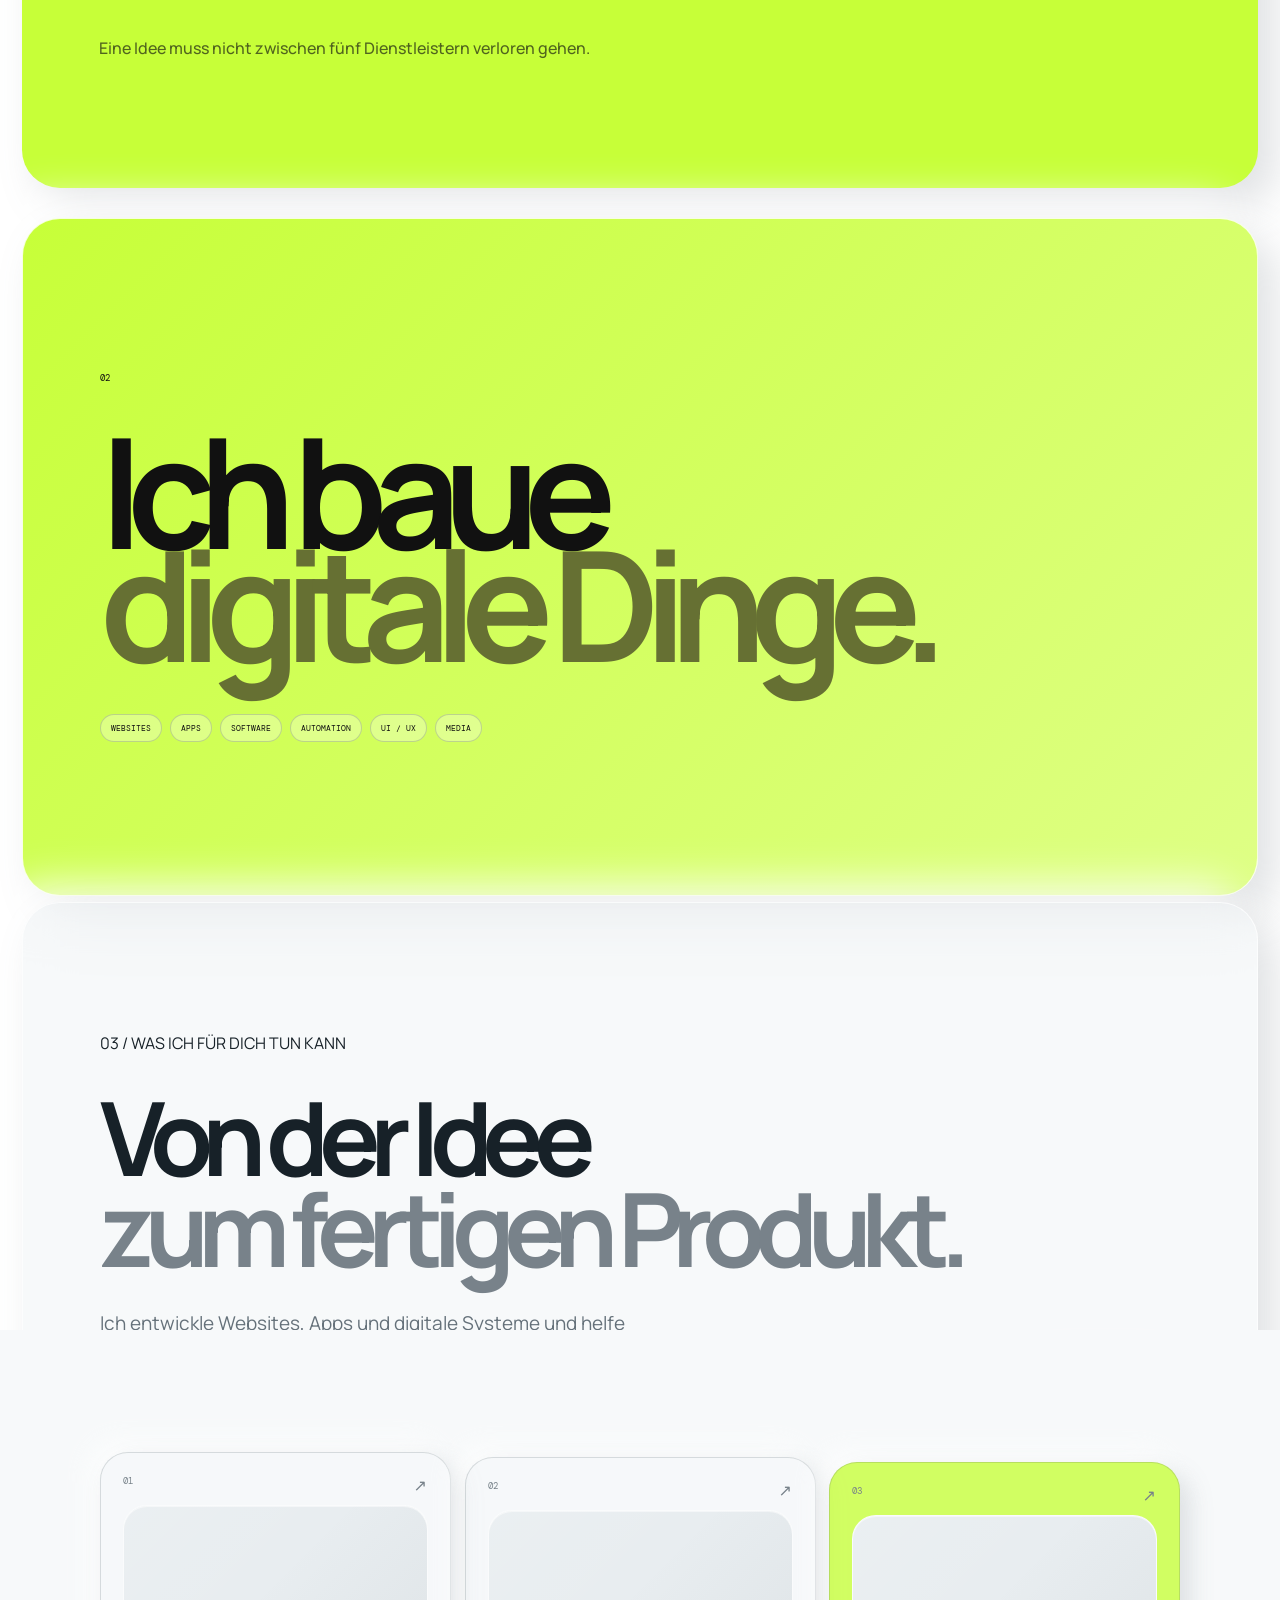
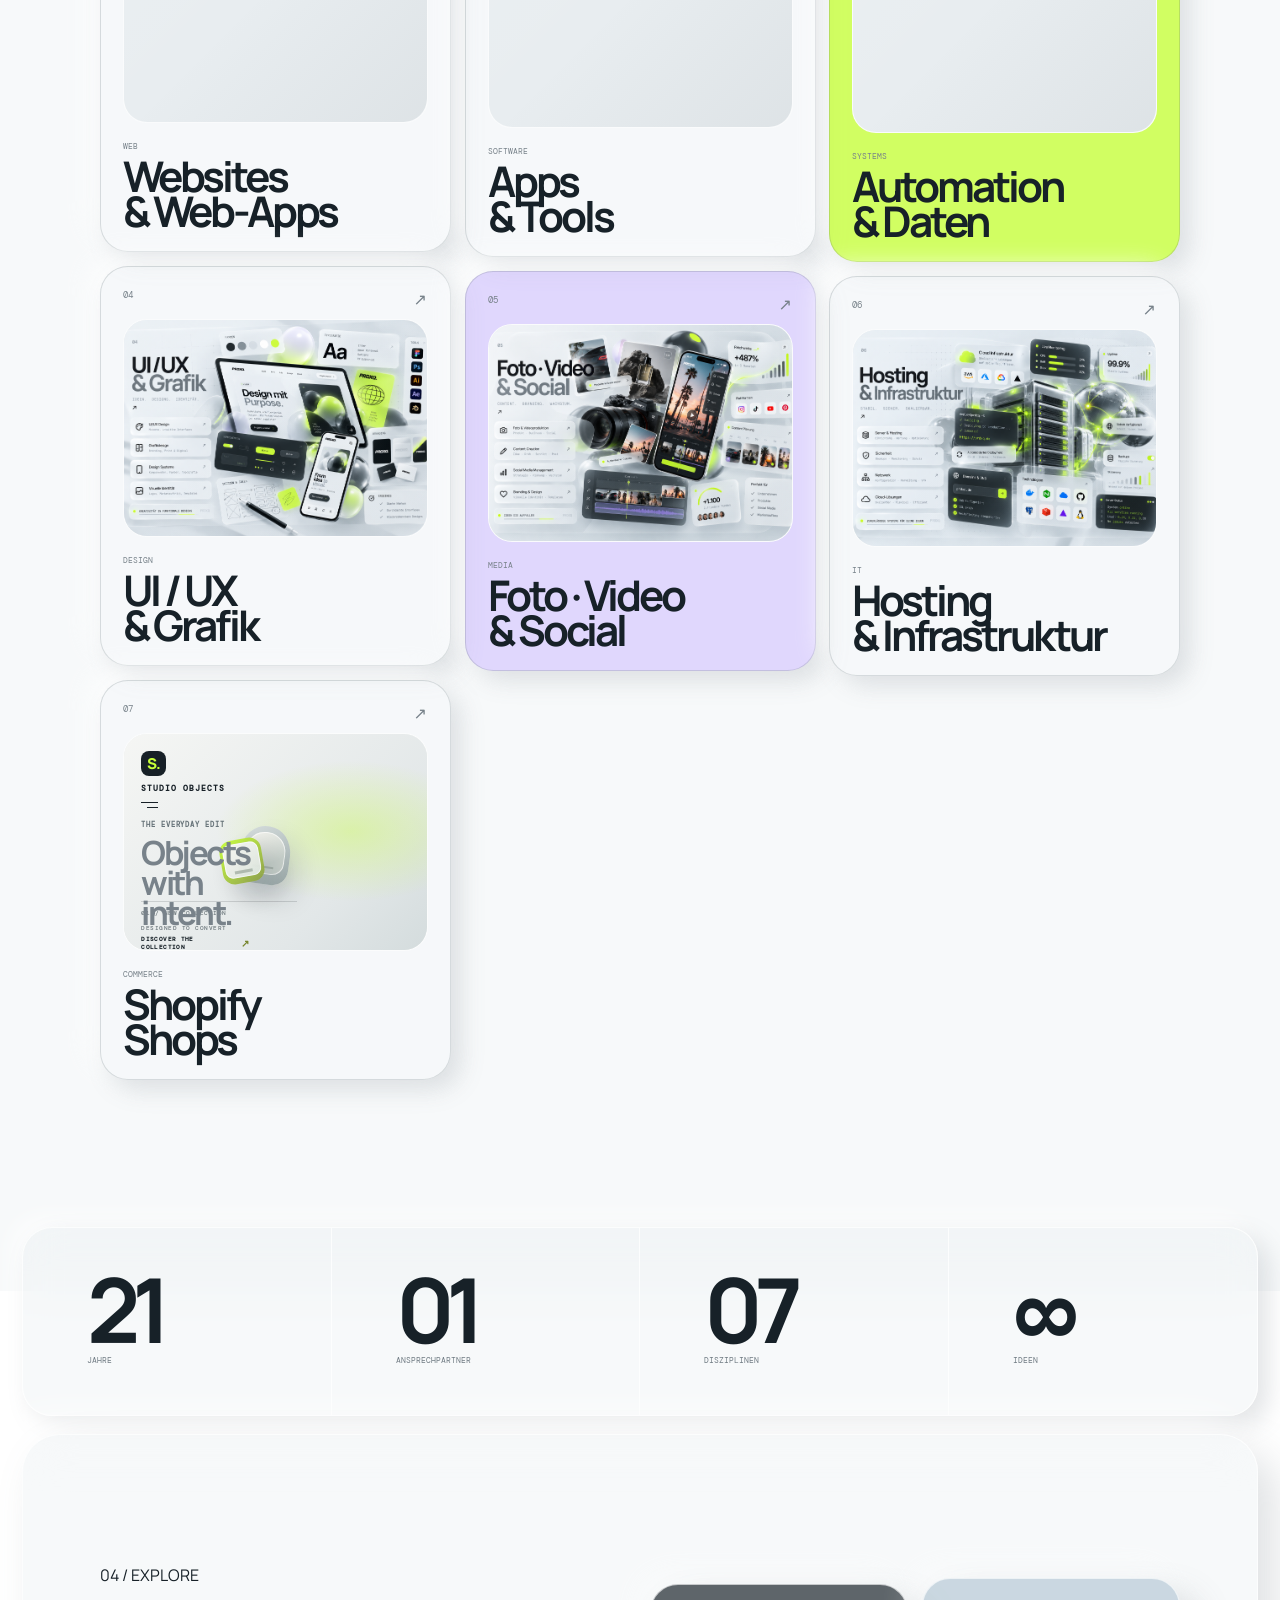
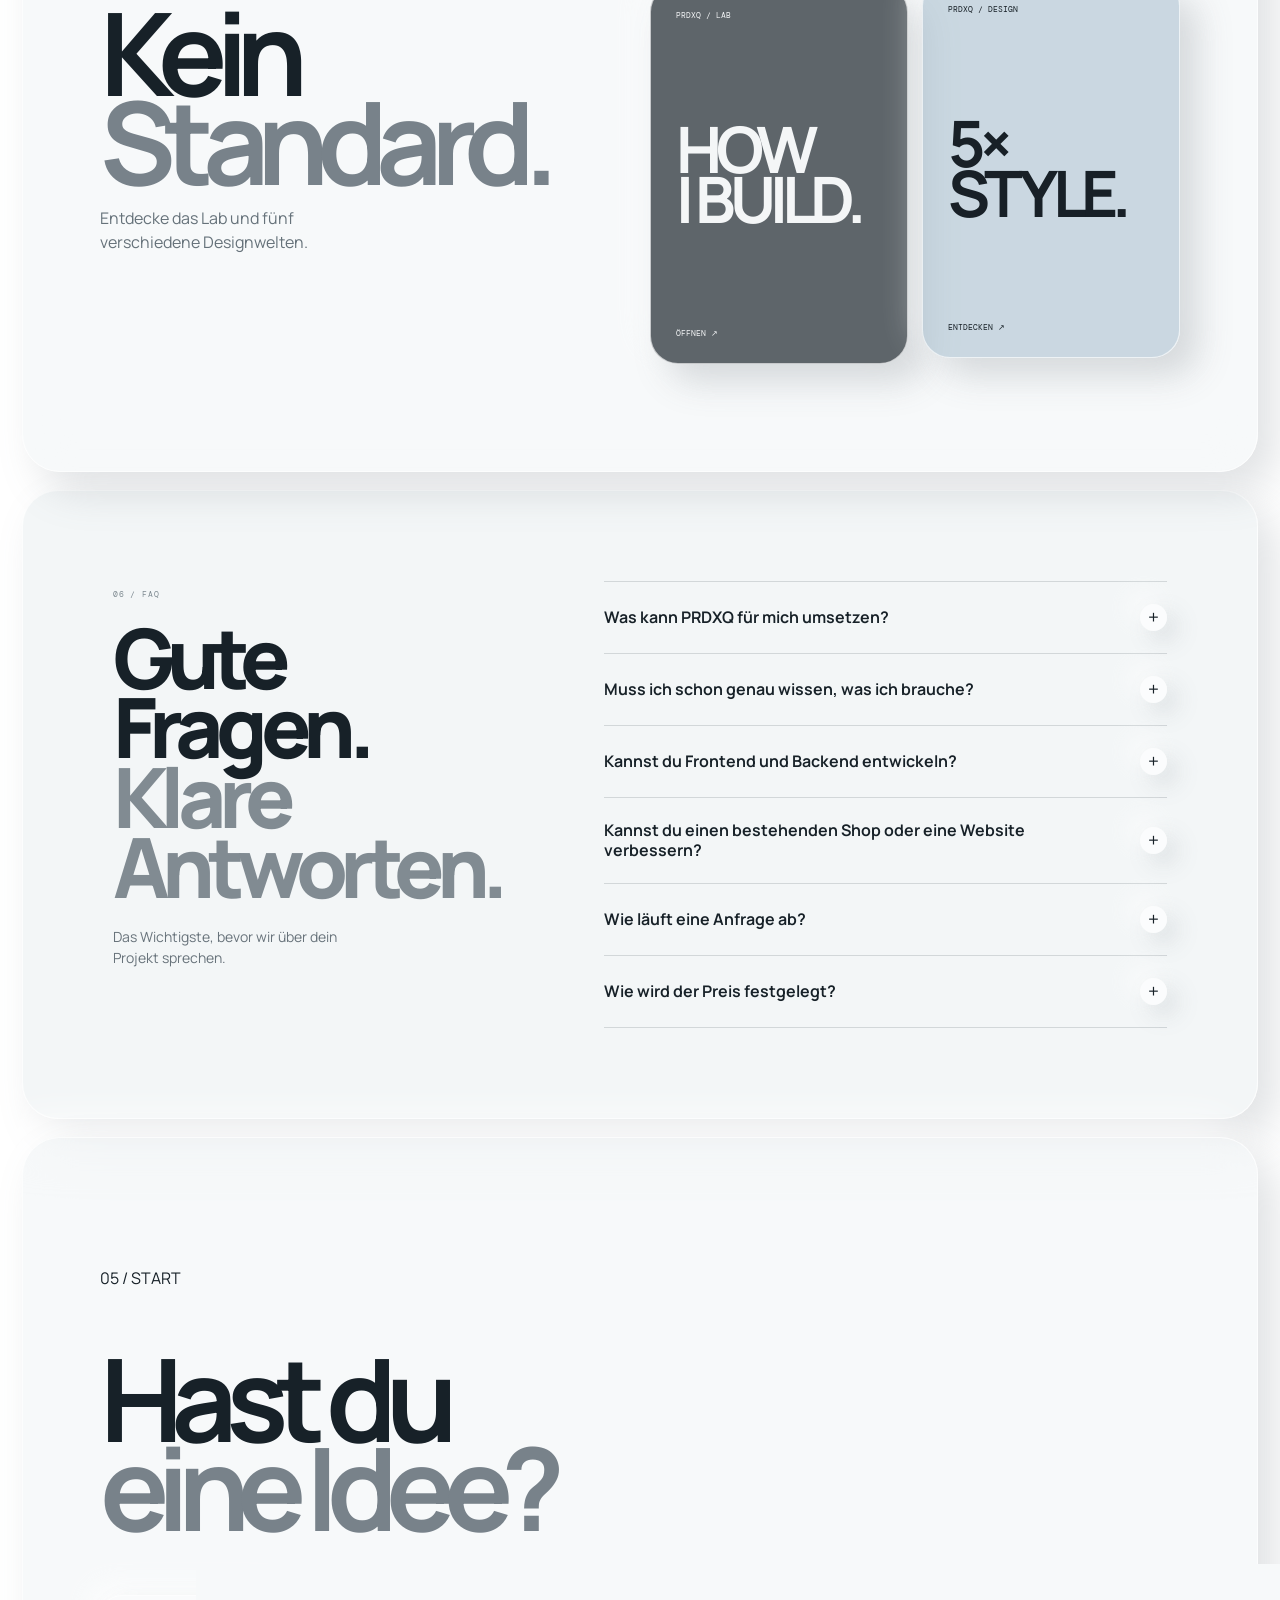
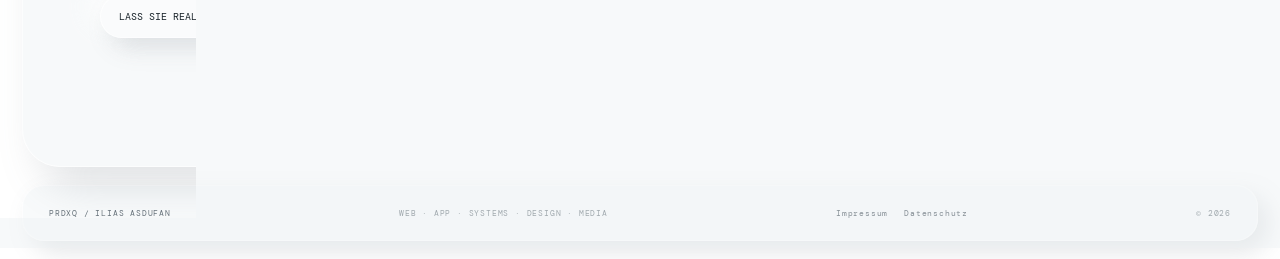
==== commit 655b1c32: "Clarify navigation state and interactive lab demonstrations" ====
--- a/index.html
+++ b/index.html
@@ -69,7 +69,7 @@
   <details><summary>Muss ich schon genau wissen, was ich brauche?<span aria-hidden="true">+</span></summary><div class="faq-answer"><p>Nein. Du kannst mit einer groben Idee starten. Im Projekt-Advisor gehen wir deine Ziele und Wünsche Schritt für Schritt durch.</p></div></details>
   <details><summary>Kannst du Frontend und Backend entwickeln?<span aria-hidden="true">+</span></summary><div class="faq-answer"><p>Ja. PRDXQ arbeitet an der sichtbaren Oberfläche und an der technischen Seite dahinter – zum Beispiel APIs, Datenbanken und Integrationen.</p></div></details>
   <details><summary>Kannst du einen bestehenden Shop oder eine Website verbessern?<span aria-hidden="true">+</span></summary><div class="faq-answer"><p>Ja, wir können überarbeiten, erweitern oder technische Probleme untersuchen. Was sinnvoll ist, hängt vom bestehenden Setup und deinem Ziel ab.</p></div></details>
-  <details><summary>Wie läuft eine Anfrage ab?<span aria-hidden="true">+</span></summary><div class="faq-answer"><p>Du beschreibst dein Vorhaben im Projektberater und sendest das Formular ab. Deine Anfrage wird geschützt gespeichert, damit PRDXQ sie im Admin-Bereich bearbeiten kann. Anschließend kannst du bei Bedarf zusätzlich WhatsApp öffnen.</p></div></details>
+  <details><summary>Wie läuft eine Anfrage ab?<span aria-hidden="true">+</span></summary><div class="faq-answer"><p>Du beschreibst dein Vorhaben im Projektberater und sendest das Formular ab. Deine Anfrage wird geschützt gespeichert, damit PRDXQ sie im Admin-Bereich bearbeiten kann. Ich prüfe deine Anfrage und melde mich über die von dir angegebene E-Mail-Adresse mit dem nächsten Schritt.</p></div></details>
   <details><summary>Wie wird der Preis festgelegt?<span aria-hidden="true">+</span></summary><div class="faq-answer"><p>Das hängt vom Umfang, den Funktionen und dem vorhandenen System ab. Beschreibe dein Projekt, damit die Anforderungen zuerst klar werden.</p></div></details>
  </div>
 
--- a/styles.css
+++ b/styles.css
@@ -1,4 +1,3 @@
-@import url('https://fonts.googleapis.com/css2?family=DM+Mono:wght@400;500&family=Manrope:wght@400;500;600;700;800&display=swap');
 :root{--bg:#dfe4e8;--panel:rgba(235,239,242,.58);--panel2:rgba(255,255,255,.28);--line:rgba(255,255,255,.72);--ink:#182027;--muted:#69747d;--accent:#c7ff38;--dark:#20282e;--shadow:18px 18px 42px rgba(112,123,132,.22),-18px -18px 42px rgba(255,255,255,.82);--soft:10px 10px 25px rgba(111,121,130,.2),-10px -10px 25px rgba(255,255,255,.75)}
 *{box-sizing:border-box}html{scroll-behavior:smooth}body{margin:0;overflow-x:hidden;color:var(--ink);font-family:Manrope,system-ui,sans-serif;background:radial-gradient(circle at 10% 5%,#fff 0,transparent 28%),radial-gradient(circle at 90% 20%,#cbd5dc 0,transparent 30%),linear-gradient(135deg,#e8ecef,#d6dde2);background-attachment:fixed}body:before{content:"";position:fixed;inset:0;z-index:-1;pointer-events:none;background:linear-gradient(120deg,rgba(255,255,255,.25),transparent 40%,rgba(255,255,255,.16));backdrop-filter:blur(1px)}
 a{color:inherit;text-decoration:none}button,input,textarea{font:inherit}.nav{height:78px;margin:16px 22px 0;padding:0 18px;border:1px solid var(--line);border-radius:24px;background:rgba(244,247,249,.48);backdrop-filter:blur(24px);-webkit-backdrop-filter:blur(24px);box-shadow:var(--soft);display:flex;align-items:center;justify-content:space-between;position:sticky;top:12px;z-index:50}.brand{font-size:21px;font-weight:800;letter-spacing:-.08em}.brand span{font:8px DM Mono;color:#69747d;margin-left:3px}.nav nav{display:flex;gap:8px}.nav nav a{font:9px DM Mono;letter-spacing:.1em;padding:11px 13px;border-radius:99px;color:#68727a;transition:.25s}.nav nav a:hover,.nav nav a.active{background:rgba(255,255,255,.7);color:var(--ink);box-shadow:inset 2px 2px 5px rgba(120,130,138,.13),inset -2px -2px 5px rgba(255,255,255,.9)}.nav-right{display:flex;gap:8px;align-items:center}.nav-cta,.button{border:1px solid rgba(255,255,255,.8);border-radius:99px;padding:12px 16px;background:rgba(255,255,255,.46);box-shadow:var(--soft);font:500 9px DM Mono;letter-spacing:.07em;text-transform:uppercase}.nav-cta b,.button b,.text-link b{margin-left:16px}.nav-cta:hover,.button-acid{background:var(--accent);color:#111;border-color:var(--accent)}.menu-toggle,.mobile-menu{display:none}
--- a/theme.css
+++ b/theme.css
@@ -208,3 +208,55 @@
   background:rgba(255,255,255,.06)!important;
   box-shadow:0 14px 30px rgba(0,0,0,.32)!important;
 }
+
+/* PRDXQ DESIGN SYSTEM · 01 NOV 2026 */
+:root{--prdxq-ink:#172128;--prdxq-muted:#53616b;--prdxq-accent:#c7ff38;--prdxq-line:rgba(69,83,92,.18);--prdxq-surface:rgba(248,250,251,.84);--prdxq-gutter:clamp(14px,2.2vw,28px);--prdxq-content:1480px;--prdxq-focus:#648900;--prdxq-ease:cubic-bezier(.2,.75,.25,1)}
+html[data-theme="dark"]{--prdxq-ink:#f2f5f7;--prdxq-muted:#c0c9d1;--prdxq-line:rgba(220,231,239,.17);--prdxq-surface:rgba(27,32,38,.86);--prdxq-focus:#d5ff70}
+html{scroll-padding-top:104px}body{color:var(--prdxq-ink);font-size:16px;line-height:1.58;-webkit-font-smoothing:antialiased;text-rendering:optimizeLegibility}
+html[data-theme="dark"] body{background:radial-gradient(ellipse at 14% 0%,rgba(111,127,148,.16),transparent 35%),radial-gradient(ellipse at 92% 20%,rgba(199,255,56,.055),transparent 28%),linear-gradient(145deg,#12161c,#090c10 58%,#14181e)}
+::selection{background:var(--prdxq-accent);color:#11170a}:where(h1,h2,h3,h4){text-wrap:balance}:where(p,li){text-wrap:pretty}
+:where(a,button,input,textarea,select,[tabindex]):focus-visible{outline:3px solid var(--prdxq-focus);outline-offset:3px}
+.skip-link{position:fixed;z-index:20000;left:14px;top:12px;transform:translateY(-160%);padding:12px 16px;min-height:44px;display:flex;align-items:center;border-radius:12px;background:var(--prdxq-accent);color:#111;font:700 12px 'DM Mono',monospace;box-shadow:0 8px 25px rgba(0,0,0,.2);transition:transform .2s var(--prdxq-ease)}
+.skip-link:focus{transform:translateY(0);outline:3px solid var(--prdxq-ink);outline-offset:3px}#main-content:focus{outline:none}
+.nav{width:calc(100% - 2 * var(--prdxq-gutter));max-width:var(--prdxq-content);min-height:70px;height:auto;margin:14px auto 0;padding:9px 16px;border:1px solid var(--prdxq-line);border-radius:22px;background:rgba(248,250,251,.84);color:#172128;box-shadow:0 8px 24px rgba(34,46,55,.08);backdrop-filter:blur(24px) saturate(145%);-webkit-backdrop-filter:blur(24px) saturate(145%);gap:16px}
+html[data-theme="dark"] .nav{background:rgba(22,26,32,.88);color:#f2f5f7;border-color:var(--prdxq-line);box-shadow:0 8px 24px rgba(0,0,0,.28)}
+.brand{flex:0 0 auto;font-size:23px;letter-spacing:-.095em;line-height:1}.nav nav{display:flex;align-items:center;justify-content:center;gap:4px}
+.nav nav a{display:inline-flex;align-items:center;justify-content:center;min-height:44px;padding:0 13px;border:1px solid transparent;border-radius:999px;color:#596771;font:500 10px/1 'DM Mono',monospace;letter-spacing:.07em;transition:background .2s,border-color .2s,color .2s}
+.nav nav a:hover,.nav nav a.active,.nav nav a[aria-current="page"]{background:rgba(255,255,255,.8);border-color:rgba(85,99,108,.12);color:#172128}
+html[data-theme="dark"] .nav nav a{color:#c0c9d1}html[data-theme="dark"] .nav nav a:hover,html[data-theme="dark"] .nav nav a.active,html[data-theme="dark"] .nav nav a[aria-current="page"]{background:rgba(255,255,255,.09);border-color:rgba(255,255,255,.13);color:#fff;box-shadow:none}
+.nav-right{display:flex;align-items:center;justify-content:flex-end;gap:8px;min-width:0}
+.nav-cta,.button,.text-link{min-height:44px;display:inline-flex;align-items:center;justify-content:center;gap:10px;padding:0 16px;border:1px solid var(--prdxq-line);border-radius:999px;box-shadow:none;font:600 10px/1.2 'DM Mono',monospace;letter-spacing:.045em;text-transform:uppercase;white-space:nowrap;transition:background .2s,border-color .2s,color .2s,transform .2s}
+.nav-cta:hover,.button:hover,.text-link:hover{background:var(--prdxq-accent);border-color:var(--prdxq-accent);color:#111;transform:translateY(-1px)}
+html[data-theme="dark"] .nav-cta,html[data-theme="dark"] .button,html[data-theme="dark"] .text-link{color:#f2f5f7;background:rgba(255,255,255,.065);border-color:var(--prdxq-line)}
+html[data-theme="dark"] .nav-cta:hover,html[data-theme="dark"] .button:hover,html[data-theme="dark"] .text-link:hover{background:var(--prdxq-accent);border-color:var(--prdxq-accent);color:#111}
+:where(.identity-section,.capabilities,.experience,.final-poster,.about-hero-new,.about-statement,.contact-page-new,.page-hero,.lab-hero-new,.skill-section,.workflow,.system-identity,.manifesto-section,.statement-block,.numbers,.about-body,.faq-section,.design-hero,.design-row,.design-end,.lab-console,.lab-end,.project-start){border-color:var(--prdxq-line)}
+:where(.identity-section,.capabilities,.experience,.final-poster,.about-hero-new,.about-statement,.contact-page-new,.page-hero,.lab-hero-new,.skill-section,.workflow,.system-identity,.manifesto-section,.statement-block,.numbers,.about-body,.faq-section,.design-hero,.design-end,.lab-console,.lab-end,.project-start){box-shadow:0 16px 42px rgba(34,46,55,.09)}
+:where(.page-lead,.cap-intro,.identity-intro,.about-hero-new>p:last-child,.design-hero>p:last-child,.faq-heading>p:last-child){color:var(--prdxq-muted);line-height:1.65}
+.cap-card,.work-card,.work-project,.workflow-grid article,.admin-card,.legal-content{border-color:var(--prdxq-line)}
+.work-project-link{min-height:44px;display:inline-flex;align-items:center}
+.project-wizard input,.project-wizard textarea,.project-wizard select,.contact-details input,.contact-details textarea,.admin-form input,.prdxq-reward-input{min-height:48px;font-size:16px}
+.project-wizard button,.admin-shell button,.result-actions button,.lab-tool,.lab-mobile-tabs button,.sim-node,.automation-sim button,.deploy-sim button,.design-phone button,.wizard-restart,.result-edit-actions button{min-height:44px}
+.wizard-options button{min-height:56px}
+html[data-theme="dark"] footer{color:var(--prdxq-muted)}html[data-theme="dark"] .prdxq-reward-dialog{background:#171c22;color:#f2f5f7;border-color:var(--prdxq-line)}
+html[data-theme="dark"] .prdxq-reward-dialog p{color:#c0c9d1}html[data-theme="dark"] .prdxq-reward-input{background:#0c1014;color:#f2f5f7;border-color:var(--prdxq-line)}
+@media(max-width:1100px){.nav{gap:8px;padding-inline:12px}.nav nav a{padding-inline:10px}}
+@media(max-width:800px){
+ html{scroll-padding-top:86px}.nav{width:calc(100% - 24px);min-height:64px;height:64px;margin:10px 12px 0;padding:7px 10px 7px 14px;gap:8px;border-radius:19px;top:8px}
+ .brand{font-size:21px}.nav nav{display:none!important}.nav-right{margin-left:auto;gap:6px}.nav-right>.nav-cta,.nav-right>.prdxq-theme-switch{display:none!important}
+ .menu-toggle{display:flex!important;flex:0 0 44px;width:44px;height:44px;min-width:44px;align-items:center;justify-content:center;flex-direction:column;gap:5px;border:1px solid var(--prdxq-line);border-radius:50%;background:rgba(255,255,255,.08);color:var(--prdxq-ink)}
+ .mobile-menu:not(.open){display:none!important}.mobile-menu.open{display:grid!important;position:fixed;z-index:49;top:82px;left:12px;right:12px;max-height:calc(100dvh - 96px - env(safe-area-inset-bottom,0px));overflow:auto;overscroll-behavior:contain;padding:14px 18px 18px;border:1px solid var(--prdxq-line);border-radius:22px;background:rgba(247,249,250,.98);color:#172128;box-shadow:0 22px 70px rgba(17,27,34,.22);backdrop-filter:blur(24px);-webkit-backdrop-filter:blur(24px)}
+ html[data-theme="dark"] .mobile-menu.open{background:rgba(20,24,30,.98);color:#f2f5f7}
+ .mobile-menu a{display:flex;align-items:center;justify-content:space-between;gap:18px;min-height:54px;padding:12px 2px;border-bottom:1px solid var(--prdxq-line);color:inherit;font-size:clamp(21px,6.5vw,30px);font-weight:700;letter-spacing:-.06em}
+ .mobile-menu a[aria-current="page"]{color:#627f00}html[data-theme="dark"] .mobile-menu a[aria-current="page"]{color:#d5ff70}
+ .mobile-menu .mobile-menu-theme,.mobile-menu .mobile-menu-admin{display:flex;align-items:center;justify-content:flex-start;gap:12px;width:100%;min-height:52px;margin-top:12px;padding:12px 14px;border:1px solid var(--prdxq-line);border-radius:14px;background:rgba(255,255,255,.08);color:inherit;font:500 10px 'DM Mono',monospace}
+ .hero-poster{width:calc(100% - 20px);min-height:75svh;margin:10px auto 24px;padding:20px;border-radius:24px}
+ :where(.identity-section,.capabilities,.experience,.final-poster,.about-hero-new,.about-statement,.contact-page-new,.page-hero,.lab-hero-new,.skill-section,.workflow,.system-identity,.manifesto-section,.statement-block,.numbers,.about-body,.faq-section,.design-hero,.design-end,.lab-console,.lab-end,.project-start){width:calc(100% - 24px);margin:12px auto 18px;padding:clamp(28px,7vw,48px) clamp(18px,5vw,26px);border-radius:24px}
+ .cap-grid{grid-template-columns:repeat(2,minmax(0,1fr));gap:10px}.cap-card{min-height:260px;padding:14px;border-radius:18px}
+ .experience{grid-template-columns:1fr;gap:22px}.experience-cards{gap:10px}
+ .work-showcase{padding:40px 12px}.work-showcase-track{grid-auto-columns:minmax(84%,84%);gap:12px}.work-project-visual{min-height:190px;padding:16px}.work-project-meta{padding:17px;gap:12px}
+ .project-start{grid-template-columns:1fr;gap:22px}.contact-details{grid-template-columns:1fr}.about-body{grid-template-columns:1fr;gap:18px}
+ .lab-hero-new{grid-template-columns:1fr;gap:22px}.admin-shell{padding:86px 14px 60px}
+ footer{padding:26px 18px calc(26px + env(safe-area-inset-bottom,0px));gap:12px}
+}
+@media(max-width:420px){.nav{width:calc(100% - 16px);margin-inline:8px;padding-inline:10px}.brand{font-size:19px}.nav-right{gap:4px}.prdxq-reward-tab-in-nav{max-width:122px;padding-inline:7px;gap:5px;font-size:7px}.cap-grid{grid-template-columns:1fr}.experience-cards{grid-template-columns:1fr}}
+@media(prefers-reduced-motion:reduce){html{scroll-behavior:auto}*,*::before,*::after{animation-duration:.001ms!important;animation-iteration-count:1!important;transition-duration:.001ms!important;scroll-behavior:auto!important}.hero-poster .hero-3d-canvas{display:none!important}}
--- a/reward.css
+++ b/reward.css
@@ -33,3 +33,13 @@
 }
 @media(max-width:360px){.prdxq-reward-tab-in-nav{gap:5px;padding:7px 8px 7px 7px;font-size:7px;letter-spacing:0}.prdxq-reward-tab-in-nav span:first-child{width:20px;height:20px;flex-basis:20px}}
 
+
+/* Aligned reward entry and accessible dialog controls */
+.prdxq-reward-tab-in-nav{min-height:44px;background:#172128;color:#f4f6f7;border-color:rgba(255,255,255,.18)}
+.prdxq-reward-tab-in-nav .prdxq-reward-mark{display:grid;place-items:center;width:30px;height:30px;flex:0 0 30px;border-radius:50%;background:#c7ff38;color:#172128;font:800 9px 'DM Mono',monospace;letter-spacing:-.04em}
+.prdxq-reward-dialog{border-radius:24px;box-shadow:0 28px 90px rgba(0,0,0,.32)}
+.prdxq-reward-input{min-height:48px;font-size:16px}
+.prdxq-hidden-fragment{min-width:44px!important;min-height:44px!important}
+.prdxq-hidden-fragment:focus-visible{outline:3px solid #c7ff38!important;outline-offset:4px!important}
+@media(max-width:800px){.prdxq-reward-tab-in-nav{min-height:42px;max-width:145px}}
+@media(max-width:420px){.prdxq-reward-tab-in-nav{max-width:122px}.prdxq-reward-tab-in-nav .prdxq-reward-mark{width:25px;height:25px;flex-basis:25px}}
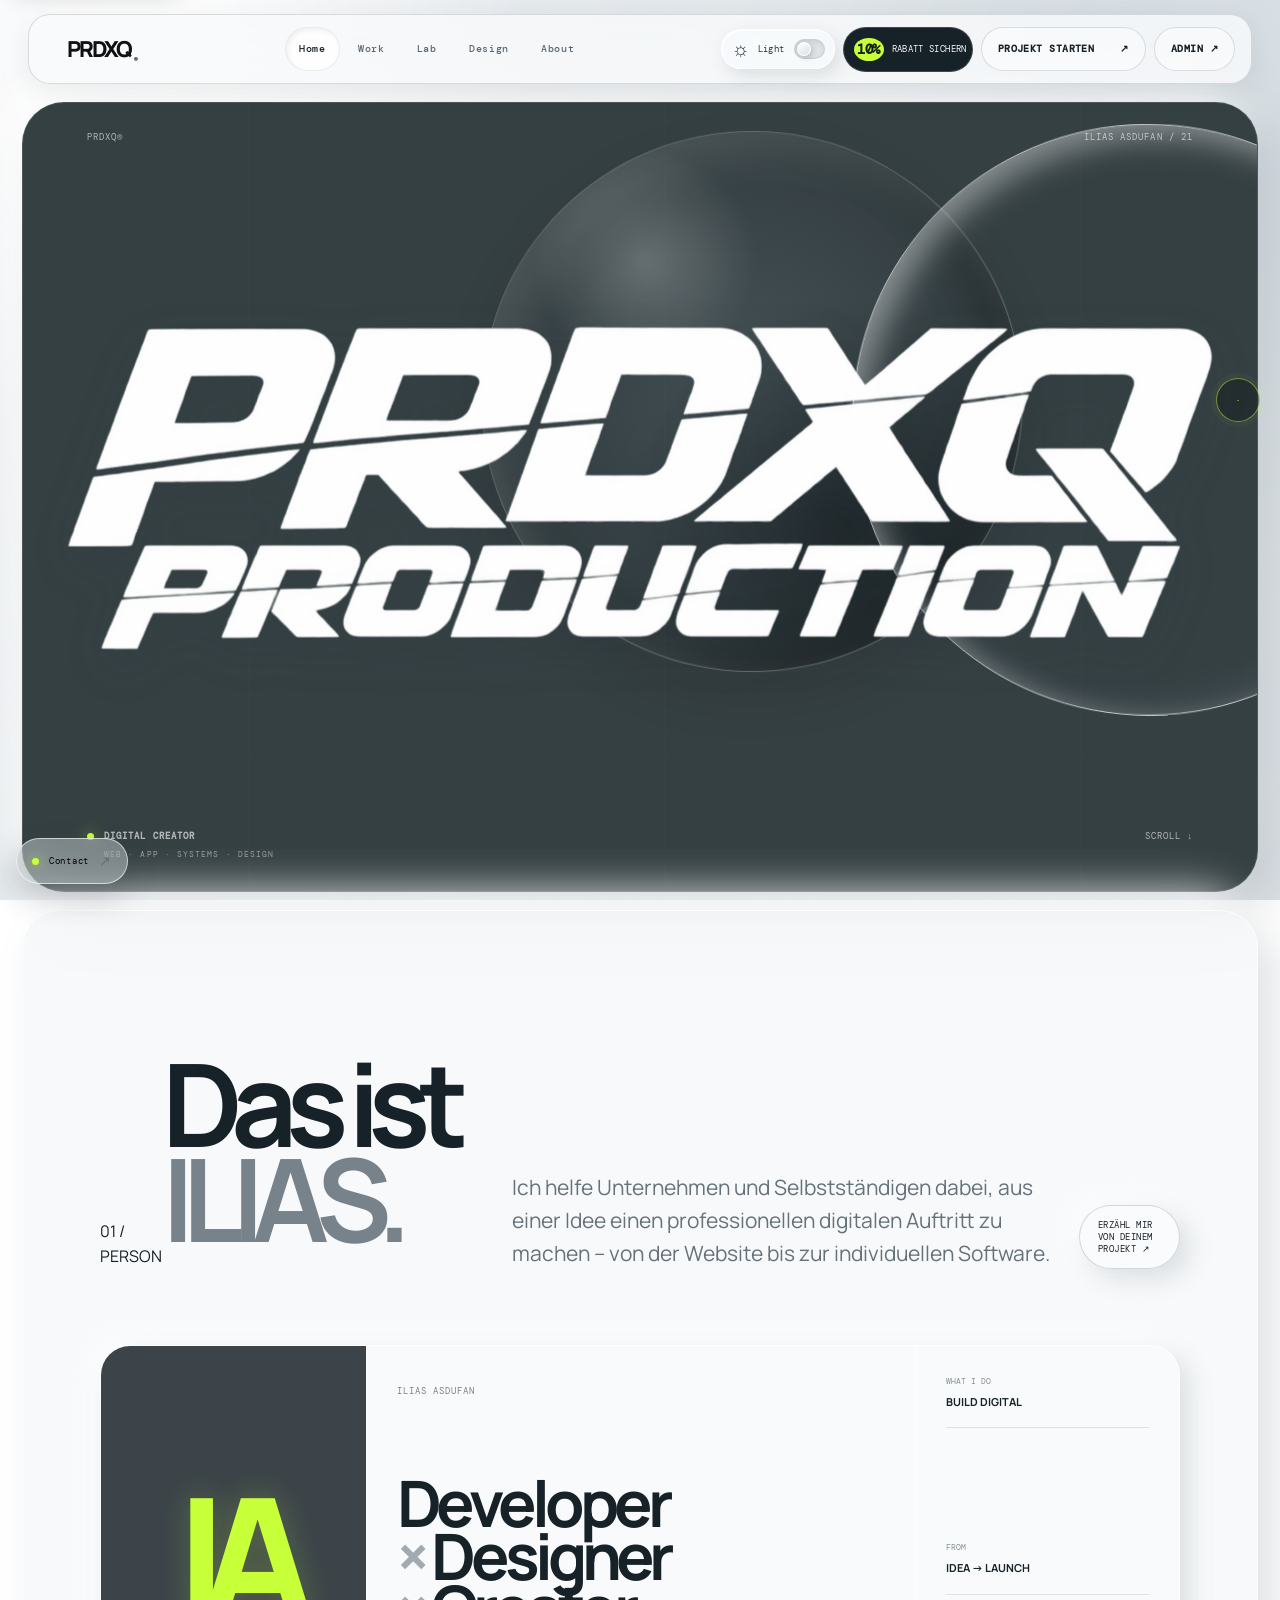
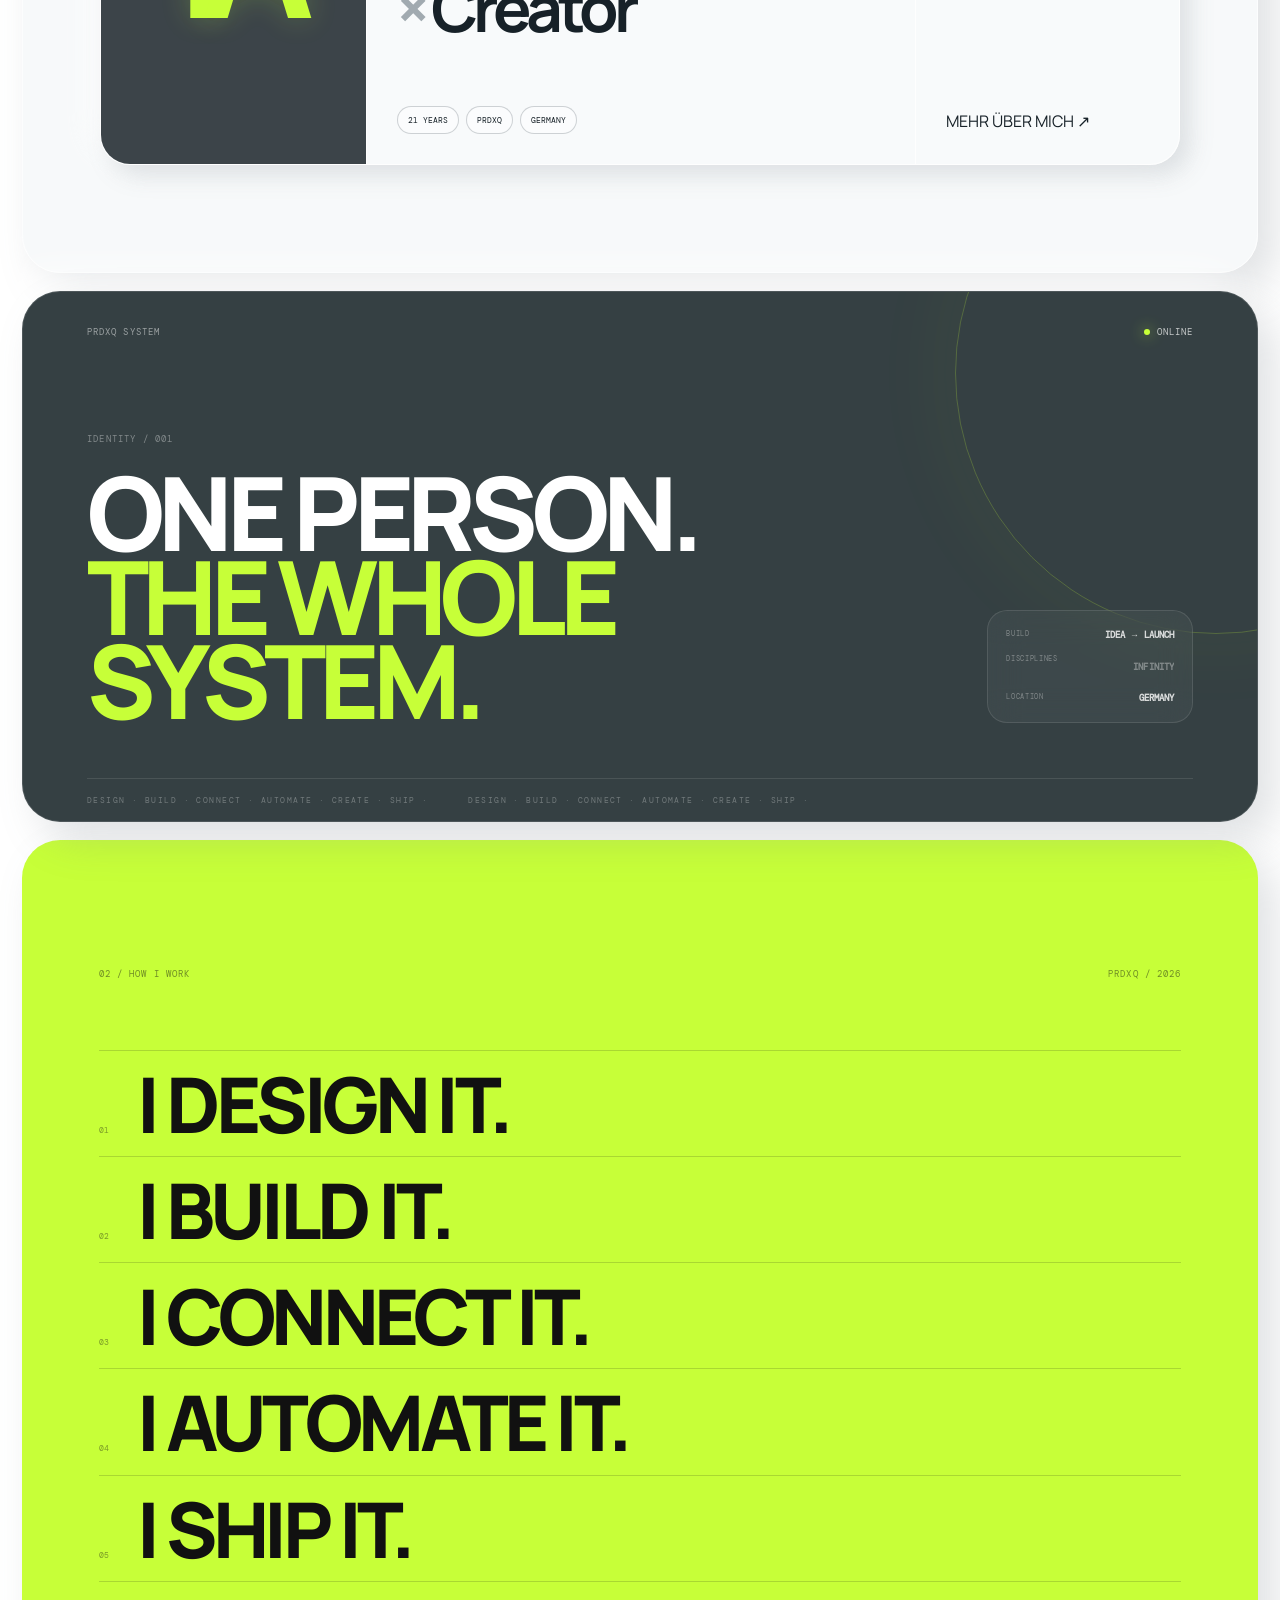
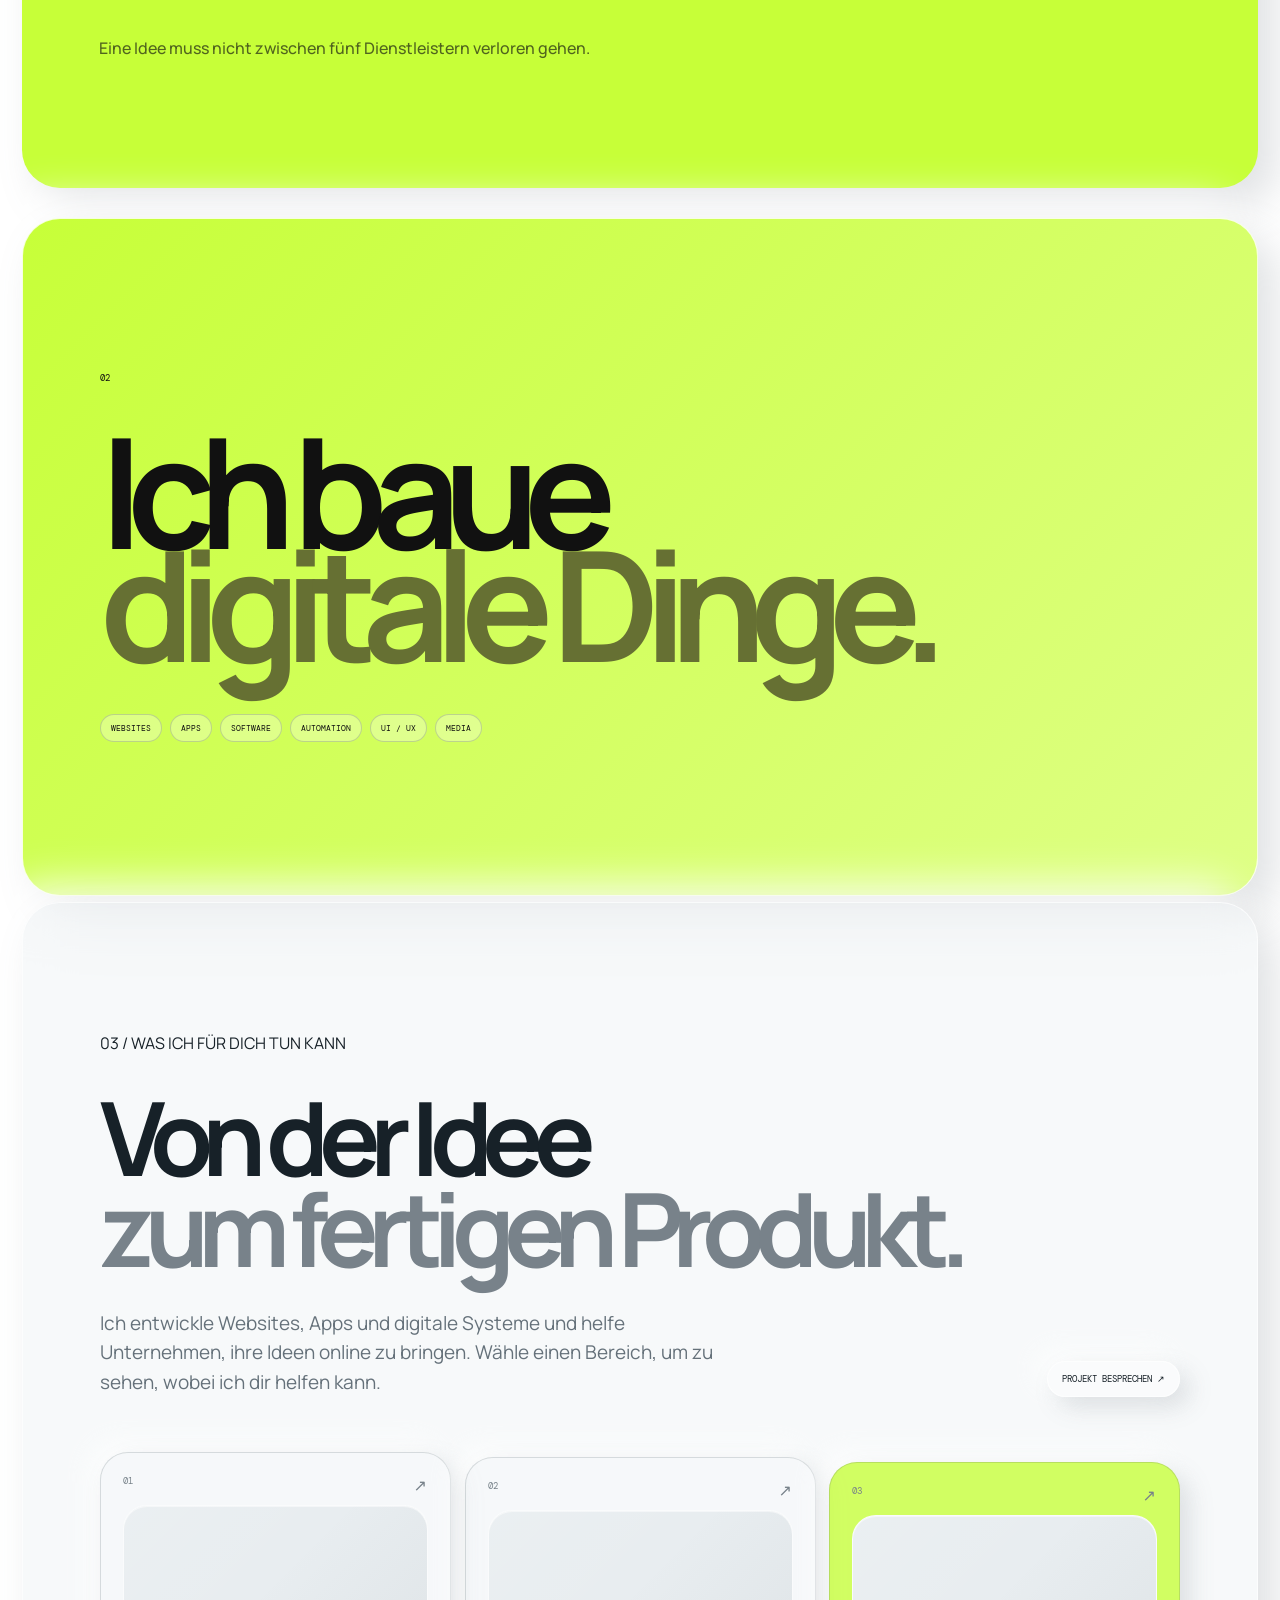
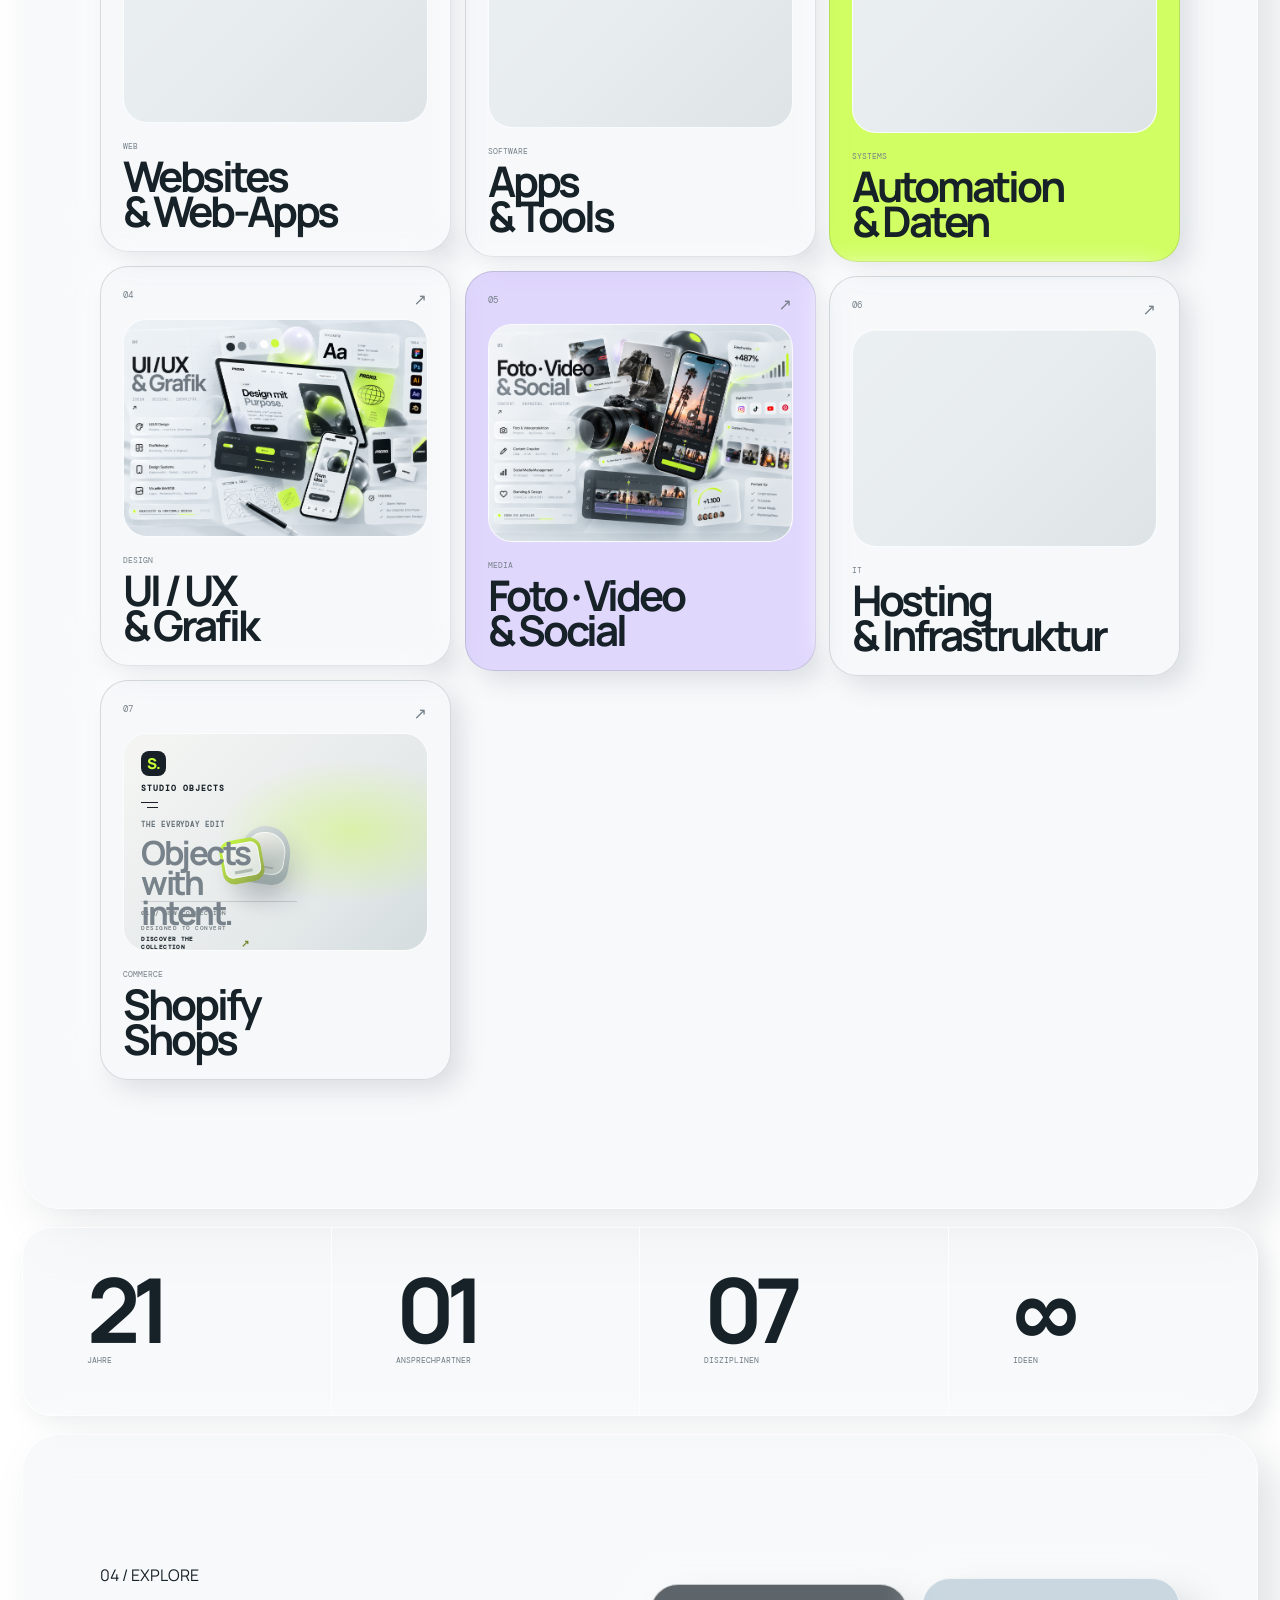
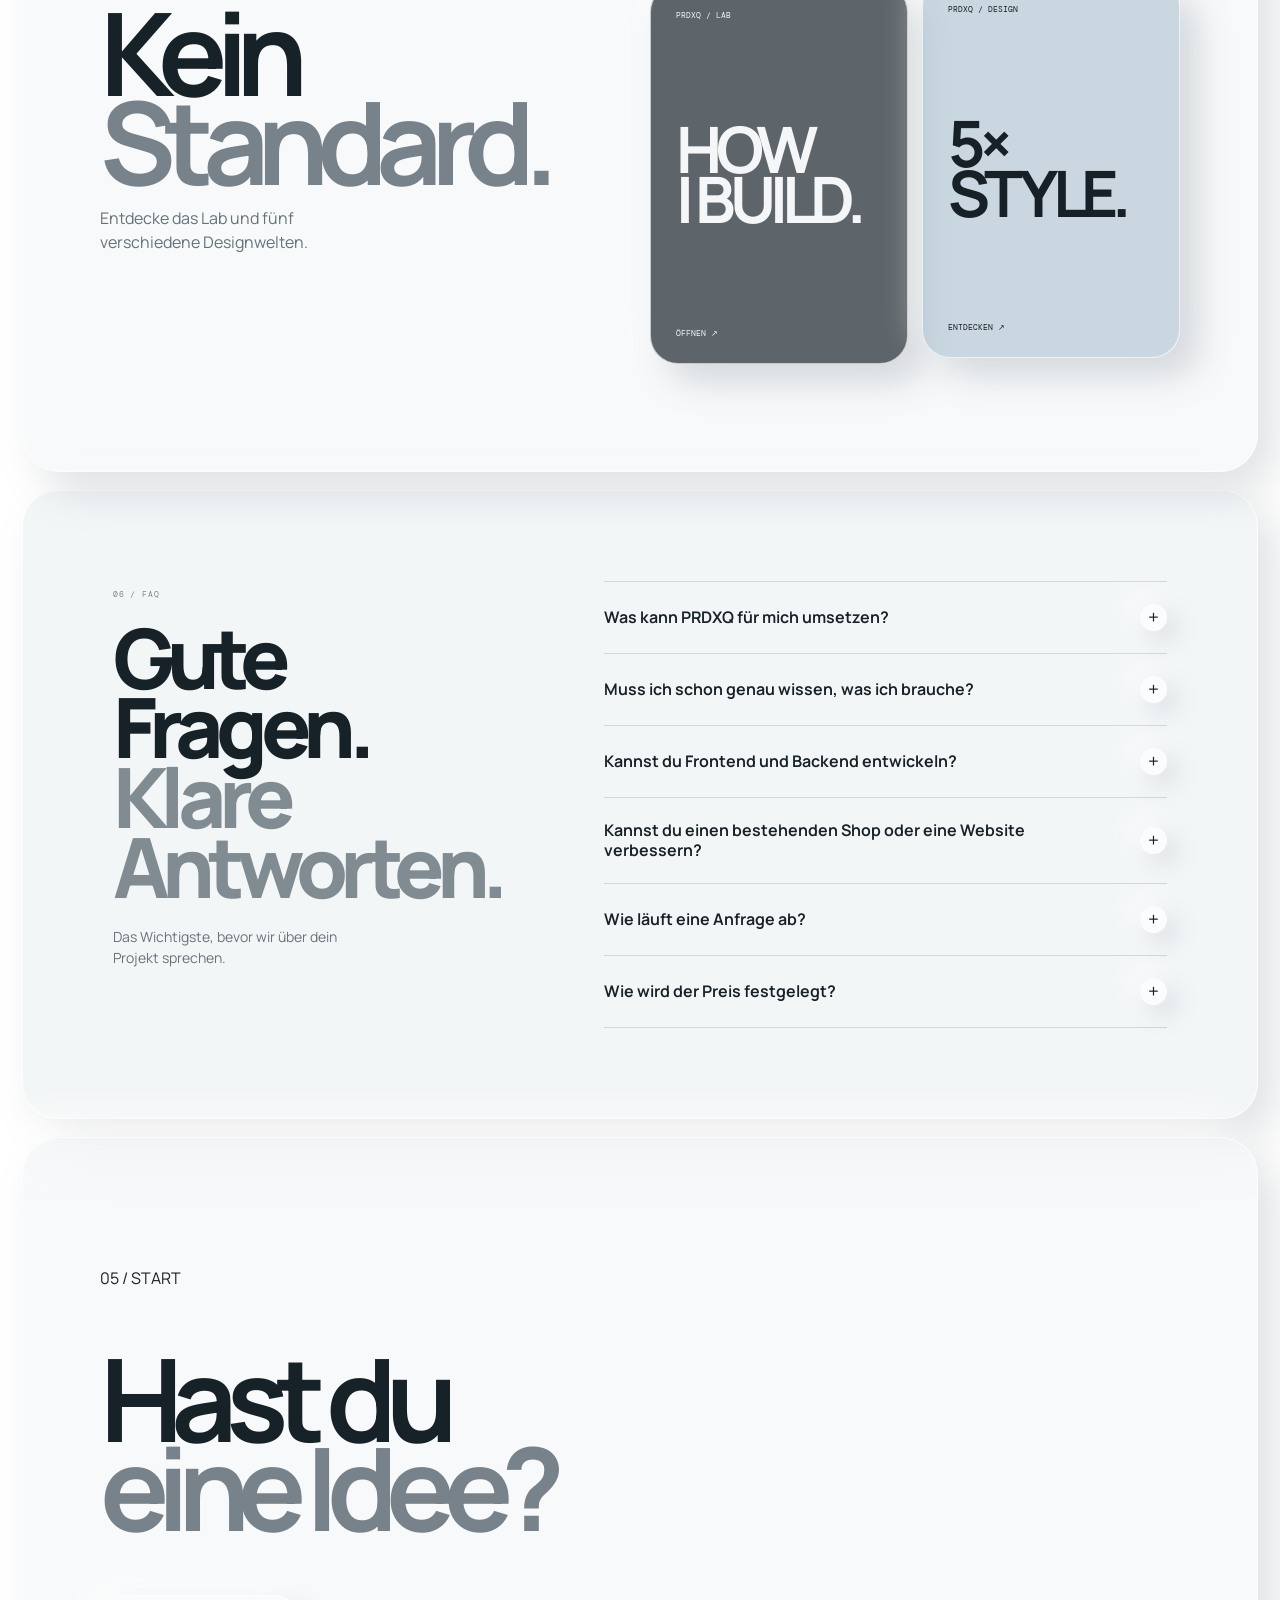
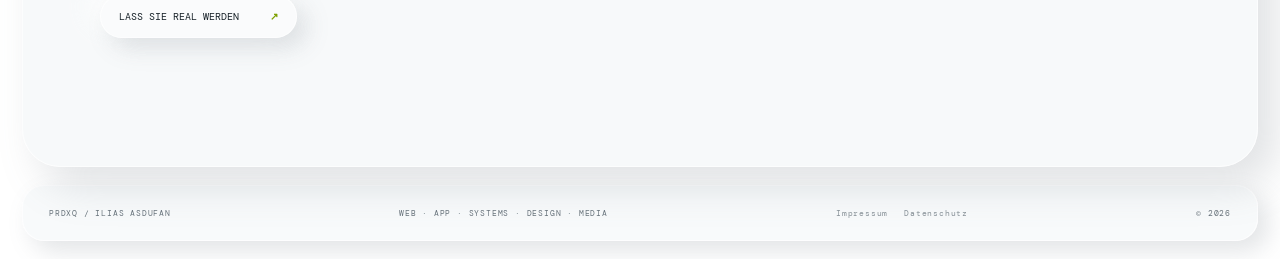
==== commit af32671a: "Refresh design-system stylesheet cache keys" ====
--- a/index.html
+++ b/index.html
@@ -13,7 +13,7 @@
 .cap-grid .cap-card .cap-image-visual:after{content:"";position:absolute;inset:0;pointer-events:none;border-radius:inherit;background:linear-gradient(135deg,rgba(255,255,255,.12),transparent 42%,rgba(31,43,48,.05))}
 @media(max-width:700px){.cap-grid .cap-card .cap-image-visual{aspect-ratio:1.5;border-radius:18px}.cap-grid .cap-card .cap-image-visual img{object-position:center}}
 @media(prefers-reduced-motion:reduce){.cap-grid .cap-card .cap-image-visual img{transition:none}}
-</style><link rel="stylesheet" href="theme.css?v=20261021-3"><link rel="stylesheet" href="reward.css?v=20261026-5"></head><body>
+</style><link rel="stylesheet" href="theme.css?v=20261101-1"><link rel="stylesheet" href="reward.css?v=20261026-5"></head><body>
 <header class="nav"><a class="brand" href="index.html" aria-label="PRDXQ Home"><span class="brand-word">PRDXQ<sup>®</sup></span></a><nav><a class="active" href="index.html">Home</a><a href="work.html">Work</a><a href="lab.html">Lab</a><a href="design.html">Design</a><a href="about.html">About</a></nav><div class="nav-right"><a class="nav-cta" href="contact.html">Projekt starten <b>↗</b></a><button class="menu-toggle" aria-label="Menü öffnen" aria-expanded="false"><i></i><i></i></button></div></header><div class="mobile-menu"><a href="index.html">Home <b>01</b></a><a href="work.html">Work <b>02</b></a><a href="lab.html">Lab <b>03</b></a><a href="design.html">Design <b>04</b></a><a href="about.html">About <b>05</b></a><a href="contact.html">Kontakt <b>06</b></a></div>
 <main>
 <section class="hero-poster"><canvas class="hero-3d-canvas" aria-hidden="true"></canvas><div class="hero-noise"></div><div class="hero-top"><span>PRDXQ®</span><span>ILIAS ASDUFAN / 21</span></div><div class="hero-word"><img src="PRDXQ-Production-clean.png" alt="PRDXQ Production"></div><div class="hero-bottom"><div><span class="acid-dot"></span><b>DIGITAL CREATOR</b><small>WEB · APP · SYSTEMS · DESIGN</small></div><a href="#who">SCROLL <b>↓</b></a></div></section>
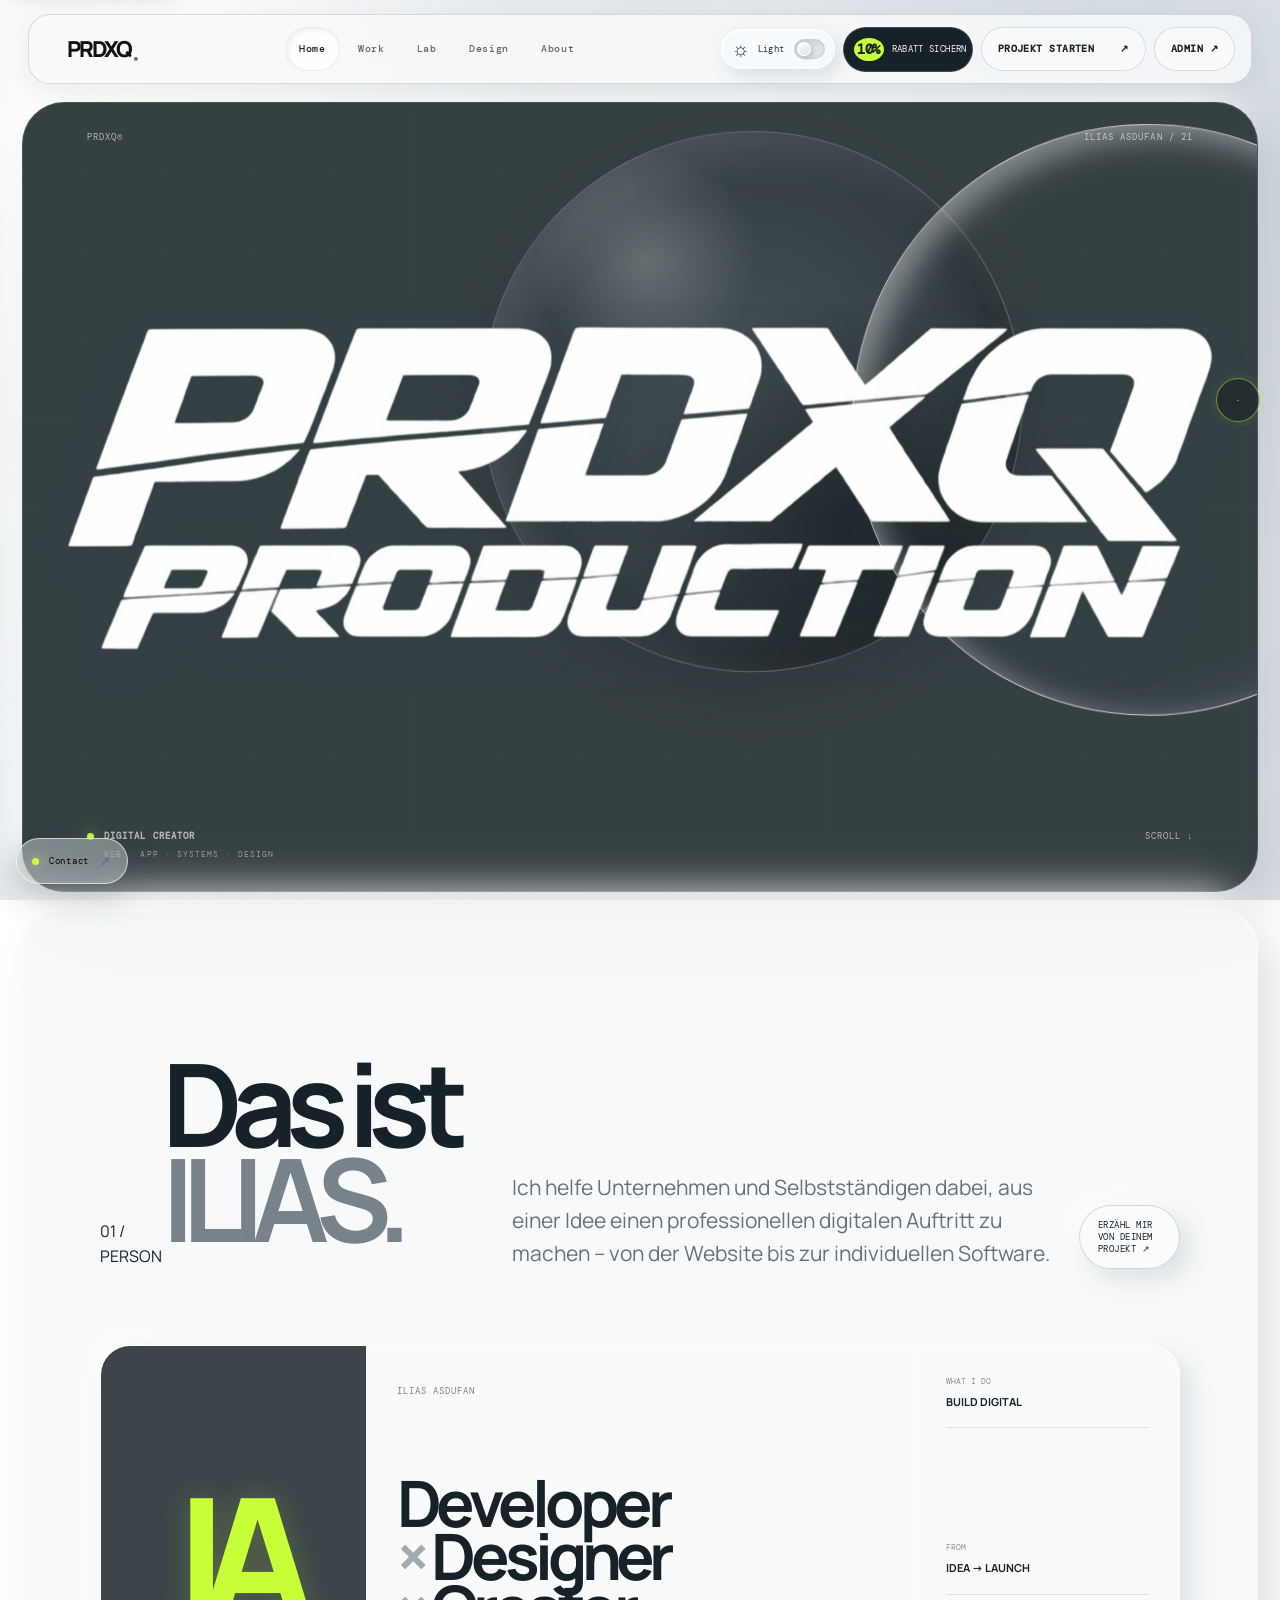
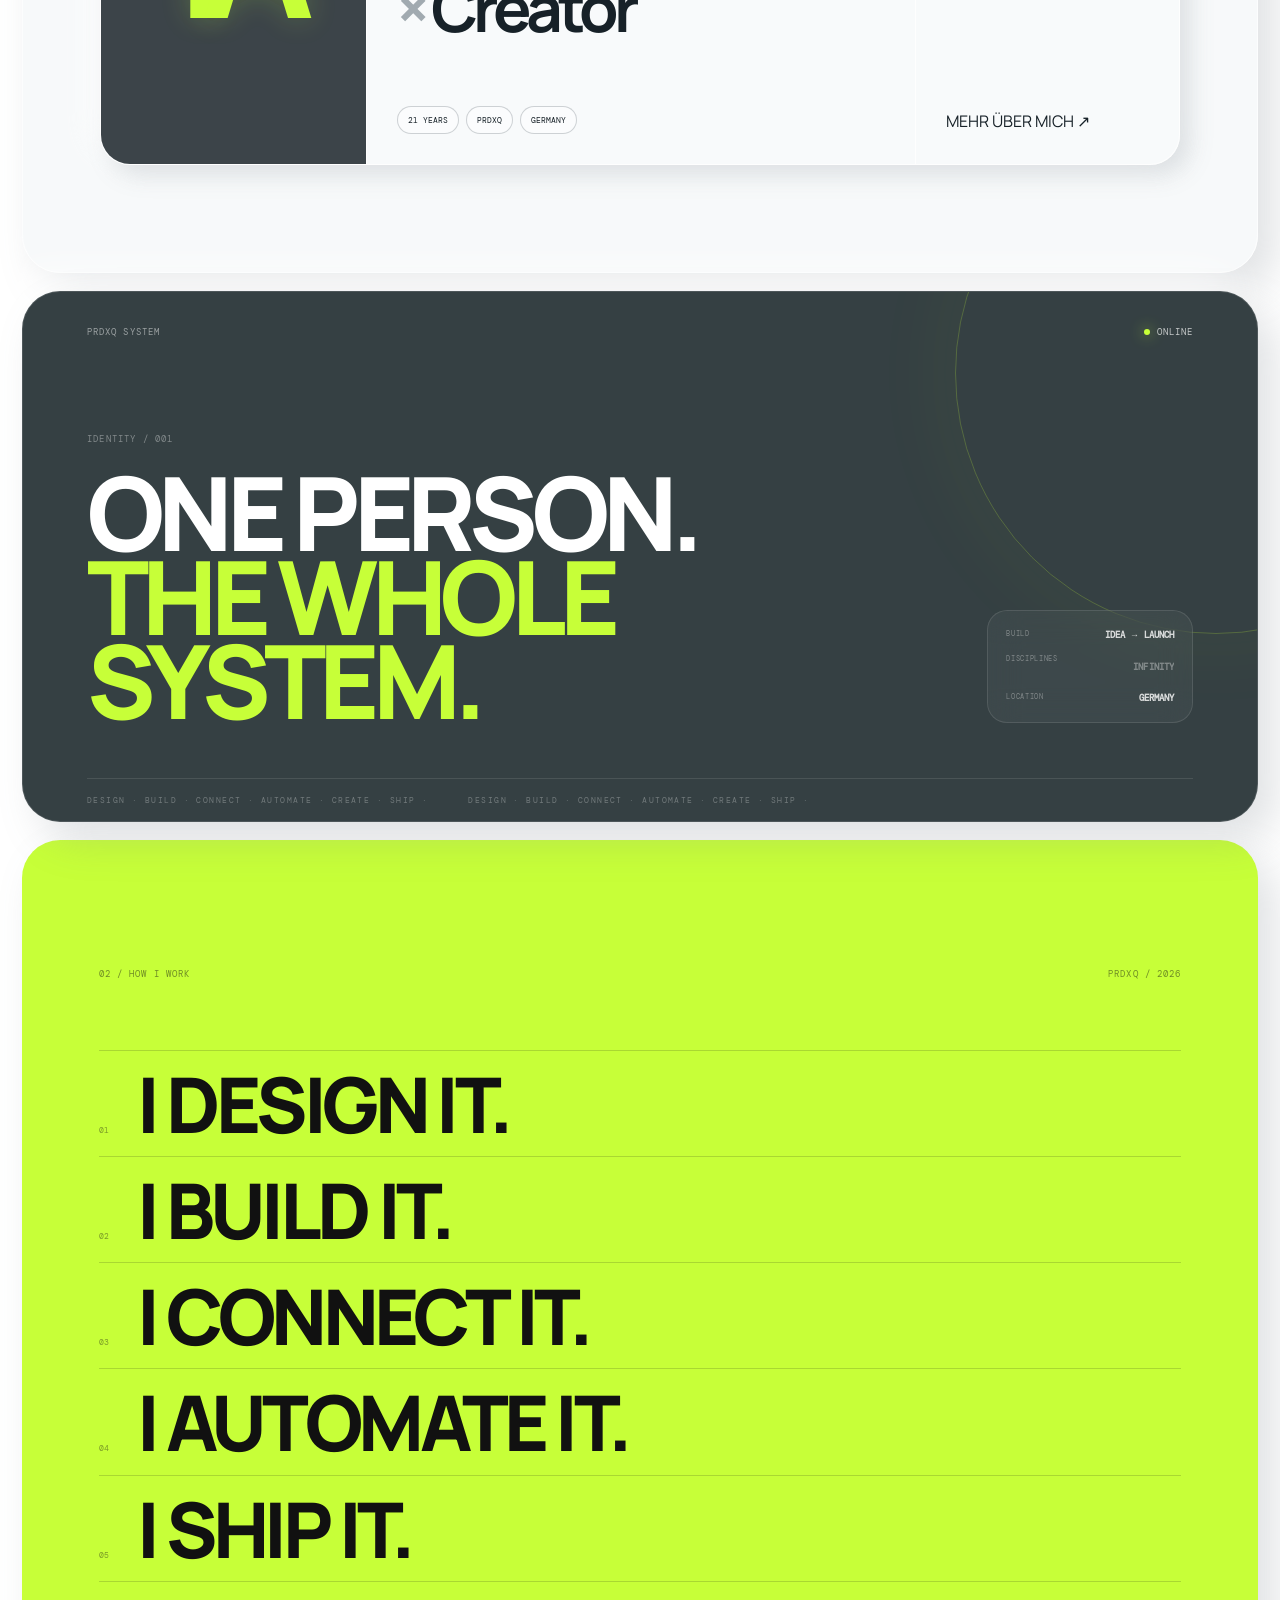
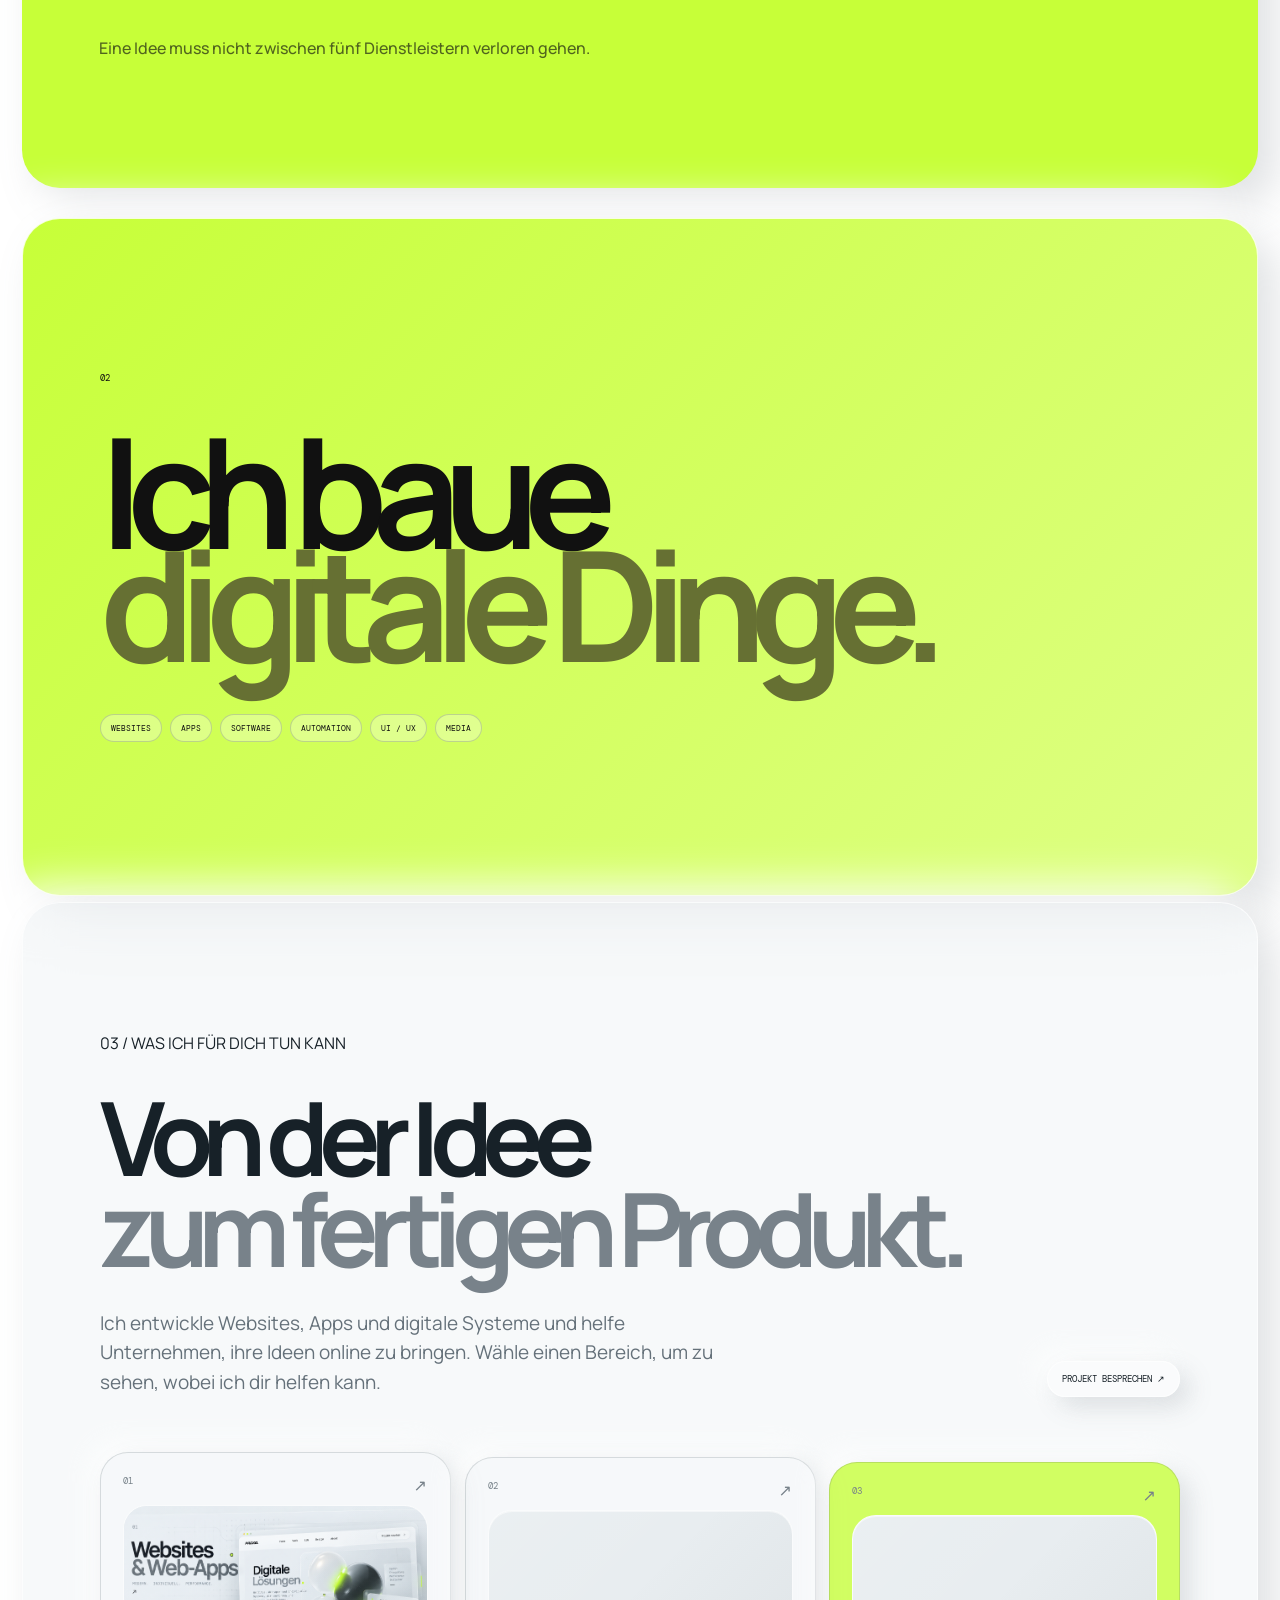
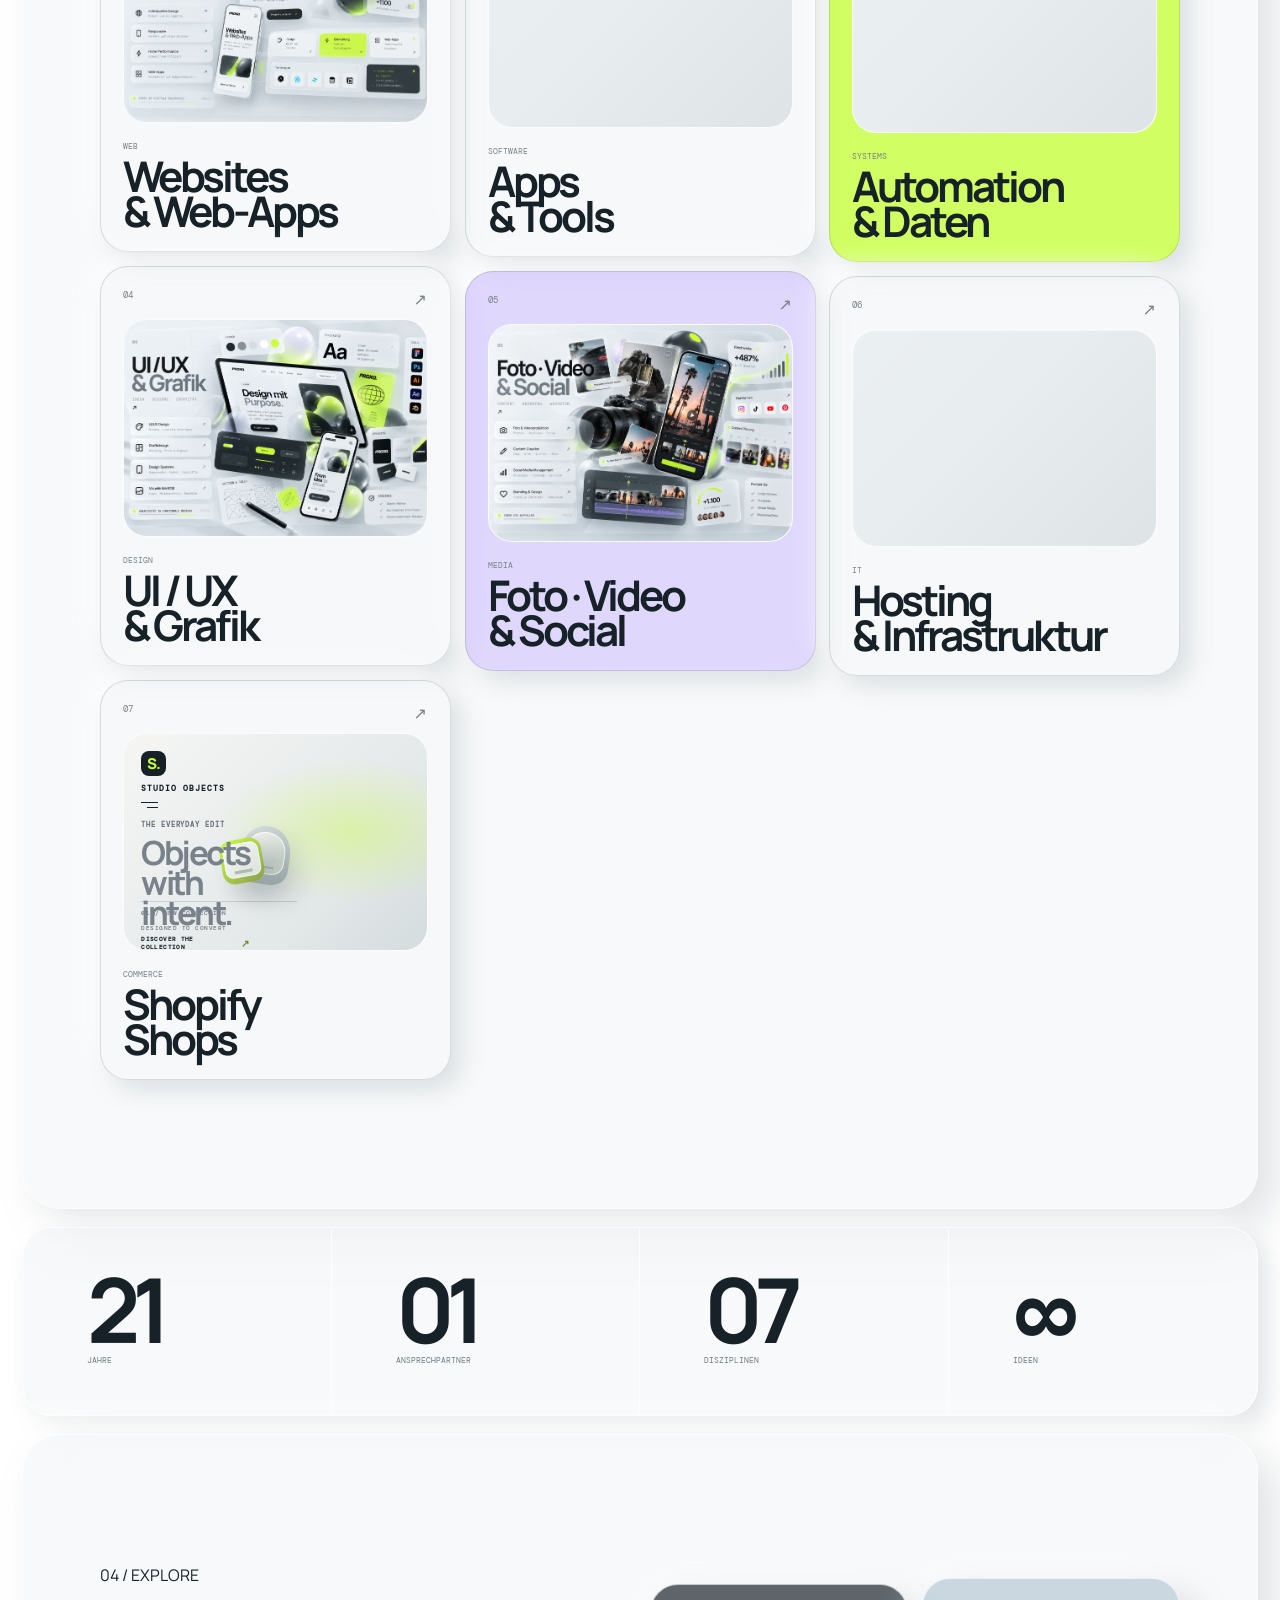
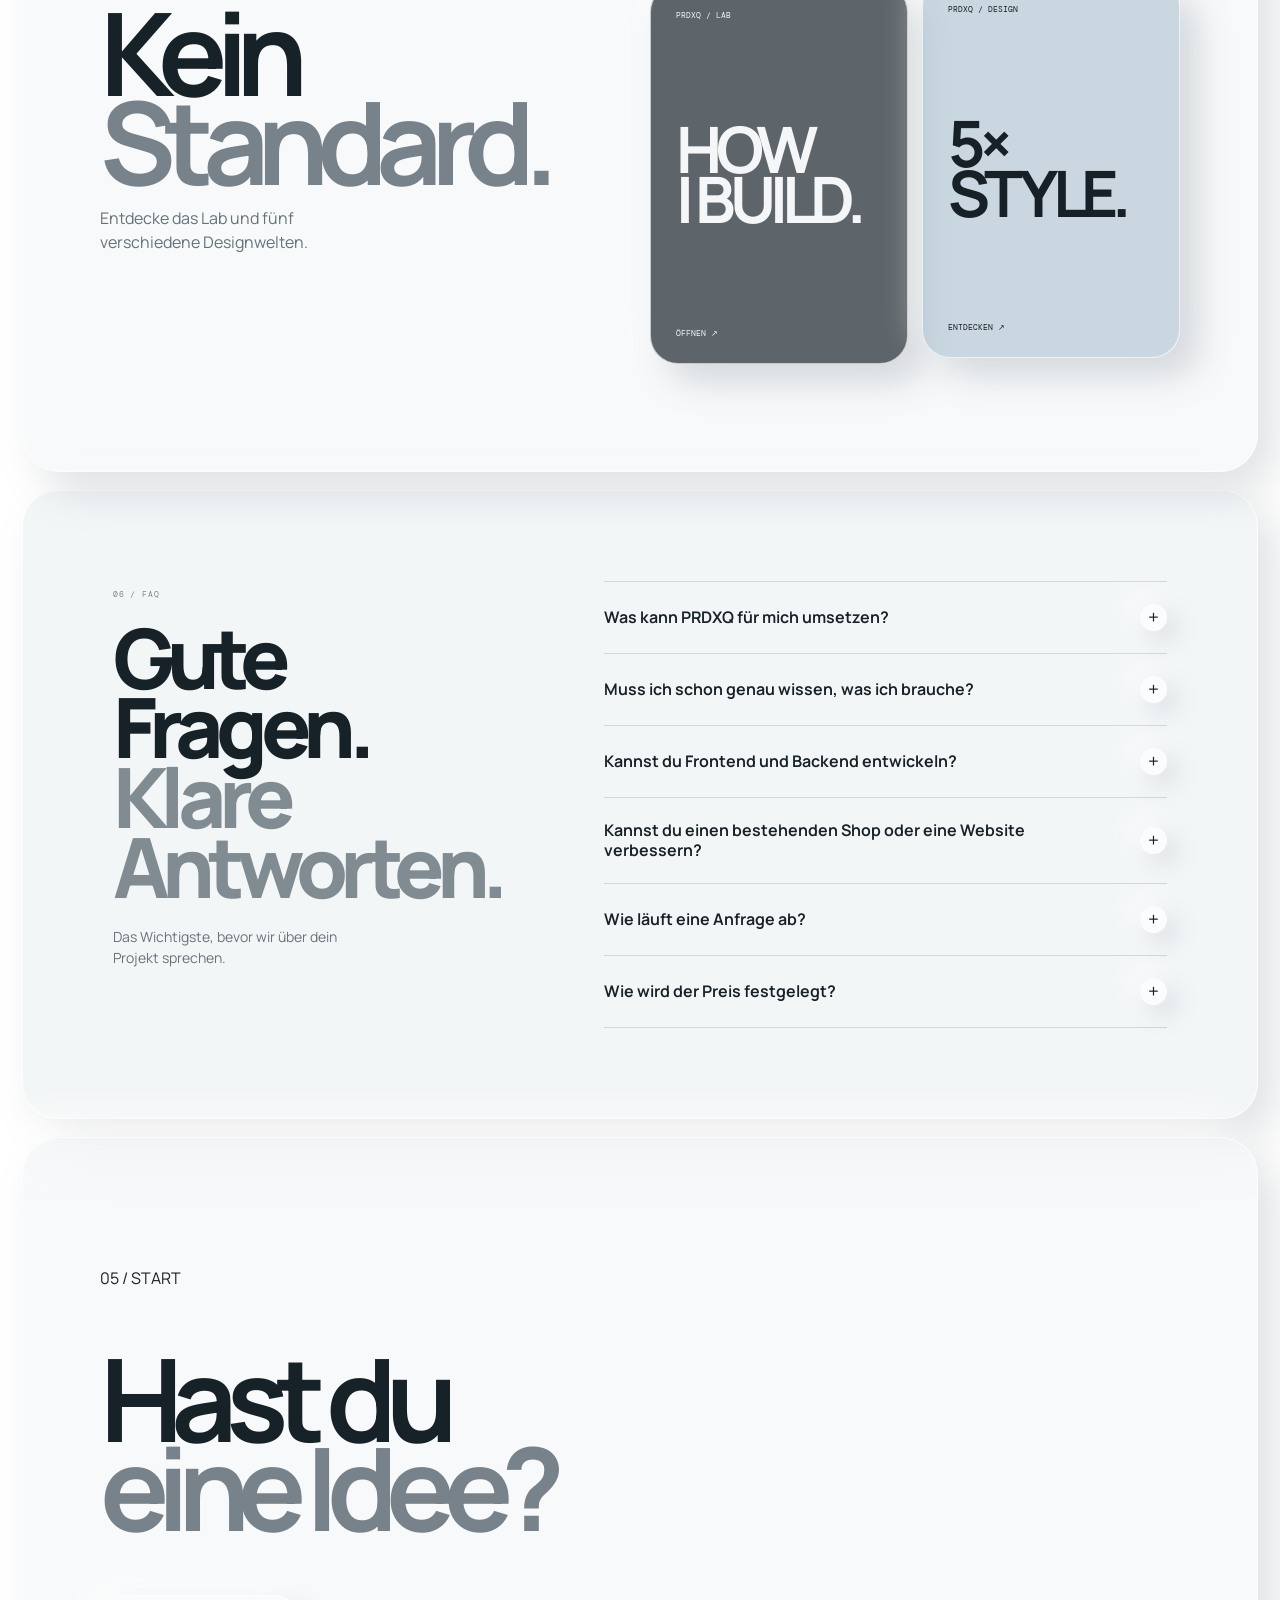
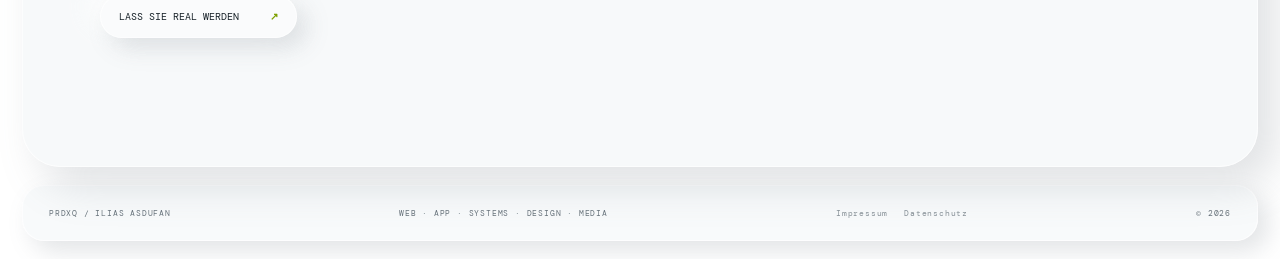
==== commit a73c833f: "Refresh reward and showcase asset cache versions" ====
--- a/index.html
+++ b/index.html
@@ -13,7 +13,7 @@
 .cap-grid .cap-card .cap-image-visual:after{content:"";position:absolute;inset:0;pointer-events:none;border-radius:inherit;background:linear-gradient(135deg,rgba(255,255,255,.12),transparent 42%,rgba(31,43,48,.05))}
 @media(max-width:700px){.cap-grid .cap-card .cap-image-visual{aspect-ratio:1.5;border-radius:18px}.cap-grid .cap-card .cap-image-visual img{object-position:center}}
 @media(prefers-reduced-motion:reduce){.cap-grid .cap-card .cap-image-visual img{transition:none}}
-</style><link rel="stylesheet" href="theme.css?v=20261101-1"><link rel="stylesheet" href="reward.css?v=20261026-5"></head><body>
+</style><link rel="stylesheet" href="theme.css?v=20261101-1"><link rel="stylesheet" href="reward.css?v=20261101-1"></head><body>
 <header class="nav"><a class="brand" href="index.html" aria-label="PRDXQ Home"><span class="brand-word">PRDXQ<sup>®</sup></span></a><nav><a class="active" href="index.html">Home</a><a href="work.html">Work</a><a href="lab.html">Lab</a><a href="design.html">Design</a><a href="about.html">About</a></nav><div class="nav-right"><a class="nav-cta" href="contact.html">Projekt starten <b>↗</b></a><button class="menu-toggle" aria-label="Menü öffnen" aria-expanded="false"><i></i><i></i></button></div></header><div class="mobile-menu"><a href="index.html">Home <b>01</b></a><a href="work.html">Work <b>02</b></a><a href="lab.html">Lab <b>03</b></a><a href="design.html">Design <b>04</b></a><a href="about.html">About <b>05</b></a><a href="contact.html">Kontakt <b>06</b></a></div>
 <main>
 <section class="hero-poster"><canvas class="hero-3d-canvas" aria-hidden="true"></canvas><div class="hero-noise"></div><div class="hero-top"><span>PRDXQ®</span><span>ILIAS ASDUFAN / 21</span></div><div class="hero-word"><img src="PRDXQ-Production-clean.png" alt="PRDXQ Production"></div><div class="hero-bottom"><div><span class="acid-dot"></span><b>DIGITAL CREATOR</b><small>WEB · APP · SYSTEMS · DESIGN</small></div><a href="#who">SCROLL <b>↓</b></a></div></section>
@@ -76,4 +76,4 @@
 </section>
 
 <section class="final-poster"><span>05 / START</span><h2>Hast du<br><em>eine Idee?</em></h2><a href="contact.html">LASS SIE REAL WERDEN <b>↗</b></a></section>
-</main><footer><span>PRDXQ / ILIAS ASDUFAN</span><span>WEB · APP · SYSTEMS · DESIGN · MEDIA</span><span class="legal-links"><a href="impressum.html">Impressum</a><a href="datenschutz.html">Datenschutz</a></span><span>© 2026</span></footer><script src="script.js"></script><script src="admin-link.js?v=20261021-3"></script><script src="theme-switch.js?v=20261021-3"></script><script src="reward.js?v=20261024-1"></script></body></html>+</main><footer><span>PRDXQ / ILIAS ASDUFAN</span><span>WEB · APP · SYSTEMS · DESIGN · MEDIA</span><span class="legal-links"><a href="impressum.html">Impressum</a><a href="datenschutz.html">Datenschutz</a></span><span>© 2026</span></footer><script src="script.js"></script><script src="admin-link.js?v=20261021-3"></script><script src="theme-switch.js?v=20261021-3"></script><script src="reward.js?v=20261101-1"></script></body></html>
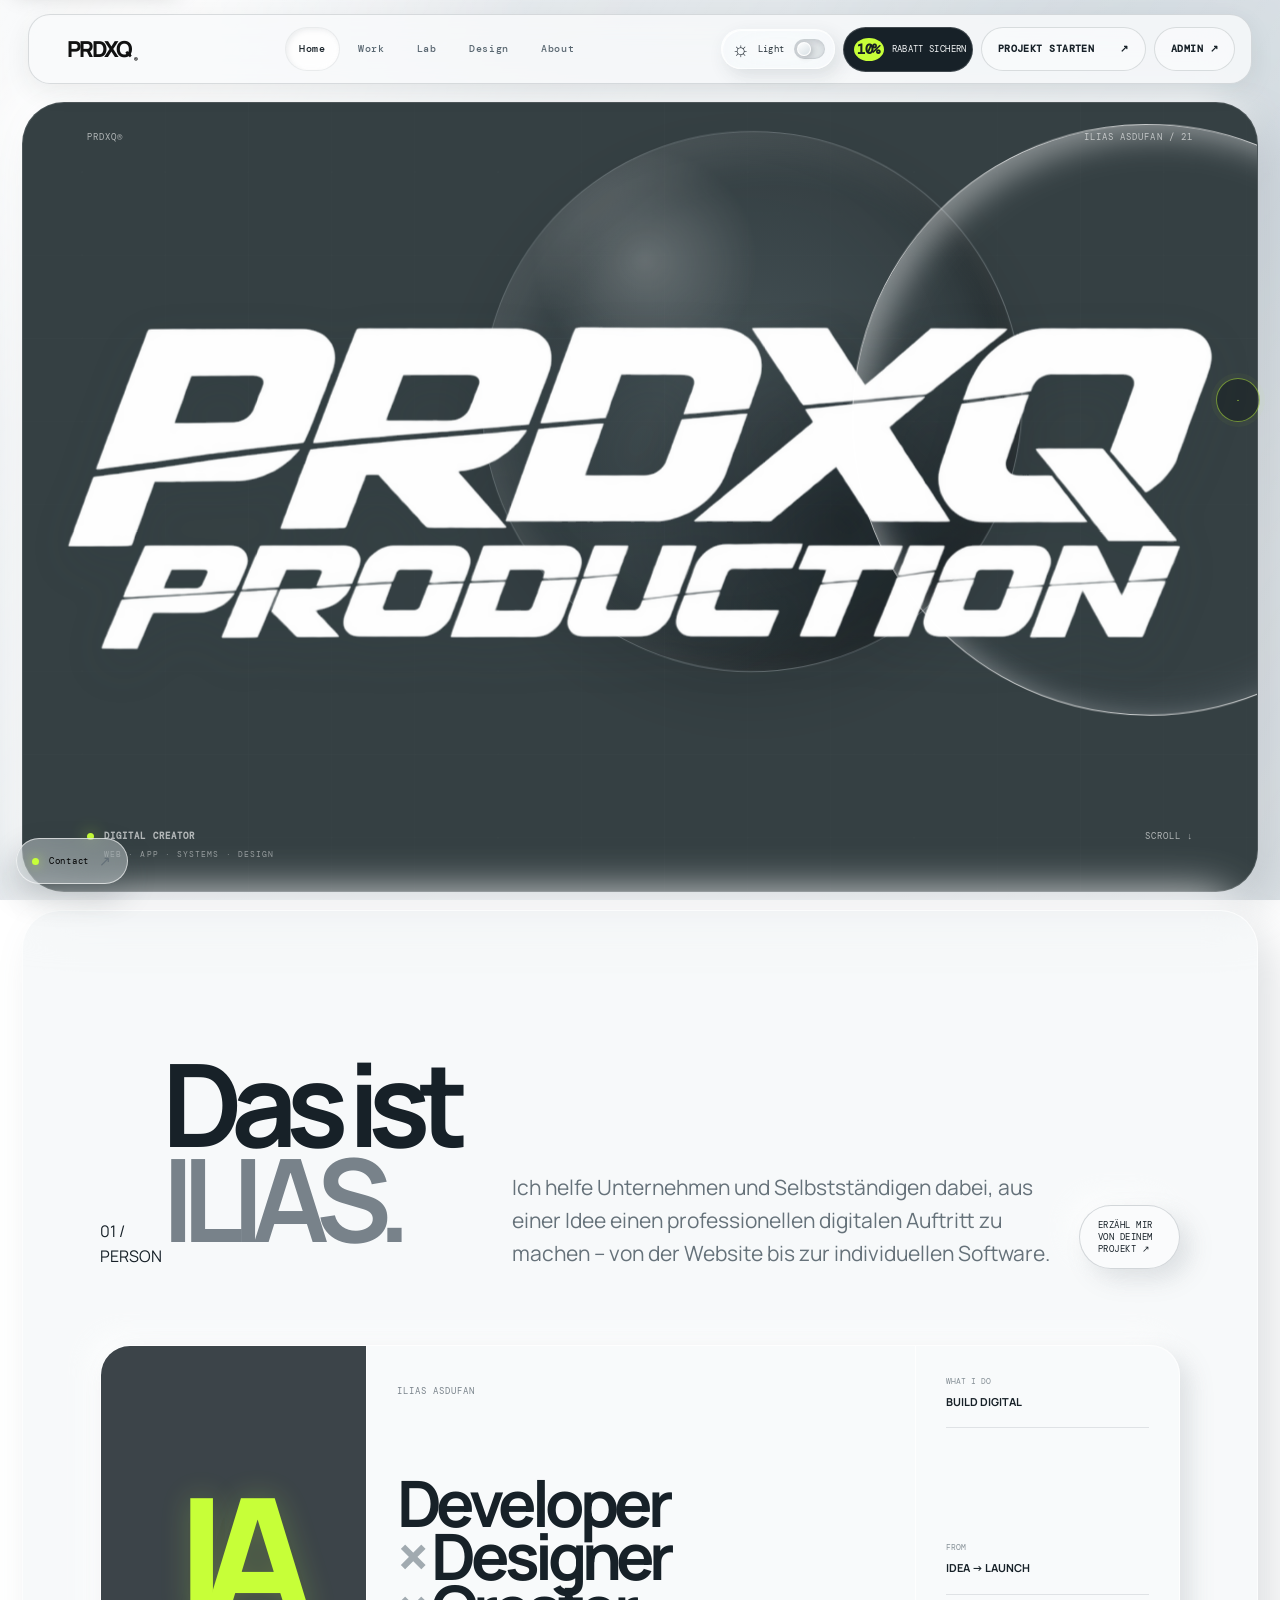
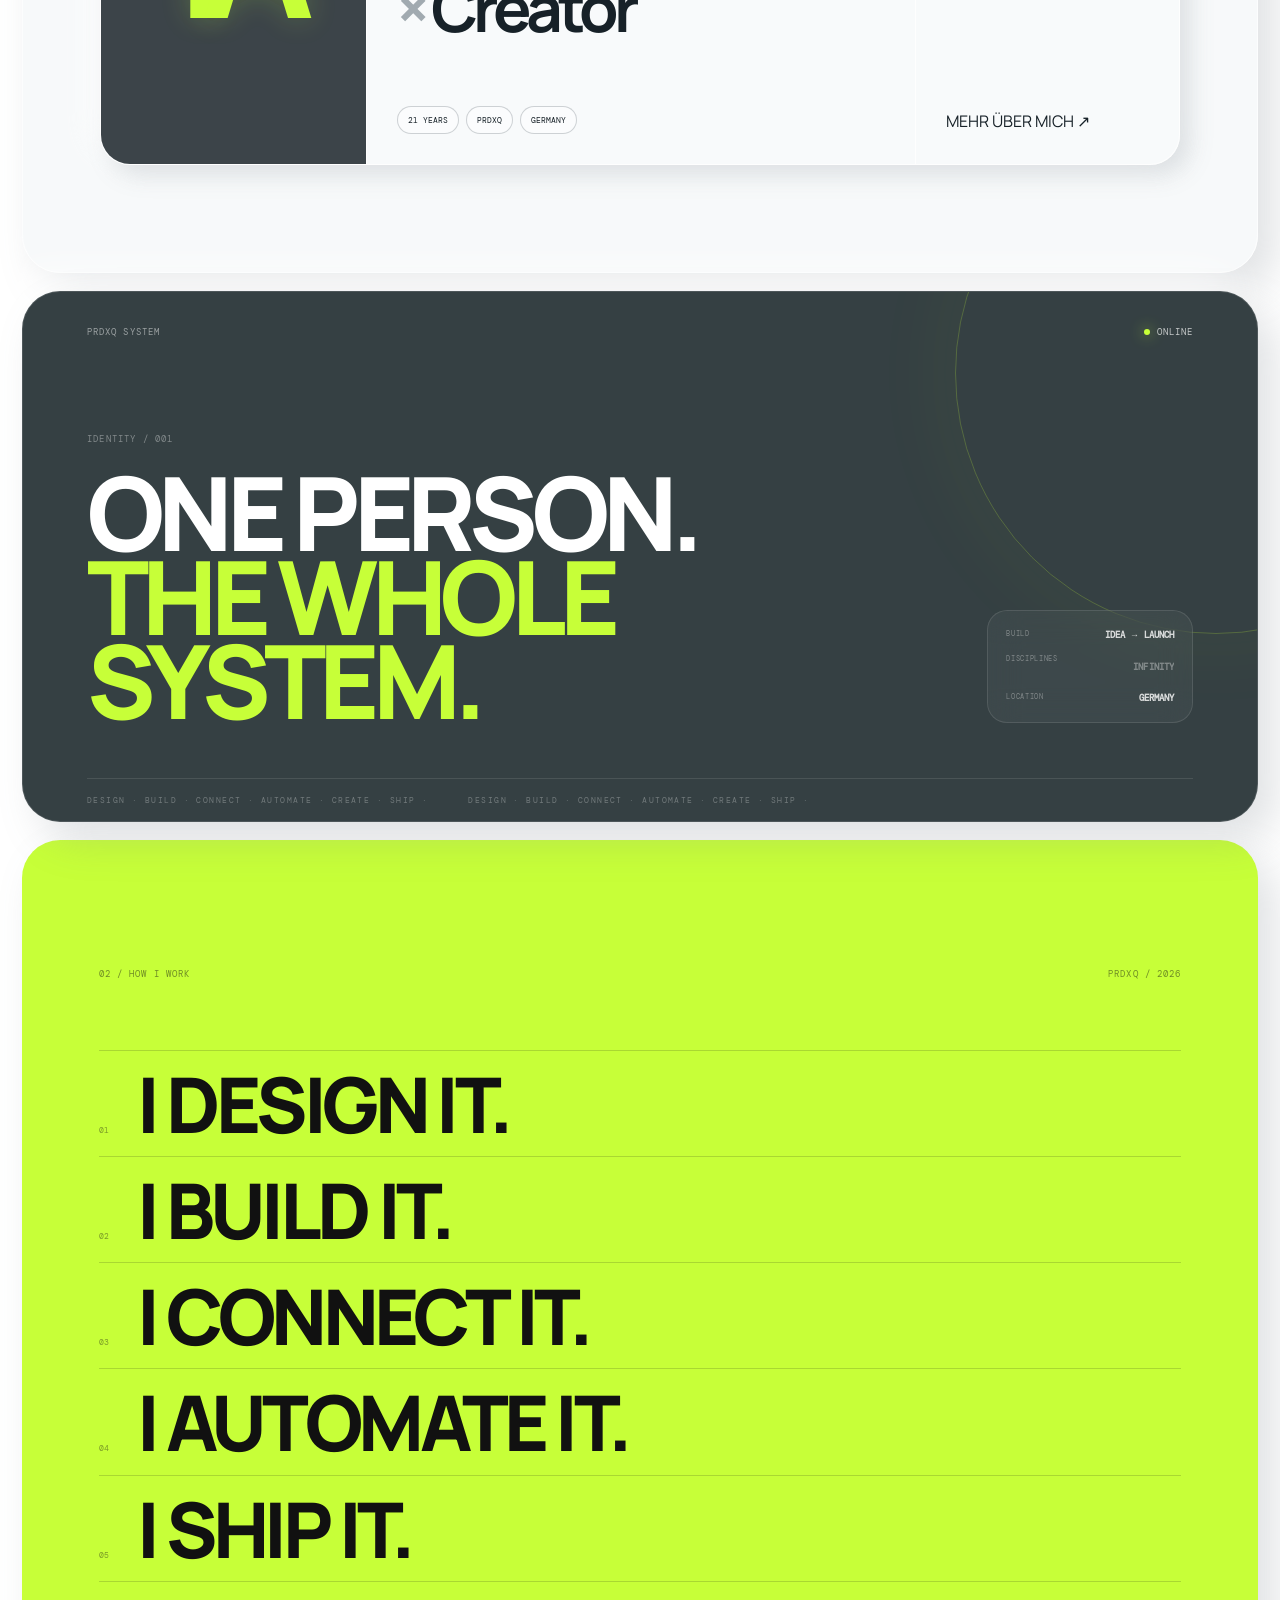
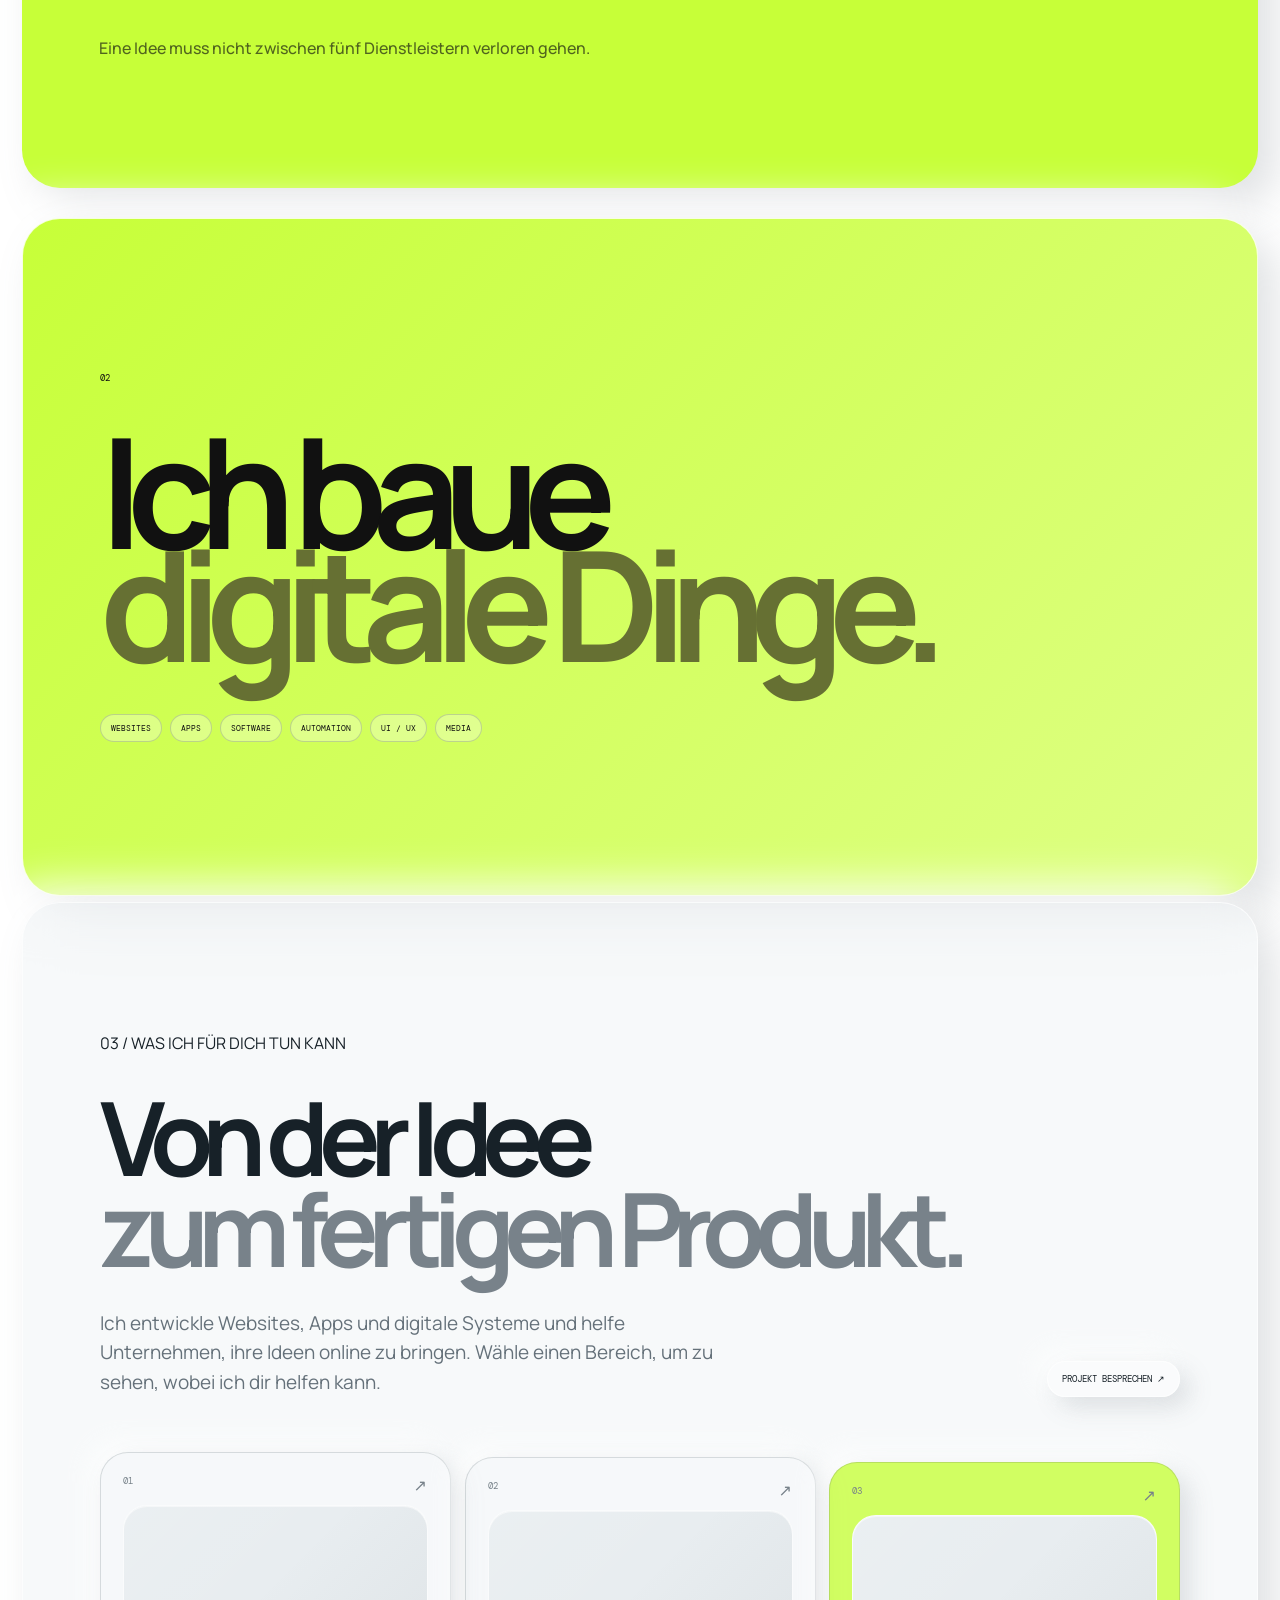
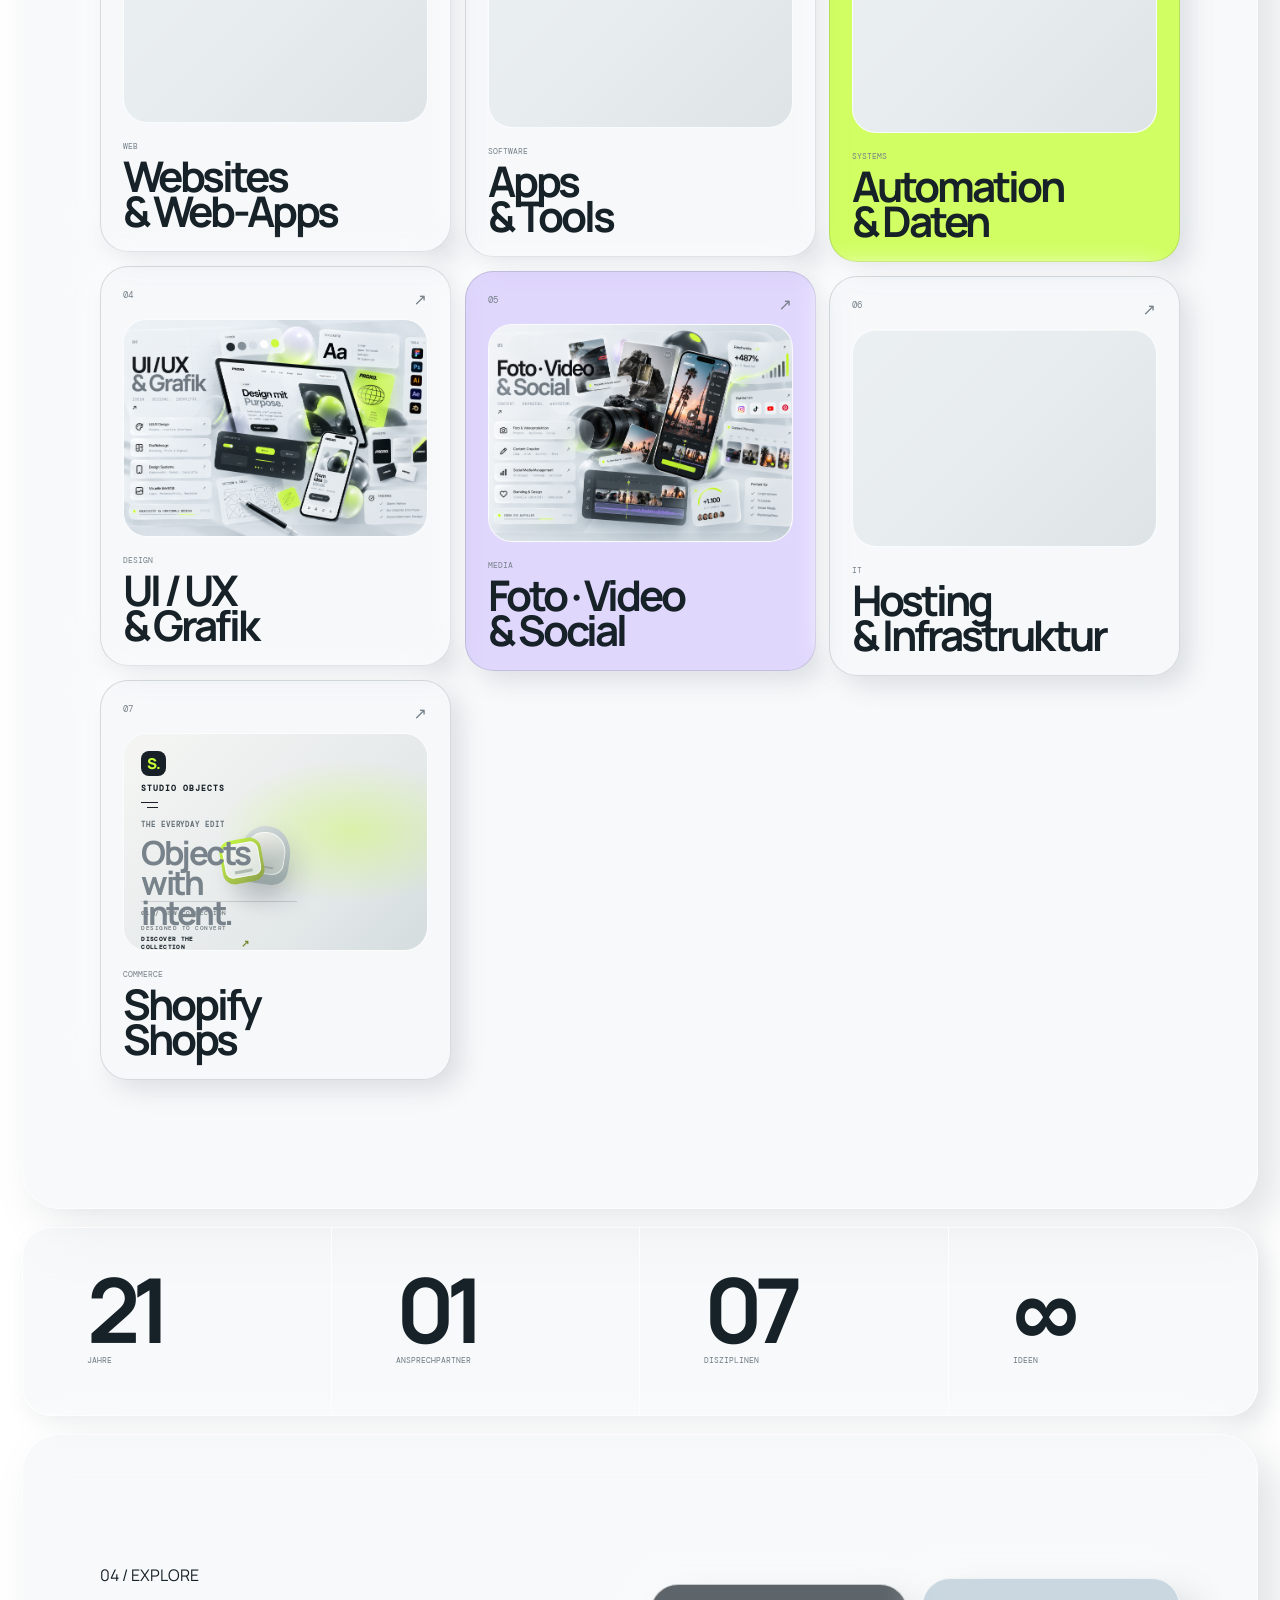
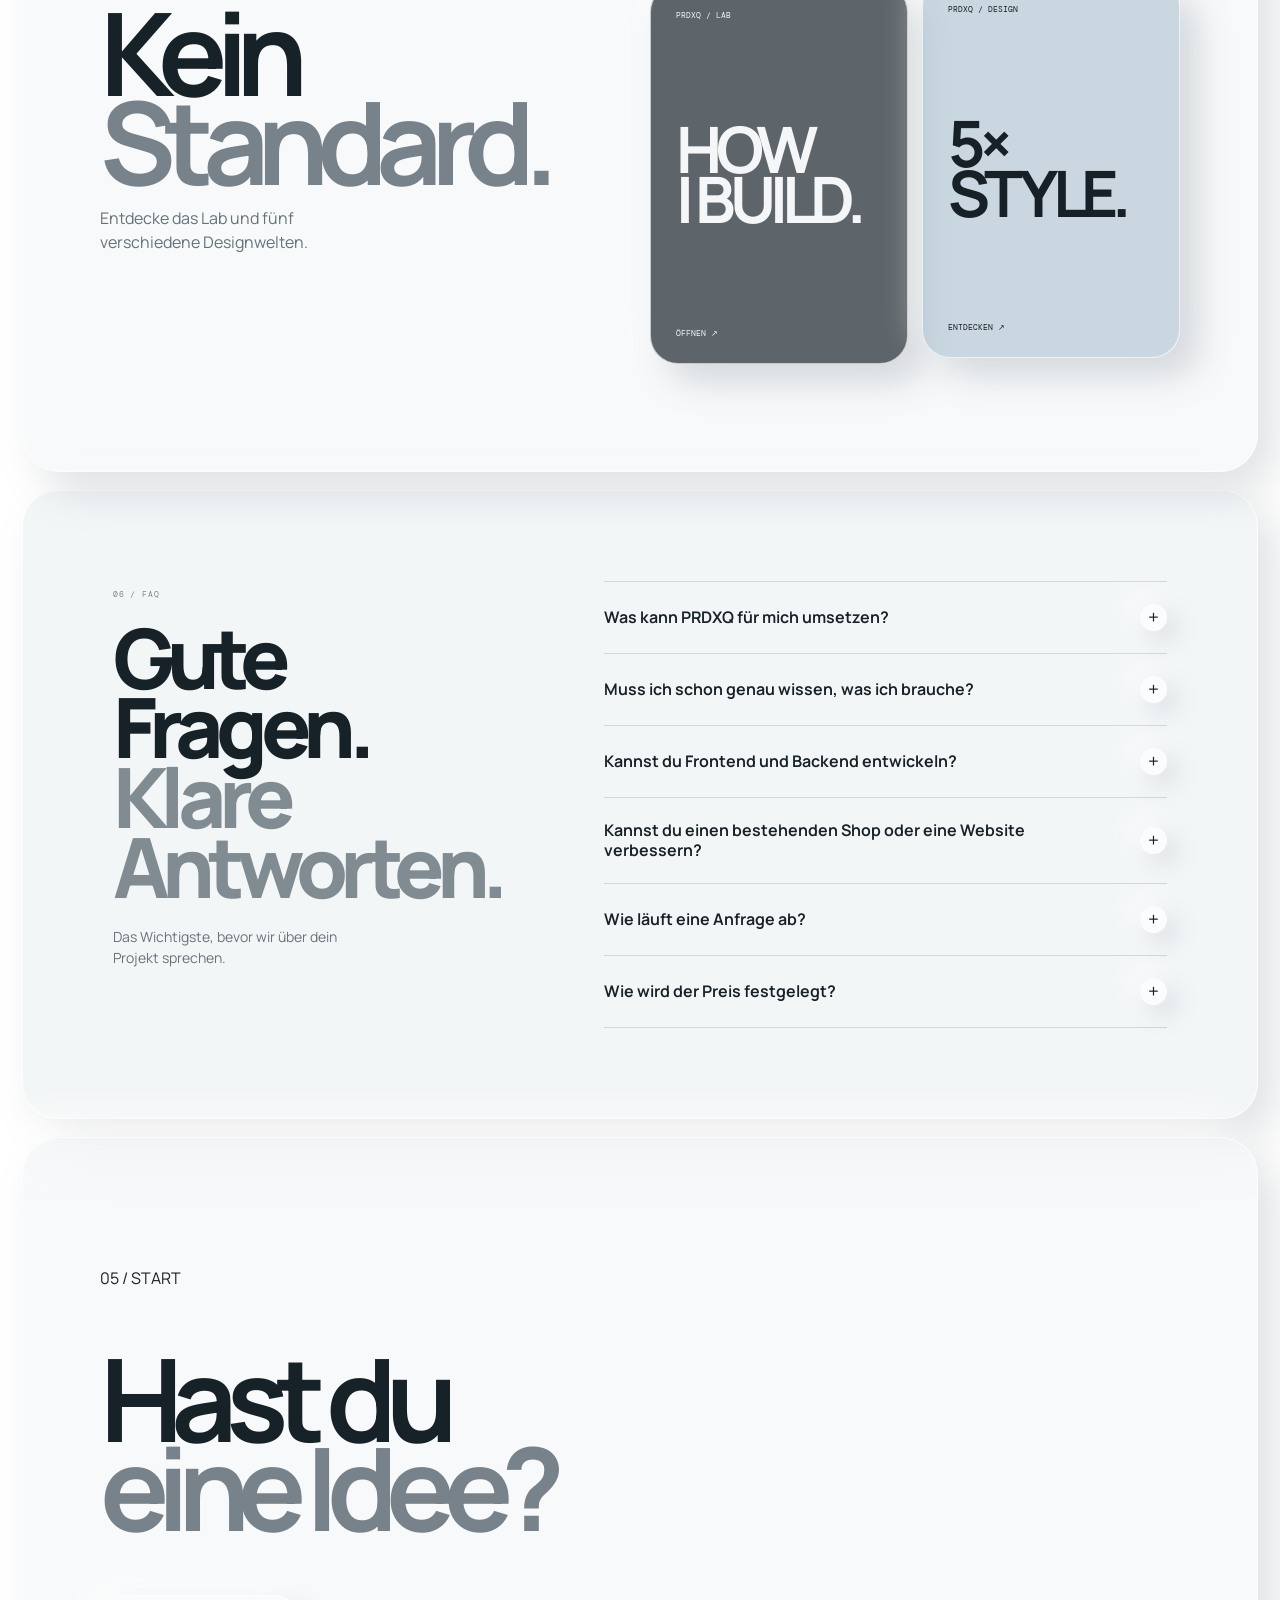
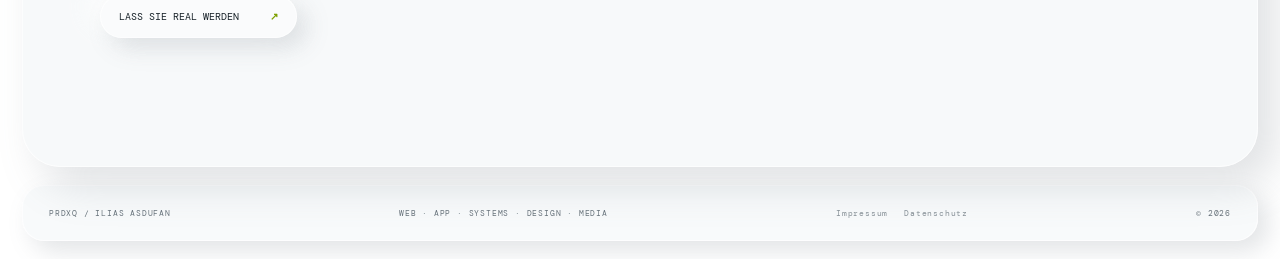
==== commit 8fc867af: "Refresh navigation script cache versions on core pages" ====
--- a/index.html
+++ b/index.html
@@ -76,4 +76,4 @@
 </section>
 
 <section class="final-poster"><span>05 / START</span><h2>Hast du<br><em>eine Idee?</em></h2><a href="contact.html">LASS SIE REAL WERDEN <b>↗</b></a></section>
-</main><footer><span>PRDXQ / ILIAS ASDUFAN</span><span>WEB · APP · SYSTEMS · DESIGN · MEDIA</span><span class="legal-links"><a href="impressum.html">Impressum</a><a href="datenschutz.html">Datenschutz</a></span><span>© 2026</span></footer><script src="script.js"></script><script src="admin-link.js?v=20261021-3"></script><script src="theme-switch.js?v=20261021-3"></script><script src="reward.js?v=20261101-1"></script></body></html>+</main><footer><span>PRDXQ / ILIAS ASDUFAN</span><span>WEB · APP · SYSTEMS · DESIGN · MEDIA</span><span class="legal-links"><a href="impressum.html">Impressum</a><a href="datenschutz.html">Datenschutz</a></span><span>© 2026</span></footer><script src="script.js?v=20261101-1"></script><script src="admin-link.js?v=20261021-3"></script><script src="theme-switch.js?v=20261101-1"></script><script src="reward.js?v=20261101-1"></script></body></html>
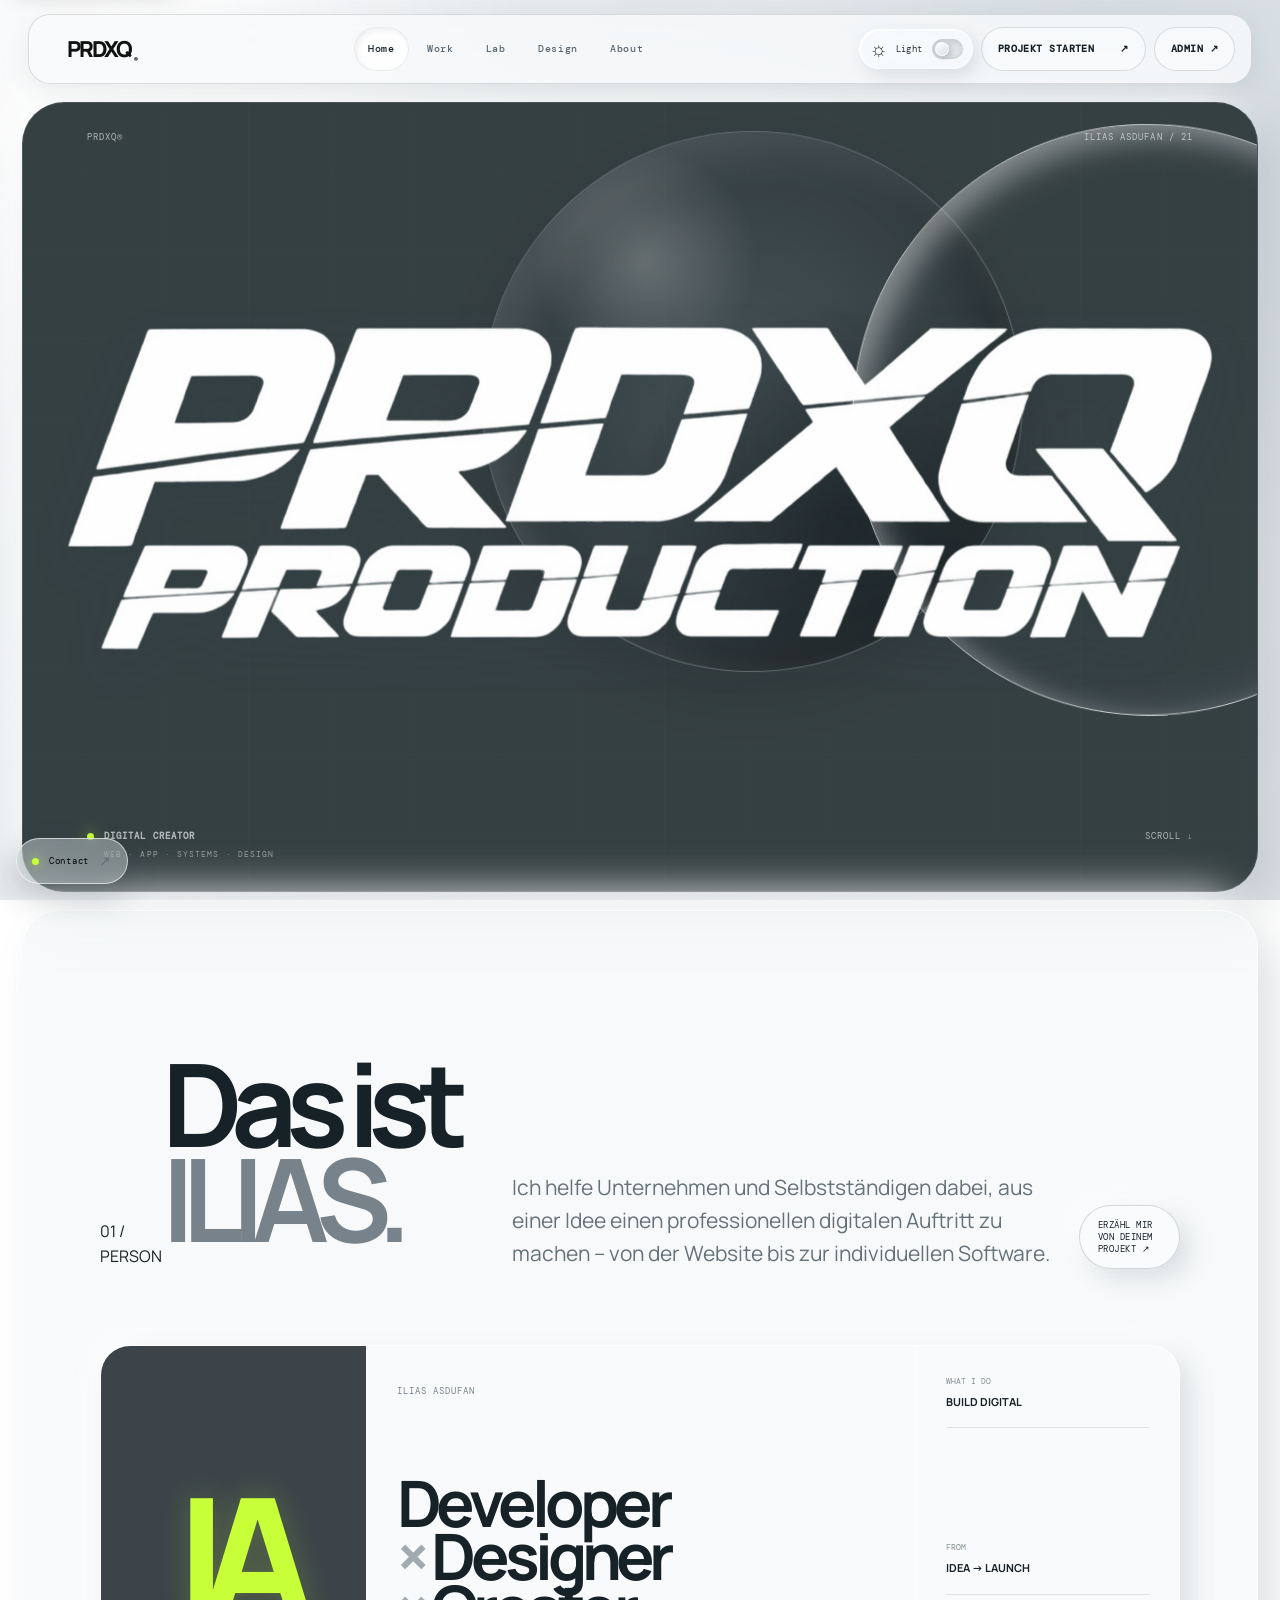
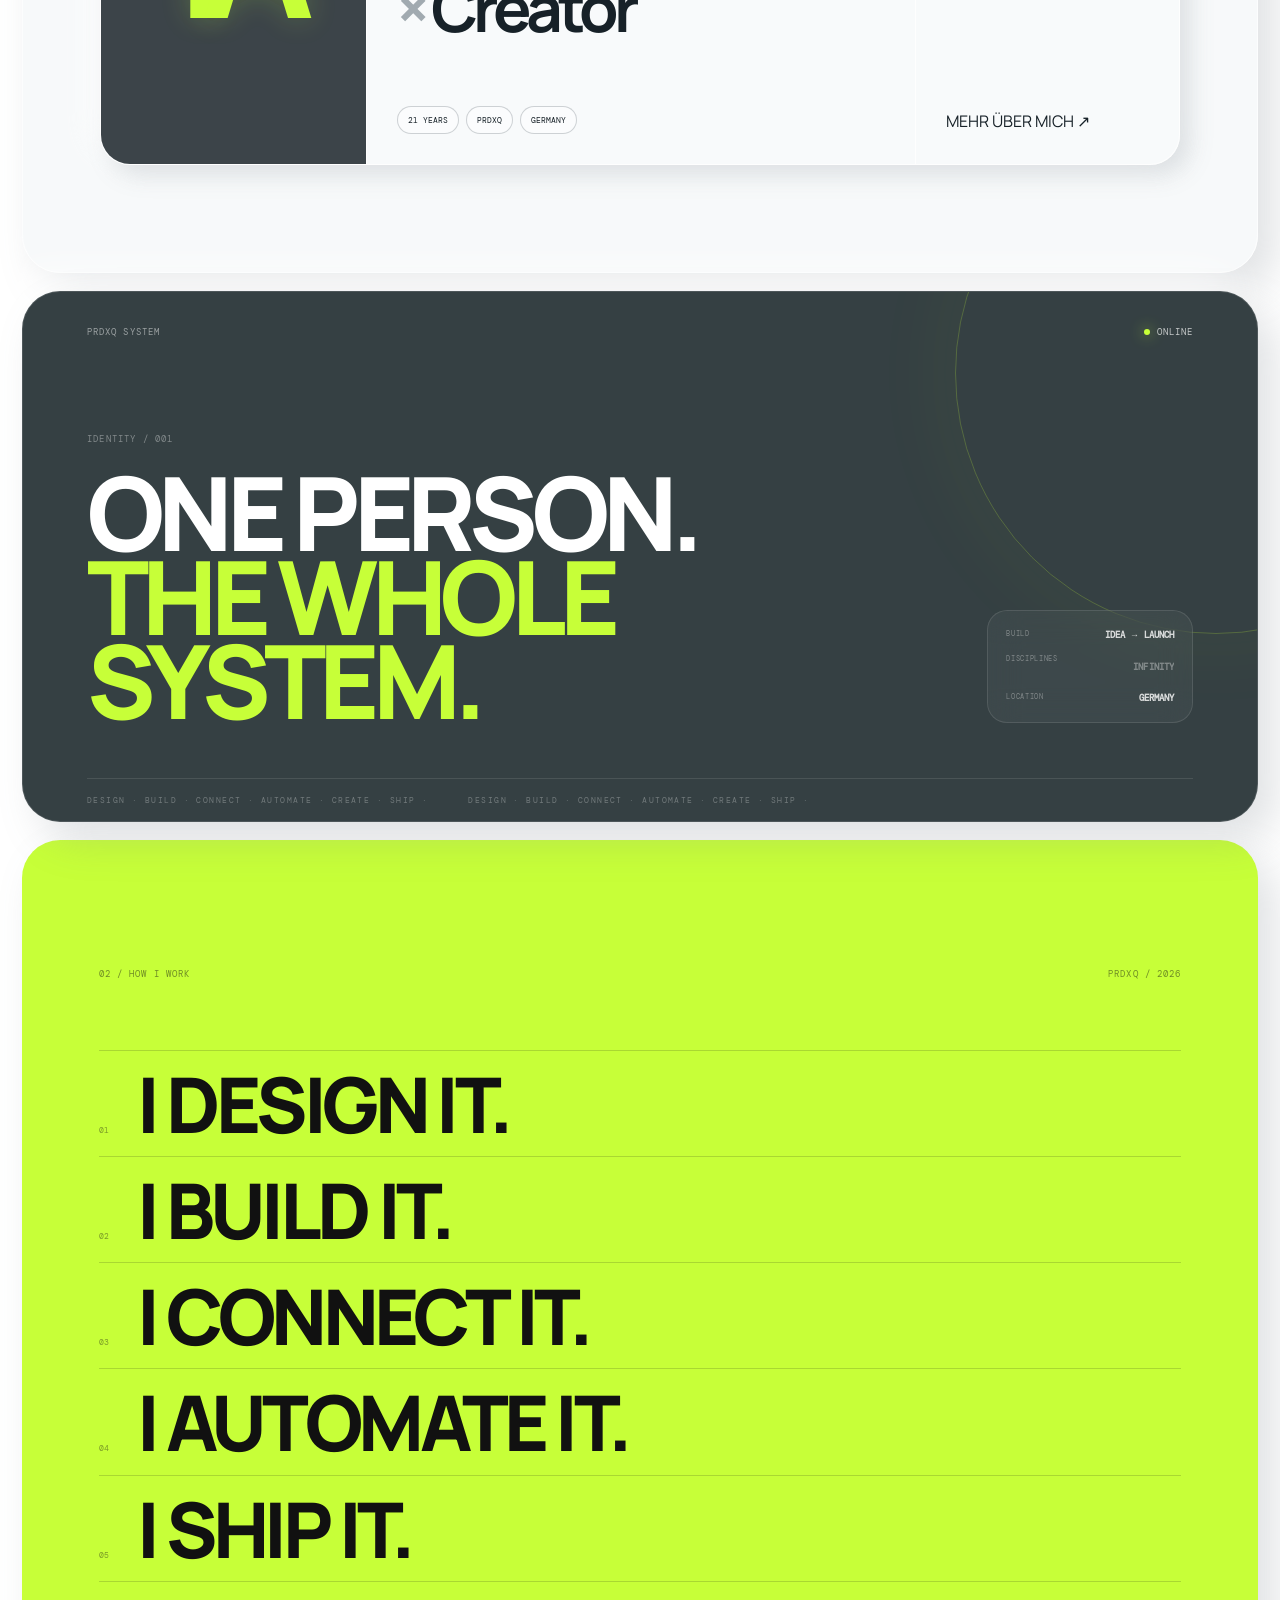
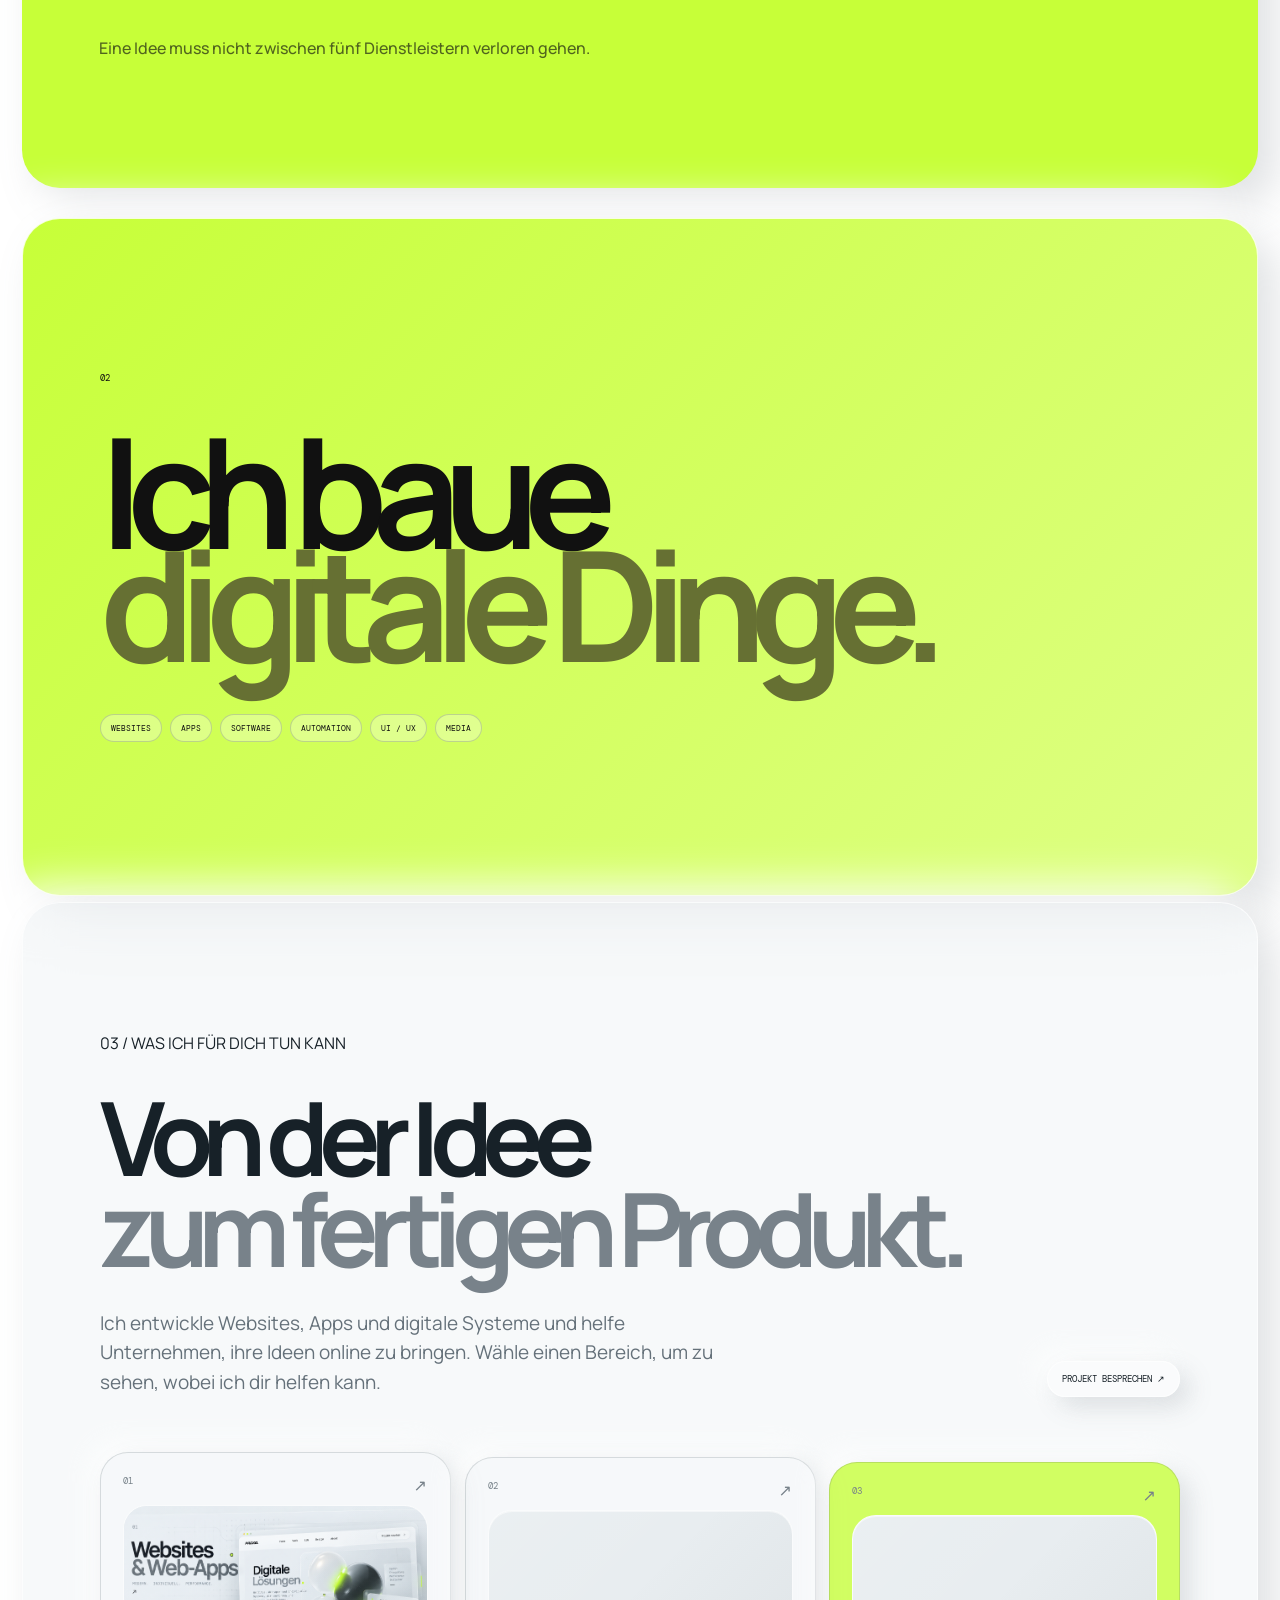
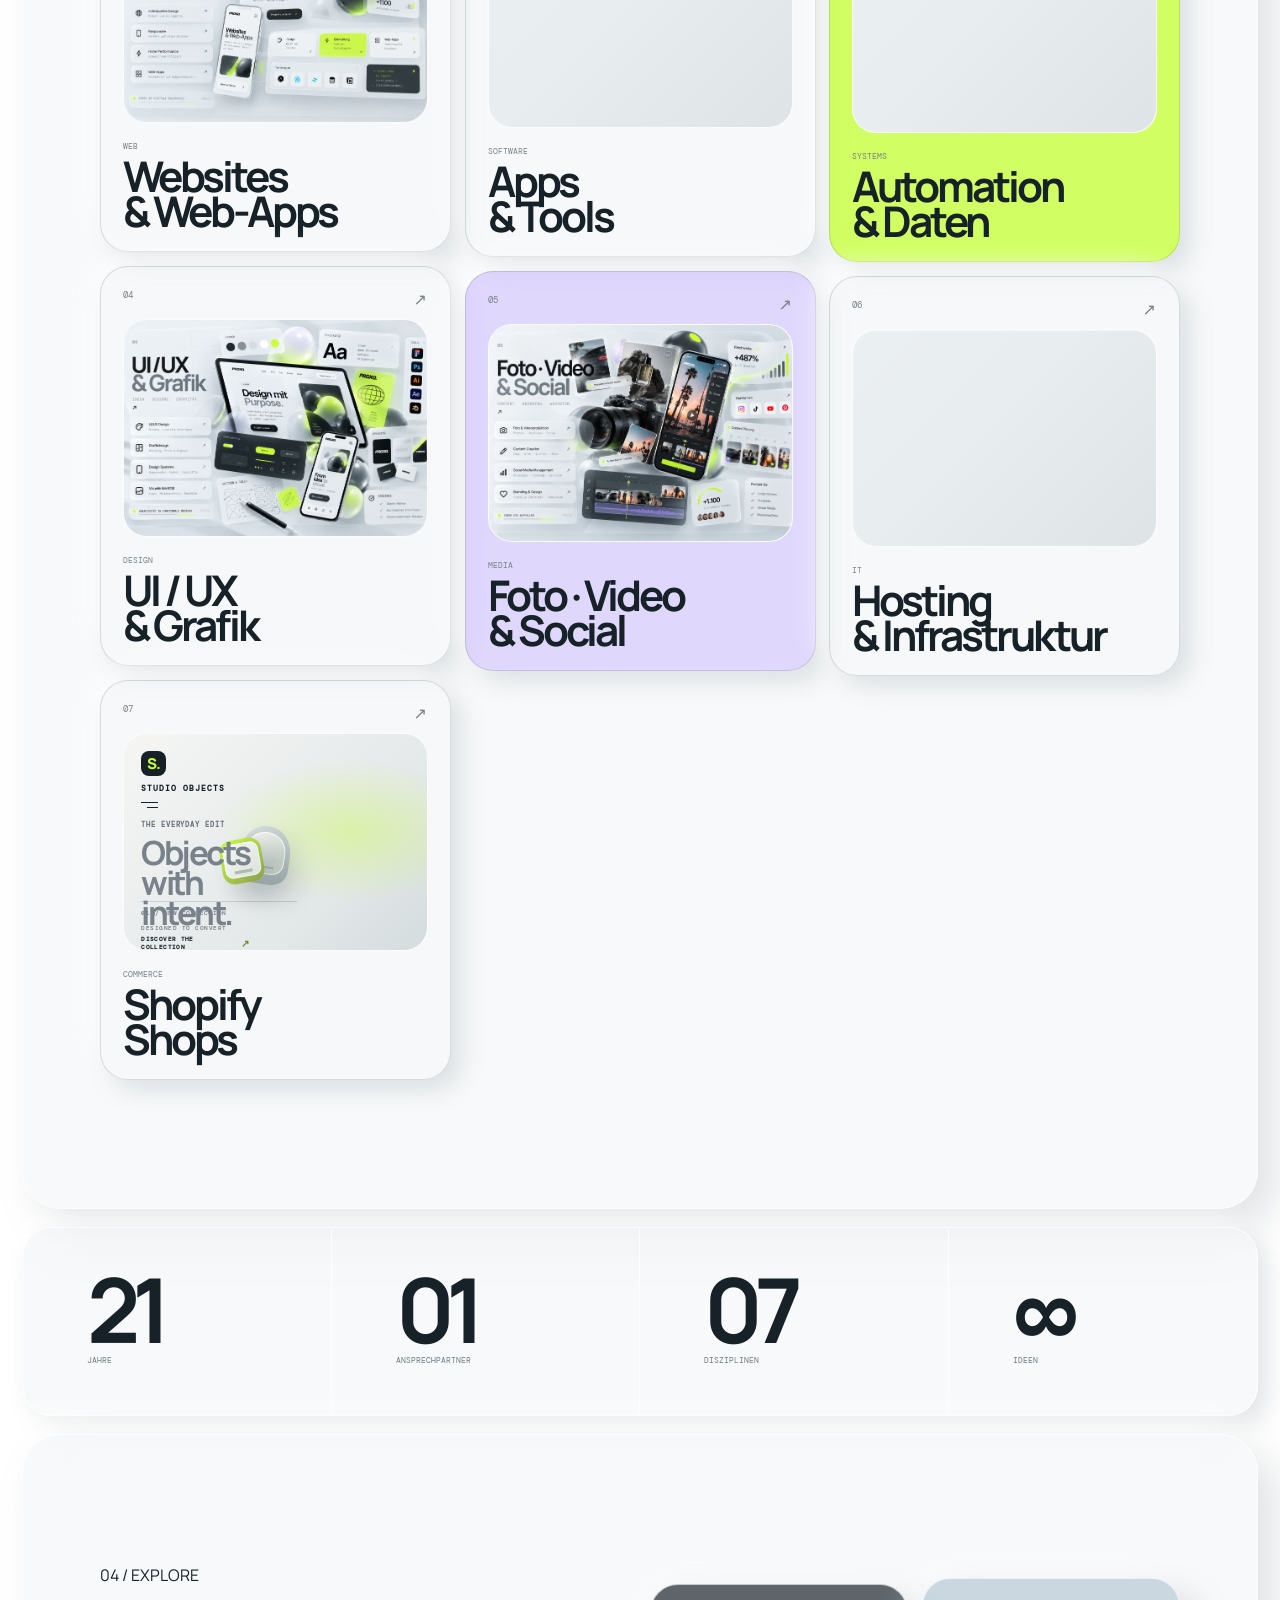
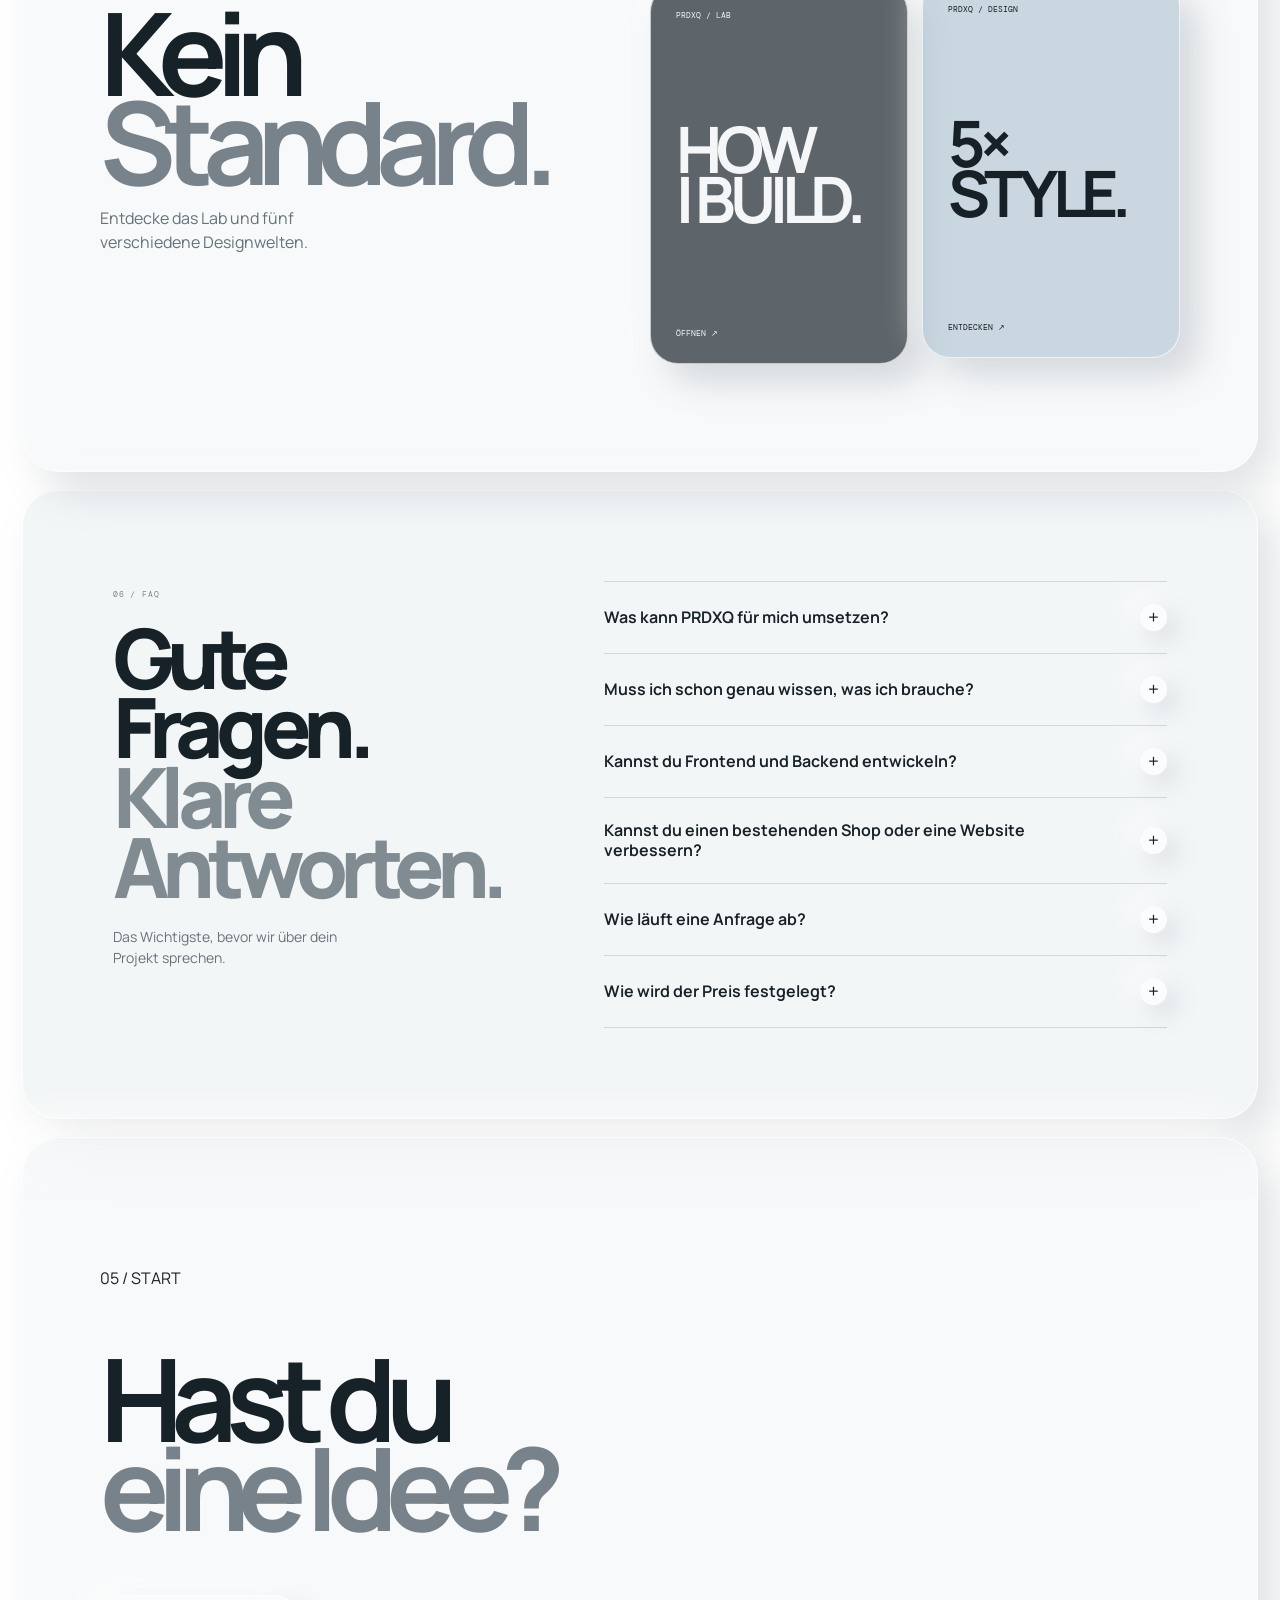
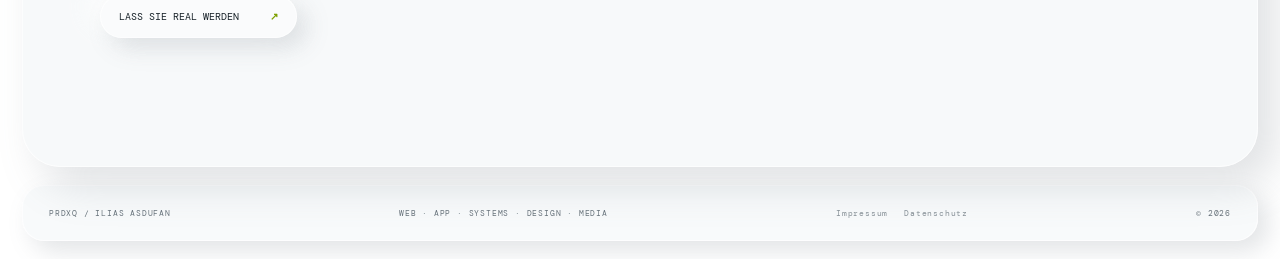
==== commit 1db54067: "Remove 10% reward puzzle concept" ====
--- a/index.html
+++ b/index.html
@@ -13,7 +13,7 @@
 .cap-grid .cap-card .cap-image-visual:after{content:"";position:absolute;inset:0;pointer-events:none;border-radius:inherit;background:linear-gradient(135deg,rgba(255,255,255,.12),transparent 42%,rgba(31,43,48,.05))}
 @media(max-width:700px){.cap-grid .cap-card .cap-image-visual{aspect-ratio:1.5;border-radius:18px}.cap-grid .cap-card .cap-image-visual img{object-position:center}}
 @media(prefers-reduced-motion:reduce){.cap-grid .cap-card .cap-image-visual img{transition:none}}
-</style><link rel="stylesheet" href="theme.css?v=20261101-1"><link rel="stylesheet" href="reward.css?v=20261101-1"></head><body>
+</style><link rel="stylesheet" href="theme.css?v=20261101-1"></head><body>
 <header class="nav"><a class="brand" href="index.html" aria-label="PRDXQ Home"><span class="brand-word">PRDXQ<sup>®</sup></span></a><nav><a class="active" href="index.html">Home</a><a href="work.html">Work</a><a href="lab.html">Lab</a><a href="design.html">Design</a><a href="about.html">About</a></nav><div class="nav-right"><a class="nav-cta" href="contact.html">Projekt starten <b>↗</b></a><button class="menu-toggle" aria-label="Menü öffnen" aria-expanded="false"><i></i><i></i></button></div></header><div class="mobile-menu"><a href="index.html">Home <b>01</b></a><a href="work.html">Work <b>02</b></a><a href="lab.html">Lab <b>03</b></a><a href="design.html">Design <b>04</b></a><a href="about.html">About <b>05</b></a><a href="contact.html">Kontakt <b>06</b></a></div>
 <main>
 <section class="hero-poster"><canvas class="hero-3d-canvas" aria-hidden="true"></canvas><div class="hero-noise"></div><div class="hero-top"><span>PRDXQ®</span><span>ILIAS ASDUFAN / 21</span></div><div class="hero-word"><img src="PRDXQ-Production-clean.png" alt="PRDXQ Production"></div><div class="hero-bottom"><div><span class="acid-dot"></span><b>DIGITAL CREATOR</b><small>WEB · APP · SYSTEMS · DESIGN</small></div><a href="#who">SCROLL <b>↓</b></a></div></section>
@@ -76,4 +76,4 @@
 </section>
 
 <section class="final-poster"><span>05 / START</span><h2>Hast du<br><em>eine Idee?</em></h2><a href="contact.html">LASS SIE REAL WERDEN <b>↗</b></a></section>
-</main><footer><span>PRDXQ / ILIAS ASDUFAN</span><span>WEB · APP · SYSTEMS · DESIGN · MEDIA</span><span class="legal-links"><a href="impressum.html">Impressum</a><a href="datenschutz.html">Datenschutz</a></span><span>© 2026</span></footer><script src="script.js?v=20261101-1"></script><script src="admin-link.js?v=20261021-3"></script><script src="theme-switch.js?v=20261101-1"></script><script src="reward.js?v=20261101-1"></script></body></html>+</main><footer><span>PRDXQ / ILIAS ASDUFAN</span><span>WEB · APP · SYSTEMS · DESIGN · MEDIA</span><span class="legal-links"><a href="impressum.html">Impressum</a><a href="datenschutz.html">Datenschutz</a></span><span>© 2026</span></footer><script src="script.js?v=20261101-1"></script><script src="admin-link.js?v=20261021-3"></script><script src="theme-switch.js?v=20261101-1"></script></body></html>
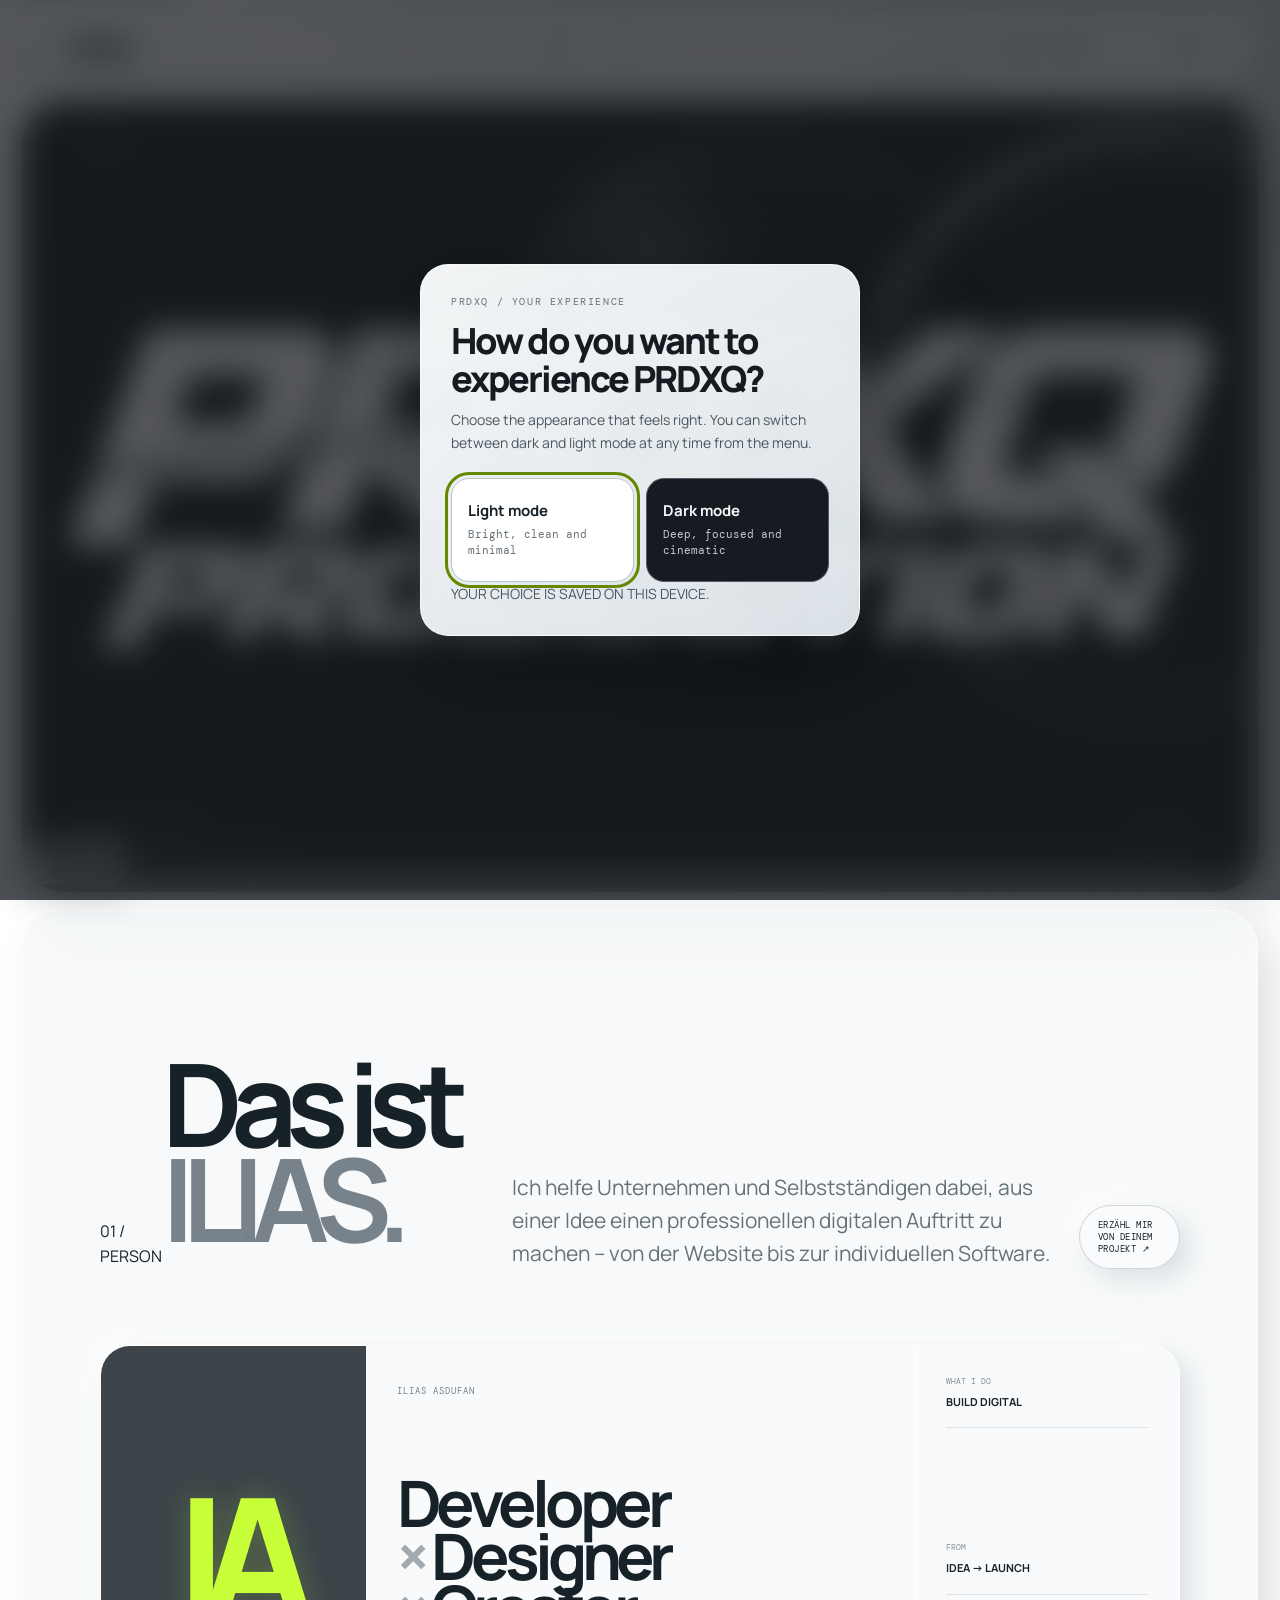
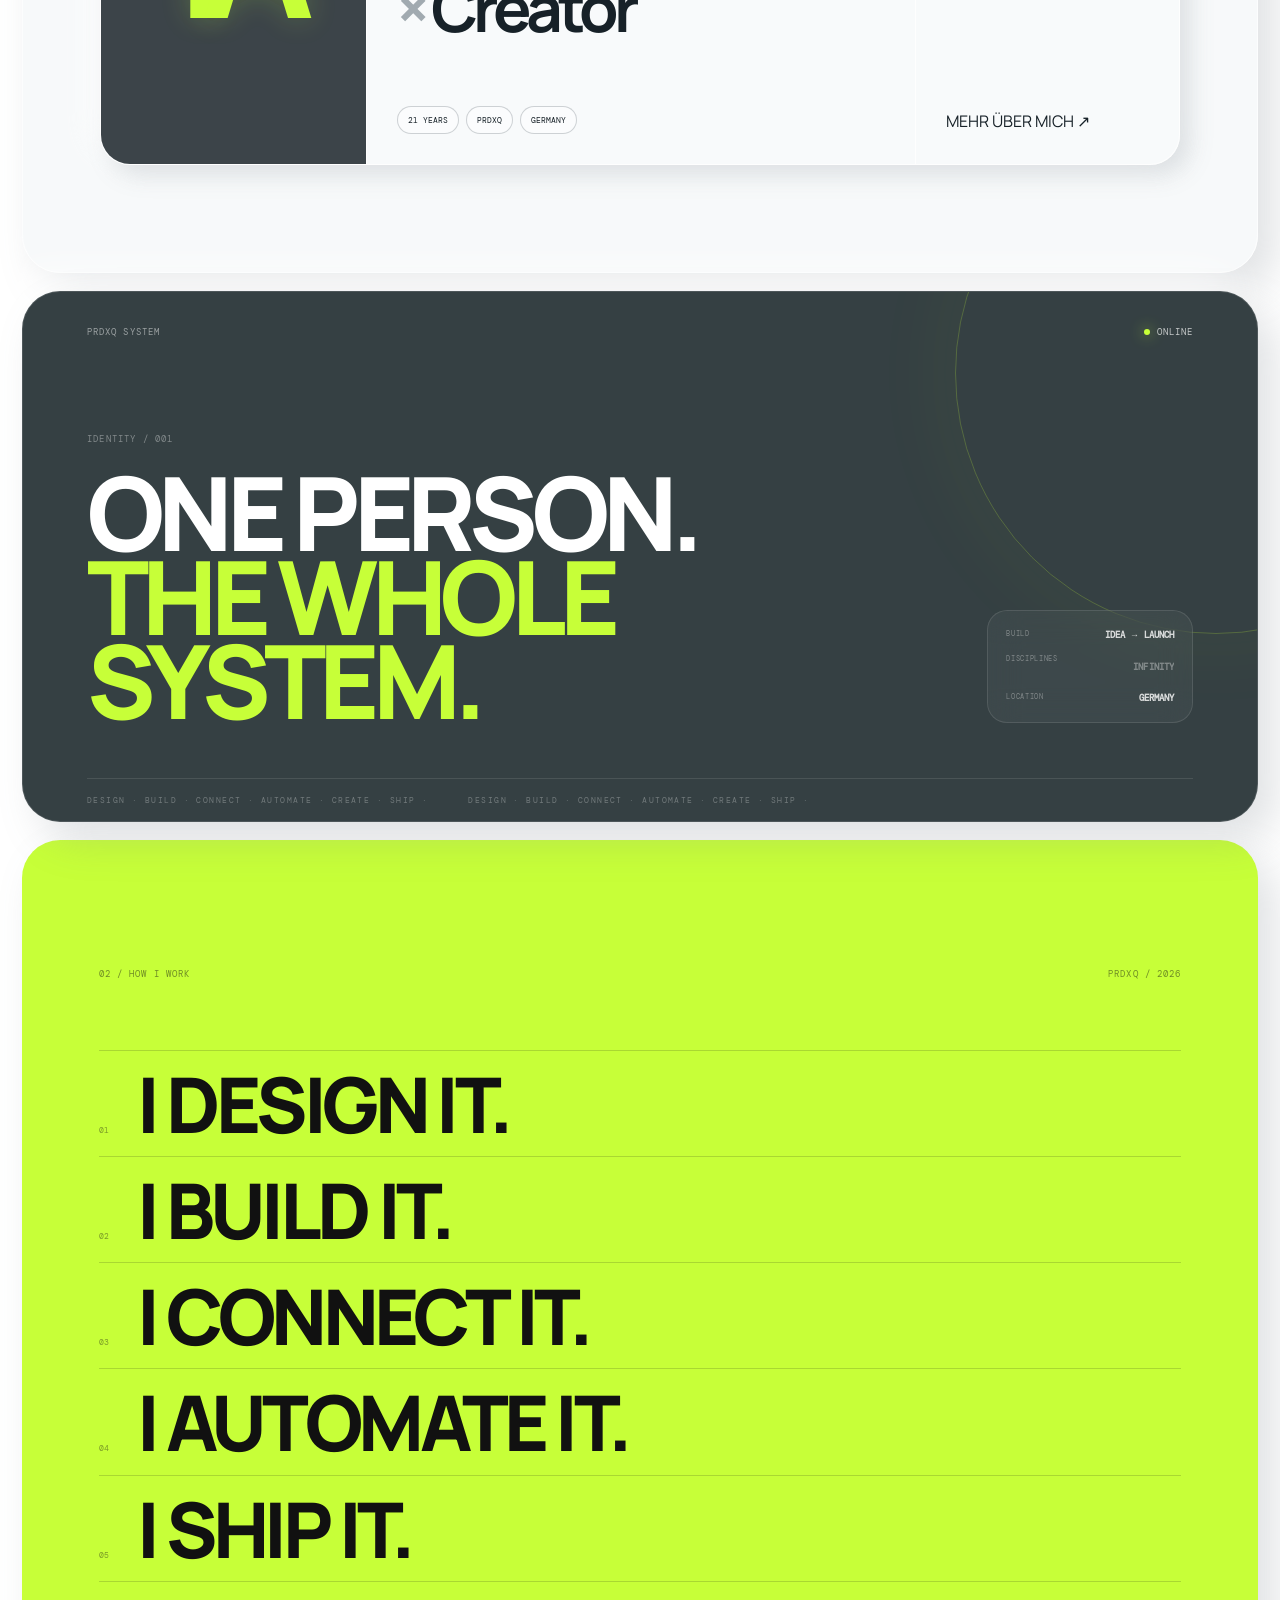
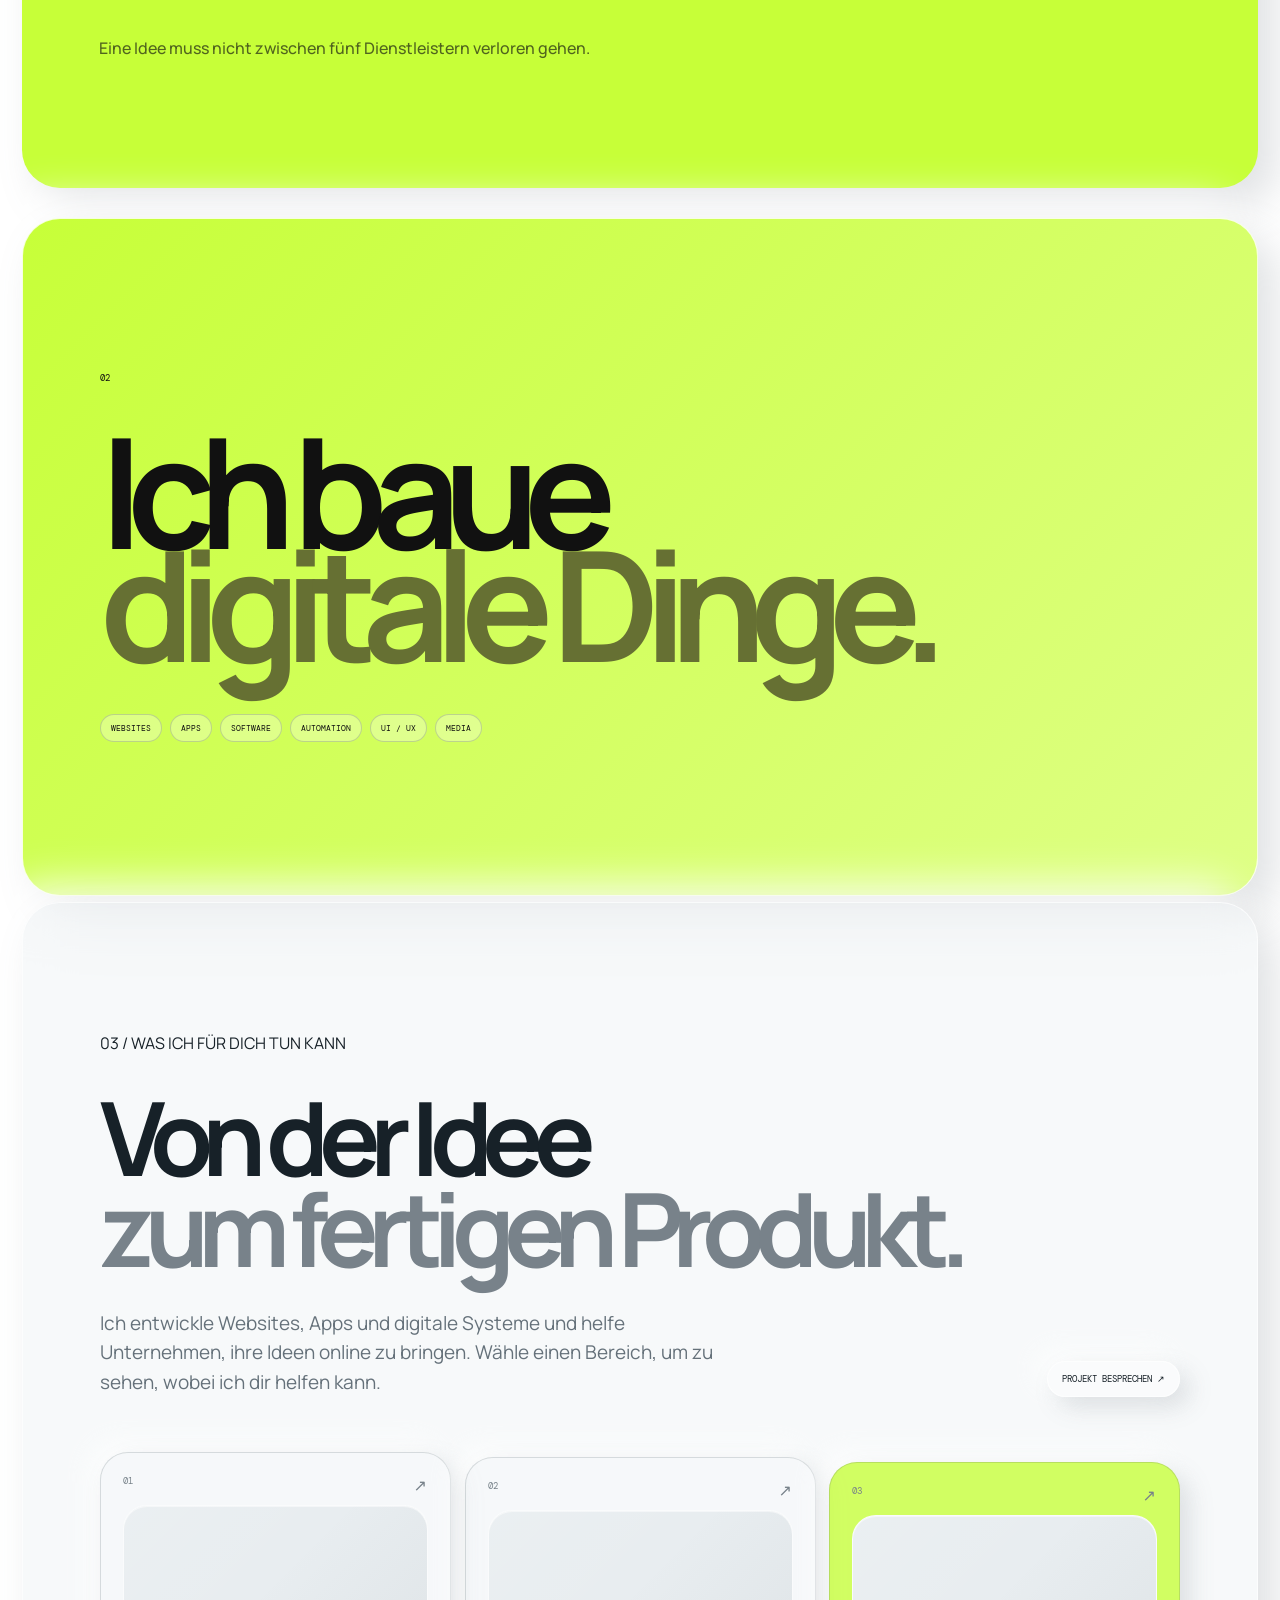
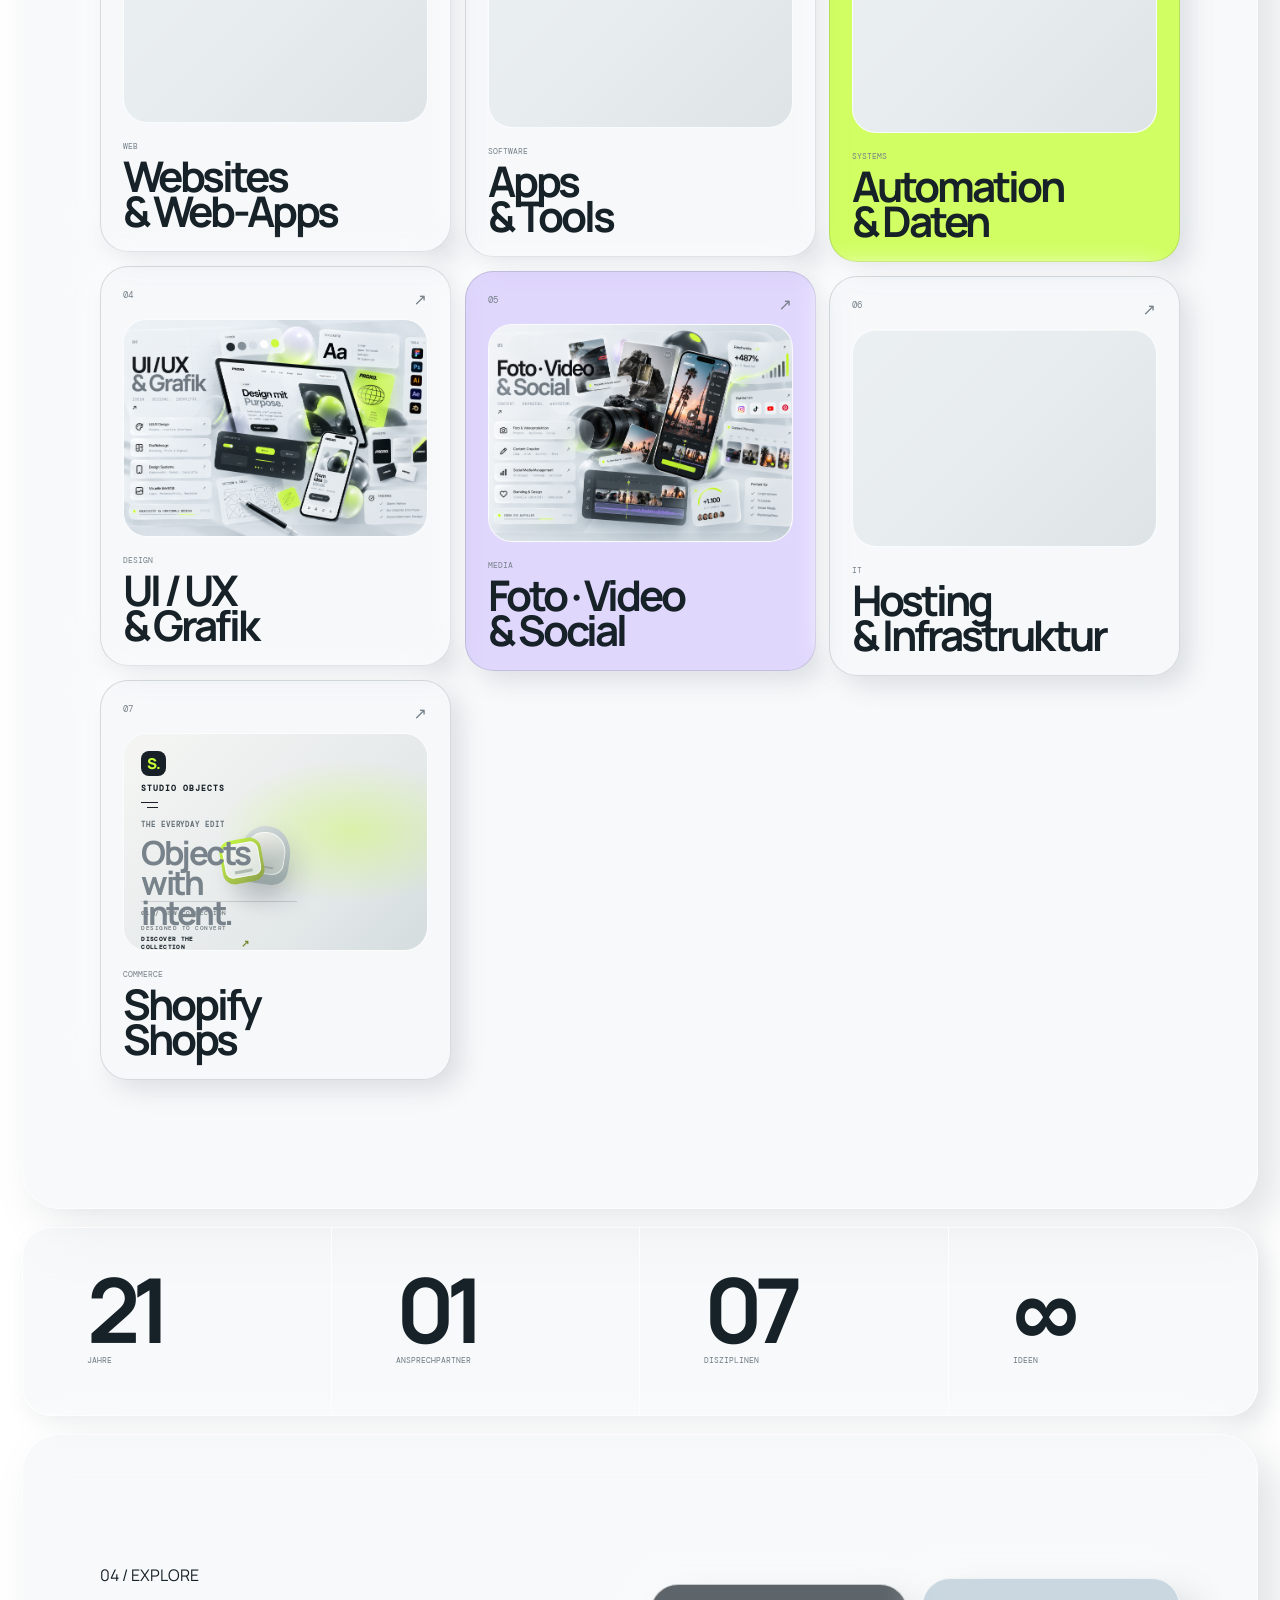
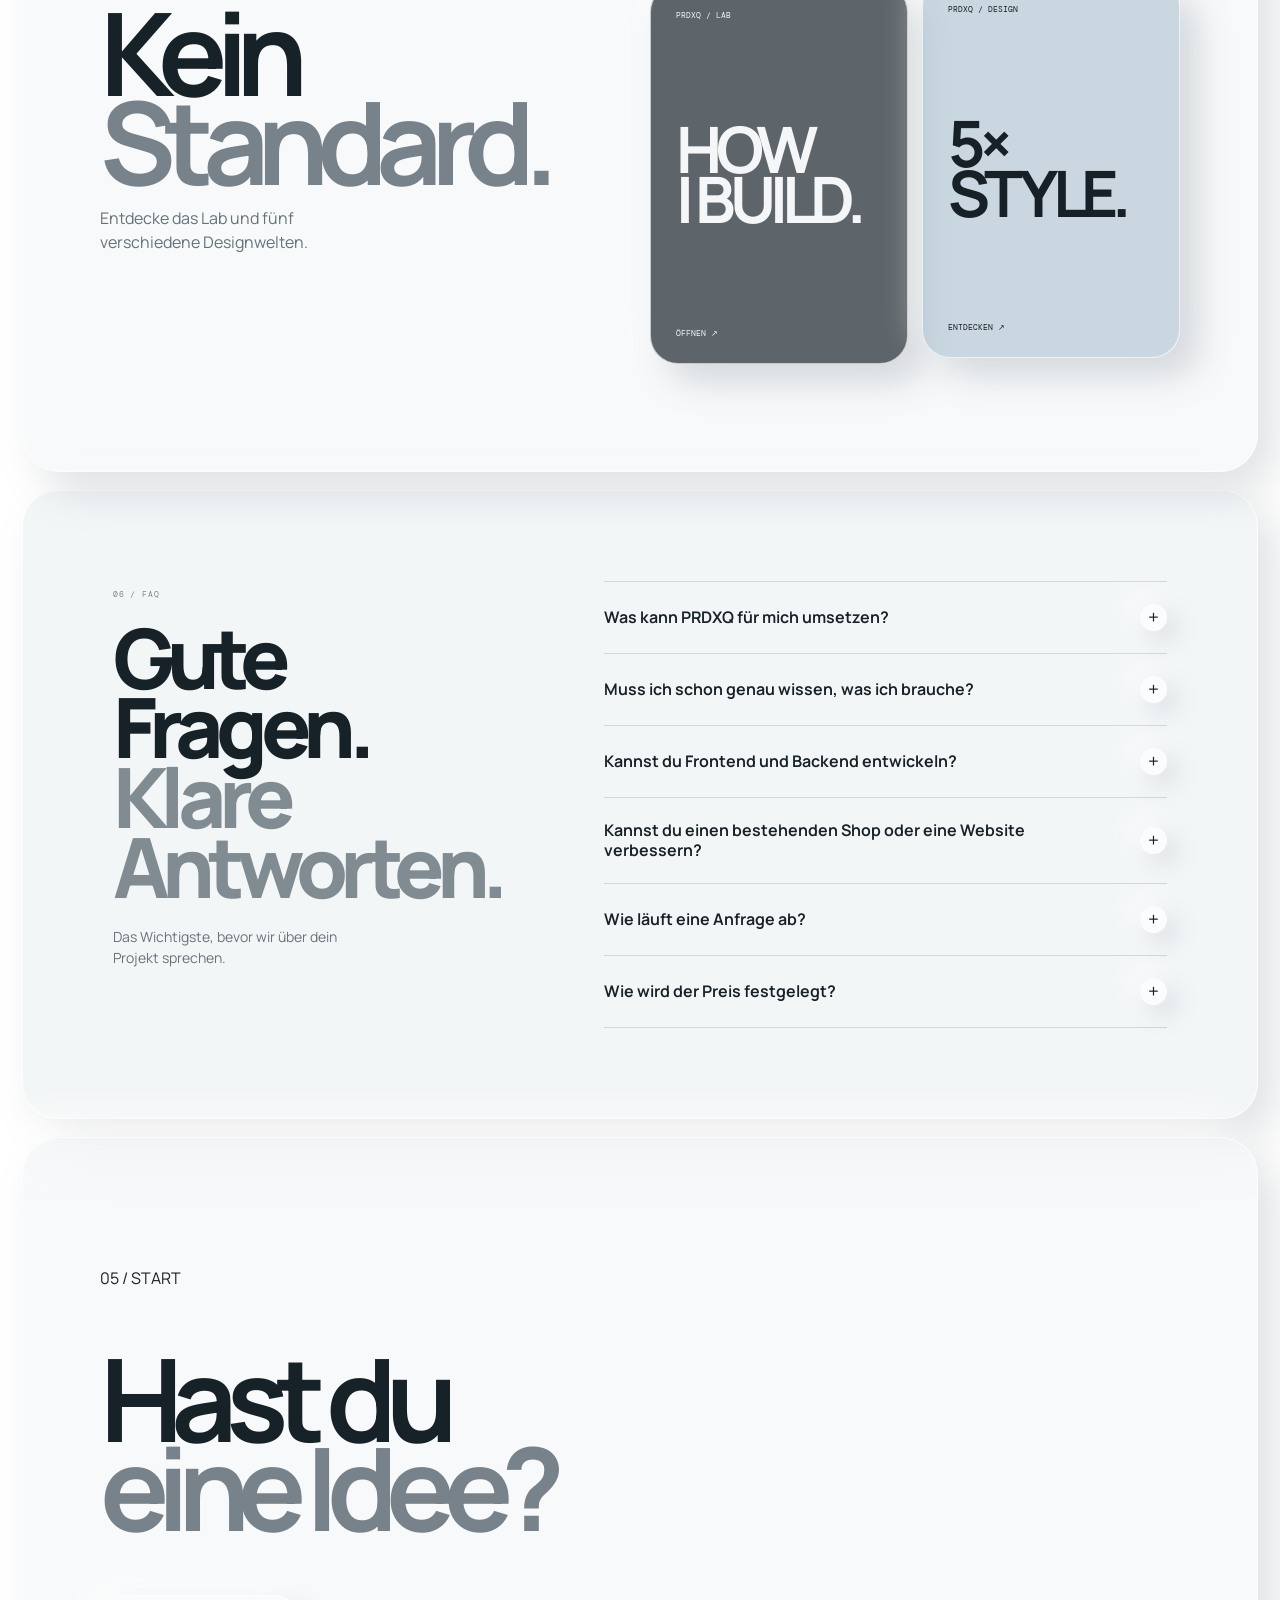
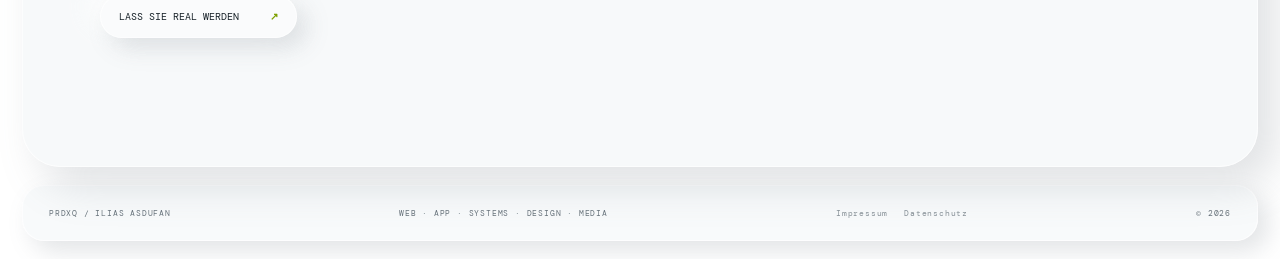
==== commit f3c6f2cb: "Refresh shared theme assets" ====
--- a/index.html
+++ b/index.html
@@ -13,7 +13,7 @@
 .cap-grid .cap-card .cap-image-visual:after{content:"";position:absolute;inset:0;pointer-events:none;border-radius:inherit;background:linear-gradient(135deg,rgba(255,255,255,.12),transparent 42%,rgba(31,43,48,.05))}
 @media(max-width:700px){.cap-grid .cap-card .cap-image-visual{aspect-ratio:1.5;border-radius:18px}.cap-grid .cap-card .cap-image-visual img{object-position:center}}
 @media(prefers-reduced-motion:reduce){.cap-grid .cap-card .cap-image-visual img{transition:none}}
-</style><link rel="stylesheet" href="theme.css?v=20261101-1"></head><body>
+</style><link rel="stylesheet" href="theme.css?v=20261114-2"></head><body>
 <header class="nav"><a class="brand" href="index.html" aria-label="PRDXQ Home"><span class="brand-word">PRDXQ<sup>®</sup></span></a><nav><a class="active" href="index.html">Home</a><a href="work.html">Work</a><a href="lab.html">Lab</a><a href="design.html">Design</a><a href="about.html">About</a></nav><div class="nav-right"><a class="nav-cta" href="contact.html">Projekt starten <b>↗</b></a><button class="menu-toggle" aria-label="Menü öffnen" aria-expanded="false"><i></i><i></i></button></div></header><div class="mobile-menu"><a href="index.html">Home <b>01</b></a><a href="work.html">Work <b>02</b></a><a href="lab.html">Lab <b>03</b></a><a href="design.html">Design <b>04</b></a><a href="about.html">About <b>05</b></a><a href="contact.html">Kontakt <b>06</b></a></div>
 <main>
 <section class="hero-poster"><canvas class="hero-3d-canvas" aria-hidden="true"></canvas><div class="hero-noise"></div><div class="hero-top"><span>PRDXQ®</span><span>ILIAS ASDUFAN / 21</span></div><div class="hero-word"><img src="PRDXQ-Production-clean.png" alt="PRDXQ Production"></div><div class="hero-bottom"><div><span class="acid-dot"></span><b>DIGITAL CREATOR</b><small>WEB · APP · SYSTEMS · DESIGN</small></div><a href="#who">SCROLL <b>↓</b></a></div></section>
@@ -76,4 +76,4 @@
 </section>
 
 <section class="final-poster"><span>05 / START</span><h2>Hast du<br><em>eine Idee?</em></h2><a href="contact.html">LASS SIE REAL WERDEN <b>↗</b></a></section>
-</main><footer><span>PRDXQ / ILIAS ASDUFAN</span><span>WEB · APP · SYSTEMS · DESIGN · MEDIA</span><span class="legal-links"><a href="impressum.html">Impressum</a><a href="datenschutz.html">Datenschutz</a></span><span>© 2026</span></footer><script src="script.js?v=20261101-1"></script><script src="admin-link.js?v=20261021-3"></script><script src="theme-switch.js?v=20261101-1"></script></body></html>+</main><footer><span>PRDXQ / ILIAS ASDUFAN</span><span>WEB · APP · SYSTEMS · DESIGN · MEDIA</span><span class="legal-links"><a href="impressum.html">Impressum</a><a href="datenschutz.html">Datenschutz</a></span><span>© 2026</span></footer><script src="script.js?v=20261101-1"></script><script src="admin-link.js?v=20261021-3"></script><script src="theme-switch.js?v=20261114-2"></script></body></html>
--- a/theme.css
+++ b/theme.css
@@ -260,3 +260,56 @@
 }
 @media(max-width:420px){.nav{width:calc(100% - 16px);margin-inline:8px;padding-inline:10px}.brand{font-size:19px}.nav-right{gap:4px}.prdxq-reward-tab-in-nav{max-width:122px;padding-inline:7px;gap:5px;font-size:7px}.cap-grid{grid-template-columns:1fr}.experience-cards{grid-template-columns:1fr}}
 @media(prefers-reduced-motion:reduce){html{scroll-behavior:auto}*,*::before,*::after{animation-duration:.001ms!important;animation-iteration-count:1!important;transition-duration:.001ms!important;scroll-behavior:auto!important}.hero-poster .hero-3d-canvas{display:none!important}}
+
+
+/* Contrast pass: mobile navigation and its controls must remain legible in dark mode. */
+html[data-theme="dark"] .nav .brand,
+html[data-theme="dark"] .nav .brand-word,
+html[data-theme="dark"] .nav .brand sup { color:#f4f6f8!important; opacity:1!important; }
+html[data-theme="dark"] .nav .menu-toggle {
+  background:rgba(255,255,255,.10)!important;
+  border:1px solid rgba(255,255,255,.34)!important;
+  box-shadow:0 5px 18px rgba(0,0,0,.35),inset 0 1px 0 rgba(255,255,255,.12)!important;
+}
+html[data-theme="dark"] .nav .menu-toggle i {
+  display:block;background:#f5f7fa!important;opacity:1!important;
+}
+html[data-theme="dark"] .mobile-menu {
+  background:rgba(19,22,28,.98)!important;
+  border-color:rgba(255,255,255,.24)!important;
+  color:#f4f6f8!important;
+  box-shadow:0 22px 48px rgba(0,0,0,.55)!important;
+  -webkit-backdrop-filter:blur(28px) saturate(145%);
+  backdrop-filter:blur(28px) saturate(145%);
+}
+html[data-theme="dark"] .mobile-menu a,
+html[data-theme="dark"] .mobile-menu a b {color:#f4f6f8!important;opacity:1!important}
+html[data-theme="dark"] .mobile-menu a {border-color:rgba(255,255,255,.17)!important}
+html[data-theme="dark"] .mobile-menu a:hover {background:rgba(255,255,255,.09)!important}
+html[data-theme="dark"] .mobile-menu .mobile-menu-theme {
+  background:#292e37!important;border-color:#77818e!important;color:#fff!important;
+}
+
+/* First-visit appearance chooser */
+.prdxq-theme-onboarding[hidden]{display:none!important}
+.prdxq-theme-onboarding{position:fixed;inset:0;z-index:10050;display:grid;place-items:center;padding:22px;background:rgba(5,8,12,.68);-webkit-backdrop-filter:blur(16px);backdrop-filter:blur(16px)}
+.prdxq-theme-dialog{width:min(100%,440px);padding:30px;border:1px solid rgba(255,255,255,.72);border-radius:28px;background:linear-gradient(145deg,rgba(250,252,253,.97),rgba(225,232,237,.96));color:#172027;box-shadow:0 28px 90px rgba(0,0,0,.35)}
+.prdxq-theme-dialog .eyebrow{margin:0 0 14px;color:#66717b;font:10px 'DM Mono',monospace;letter-spacing:.16em;text-transform:uppercase}
+.prdxq-theme-dialog h2{margin:0 0 10px;color:#151b20;font:800 clamp(27px,7vw,36px)/1.05 Manrope,sans-serif;letter-spacing:-.055em}
+.prdxq-theme-dialog>p:not(.eyebrow){margin:0;color:#4b5660;font:14px/1.65 Manrope,sans-serif}
+.prdxq-theme-options{display:grid;grid-template-columns:1fr 1fr;gap:12px;margin-top:24px}
+.prdxq-theme-choice{min-height:104px;padding:16px;text-align:left;border:1px solid #b9c2c9;border-radius:18px;background:#fff;color:#172027;cursor:pointer;transition:transform .2s,border-color .2s,background .2s}
+.prdxq-theme-choice:hover{transform:translateY(-2px);border-color:#6d7b86;background:#f4f7f8}
+.prdxq-theme-choice strong{display:block;margin-bottom:6px;font:700 15px Manrope,sans-serif}
+.prdxq-theme-choice span{display:block;color:#65717b;font:11px/1.45 'DM Mono',monospace}
+.prdxq-theme-choice[data-mode="dark"]{background:#171a20;border-color:#515b68;color:#f5f7fa}
+.prdxq-theme-choice[data-mode="dark"] span{color:#c1cad4}
+.prdxq-theme-dialog .prdxq-theme-note{margin-top:18px;color:#66717b;font:11px/1.5 'DM Mono',monospace}
+html[data-theme="dark"] .prdxq-theme-dialog{background:linear-gradient(145deg,#252a33,#171a20);border-color:rgba(255,255,255,.24);color:#f4f6f8}
+html[data-theme="dark"] .prdxq-theme-dialog h2{color:#f4f6f8}
+html[data-theme="dark"] .prdxq-theme-dialog .eyebrow,
+html[data-theme="dark"] .prdxq-theme-dialog>p:not(.eyebrow),
+html[data-theme="dark"] .prdxq-theme-dialog .prdxq-theme-note{color:#c4ccd5}
+html[data-theme="dark"] .prdxq-theme-choice[data-mode="light"]{background:#f6f8fa;color:#172027;border-color:#c4ccd5}
+@media(max-width:480px){.prdxq-theme-dialog{padding:24px;border-radius:24px}.prdxq-theme-options{gap:9px}.prdxq-theme-choice{padding:13px;min-height:96px}}
+@media(prefers-reduced-motion:reduce){.prdxq-theme-choice{transition:none}}
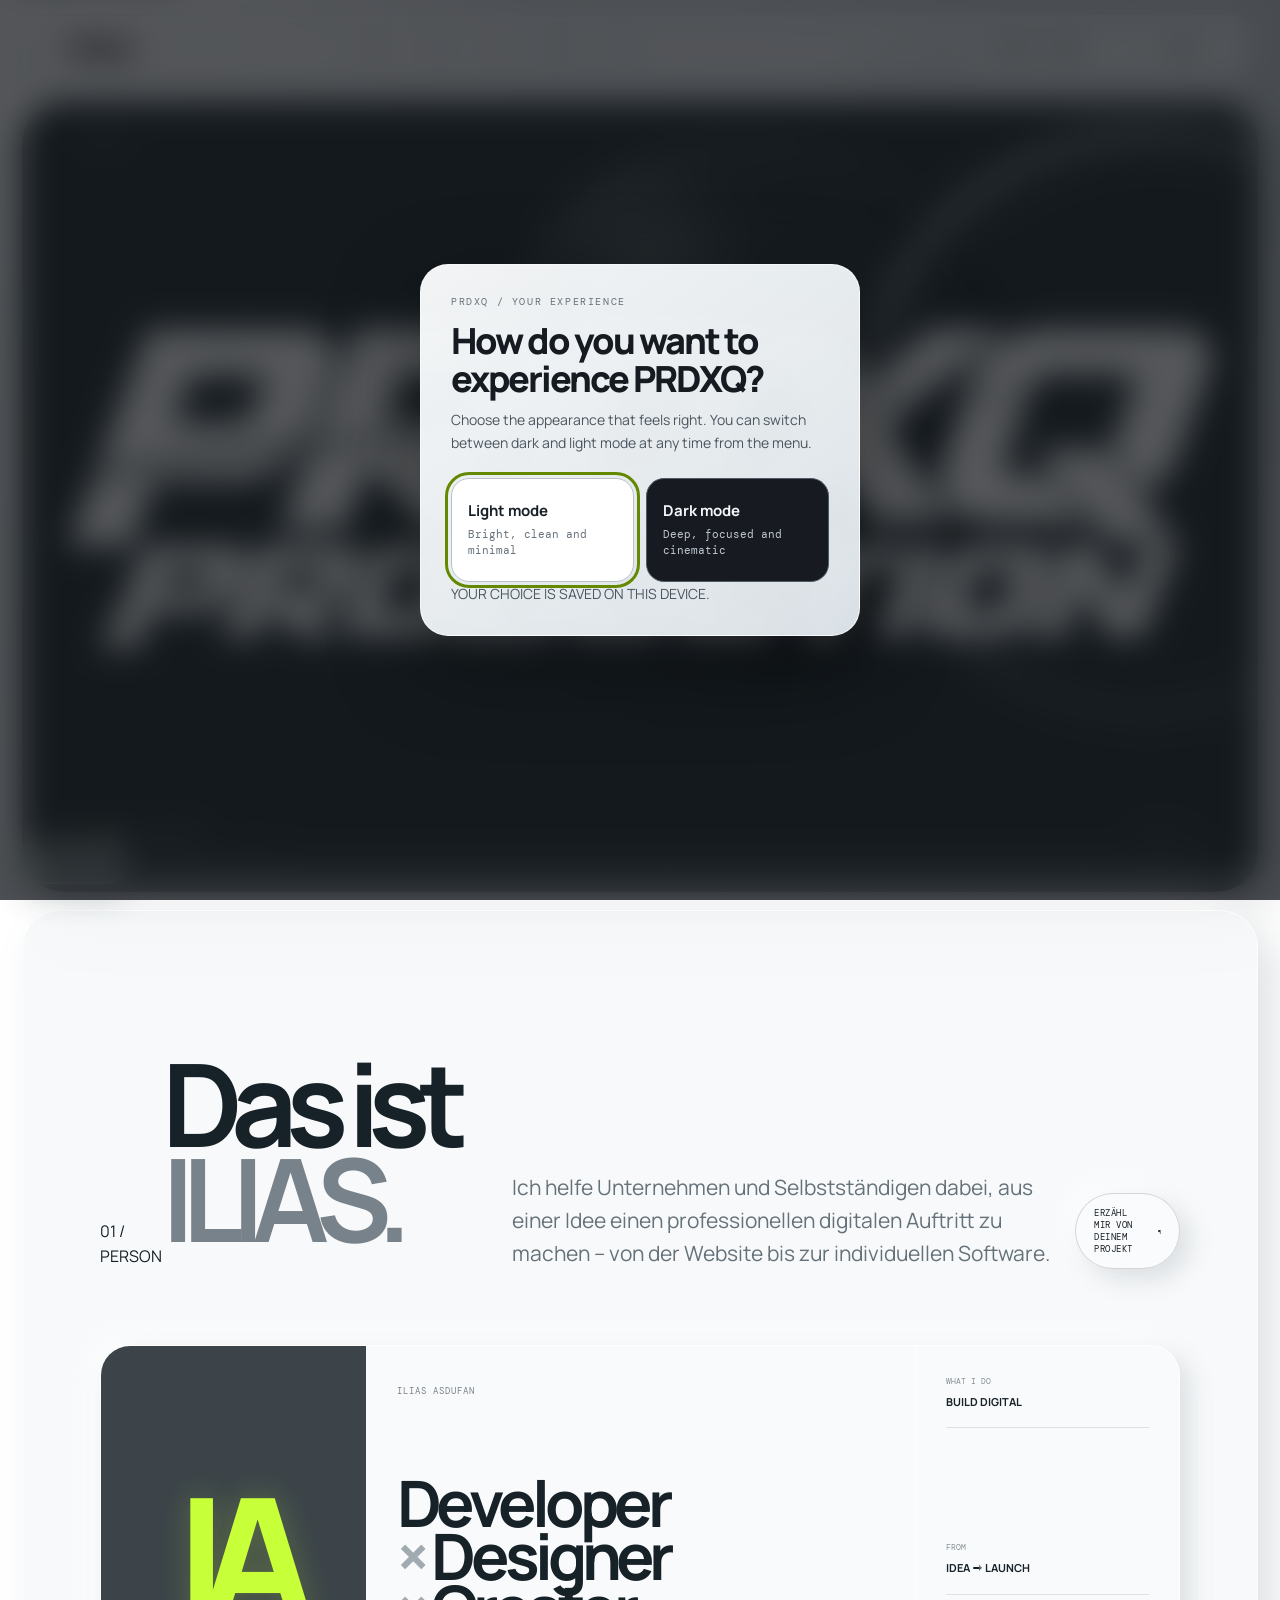
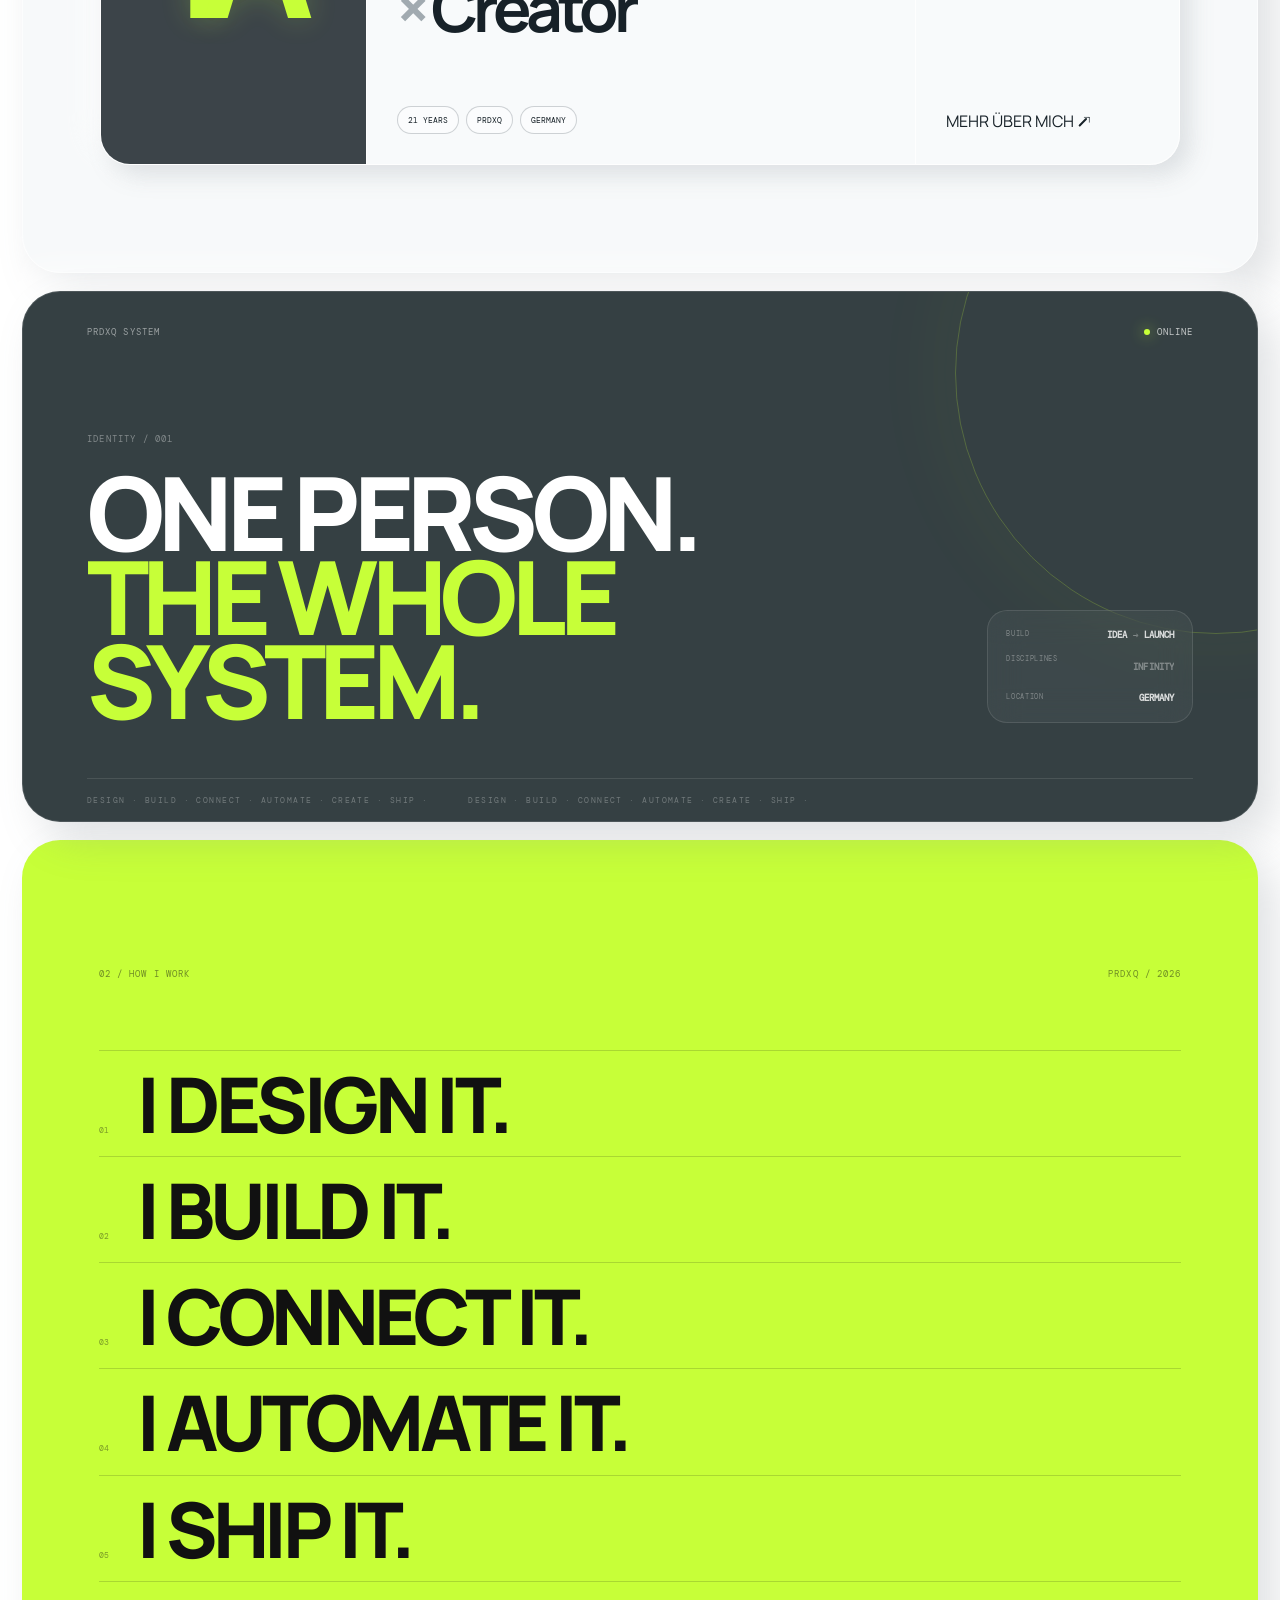
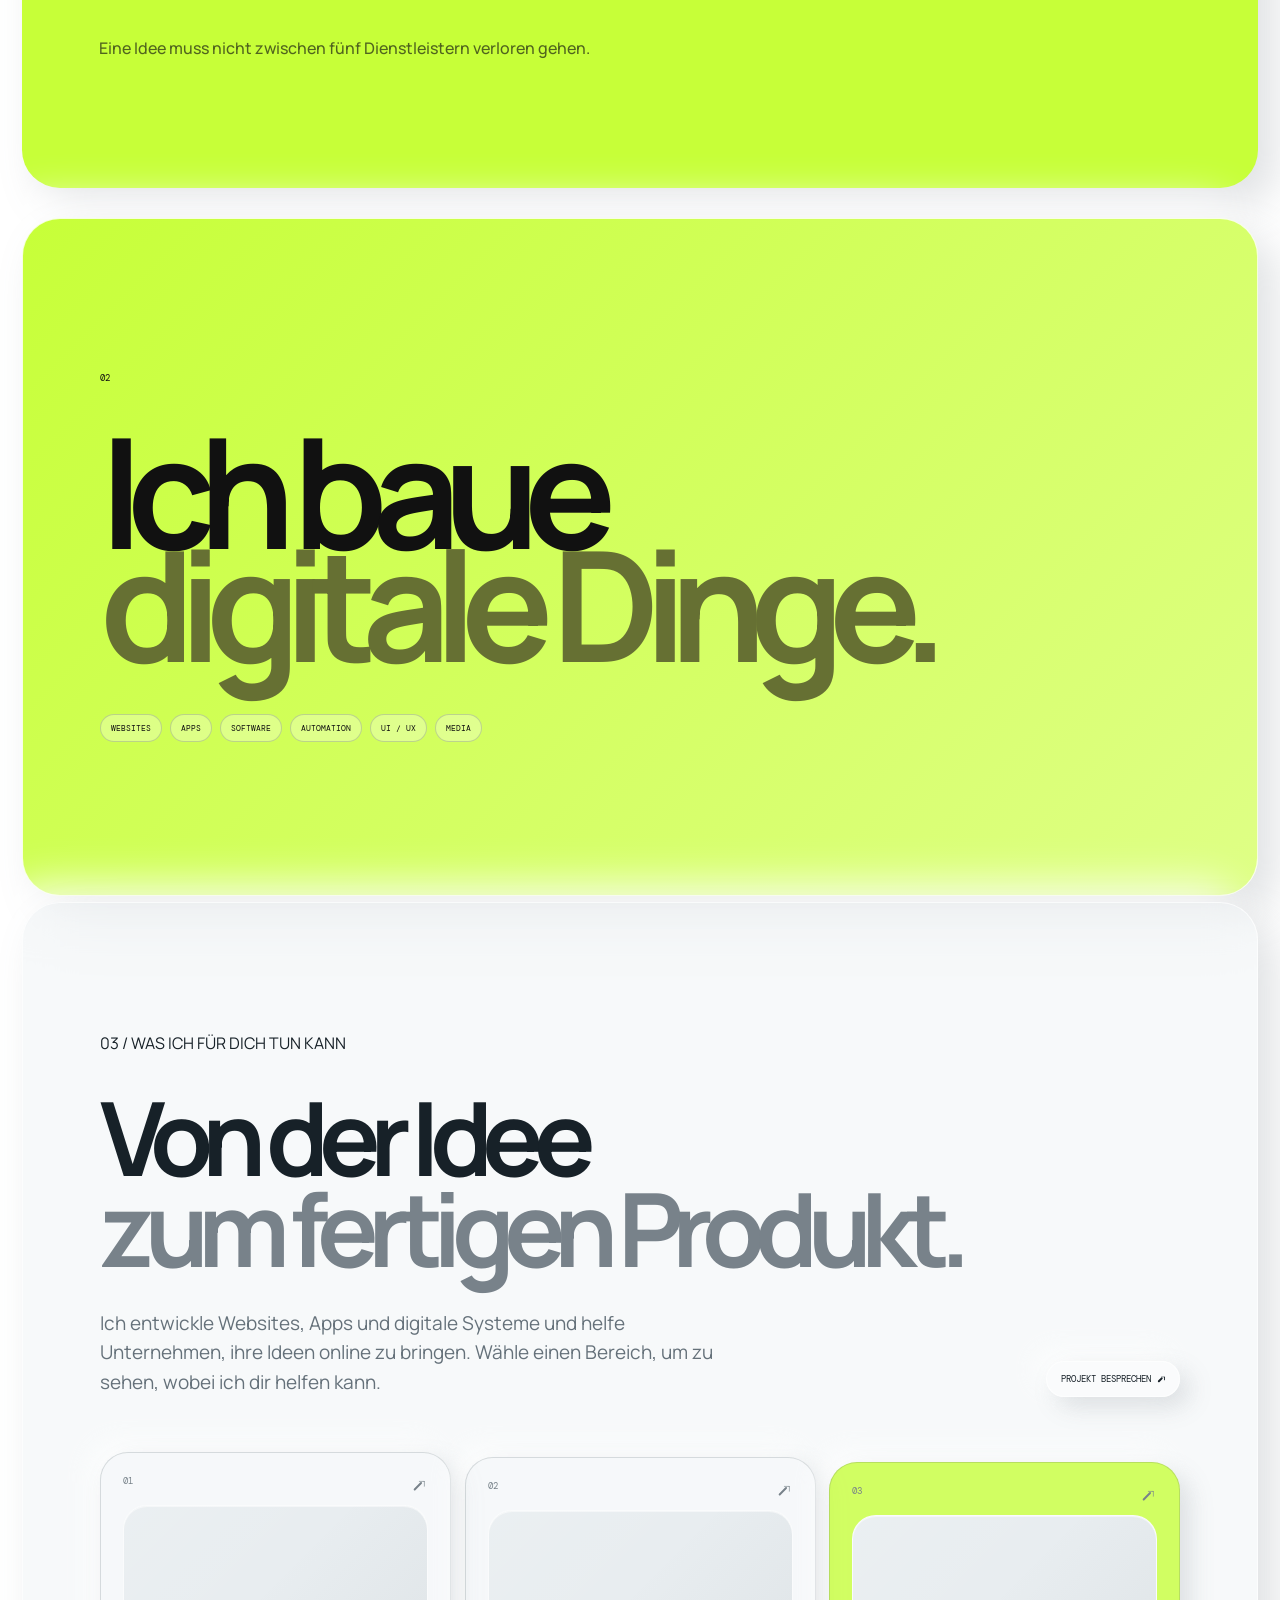
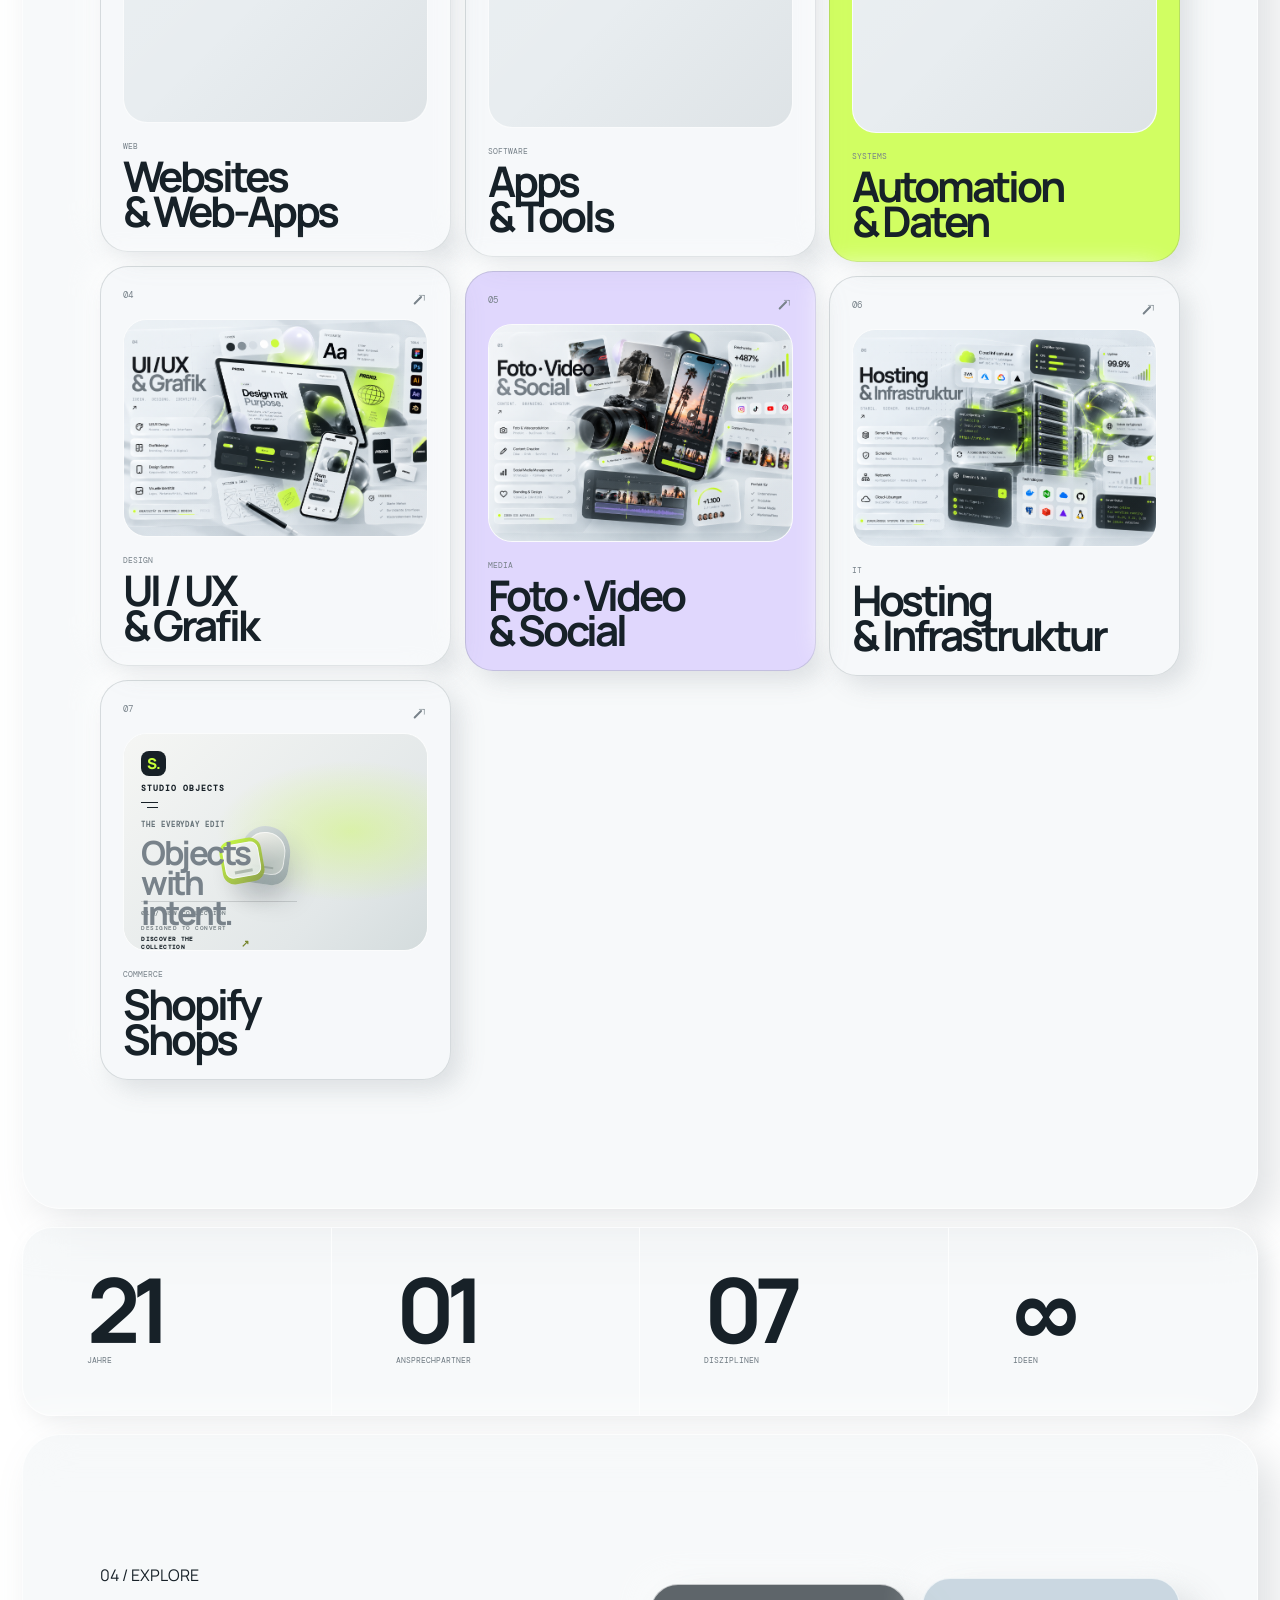
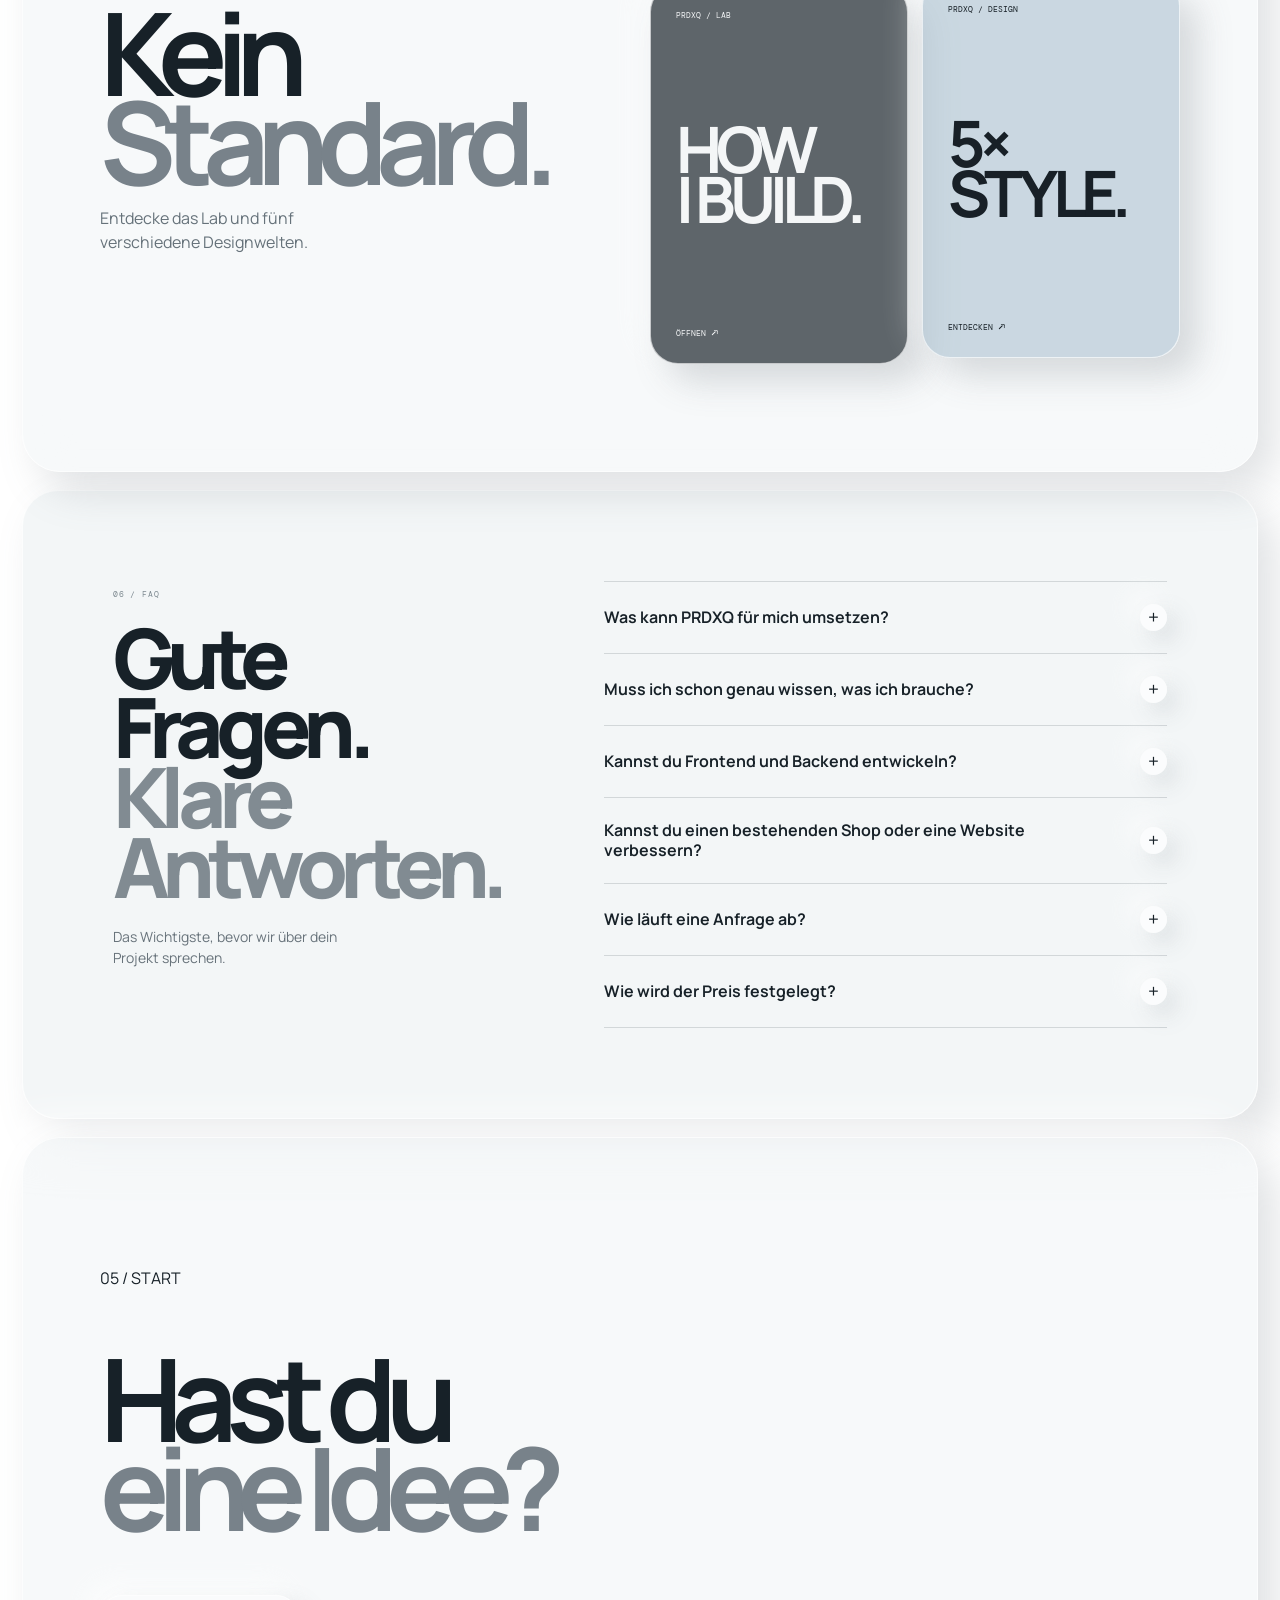
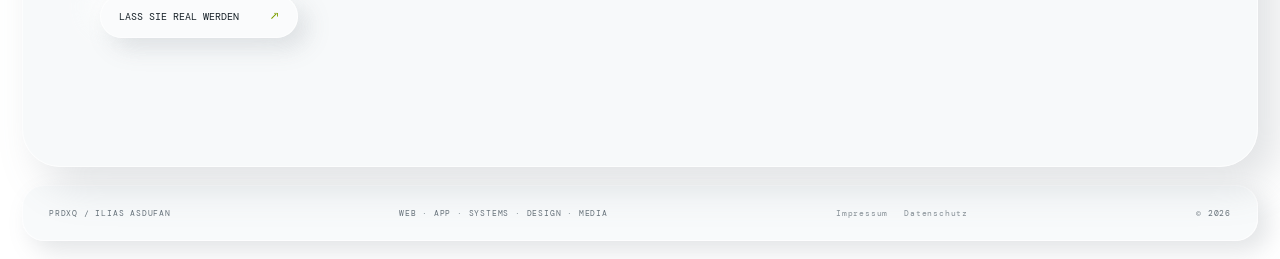
==== commit acdc1078: "Apply custom PRDXQ arrow system" ====
--- a/index.html
+++ b/index.html
@@ -13,7 +13,7 @@
 .cap-grid .cap-card .cap-image-visual:after{content:"";position:absolute;inset:0;pointer-events:none;border-radius:inherit;background:linear-gradient(135deg,rgba(255,255,255,.12),transparent 42%,rgba(31,43,48,.05))}
 @media(max-width:700px){.cap-grid .cap-card .cap-image-visual{aspect-ratio:1.5;border-radius:18px}.cap-grid .cap-card .cap-image-visual img{object-position:center}}
 @media(prefers-reduced-motion:reduce){.cap-grid .cap-card .cap-image-visual img{transition:none}}
-</style><link rel="stylesheet" href="theme.css?v=20261114-2"></head><body>
+</style><link rel="stylesheet" href="theme.css?v=20261114-2"><link rel="stylesheet" href="prdxq-arrows.css?v=20261114-1"></head><body>
 <header class="nav"><a class="brand" href="index.html" aria-label="PRDXQ Home"><span class="brand-word">PRDXQ<sup>®</sup></span></a><nav><a class="active" href="index.html">Home</a><a href="work.html">Work</a><a href="lab.html">Lab</a><a href="design.html">Design</a><a href="about.html">About</a></nav><div class="nav-right"><a class="nav-cta" href="contact.html">Projekt starten <b>↗</b></a><button class="menu-toggle" aria-label="Menü öffnen" aria-expanded="false"><i></i><i></i></button></div></header><div class="mobile-menu"><a href="index.html">Home <b>01</b></a><a href="work.html">Work <b>02</b></a><a href="lab.html">Lab <b>03</b></a><a href="design.html">Design <b>04</b></a><a href="about.html">About <b>05</b></a><a href="contact.html">Kontakt <b>06</b></a></div>
 <main>
 <section class="hero-poster"><canvas class="hero-3d-canvas" aria-hidden="true"></canvas><div class="hero-noise"></div><div class="hero-top"><span>PRDXQ®</span><span>ILIAS ASDUFAN / 21</span></div><div class="hero-word"><img src="PRDXQ-Production-clean.png" alt="PRDXQ Production"></div><div class="hero-bottom"><div><span class="acid-dot"></span><b>DIGITAL CREATOR</b><small>WEB · APP · SYSTEMS · DESIGN</small></div><a href="#who">SCROLL <b>↓</b></a></div></section>
@@ -76,4 +76,4 @@
 </section>
 
 <section class="final-poster"><span>05 / START</span><h2>Hast du<br><em>eine Idee?</em></h2><a href="contact.html">LASS SIE REAL WERDEN <b>↗</b></a></section>
-</main><footer><span>PRDXQ / ILIAS ASDUFAN</span><span>WEB · APP · SYSTEMS · DESIGN · MEDIA</span><span class="legal-links"><a href="impressum.html">Impressum</a><a href="datenschutz.html">Datenschutz</a></span><span>© 2026</span></footer><script src="script.js?v=20261101-1"></script><script src="admin-link.js?v=20261021-3"></script><script src="theme-switch.js?v=20261114-2"></script></body></html>+</main><footer><span>PRDXQ / ILIAS ASDUFAN</span><span>WEB · APP · SYSTEMS · DESIGN · MEDIA</span><span class="legal-links"><a href="impressum.html">Impressum</a><a href="datenschutz.html">Datenschutz</a></span><span>© 2026</span></footer><script src="script.js?v=20261101-1"></script><script src="admin-link.js?v=20261021-3"></script><script src="theme-switch.js?v=20261114-2"></script><script src="prdxq-arrows.js?v=20261114-1" defer></script></body></html>
--- a/prdxq-arrows.css
+++ b/prdxq-arrows.css
@@ -0,0 +1,70 @@
+/* PRDXQ / bespoke directional glyph system
+   Drawn from two precise strokes: no icon-font or stock component dependency. */
+.prdxq-arrow-glyph{
+  --prdxq-arrow-angle:0deg;
+  position:relative;
+  display:inline-block;
+  width:.9em;
+  height:.9em;
+  margin-inline:.035em;
+  vertical-align:-.075em;
+  color:inherit;
+  font-size:1em;
+  line-height:1;
+  transform:rotate(var(--prdxq-arrow-angle));
+  transform-origin:50% 50%;
+  transition:transform .28s cubic-bezier(.2,.75,.25,1),filter .28s ease;
+  pointer-events:none;
+}
+.prdxq-arrow-glyph::before,
+.prdxq-arrow-glyph::after{
+  content:"";
+  position:absolute;
+  display:block;
+  background:currentColor;
+}
+.prdxq-arrow-glyph::before{
+  width:72%;
+  height:1.5px;
+  left:3%;
+  top:calc(50% - .75px);
+  border-radius:2px;
+}
+.prdxq-arrow-glyph::after{
+  width:35%;
+  height:35%;
+  right:7%;
+  top:calc(50% - 17.5%);
+  background:transparent;
+  border-top:1.5px solid currentColor;
+  border-right:1.5px solid currentColor;
+  border-radius:0 1px 0 0;
+  transform:rotate(45deg);
+  transform-origin:center;
+}
+.prdxq-arrow-glyph[data-arrow="ne"]{--prdxq-arrow-angle:-45deg}
+.prdxq-arrow-glyph[data-arrow="se"]{--prdxq-arrow-angle:45deg}
+.prdxq-arrow-glyph[data-arrow="nw"]{--prdxq-arrow-angle:-135deg}
+.prdxq-arrow-glyph[data-arrow="sw"]{--prdxq-arrow-angle:135deg}
+.prdxq-arrow-glyph[data-arrow="west"]{--prdxq-arrow-angle:180deg}
+.prdxq-arrow-glyph[data-arrow="north"]{--prdxq-arrow-angle:-90deg}
+.prdxq-arrow-glyph[data-arrow="south"]{--prdxq-arrow-angle:90deg}
+a:hover .prdxq-arrow-glyph,
+button:hover .prdxq-arrow-glyph,
+a:focus-visible .prdxq-arrow-glyph,
+button:focus-visible .prdxq-arrow-glyph{
+  transform:translate(2px,-1px) rotate(var(--prdxq-arrow-angle));
+  filter:drop-shadow(0 0 5px currentColor);
+}
+a:active .prdxq-arrow-glyph,
+button:active .prdxq-arrow-glyph{transform:translate(3px,-1px) rotate(var(--prdxq-arrow-angle)) scale(.92)}
+#workShowcasePrev:hover .prdxq-arrow-glyph,
+#workShowcasePrev:focus-visible .prdxq-arrow-glyph{transform:translateX(-2px) rotate(var(--prdxq-arrow-angle))}
+#workShowcaseNext:hover .prdxq-arrow-glyph,
+#workShowcaseNext:focus-visible .prdxq-arrow-glyph{transform:translateX(2px) rotate(var(--prdxq-arrow-angle))}
+@media(hover:none){
+  a:hover .prdxq-arrow-glyph,button:hover .prdxq-arrow-glyph{filter:none}
+}
+@media(prefers-reduced-motion:reduce){
+  .prdxq-arrow-glyph{transition:none!important}
+}
